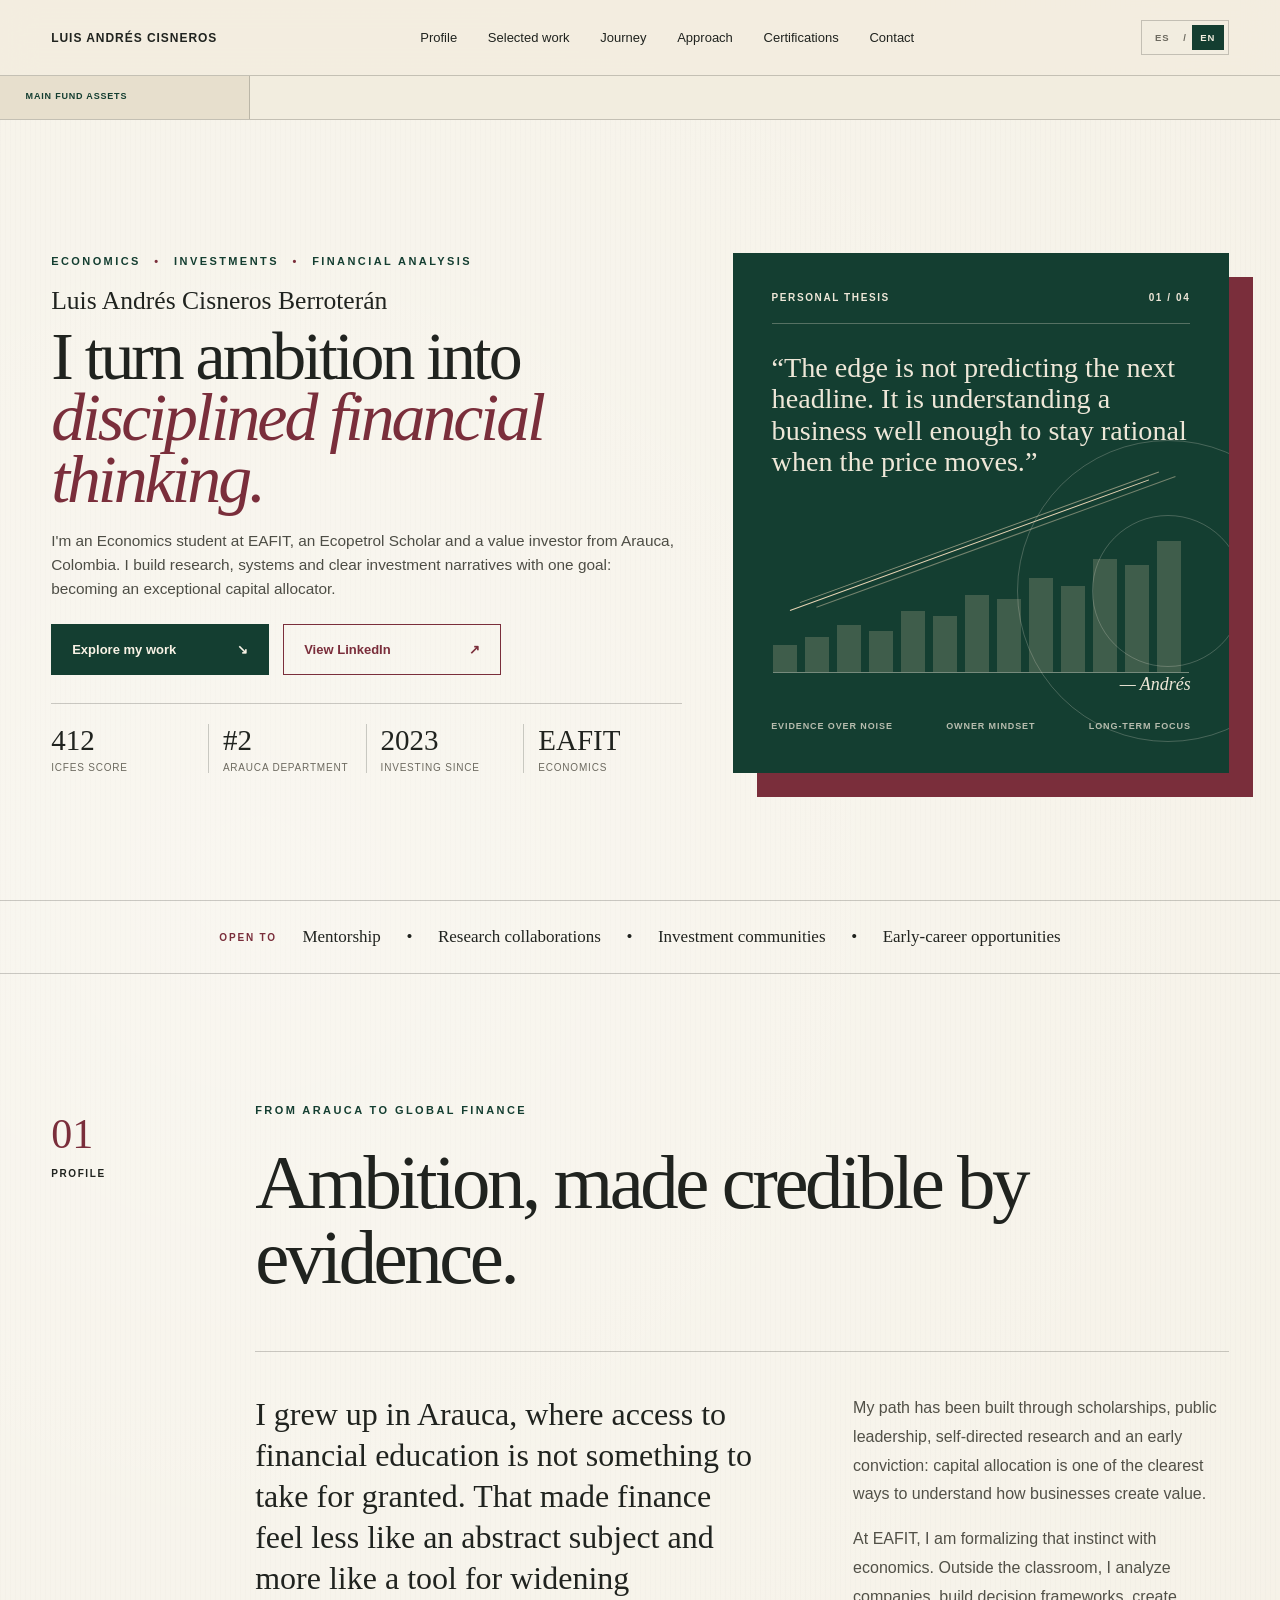
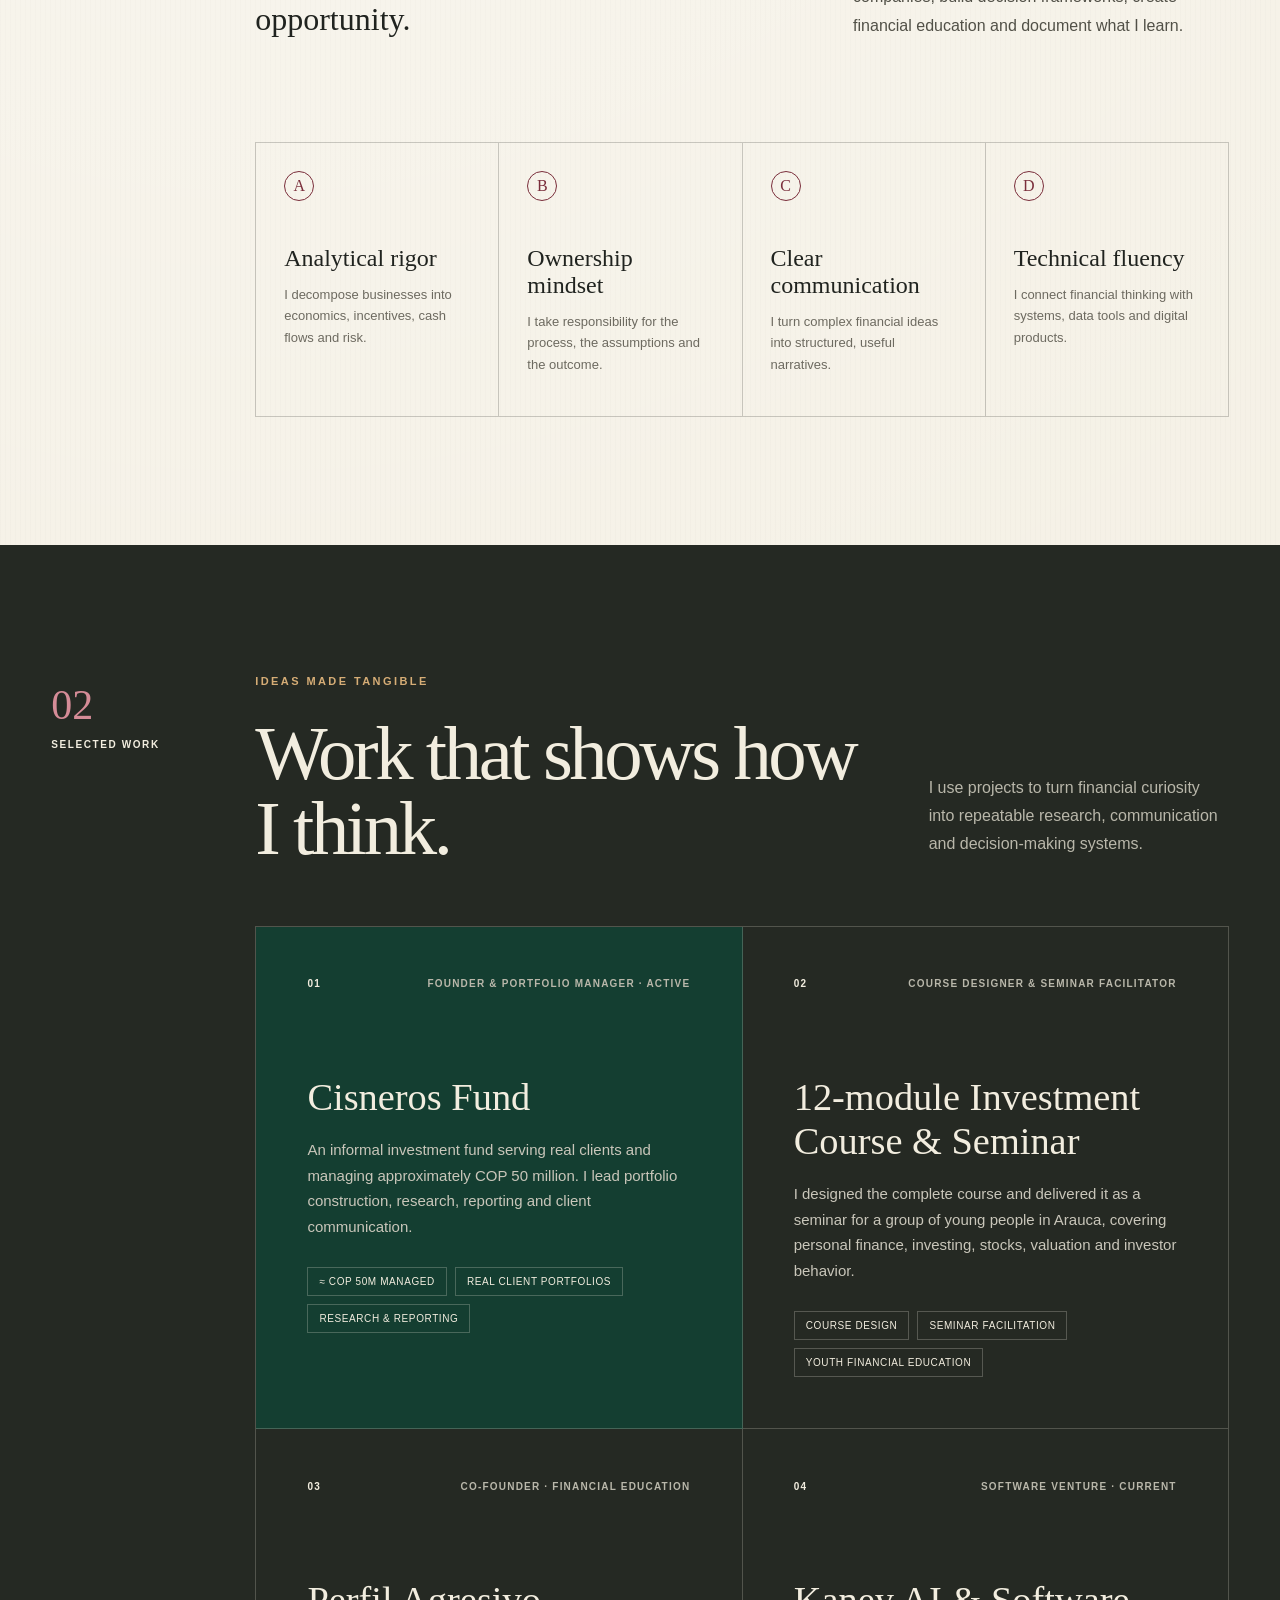
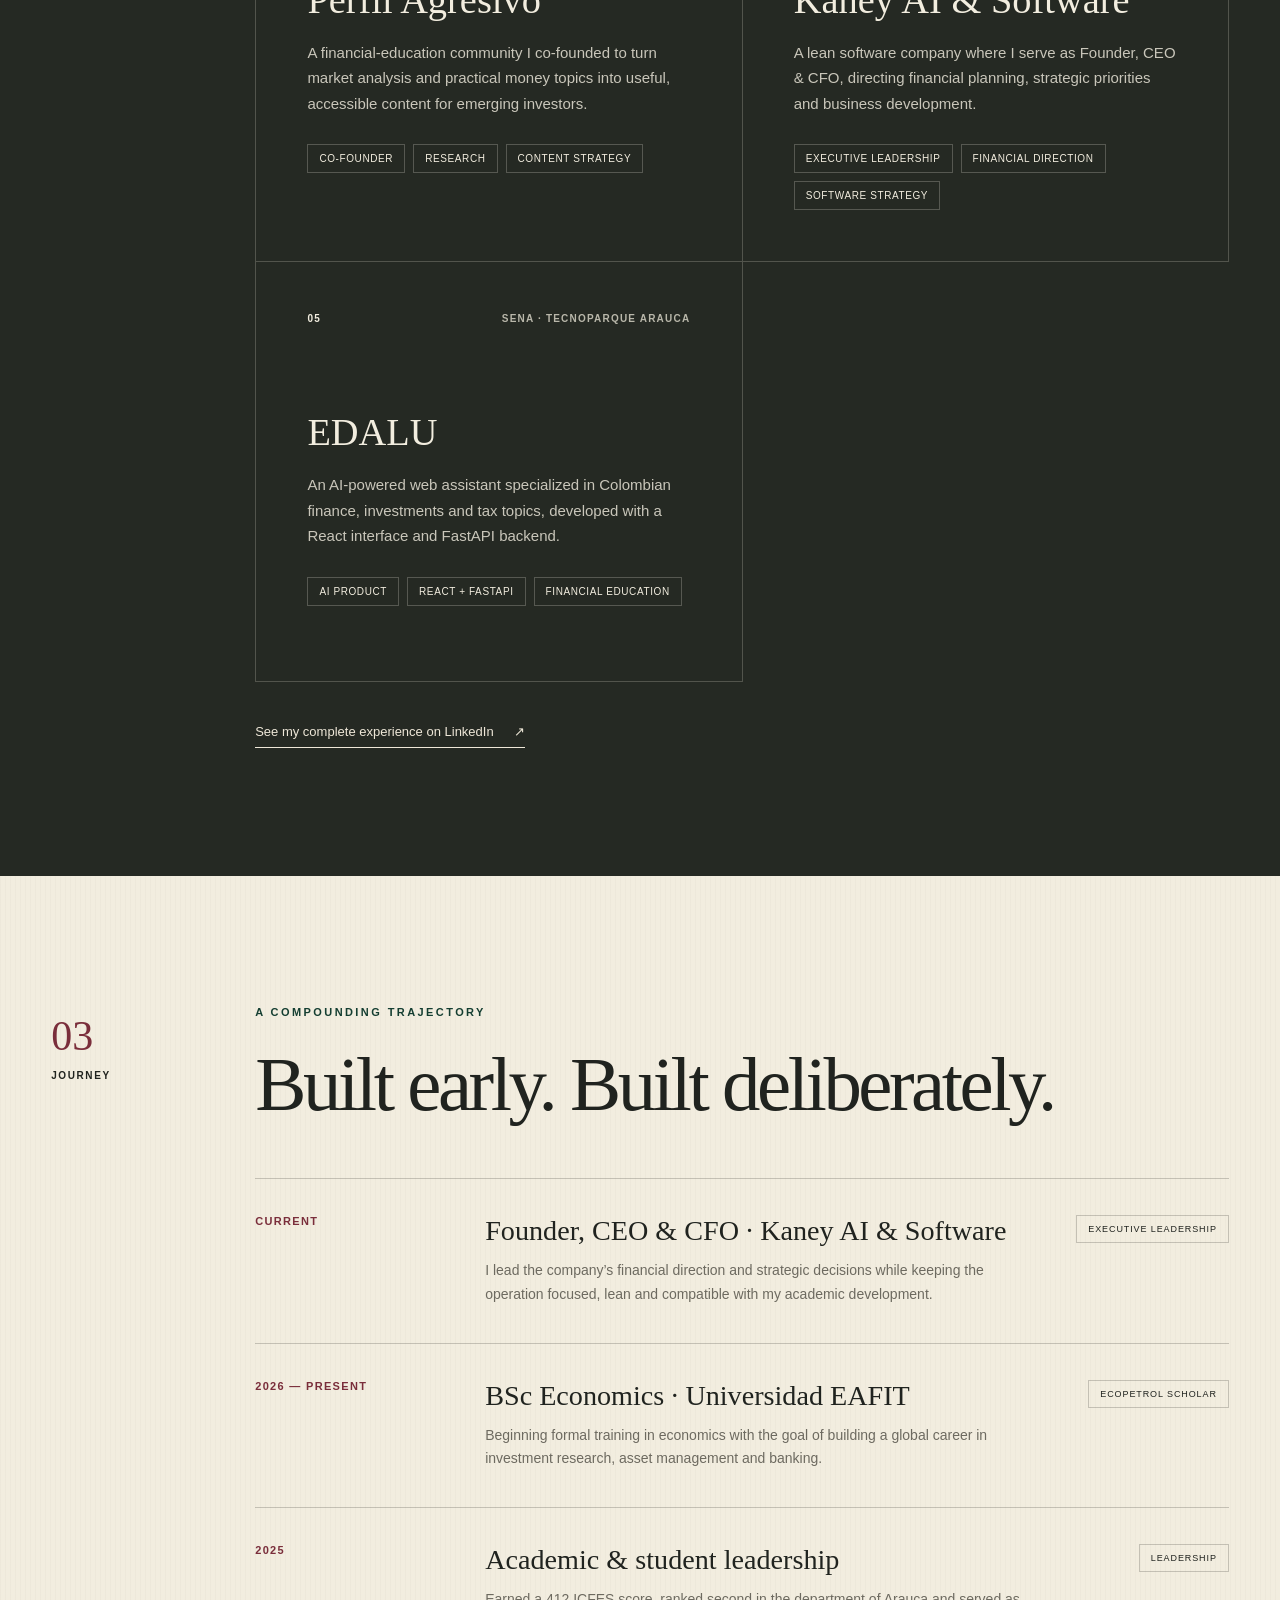
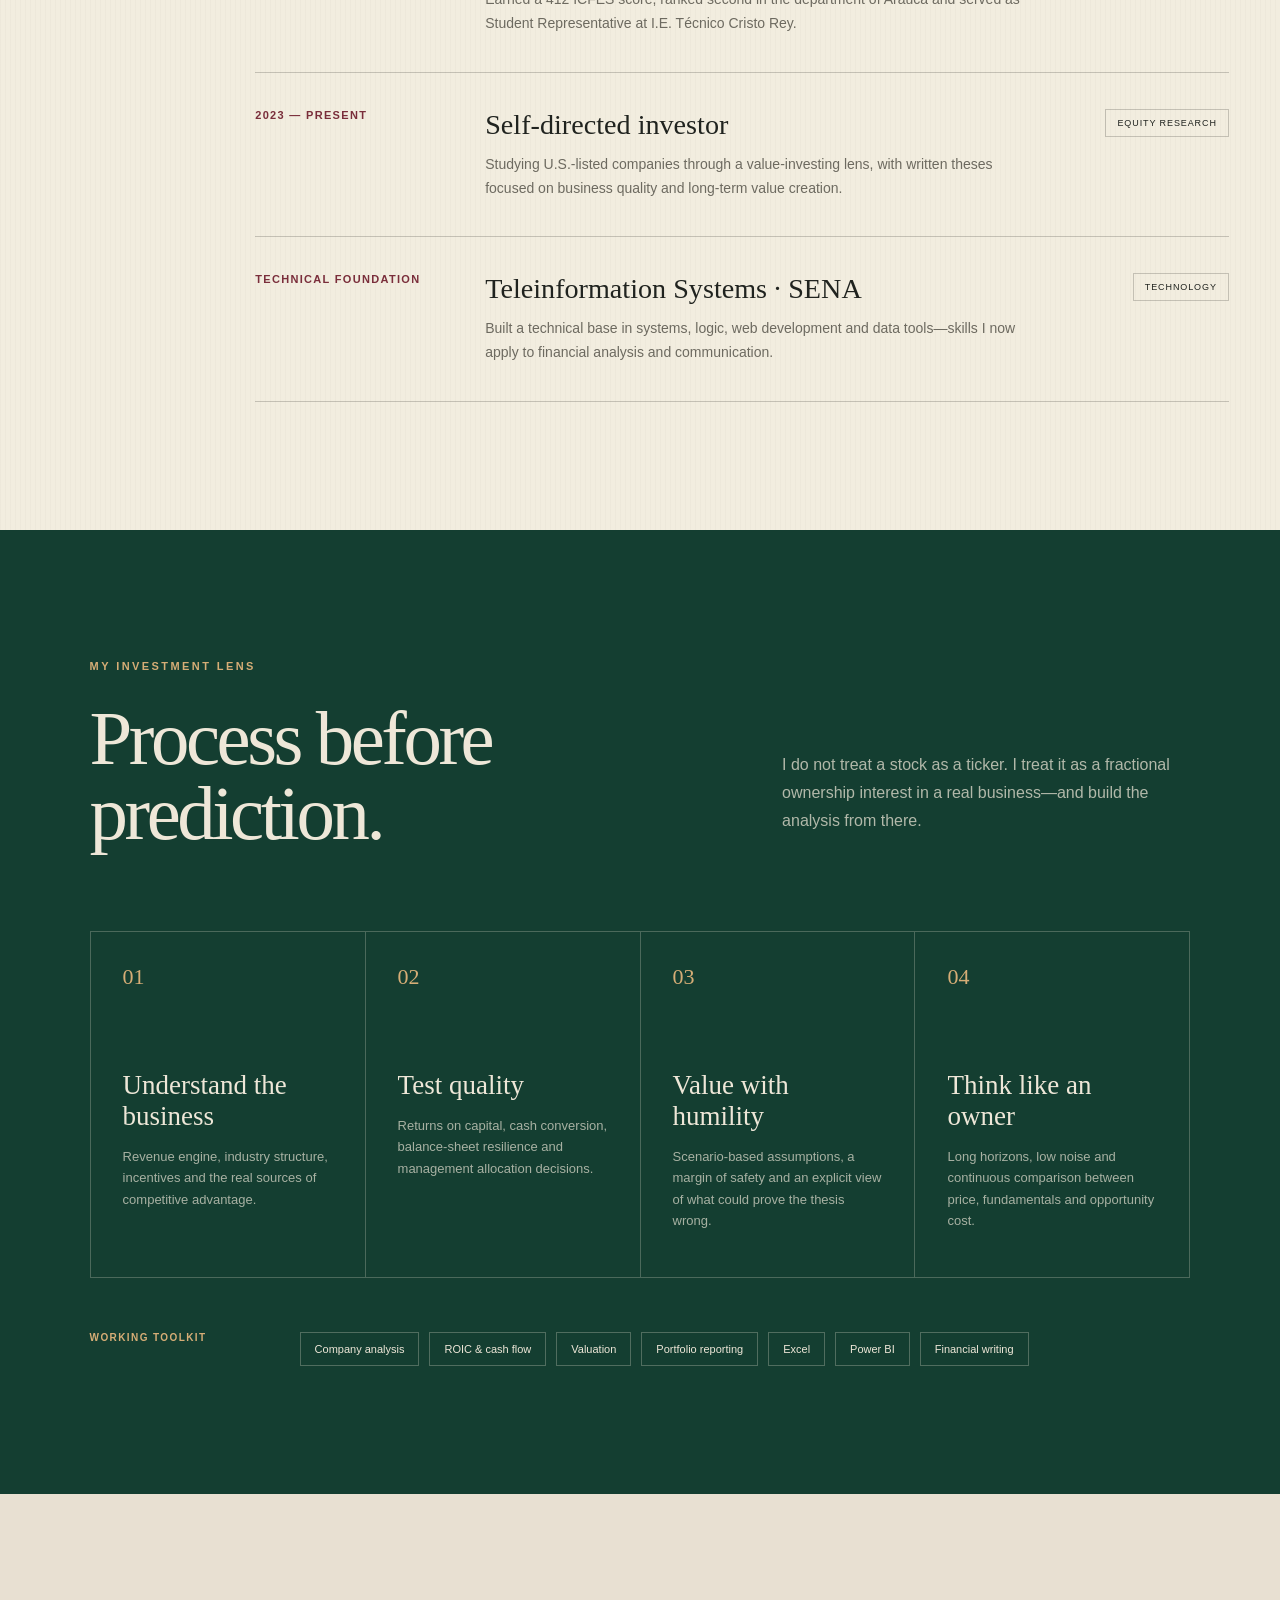
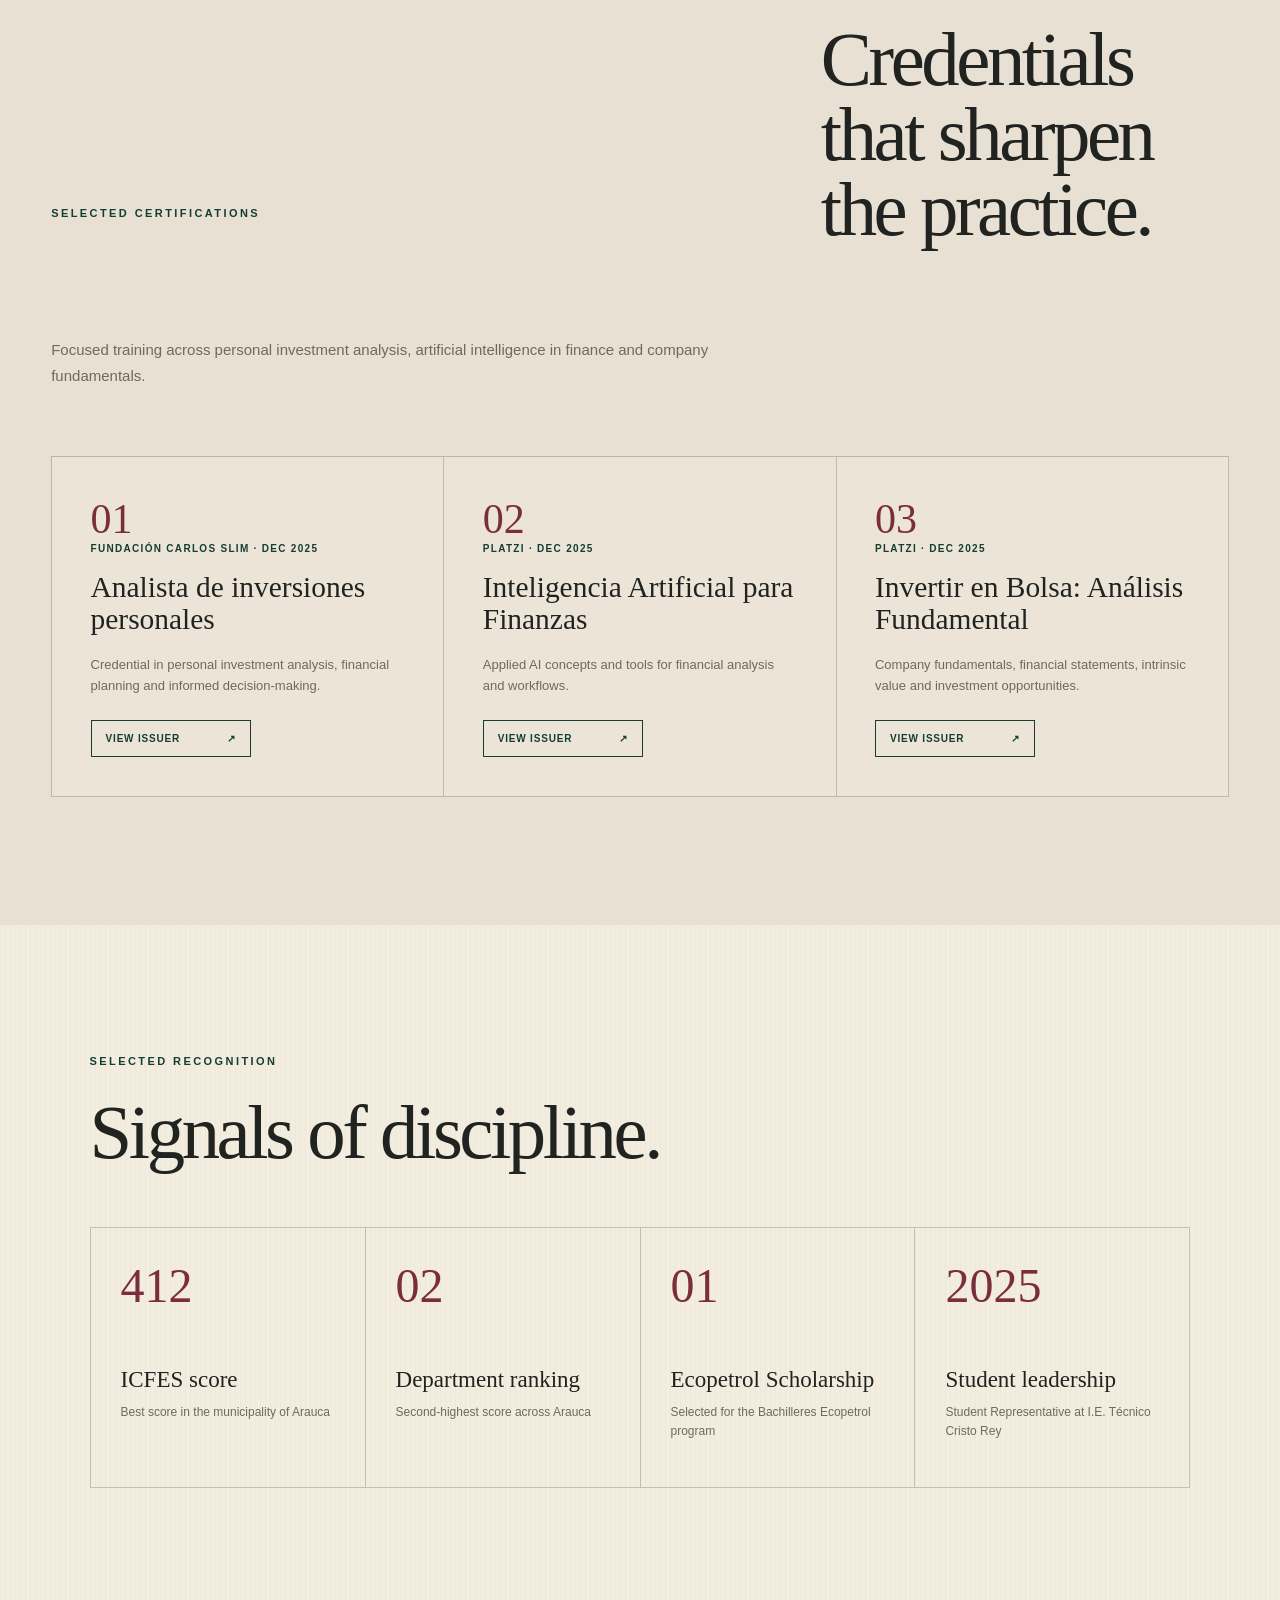
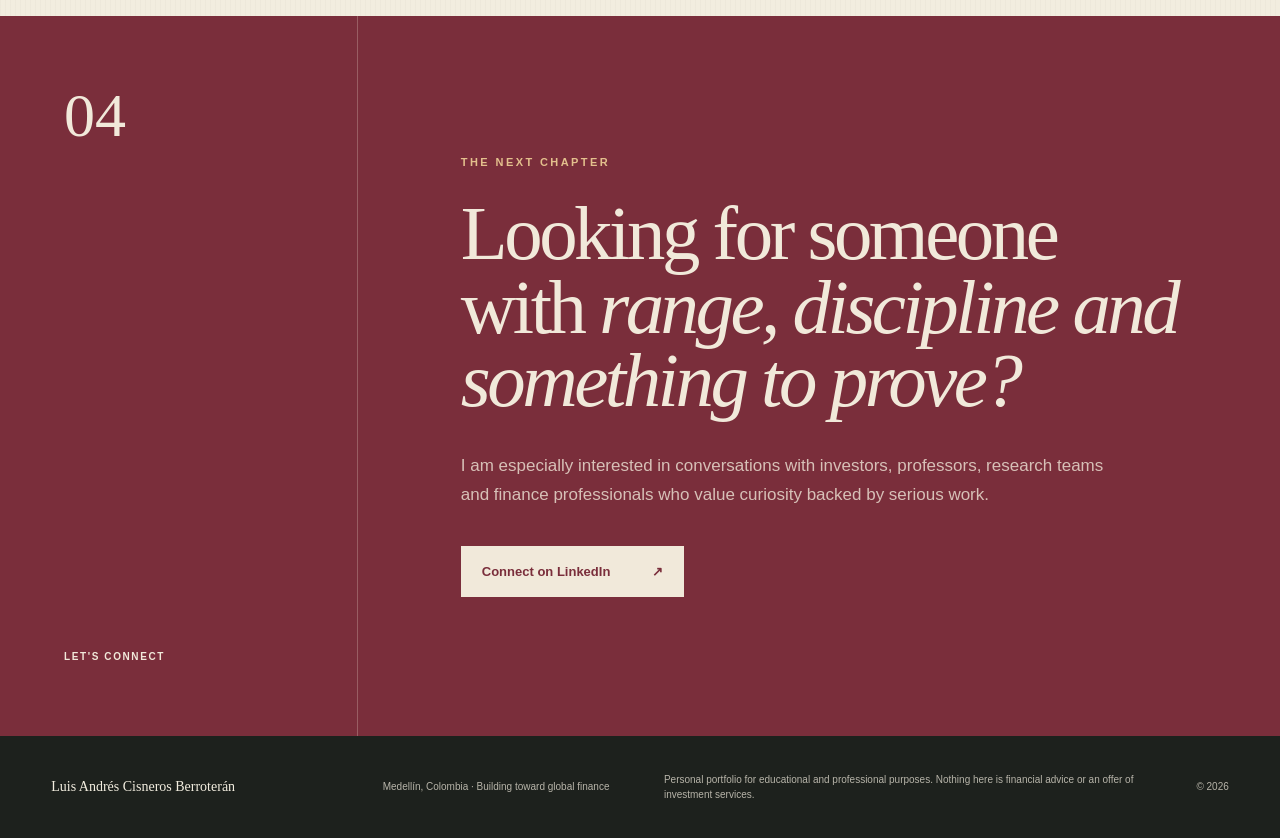
==== index.html @ 76a40936 "Refresh ticker readability assets" ====
<!doctype html>
<html lang="en">
<head>
  <meta charset="utf-8">
  <meta name="viewport" content="width=device-width, initial-scale=1">
  <title>Luis Andrés Cisneros | Economics & Investment Research</title>
  <meta name="description" content="Personal portfolio of Luis Andrés Cisneros Berroterán — Economics student at EAFIT, Ecopetrol Scholar and value investor from Colombia.">
  <meta name="theme-color" content="#f2eddf">
  <meta property="og:title" content="Luis Andrés Cisneros | Economics & Investment Research">
  <meta property="og:description" content="Economics, investment research and a disciplined path into global finance.">
  <meta property="og:type" content="website">
  <meta property="og:url" content="https://luis-andtes.github.io/andres-cisneros-portfolio/">
  <link rel="canonical" href="https://luis-andtes.github.io/andres-cisneros-portfolio/">
  <link rel="stylesheet" href="styles.css?v=ticker-legibility">
  <script src="i18n.js?v=ticker-legibility" defer></script>
</head>
<body><main><a class="skip-link" href="#content">Skip to content</a><header class="site-header"><a class="brand" href="#top" aria-label="Luis Andrés Cisneros — home"><span class="brand-name">Luis Andrés Cisneros</span></a><nav class="desktop-nav" aria-label="Primary navigation"><a href="#profile">Profile</a><a href="#work">Selected work</a><a href="#journey">Journey</a><a href="#approach">Approach</a><a href="#certifications">Certifications</a><a href="#contact">Contact</a></nav><details class="mobile-menu"><summary aria-label="Open navigation">Menu</summary><nav aria-label="Mobile navigation"><a href="#profile">Profile</a><a href="#work">Selected work</a><a href="#journey">Journey</a><a href="#approach">Approach</a><a href="#certifications">Certifications</a><a href="#contact">Contact</a></nav></details></header><section class="market-ticker" aria-label="Main assets of my investment fund"><div class="market-label"><strong>Main fund assets</strong><small>Live or delayed market data</small></div><div class="tradingview-widget-container"><div class="tradingview-widget-container__widget"></div><script type="text/javascript" src="https://s3.tradingview.com/external-embedding/embed-widget-ticker-tape.js" async>{"symbols":[{"proName":"BITSTAMP:BTCUSD","title":"BTC"},{"proName":"FX_IDC:USDCOP","title":"USD/COP"},{"proName":"NASDAQ:NVDA","title":"NVDA"},{"proName":"NYSE:NVO","title":"NVO"},{"proName":"NASDAQ:ASML","title":"ASML"},{"proName":"NYSE:NU","title":"NU"},{"proName":"NASDAQ:MSFT","title":"MSFT"},{"proName":"NASDAQ:META","title":"META"}],"showSymbolLogo":false,"isTransparent":true,"displayMode":"compact","colorTheme":"light","locale":"en"}</script></div></section><div id="content"><section class="hero" id="top"><div class="hero-copy"><p class="eyebrow">Economics <span>•</span> Investments <span>•</span> Financial analysis</p><p class="hero-name">Luis Andrés Cisneros Berroterán</p><h1>I turn ambition into <em>disciplined financial thinking.</em></h1><p class="hero-intro">I&#x27;m an Economics student at EAFIT, an Ecopetrol Scholar and a value investor from Arauca, Colombia. I build research, systems and clear investment narratives with one goal: becoming an exceptional capital allocator.</p><div class="hero-actions"><a class="button button-primary" href="#work">Explore my work <span aria-hidden="true">↘</span></a><a class="button button-secondary" href="https://www.linkedin.com/in/andrescisneros1346/" target="_blank" rel="noreferrer">View LinkedIn <span aria-hidden="true">↗</span></a></div><div class="proof-grid" aria-label="Selected credentials"><div class="proof"><strong>412</strong><span>ICFES score</span></div><div class="proof"><strong>#2</strong><span>Arauca department</span></div><div class="proof"><strong>2023</strong><span>Investing since</span></div><div class="proof"><strong>EAFIT</strong><span>Economics</span></div></div></div><aside class="hero-panel" aria-label="Personal investment thesis"><div class="panel-topline"><span>Personal thesis</span><span>01 / 04</span></div><p class="panel-quote">“The edge is not predicting the next headline. It is understanding a business well enough to stay rational when the price moves.”</p><div class="chart" aria-hidden="true"><span class="chart-line"></span><div class="bars"><i style="height:18%"></i><i style="height:24%"></i><i style="height:32%"></i><i style="height:28%"></i><i style="height:41%"></i><i style="height:38%"></i><i style="height:52%"></i><i style="height:49%"></i><i style="height:63%"></i><i style="height:58%"></i><i style="height:76%"></i><i style="height:72%"></i><i style="height:88%"></i></div></div><div class="panel-principles"><span>Evidence over noise</span><span>Owner mindset</span><span>Long-term focus</span></div><p class="panel-signature">— Andrés</p></aside></section><div class="opportunity-strip" aria-label="Current interests"><span>Open to</span><p>Mentorship</p><i>•</i><p>Research collaborations</p><i>•</i><p>Investment communities</p><i>•</i><p>Early-career opportunities</p></div><section class="section profile-section" id="profile"><div class="section-index"><span>01</span><p>Profile</p></div><div class="profile-main"><p class="section-kicker">From Arauca to global finance</p><h2>Ambition, made credible by evidence.</h2><div class="profile-story"><p class="lead-paragraph">I grew up in Arauca, where access to financial education is not something to take for granted. That made finance feel less like an abstract subject and more like a tool for widening opportunity.</p><div><p>My path has been built through scholarships, public leadership, self-directed research and an early conviction: capital allocation is one of the clearest ways to understand how businesses create value.</p><p>At EAFIT, I am formalizing that instinct with economics. Outside the classroom, I analyze companies, build decision frameworks, create financial education and document what I learn.</p></div></div><div class="strength-grid"><article><span>A</span><h3>Analytical rigor</h3><p>I decompose businesses into economics, incentives, cash flows and risk.</p></article><article><span>B</span><h3>Ownership mindset</h3><p>I take responsibility for the process, the assumptions and the outcome.</p></article><article><span>C</span><h3>Clear communication</h3><p>I turn complex financial ideas into structured, useful narratives.</p></article><article><span>D</span><h3>Technical fluency</h3><p>I connect financial thinking with systems, data tools and digital products.</p></article></div></div></section><section class="section work-section" id="work"><div class="section-index light-index"><span>02</span><p>Selected work</p></div><div class="work-main"><div class="section-heading-row"><div><p class="section-kicker">Ideas made tangible</p><h2>Work that shows how I think.</h2></div><p>I use projects to turn financial curiosity into repeatable research, communication and decision-making systems.</p></div><div class="work-grid"><article class="work-card featured"><div class="work-card-top"><span>01</span><p>Founder &amp; portfolio manager · Active</p></div><h3>Cisneros Fund</h3><p class="work-description">An informal investment fund serving real clients and managing approximately COP 50 million. I lead portfolio construction, research, reporting and client communication.</p><ul><li>≈ COP 50M managed</li><li>Real client portfolios</li><li>Research &amp; reporting</li></ul></article><article class="work-card "><div class="work-card-top"><span>02</span><p>Course designer &amp; seminar facilitator</p></div><h3>12-module Investment Course &amp; Seminar</h3><p class="work-description">I designed the complete course and delivered it as a seminar for a group of young people in Arauca, covering personal finance, investing, stocks, valuation and investor behavior.</p><ul><li>Course design</li><li>Seminar facilitation</li><li>Youth financial education</li></ul></article><article class="work-card "><div class="work-card-top"><span>03</span><p>Co-founder · Financial education</p></div><h3>Perfil Agresivo</h3><p class="work-description">A financial-education community I co-founded to turn market analysis and practical money topics into useful, accessible content for emerging investors.</p><ul><li>Co-founder</li><li>Research</li><li>Content strategy</li></ul></article><article class="work-card "><div class="work-card-top"><span>04</span><p>Software venture · Current</p></div><h3>Kaney AI &amp; Software</h3><p class="work-description">A lean software company where I serve as Founder, CEO &amp; CFO, directing financial planning, strategic priorities and business development.</p><ul><li>Executive leadership</li><li>Financial direction</li><li>Software strategy</li></ul></article><article class="work-card "><div class="work-card-top"><span>05</span><p>SENA · Tecnoparque Arauca</p></div><h3>EDALU</h3><p class="work-description">An AI-powered web assistant specialized in Colombian finance, investments and tax topics, developed with a React interface and FastAPI backend.</p><ul><li>AI product</li><li>React + FastAPI</li><li>Financial education</li></ul></article></div><a class="text-link light-link" href="https://www.linkedin.com/in/andrescisneros1346/" target="_blank" rel="noreferrer">See my complete experience on LinkedIn <span aria-hidden="true">↗</span></a></div></section><section class="section journey-section" id="journey"><div class="section-index"><span>03</span><p>Journey</p></div><div class="journey-main"><p class="section-kicker">A compounding trajectory</p><h2>Built early. Built deliberately.</h2><div class="timeline"><article><div class="timeline-year">Current</div><div class="timeline-copy"><h3>Founder, CEO &amp; CFO · Kaney AI &amp; Software</h3><p>I lead the company’s financial direction and strategic decisions while keeping the operation focused, lean and compatible with my academic development.</p></div><span class="timeline-tag">Executive leadership</span></article><article><div class="timeline-year">2026 — Present</div><div class="timeline-copy"><h3>BSc Economics · Universidad EAFIT</h3><p>Beginning formal training in economics with the goal of building a global career in investment research, asset management and banking.</p></div><span class="timeline-tag">Ecopetrol Scholar</span></article><article><div class="timeline-year">2025</div><div class="timeline-copy"><h3>Academic &amp; student leadership</h3><p>Earned a 412 ICFES score, ranked second in the department of Arauca and served as Student Representative at I.E. Técnico Cristo Rey.</p></div><span class="timeline-tag">Leadership</span></article><article><div class="timeline-year">2023 — Present</div><div class="timeline-copy"><h3>Self-directed investor</h3><p>Studying U.S.-listed companies through a value-investing lens, with written theses focused on business quality and long-term value creation.</p></div><span class="timeline-tag">Equity research</span></article><article><div class="timeline-year">Technical foundation</div><div class="timeline-copy"><h3>Teleinformation Systems · SENA</h3><p>Built a technical base in systems, logic, web development and data tools—skills I now apply to financial analysis and communication.</p></div><span class="timeline-tag">Technology</span></article></div></div></section><section class="approach-section" id="approach"><div class="approach-header"><div><p class="section-kicker">My investment lens</p><h2>Process before prediction.</h2></div><p>I do not treat a stock as a ticker. I treat it as a fractional ownership interest in a real business—and build the analysis from there.</p></div><div class="principles-grid"><article><span>01</span><h3>Understand the business</h3><p>Revenue engine, industry structure, incentives and the real sources of competitive advantage.</p></article><article><span>02</span><h3>Test quality</h3><p>Returns on capital, cash conversion, balance-sheet resilience and management allocation decisions.</p></article><article><span>03</span><h3>Value with humility</h3><p>Scenario-based assumptions, a margin of safety and an explicit view of what could prove the thesis wrong.</p></article><article><span>04</span><h3>Think like an owner</h3><p>Long horizons, low noise and continuous comparison between price, fundamentals and opportunity cost.</p></article></div><div class="toolkit"><p>Working toolkit</p><div><span>Company analysis</span><span>ROIC &amp; cash flow</span><span>Valuation</span><span>Portfolio reporting</span><span>Excel</span><span>Power BI</span><span>Financial writing</span></div></div></section><section class="certifications-section" id="certifications" aria-labelledby="certifications-title"><div class="certifications-header"><p class="section-kicker">Selected certifications</p><h2 id="certifications-title">Credentials that sharpen the practice.</h2><p>Focused training across personal investment analysis, artificial intelligence in finance and company fundamentals.</p></div><div class="certifications-grid"><article><span class="certificate-index">01</span><div><p class="certificate-issuer">Fundación Carlos Slim · Dec 2025</p><h3>Analista de inversiones personales</h3><p class="certificate-copy">Credential in personal investment analysis, financial planning and informed decision-making.</p><a class="certificate-link" href="https://capacitateparaelempleo.org/" target="_blank" rel="noreferrer" aria-label="View Fundación Carlos Slim issuer portal"><span class="certificate-link-copy">View issuer</span><span aria-hidden="true">↗</span></a></div></article><article><span class="certificate-index">02</span><div><p class="certificate-issuer">Platzi · Dec 2025</p><h3>Inteligencia Artificial para Finanzas</h3><p class="certificate-copy">Applied AI concepts and tools for financial analysis and workflows.</p><a class="certificate-link" href="https://platzi.com/cursos/ia-finanzas/" target="_blank" rel="noreferrer" aria-label="View Artificial Intelligence for Finance on Platzi"><span class="certificate-link-copy">View issuer</span><span aria-hidden="true">↗</span></a></div></article><article><span class="certificate-index">03</span><div><p class="certificate-issuer">Platzi · Dec 2025</p><h3>Invertir en Bolsa: Análisis Fundamental</h3><p class="certificate-copy">Company fundamentals, financial statements, intrinsic value and investment opportunities.</p><a class="certificate-link" href="https://platzi.com/cursos/inversion-bolsa/" target="_blank" rel="noreferrer" aria-label="View Fundamental Analysis for Stock Investing on Platzi"><span class="certificate-link-copy">View issuer</span><span aria-hidden="true">↗</span></a></div></article></div></section><section class="recognition-section" aria-labelledby="recognition-title"><p class="section-kicker">Selected recognition</p><h2 id="recognition-title">Signals of discipline.</h2><div class="recognition-grid"><article><strong>412</strong><p>ICFES score</p><span>Best score in the municipality of Arauca</span></article><article><strong>02</strong><p>Department ranking</p><span>Second-highest score across Arauca</span></article><article><strong>01</strong><p>Ecopetrol Scholarship</p><span>Selected for the Bachilleres Ecopetrol program</span></article><article><strong>2025</strong><p>Student leadership</p><span>Student Representative at I.E. Técnico Cristo Rey</span></article></div></section><section class="contact-section" id="contact"><div class="contact-label"><span>04</span><p>Let&#x27;s connect</p></div><div class="contact-main"><p class="section-kicker">The next chapter</p><h2>Looking for someone with <em>range, discipline and something to prove?</em></h2><p>I am especially interested in conversations with investors, professors, research teams and finance professionals who value curiosity backed by serious work.</p><a class="button contact-button" href="https://www.linkedin.com/in/andrescisneros1346/" target="_blank" rel="noreferrer">Connect on LinkedIn <span aria-hidden="true">↗</span></a></div></section></div><footer><div class="footer-brand"><p>Luis Andrés Cisneros Berroterán</p></div><p>Medellín, Colombia · Building toward global finance</p><p class="disclaimer">Personal portfolio for educational and professional purposes. Nothing here is financial advice or an offer of investment services.</p><p>© 2026</p></footer></main></body>
</html>
---- styles.css ----
:root {
  --paper: #f2eddf;
  --paper-deep: #e7dfcd;
  --ink: #20231f;
  --muted: #6d6a60;
  --green: #143e31;
  --green-soft: #285846;
  --wine: #7a2e3b;
  --rule: rgba(32, 35, 31, 0.22);
  --serif: Georgia, "Times New Roman", serif;
}

* {
  box-sizing: border-box;
}

html {
  scroll-behavior: smooth;
  scroll-padding-top: 96px;
}

body {
  margin: 0;
  background:
    radial-gradient(circle at 20% 10%, rgba(255, 255, 255, 0.54), transparent 34%),
    linear-gradient(90deg, rgba(78, 62, 34, 0.025) 1px, transparent 1px),
    var(--paper);
  background-size: auto, 5px 5px, auto;
  color: var(--ink);
  font-family: Arial, Helvetica, sans-serif;
  text-rendering: optimizeLegibility;
}

a {
  color: inherit;
  text-decoration: none;
}

button,
a,
summary {
  -webkit-tap-highlight-color: transparent;
}

.skip-link {
  position: fixed;
  z-index: 100;
  top: 12px;
  left: 12px;
  transform: translateY(-160%);
  background: var(--ink);
  color: var(--paper);
  padding: 12px 16px;
}

.skip-link:focus {
  transform: translateY(0);
}

.site-header {
  position: sticky;
  z-index: 50;
  top: 0;
  display: flex;
  align-items: center;
  justify-content: space-between;
  height: 76px;
  padding: 0 clamp(24px, 4vw, 72px);
  border-bottom: 1px solid var(--rule);
  background: rgba(242, 237, 223, 0.92);
  backdrop-filter: blur(16px);
}

.brand {
  display: flex;
  align-items: center;
}

.brand-name {
  font-size: 12px;
  font-weight: 700;
  letter-spacing: 0.08em;
  text-transform: uppercase;
}

.desktop-nav {
  display: flex;
  gap: clamp(22px, 2.4vw, 42px);
  font-size: 13px;
}

.desktop-nav a {
  position: relative;
  padding: 10px 0;
}

.desktop-nav a::after {
  position: absolute;
  right: 0;
  bottom: 2px;
  left: 0;
  height: 1px;
  background: var(--wine);
  content: "";
  transform: scaleX(0);
  transform-origin: right;
  transition: transform 180ms ease;
}

.desktop-nav a:hover::after,
.desktop-nav a:focus-visible::after {
  transform: scaleX(1);
  transform-origin: left;
}

.mobile-menu {
  display: none;
  position: relative;
}

.hero {
  display: grid;
  grid-template-columns: minmax(0, 1.12fr) minmax(360px, 0.88fr);
  gap: clamp(32px, 4vw, 72px);
  min-height: calc(100svh - 120px);
  padding: clamp(30px, 4.5vh, 48px) clamp(24px, 4vw, 72px) 34px;
}

.hero-copy {
  align-self: center;
}

.eyebrow,
.section-kicker {
  margin: 0 0 26px;
  color: var(--green);
  font-size: 11px;
  font-weight: 800;
  letter-spacing: 0.22em;
  line-height: 1.5;
  text-transform: uppercase;
}

.eyebrow span {
  color: var(--wine);
  margin: 0 8px;
}

.hero-name {
  margin: 0 0 16px;
  font-family: var(--serif);
  font-size: clamp(22px, 2vw, 34px);
}

h1,
h2,
h3,
p {
  margin-top: 0;
}

h1,
h2 {
  font-family: var(--serif);
  font-weight: 400;
  letter-spacing: -0.045em;
}

.hero h1 {
  max-width: 880px;
  margin-bottom: 18px;
  font-size: clamp(52px, 5.3vw, 92px);
  line-height: 0.91;
}

html[lang="es"] .hero h1 {
  font-size: clamp(48px, 4.7vw, 80px);
  line-height: 0.94;
}

.hero h1 em,
.contact-main h2 em {
  color: var(--wine);
  font-weight: 400;
}

.hero-intro {
  max-width: 720px;
  margin-bottom: 24px;
  color: #4d4d45;
  font-size: clamp(15px, 1.2vw, 19px);
  line-height: 1.55;
}

.hero-actions {
  display: flex;
  flex-wrap: wrap;
  gap: 14px;
  margin-bottom: 28px;
}

.button {
  display: inline-flex;
  align-items: center;
  justify-content: space-between;
  gap: 42px;
  min-width: 218px;
  padding: 17px 20px;
  border: 1px solid var(--green);
  font-size: 13px;
  font-weight: 700;
  transition: transform 160ms ease, background 160ms ease, color 160ms ease;
}

.button:hover,
.button:focus-visible {
  transform: translateY(-3px);
}

.button-primary {
  background: var(--green);
  color: #f8f2e5;
}

.button-primary:hover,
.button-primary:focus-visible {
  background: var(--wine);
  border-color: var(--wine);
}

.button-secondary {
  color: var(--wine);
  border-color: var(--wine);
}

.proof-grid {
  display: grid;
  grid-template-columns: repeat(4, minmax(0, 1fr));
  max-width: 760px;
  padding-top: 20px;
  border-top: 1px solid var(--rule);
}

.proof {
  display: flex;
  flex-direction: column;
  gap: 5px;
  padding: 0 14px;
  border-right: 1px solid var(--rule);
}

.proof:first-child {
  padding-left: 0;
}

.proof:last-child {
  border-right: 0;
}

.proof strong {
  font-family: var(--serif);
  font-size: 29px;
  font-weight: 400;
}

.proof span {
  color: var(--muted);
  font-size: 10px;
  letter-spacing: 0.08em;
  text-transform: uppercase;
}

.hero-panel {
  position: relative;
  align-self: center;
  min-height: 520px;
  padding: clamp(28px, 3vw, 48px);
  overflow: hidden;
  background: var(--green);
  color: #eee7d8;
  box-shadow: 24px 24px 0 var(--wine);
}

.hero-panel::before,
.hero-panel::after {
  position: absolute;
  border: 1px solid rgba(238, 231, 216, 0.24);
  border-radius: 50%;
  content: "";
}

.hero-panel::before {
  top: 36%;
  right: -90px;
  width: 300px;
  height: 300px;
}

.hero-panel::after {
  top: calc(36% + 75px);
  right: -15px;
  width: 150px;
  height: 150px;
}

.panel-topline {
  display: flex;
  justify-content: space-between;
  padding-bottom: 20px;
  border-bottom: 1px solid rgba(238, 231, 216, 0.3);
  font-size: 10px;
  font-weight: 800;
  letter-spacing: 0.16em;
  text-transform: uppercase;
}

.panel-quote {
  position: relative;
  z-index: 1;
  max-width: 560px;
  margin: 28px 0 0;
  font-family: var(--serif);
  font-size: clamp(25px, 2.2vw, 38px);
  line-height: 1.12;
}

.chart {
  position: absolute;
  right: 40px;
  bottom: 100px;
  left: 40px;
  height: 150px;
  border-bottom: 1px solid rgba(238, 231, 216, 0.45);
}

.chart-line {
  position: absolute;
  top: 58%;
  left: 4%;
  width: 92%;
  height: 1px;
  background: #e8d5b5;
  transform: rotate(-20deg);
  transform-origin: left;
  box-shadow: 12px -4px 0 rgba(232, 213, 181, 0.55), 26px 6px 0 rgba(232, 213, 181, 0.45);
}

.bars {
  position: absolute;
  right: 0;
  bottom: 0;
  left: 0;
  display: flex;
  align-items: flex-end;
  gap: 8px;
  height: 100%;
}

.bars i {
  flex: 1;
  max-width: 24px;
  background: rgba(232, 213, 181, 0.2);
}

.panel-principles {
  position: absolute;
  right: 38px;
  bottom: 42px;
  left: 38px;
  z-index: 1;
  display: flex;
  justify-content: space-between;
  color: rgba(238, 231, 216, 0.75);
  font-size: 9px;
  font-weight: 700;
  letter-spacing: 0.1em;
  text-transform: uppercase;
}

.panel-signature {
  position: absolute;
  right: 38px;
  bottom: 78px;
  margin: 0;
  font-family: var(--serif);
  font-size: 18px;
  font-style: italic;
}

.opportunity-strip {
  display: flex;
  align-items: center;
  justify-content: center;
  gap: clamp(14px, 2vw, 32px);
  min-height: 74px;
  padding: 18px 24px;
  border-top: 1px solid var(--rule);
  border-bottom: 1px solid var(--rule);
}

.opportunity-strip span {
  color: var(--wine);
  font-size: 10px;
  font-weight: 800;
  letter-spacing: 0.18em;
  text-transform: uppercase;
}

.opportunity-strip p,
.opportunity-strip i {
  margin: 0;
  font-family: var(--serif);
  font-size: 17px;
  font-style: normal;
}

.section {
  display: grid;
  grid-template-columns: 140px minmax(0, 1fr);
  gap: clamp(28px, 5vw, 96px);
  padding: clamp(90px, 10vw, 160px) clamp(24px, 4vw, 72px);
}

.section-index {
  display: flex;
  flex-direction: column;
  gap: 10px;
  padding-top: 8px;
}

.section-index span {
  color: var(--wine);
  font-family: var(--serif);
  font-size: 42px;
}

.section-index p {
  font-size: 10px;
  font-weight: 800;
  letter-spacing: 0.16em;
  text-transform: uppercase;
}

.profile-main h2,
.journey-main h2,
.recognition-section h2 {
  max-width: 1050px;
  margin-bottom: 56px;
  font-size: clamp(52px, 6vw, 96px);
  line-height: 0.98;
}

.profile-story {
  display: grid;
  grid-template-columns: 1.15fr 0.85fr;
  gap: clamp(36px, 7vw, 120px);
  padding: 42px 0 70px;
  border-top: 1px solid var(--rule);
}

.profile-story p {
  color: #515047;
  font-size: 16px;
  line-height: 1.8;
}

.profile-story .lead-paragraph {
  color: var(--ink);
  font-family: var(--serif);
  font-size: clamp(26px, 2.5vw, 40px);
  line-height: 1.28;
}

.strength-grid {
  display: grid;
  grid-template-columns: repeat(4, 1fr);
  border-top: 1px solid var(--rule);
  border-left: 1px solid var(--rule);
}

.strength-grid article {
  min-height: 250px;
  padding: 28px;
  border-right: 1px solid var(--rule);
  border-bottom: 1px solid var(--rule);
}

.strength-grid article > span {
  display: inline-flex;
  align-items: center;
  justify-content: center;
  width: 30px;
  height: 30px;
  margin-bottom: 44px;
  border: 1px solid var(--wine);
  border-radius: 50%;
  color: var(--wine);
  font-family: var(--serif);
}

.strength-grid h3 {
  margin-bottom: 12px;
  font-family: var(--serif);
  font-size: 24px;
  font-weight: 400;
}

.strength-grid p {
  color: var(--muted);
  font-size: 13px;
  line-height: 1.65;
}

.work-section {
  background: #252923;
  color: #f2eddf;
}

.light-index span {
  color: #d58c97;
}

.section-heading-row {
  display: grid;
  grid-template-columns: 1.35fr 0.65fr;
  gap: 50px;
  align-items: end;
  margin-bottom: 60px;
}

.section-heading-row h2,
.approach-header h2 {
  max-width: 880px;
  margin: 0;
  font-size: clamp(52px, 6vw, 96px);
  line-height: 0.98;
}

.section-heading-row > p {
  margin-bottom: 8px;
  color: #b9b7aa;
  line-height: 1.75;
}

.work-section .section-kicker,
.approach-section .section-kicker {
  color: #d6ad76;
}

.work-grid {
  display: grid;
  grid-template-columns: repeat(2, 1fr);
  border-top: 1px solid rgba(242, 237, 223, 0.22);
  border-left: 1px solid rgba(242, 237, 223, 0.22);
}

.work-card {
  position: relative;
  min-height: 420px;
  padding: clamp(28px, 4vw, 58px);
  border-right: 1px solid rgba(242, 237, 223, 0.22);
  border-bottom: 1px solid rgba(242, 237, 223, 0.22);
  transition: background 180ms ease;
}

.work-card:hover {
  background: rgba(242, 237, 223, 0.05);
}

.work-card.featured {
  background: var(--green);
}

.work-card-top {
  display: flex;
  justify-content: space-between;
  margin-bottom: 76px;
  font-size: 10px;
  font-weight: 800;
  letter-spacing: 0.12em;
  text-transform: uppercase;
}

.work-card-top p {
  color: #b9b7aa;
}

.work-card h3 {
  margin-bottom: 18px;
  font-family: var(--serif);
  font-size: clamp(32px, 3vw, 50px);
  font-weight: 400;
}

.work-description {
  max-width: 620px;
  color: #c9c6ba;
  font-size: 15px;
  line-height: 1.7;
}

.work-card ul {
  display: flex;
  flex-wrap: wrap;
  gap: 8px;
  margin: 28px 0 0;
  padding: 0;
  list-style: none;
}

.work-card li {
  padding: 8px 11px;
  border: 1px solid rgba(242, 237, 223, 0.24);
  font-size: 10px;
  letter-spacing: 0.06em;
  text-transform: uppercase;
}

.text-link {
  display: inline-flex;
  gap: 20px;
  margin-top: 42px;
  padding-bottom: 8px;
  border-bottom: 1px solid currentColor;
  font-size: 13px;
}

.light-link {
  color: #eee7d8;
}

.timeline {
  border-top: 1px solid var(--rule);
}

.timeline article {
  display: grid;
  grid-template-columns: 190px minmax(0, 1fr) 160px;
  gap: 40px;
  align-items: start;
  padding: 36px 0;
  border-bottom: 1px solid var(--rule);
}

.timeline-year {
  color: var(--wine);
  font-size: 11px;
  font-weight: 800;
  letter-spacing: 0.12em;
  text-transform: uppercase;
}

.timeline-copy h3 {
  margin-bottom: 12px;
  font-family: var(--serif);
  font-size: clamp(24px, 2.2vw, 34px);
  font-weight: 400;
}

.timeline-copy p {
  max-width: 740px;
  margin: 0;
  color: var(--muted);
  font-size: 14px;
  line-height: 1.7;
}

.timeline-tag {
  justify-self: end;
  padding: 8px 11px;
  border: 1px solid var(--rule);
  font-size: 9px;
  letter-spacing: 0.1em;
  text-transform: uppercase;
}

.approach-section {
  padding: clamp(90px, 10vw, 160px) clamp(24px, 7vw, 118px);
  background: var(--green);
  color: #eee7d8;
}

.approach-header {
  display: grid;
  grid-template-columns: 1.2fr 0.8fr;
  gap: 80px;
  align-items: end;
  margin-bottom: 80px;
}

.approach-header > p {
  color: rgba(238, 231, 216, 0.72);
  line-height: 1.75;
}

.principles-grid {
  display: grid;
  grid-template-columns: repeat(4, 1fr);
  border-top: 1px solid rgba(238, 231, 216, 0.25);
  border-left: 1px solid rgba(238, 231, 216, 0.25);
}

.principles-grid article {
  min-height: 310px;
  padding: 32px;
  border-right: 1px solid rgba(238, 231, 216, 0.25);
  border-bottom: 1px solid rgba(238, 231, 216, 0.25);
}

.principles-grid article > span {
  display: block;
  margin-bottom: 80px;
  color: #d6ad76;
  font-family: var(--serif);
  font-size: 22px;
}

.principles-grid h3 {
  margin-bottom: 14px;
  font-family: var(--serif);
  font-size: 27px;
  font-weight: 400;
}

.principles-grid p {
  color: rgba(238, 231, 216, 0.68);
  font-size: 13px;
  line-height: 1.65;
}

.toolkit {
  display: grid;
  grid-template-columns: 180px 1fr;
  gap: 30px;
  margin-top: 54px;
}

.toolkit > p {
  color: #d6ad76;
  font-size: 10px;
  font-weight: 800;
  letter-spacing: 0.14em;
  text-transform: uppercase;
}

.toolkit > div {
  display: flex;
  flex-wrap: wrap;
  gap: 10px;
}

.toolkit span {
  padding: 10px 14px;
  border: 1px solid rgba(238, 231, 216, 0.28);
  font-size: 11px;
}

.recognition-section {
  padding: clamp(90px, 10vw, 160px) clamp(24px, 7vw, 118px);
}

.recognition-grid {
  display: grid;
  grid-template-columns: repeat(4, 1fr);
  border-top: 1px solid var(--rule);
  border-left: 1px solid var(--rule);
}

.recognition-grid article {
  min-height: 260px;
  padding: 30px;
  border-right: 1px solid var(--rule);
  border-bottom: 1px solid var(--rule);
}

.recognition-grid strong {
  display: block;
  margin-bottom: 54px;
  color: var(--wine);
  font-family: var(--serif);
  font-size: 48px;
  font-weight: 400;
}

.recognition-grid p {
  margin-bottom: 9px;
  font-family: var(--serif);
  font-size: 23px;
}

.recognition-grid span {
  color: var(--muted);
  font-size: 12px;
  line-height: 1.5;
}

.contact-section {
  display: grid;
  grid-template-columns: minmax(180px, 0.28fr) minmax(0, 0.72fr);
  min-height: 720px;
  background: var(--wine);
  color: #f1e9da;
}

.contact-label {
  display: flex;
  flex-direction: column;
  justify-content: space-between;
  padding: clamp(38px, 5vw, 74px);
  border-right: 1px solid rgba(241, 233, 218, 0.25);
}

.contact-label span {
  font-family: var(--serif);
  font-size: 62px;
}

.contact-label p {
  font-size: 10px;
  font-weight: 800;
  letter-spacing: 0.16em;
  text-transform: uppercase;
}

.contact-main {
  display: flex;
  flex-direction: column;
  align-items: flex-start;
  justify-content: center;
  padding: clamp(56px, 8vw, 130px);
}

.contact-main .section-kicker {
  color: #e3c08d;
}

.contact-main h2 {
  max-width: 1120px;
  margin-bottom: 34px;
  font-size: clamp(52px, 6vw, 98px);
  line-height: 0.96;
}

.contact-main h2 em {
  color: #f1e9da;
  font-style: italic;
}

.contact-main > p:not(.section-kicker) {
  max-width: 650px;
  margin-bottom: 36px;
  color: rgba(241, 233, 218, 0.78);
  font-size: 17px;
  line-height: 1.7;
}

.contact-button {
  background: #f1e9da;
  border-color: #f1e9da;
  color: var(--wine);
}

footer {
  display: grid;
  grid-template-columns: 1.2fr 1fr 2fr auto;
  gap: 30px;
  align-items: center;
  padding: 36px clamp(24px, 4vw, 72px);
  background: #1d211d;
  color: rgba(242, 237, 223, 0.72);
  font-size: 10px;
  line-height: 1.5;
}

.footer-brand {
  display: flex;
  align-items: center;
  gap: 20px;
  color: #f2eddf;
}

.footer-brand .monogram {
  font-size: 28px;
}

.footer-brand p,
footer p {
  margin: 0;
}

.disclaimer {
  max-width: 560px;
}

@media (max-width: 1100px) {
  .hero {
    grid-template-columns: 1fr;
  }

  .hero-panel {
    min-height: 520px;
  }

  .strength-grid,
  .principles-grid,
  .recognition-grid {
    grid-template-columns: repeat(2, 1fr);
  }

  .section-heading-row,
  .approach-header {
    grid-template-columns: 1fr;
  }

  footer {
    grid-template-columns: repeat(2, 1fr);
  }
}

@media (max-width: 760px) {
  html {
    scroll-padding-top: 70px;
  }

  .site-header {
    height: 70px;
    padding: 0 20px;
  }

  .desktop-nav {
    display: none;
  }

  .monogram {
    font-size: 34px;
  }

  .mobile-menu {
    display: block;
  }

  .mobile-menu summary {
    cursor: pointer;
    font-size: 11px;
    font-weight: 800;
    letter-spacing: 0.14em;
    list-style: none;
    text-transform: uppercase;
  }

  .mobile-menu summary::-webkit-details-marker {
    display: none;
  }

  .mobile-menu nav {
    position: absolute;
    top: 32px;
    right: 0;
    display: flex;
    flex-direction: column;
    gap: 18px;
    width: 220px;
    padding: 24px;
    border: 1px solid var(--rule);
    background: var(--paper);
    box-shadow: 12px 12px 0 var(--green);
    font-size: 13px;
  }

  .hero {
    min-height: auto;
    padding: 68px 20px 52px;
  }

  .hero h1 {
    font-size: clamp(50px, 14vw, 72px);
  }

  .eyebrow {
    line-height: 2;
  }

  .proof-grid {
    grid-template-columns: repeat(2, 1fr);
    row-gap: 22px;
  }

  .proof:nth-child(2) {
    border-right: 0;
  }

  .hero-panel {
    min-height: 500px;
    padding: 28px;
    box-shadow: 12px 12px 0 var(--wine);
  }

  .panel-quote {
    font-size: 29px;
  }

  .panel-principles {
    flex-direction: column;
    gap: 5px;
  }

  .opportunity-strip {
    justify-content: flex-start;
    overflow-x: auto;
    white-space: nowrap;
  }

  .section {
    grid-template-columns: 1fr;
    padding: 92px 20px;
  }

  .section-index {
    flex-direction: row;
    align-items: baseline;
    border-bottom: 1px solid var(--rule);
  }

  .profile-main h2,
  .journey-main h2,
  .recognition-section h2,
  .section-heading-row h2,
  .approach-header h2,
  .contact-main h2 {
    font-size: clamp(48px, 13vw, 70px);
  }

  .profile-story,
  .work-grid,
  .strength-grid,
  .principles-grid,
  .recognition-grid {
    grid-template-columns: 1fr;
  }

  .strength-grid article,
  .principles-grid article,
  .recognition-grid article {
    min-height: auto;
  }

  .work-card {
    min-height: 370px;
  }

  .timeline article {
    grid-template-columns: 1fr;
    gap: 16px;
  }

  .timeline-tag {
    justify-self: start;
  }

  .approach-section,
  .recognition-section {
    padding: 92px 20px;
  }

  .approach-header {
    gap: 24px;
  }

  .principles-grid article > span {
    margin-bottom: 38px;
  }

  .toolkit {
    grid-template-columns: 1fr;
  }

  .contact-section {
    grid-template-columns: 1fr;
    min-height: auto;
  }

  .contact-label {
    flex-direction: row;
    align-items: baseline;
    padding: 28px 20px;
    border-right: 0;
    border-bottom: 1px solid rgba(241, 233, 218, 0.25);
  }

  .contact-label span {
    font-size: 36px;
  }

  .contact-main {
    padding: 90px 20px;
  }

  footer {
    grid-template-columns: 1fr;
    padding: 38px 20px;
  }
}

@media (prefers-reduced-motion: reduce) {
  html {
    scroll-behavior: auto;
  }

  *,
  *::before,
  *::after {
    transition-duration: 0.01ms !important;
  }
}


/* Language selector */
.language-switch {
  display: flex;
  align-items: center;
  gap: 5px;
  margin-left: 24px;
  padding: 4px;
  border: 1px solid var(--rule);
  background: rgba(242, 237, 223, 0.72);
  color: var(--muted);
  font-size: 9.5px;
  font-weight: 800;
  letter-spacing: 0.1em;
}

.language-switch button {
  min-width: 32px;
  padding: 7px 8px;
  border: 0;
  background: transparent;
  color: inherit;
  cursor: pointer;
  font: inherit;
  letter-spacing: inherit;
  transition: background 160ms ease, color 160ms ease;
}

.language-switch button:hover,
.language-switch button:focus-visible {
  color: var(--wine);
  outline: 1px solid var(--wine);
  outline-offset: -1px;
}

.language-switch button[aria-pressed="true"] {
  background: var(--green);
  color: var(--paper);
}

@media (max-width: 920px) and (min-width: 761px) {

  .desktop-nav {
    gap: 18px;
  }

  .language-switch {
    margin-left: 14px;
  }
}

@media (max-width: 760px) {
  .language-switch {
    margin-right: 14px;
    margin-left: auto;
  }
}


/* Certifications */
.certifications-section {
  padding: clamp(90px, 10vw, 150px) clamp(24px, 4vw, 72px);
  background: #e8e0d2;
}

.certifications-header {
  display: grid;
  grid-template-columns: minmax(0, 1.25fr) minmax(280px, 0.75fr);
  gap: clamp(36px, 7vw, 110px);
  align-items: end;
  margin-bottom: 58px;
}

.certifications-header h2 {
  max-width: 920px;
  margin-bottom: 0;
  font-size: clamp(52px, 6vw, 94px);
  line-height: 0.98;
}

.certifications-header > p:last-child {
  margin-bottom: 8px;
  color: var(--muted);
  font-size: 15px;
  line-height: 1.75;
}

.certifications-grid {
  display: grid;
  grid-template-columns: repeat(3, 1fr);
  border-top: 1px solid var(--rule);
  border-left: 1px solid var(--rule);
}

.certifications-grid article {
  display: flex;
  min-height: 340px;
  flex-direction: column;
  justify-content: space-between;
  padding: clamp(28px, 3vw, 44px);
  border-right: 1px solid var(--rule);
  border-bottom: 1px solid var(--rule);
  background: rgba(242, 237, 223, 0.34);
  transition: background 180ms ease, transform 180ms ease;
}

.certifications-grid article:hover {
  background: rgba(242, 237, 223, 0.78);
  transform: translateY(-4px);
}

.certificate-index {
  color: var(--wine);
  font-family: var(--serif);
  font-size: 42px;
}

.certificate-issuer {
  margin-bottom: 18px;
  color: var(--green);
  font-size: 10px;
  font-weight: 800;
  letter-spacing: 0.13em;
  text-transform: uppercase;
}

.certifications-grid h3 {
  margin-bottom: 18px;
  font-family: var(--serif);
  font-size: clamp(27px, 2.3vw, 38px);
  font-weight: 400;
  line-height: 1.08;
}

.certificate-copy {
  margin-bottom: 0;
  color: var(--muted);
  font-size: 13px;
  line-height: 1.65;
}

@media (max-width: 1120px) and (min-width: 761px) {

  .desktop-nav {
    gap: 16px;
    font-size: 12px;
  }

  .language-switch {
    margin-left: 12px;
  }
}

@media (max-width: 900px) {
  .certifications-header {
    grid-template-columns: 1fr;
    gap: 22px;
  }

  .certifications-grid {
    grid-template-columns: 1fr;
  }

  .certifications-grid article {
    min-height: 270px;
  }
}

@media (max-width: 760px) {
  .certifications-section {
    padding: 92px 20px;
  }

  .certifications-header h2 {
    font-size: clamp(48px, 13vw, 70px);
  }
}


/* Market ticker */
.market-ticker {
  display: grid;
  grid-template-columns: minmax(210px, 250px) minmax(0, 1fr);
  height: 44px;
  overflow: hidden;
  border-bottom: 1px solid var(--rule);
  background: var(--paper);
  color: var(--ink);
}

.market-label {
  display: flex;
  flex-direction: column;
  justify-content: center;
  overflow: hidden;
  padding: 0 clamp(16px, 2vw, 28px);
  border-right: 1px solid var(--rule);
  background: var(--paper-deep);
}

.market-label strong {
  color: var(--green);
  font-size: 9px;
  font-weight: 800;
  letter-spacing: 0.09em;
  line-height: 1.25;
  text-transform: uppercase;
  white-space: nowrap;
  transform: translateY(-1px);
}

.market-label small {
  display: none;
}

.tradingview-widget-container,
.tradingview-widget-container__widget {
  width: 100%;
  min-width: 0;
  height: 44px;
  min-height: 44px;
  overflow: hidden;
  background: var(--paper);
}

.tradingview-widget-container iframe {
  width: 114% !important;
  height: 48px !important;
  transform: scale(0.88);
  transform-origin: left top;
}

/* Compact first viewport */
.hero .eyebrow {
  margin-bottom: 16px;
}

.hero .hero-name {
  margin-bottom: 10px;
}

@media (min-width: 1101px) and (max-height: 820px) {
  .hero {
    gap: clamp(28px, 3vw, 52px);
    padding-top: 26px;
    padding-bottom: 26px;
  }

  .hero-panel {
    min-height: 480px;
  }

  .hero h1 {
    font-size: clamp(48px, 4.8vw, 76px);
  }

  html[lang="es"] .hero h1 {
    font-size: clamp(45px, 4.35vw, 68px);
  }

  .hero-intro {
    font-size: 15px;
  }

  .proof strong {
    font-size: 25px;
  }
}

/* Certification verification links */
.certificate-link {
  display: inline-flex;
  align-items: center;
  justify-content: space-between;
  gap: 20px;
  align-self: flex-start;
  min-width: 160px;
  margin-top: 24px;
  padding: 12px 14px;
  border: 1px solid var(--green);
  color: var(--green);
  font-size: 10px;
  font-weight: 800;
  letter-spacing: 0.08em;
  text-transform: uppercase;
  transition: background 160ms ease, color 160ms ease, transform 160ms ease;
}

.certificate-link:hover,
.certificate-link:focus-visible {
  background: var(--green);
  color: var(--paper);
  transform: translateY(-2px);
}

.footer-brand {
  font-family: var(--serif);
  font-size: 14px;
}

@media (max-width: 760px) {
  .market-ticker {
    grid-template-columns: 1fr;
  }

  .market-label {
    display: none;
  }

  .brand-name {
    display: block;
    max-width: 132px;
    font-size: 9px;
    line-height: 1.25;
  }

  .hero h1,
  html[lang="es"] .hero h1 {
    font-size: clamp(46px, 13vw, 68px);
  }
}
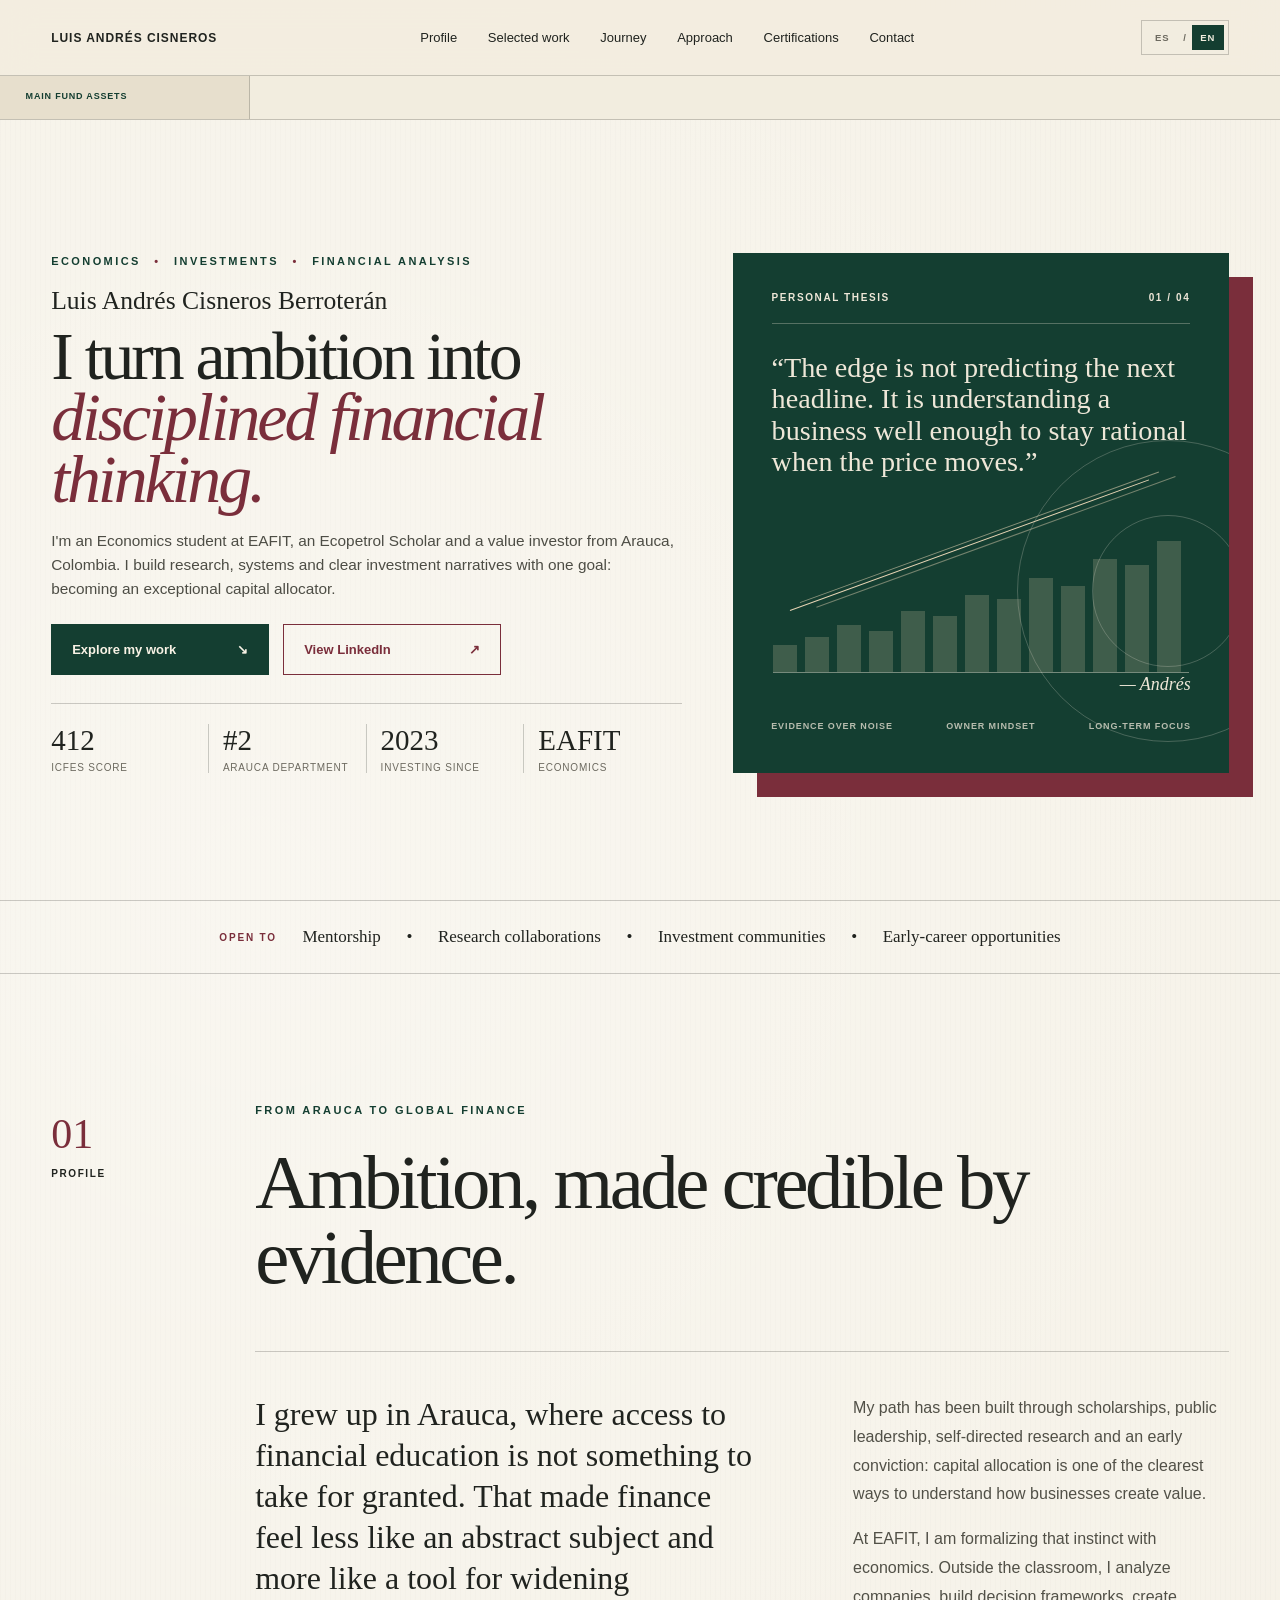
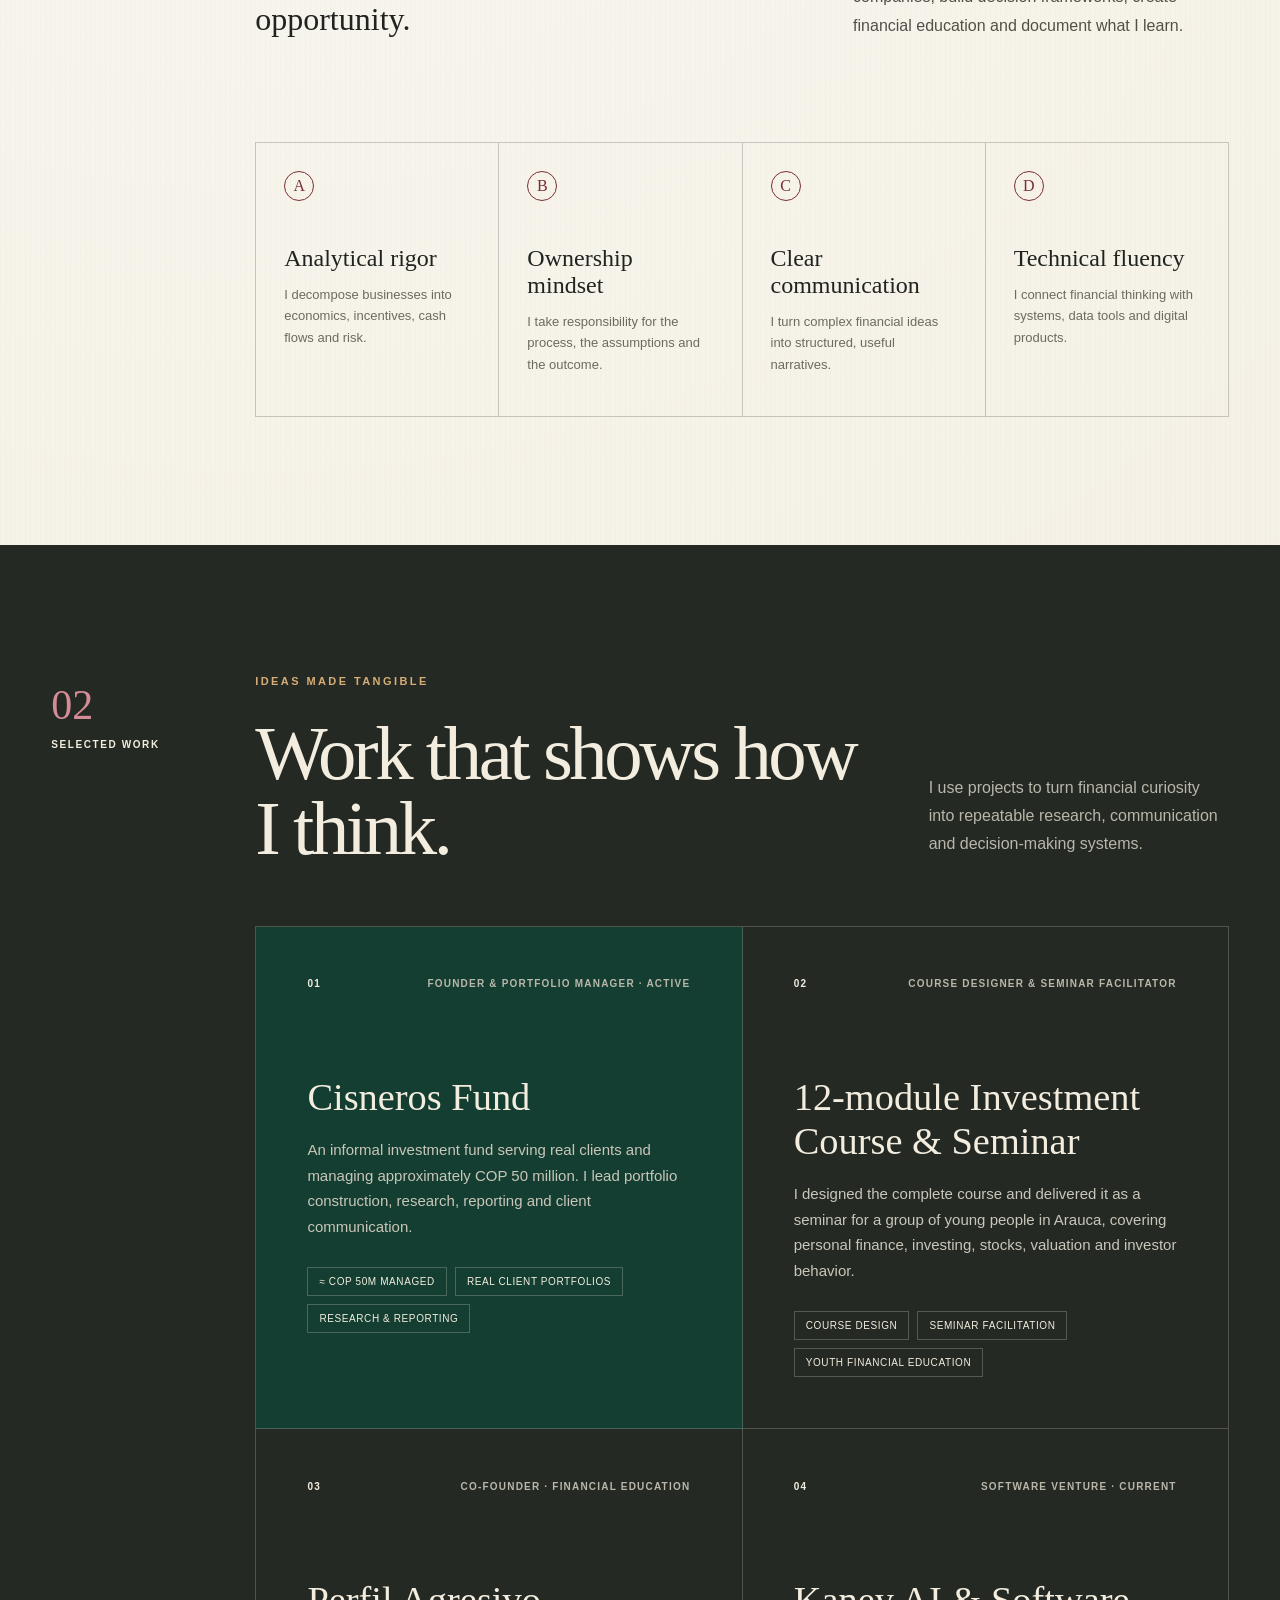
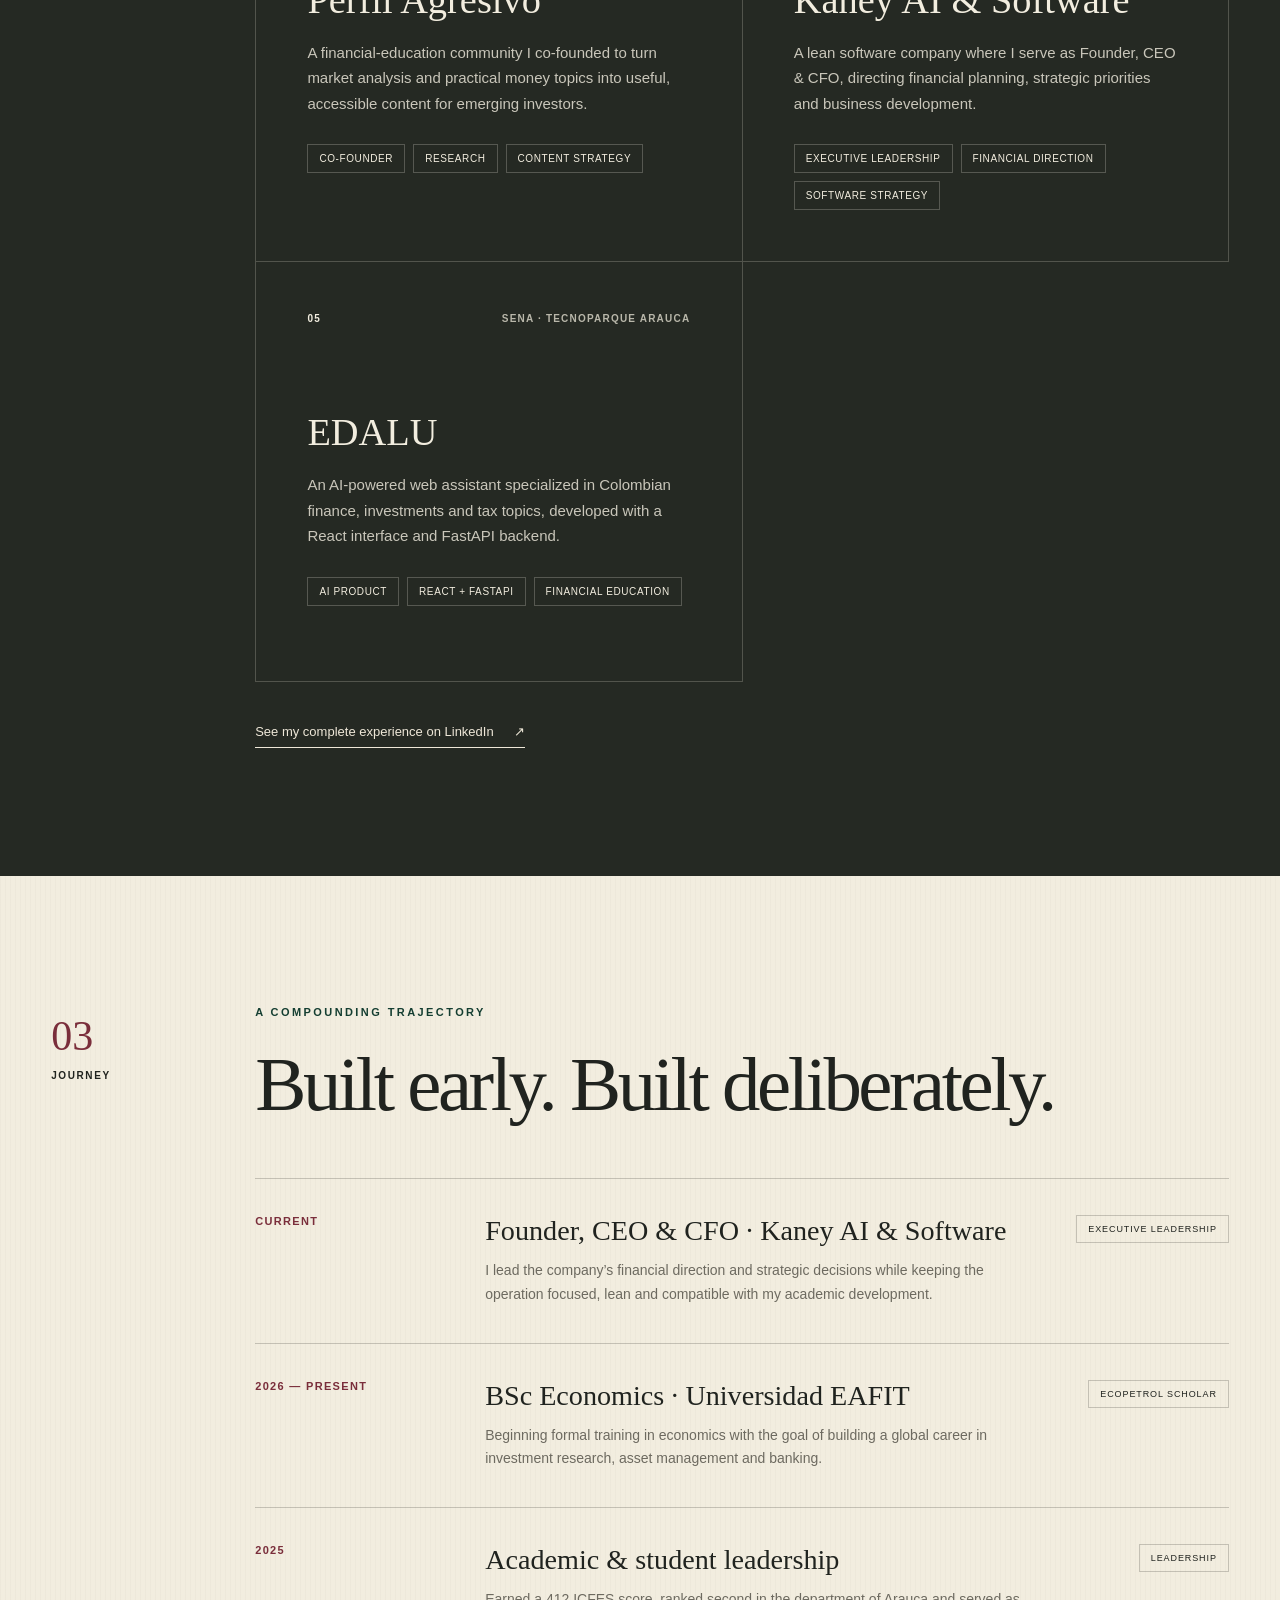
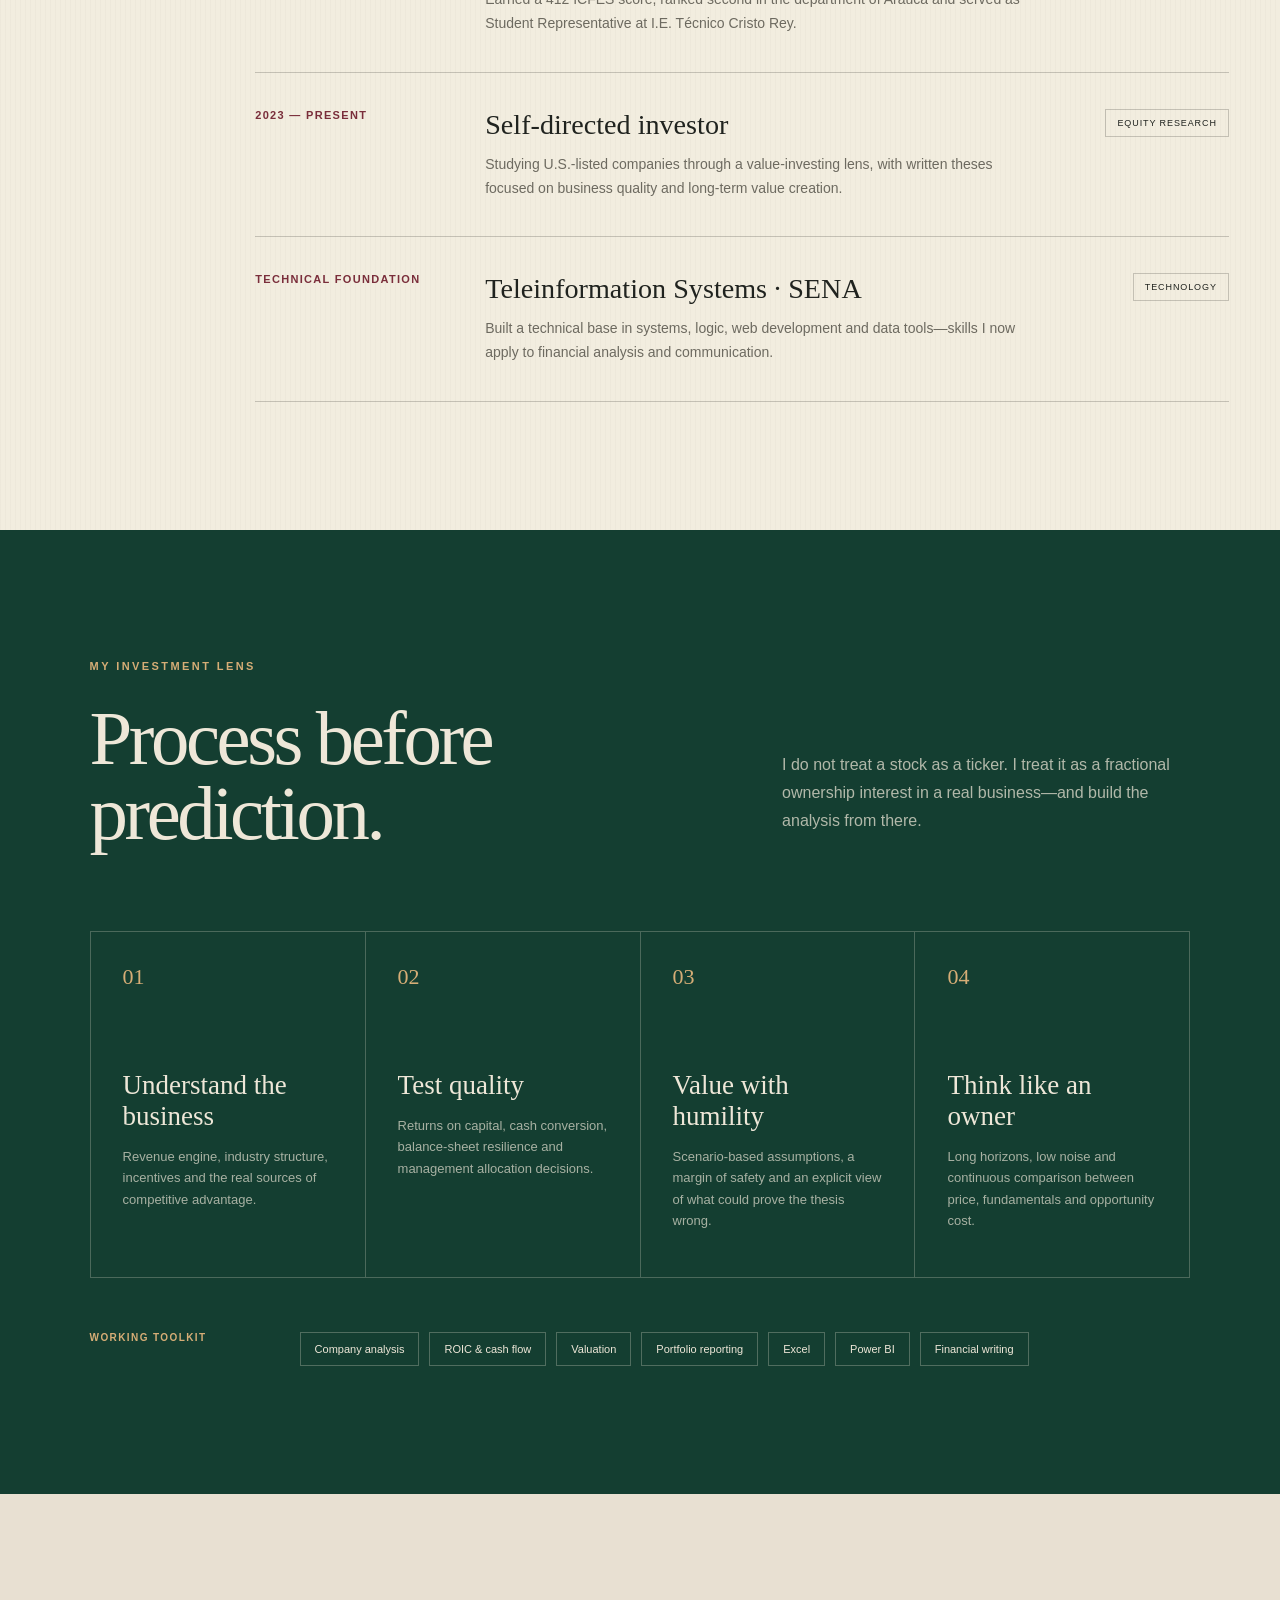
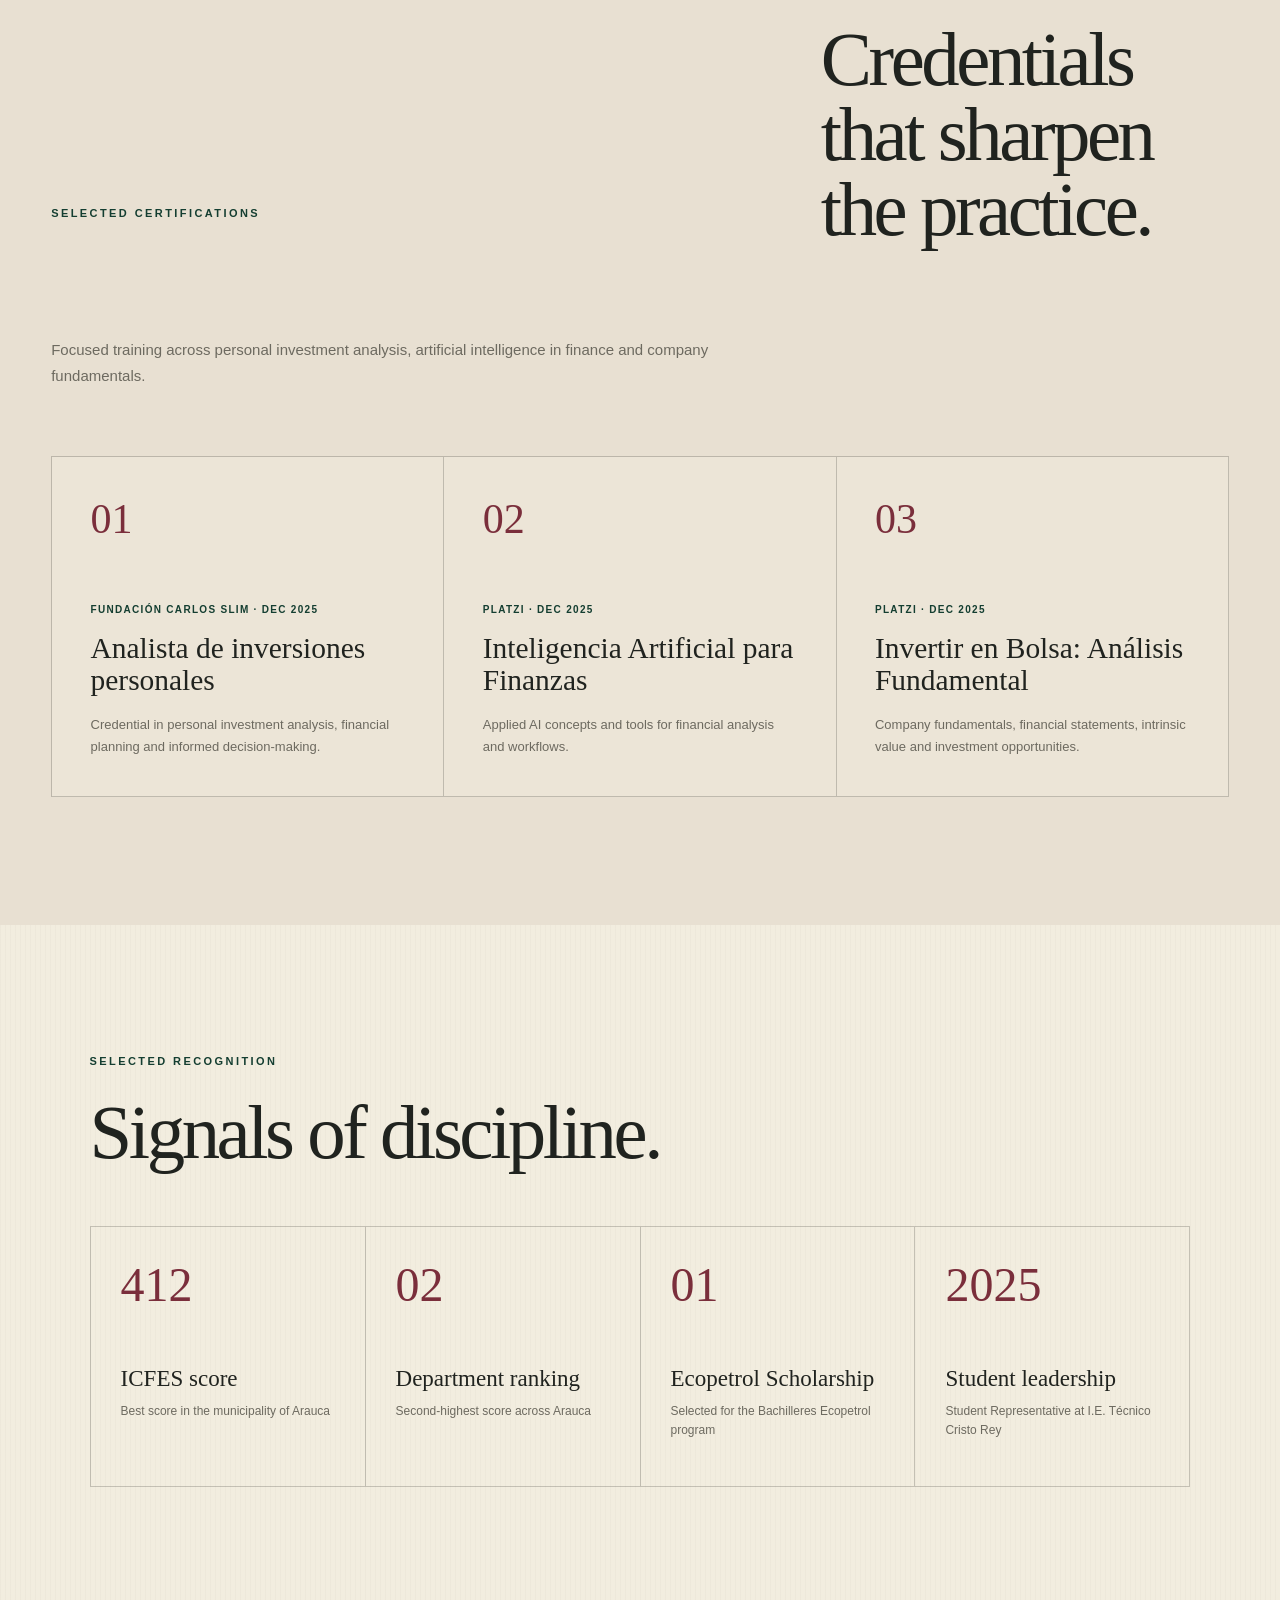
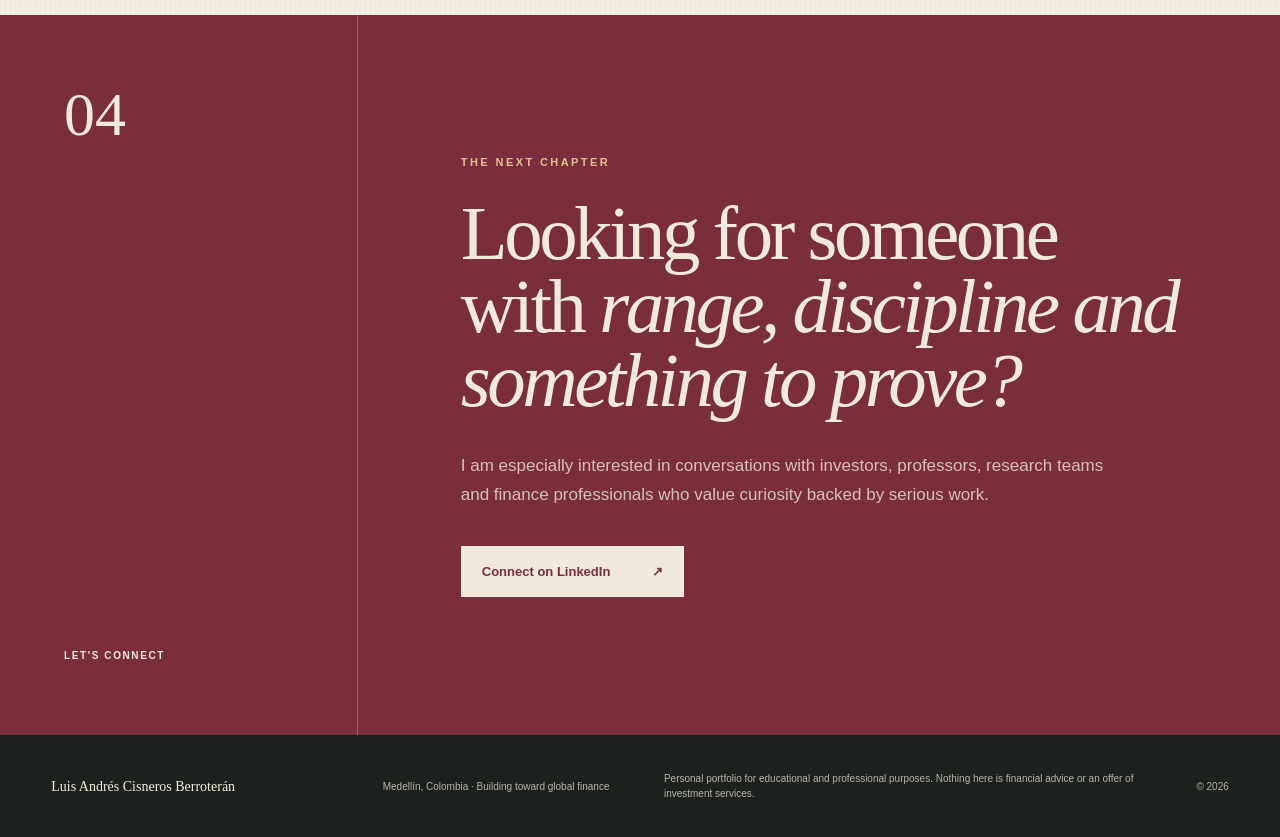
==== commit 2642ac3c: "Remove generic certification destinations" ====
--- a/index.html
+++ b/index.html
@@ -14,5 +14,5 @@
   <link rel="stylesheet" href="styles.css?v=ticker-legibility">
   <script src="i18n.js?v=ticker-legibility" defer></script>
 </head>
-<body><main><a class="skip-link" href="#content">Skip to content</a><header class="site-header"><a class="brand" href="#top" aria-label="Luis Andrés Cisneros — home"><span class="brand-name">Luis Andrés Cisneros</span></a><nav class="desktop-nav" aria-label="Primary navigation"><a href="#profile">Profile</a><a href="#work">Selected work</a><a href="#journey">Journey</a><a href="#approach">Approach</a><a href="#certifications">Certifications</a><a href="#contact">Contact</a></nav><details class="mobile-menu"><summary aria-label="Open navigation">Menu</summary><nav aria-label="Mobile navigation"><a href="#profile">Profile</a><a href="#work">Selected work</a><a href="#journey">Journey</a><a href="#approach">Approach</a><a href="#certifications">Certifications</a><a href="#contact">Contact</a></nav></details></header><section class="market-ticker" aria-label="Main assets of my investment fund"><div class="market-label"><strong>Main fund assets</strong><small>Live or delayed market data</small></div><div class="tradingview-widget-container"><div class="tradingview-widget-container__widget"></div><script type="text/javascript" src="https://s3.tradingview.com/external-embedding/embed-widget-ticker-tape.js" async>{"symbols":[{"proName":"BITSTAMP:BTCUSD","title":"BTC"},{"proName":"FX_IDC:USDCOP","title":"USD/COP"},{"proName":"NASDAQ:NVDA","title":"NVDA"},{"proName":"NYSE:NVO","title":"NVO"},{"proName":"NASDAQ:ASML","title":"ASML"},{"proName":"NYSE:NU","title":"NU"},{"proName":"NASDAQ:MSFT","title":"MSFT"},{"proName":"NASDAQ:META","title":"META"}],"showSymbolLogo":false,"isTransparent":true,"displayMode":"compact","colorTheme":"light","locale":"en"}</script></div></section><div id="content"><section class="hero" id="top"><div class="hero-copy"><p class="eyebrow">Economics <span>•</span> Investments <span>•</span> Financial analysis</p><p class="hero-name">Luis Andrés Cisneros Berroterán</p><h1>I turn ambition into <em>disciplined financial thinking.</em></h1><p class="hero-intro">I&#x27;m an Economics student at EAFIT, an Ecopetrol Scholar and a value investor from Arauca, Colombia. I build research, systems and clear investment narratives with one goal: becoming an exceptional capital allocator.</p><div class="hero-actions"><a class="button button-primary" href="#work">Explore my work <span aria-hidden="true">↘</span></a><a class="button button-secondary" href="https://www.linkedin.com/in/andrescisneros1346/" target="_blank" rel="noreferrer">View LinkedIn <span aria-hidden="true">↗</span></a></div><div class="proof-grid" aria-label="Selected credentials"><div class="proof"><strong>412</strong><span>ICFES score</span></div><div class="proof"><strong>#2</strong><span>Arauca department</span></div><div class="proof"><strong>2023</strong><span>Investing since</span></div><div class="proof"><strong>EAFIT</strong><span>Economics</span></div></div></div><aside class="hero-panel" aria-label="Personal investment thesis"><div class="panel-topline"><span>Personal thesis</span><span>01 / 04</span></div><p class="panel-quote">“The edge is not predicting the next headline. It is understanding a business well enough to stay rational when the price moves.”</p><div class="chart" aria-hidden="true"><span class="chart-line"></span><div class="bars"><i style="height:18%"></i><i style="height:24%"></i><i style="height:32%"></i><i style="height:28%"></i><i style="height:41%"></i><i style="height:38%"></i><i style="height:52%"></i><i style="height:49%"></i><i style="height:63%"></i><i style="height:58%"></i><i style="height:76%"></i><i style="height:72%"></i><i style="height:88%"></i></div></div><div class="panel-principles"><span>Evidence over noise</span><span>Owner mindset</span><span>Long-term focus</span></div><p class="panel-signature">— Andrés</p></aside></section><div class="opportunity-strip" aria-label="Current interests"><span>Open to</span><p>Mentorship</p><i>•</i><p>Research collaborations</p><i>•</i><p>Investment communities</p><i>•</i><p>Early-career opportunities</p></div><section class="section profile-section" id="profile"><div class="section-index"><span>01</span><p>Profile</p></div><div class="profile-main"><p class="section-kicker">From Arauca to global finance</p><h2>Ambition, made credible by evidence.</h2><div class="profile-story"><p class="lead-paragraph">I grew up in Arauca, where access to financial education is not something to take for granted. That made finance feel less like an abstract subject and more like a tool for widening opportunity.</p><div><p>My path has been built through scholarships, public leadership, self-directed research and an early conviction: capital allocation is one of the clearest ways to understand how businesses create value.</p><p>At EAFIT, I am formalizing that instinct with economics. Outside the classroom, I analyze companies, build decision frameworks, create financial education and document what I learn.</p></div></div><div class="strength-grid"><article><span>A</span><h3>Analytical rigor</h3><p>I decompose businesses into economics, incentives, cash flows and risk.</p></article><article><span>B</span><h3>Ownership mindset</h3><p>I take responsibility for the process, the assumptions and the outcome.</p></article><article><span>C</span><h3>Clear communication</h3><p>I turn complex financial ideas into structured, useful narratives.</p></article><article><span>D</span><h3>Technical fluency</h3><p>I connect financial thinking with systems, data tools and digital products.</p></article></div></div></section><section class="section work-section" id="work"><div class="section-index light-index"><span>02</span><p>Selected work</p></div><div class="work-main"><div class="section-heading-row"><div><p class="section-kicker">Ideas made tangible</p><h2>Work that shows how I think.</h2></div><p>I use projects to turn financial curiosity into repeatable research, communication and decision-making systems.</p></div><div class="work-grid"><article class="work-card featured"><div class="work-card-top"><span>01</span><p>Founder &amp; portfolio manager · Active</p></div><h3>Cisneros Fund</h3><p class="work-description">An informal investment fund serving real clients and managing approximately COP 50 million. I lead portfolio construction, research, reporting and client communication.</p><ul><li>≈ COP 50M managed</li><li>Real client portfolios</li><li>Research &amp; reporting</li></ul></article><article class="work-card "><div class="work-card-top"><span>02</span><p>Course designer &amp; seminar facilitator</p></div><h3>12-module Investment Course &amp; Seminar</h3><p class="work-description">I designed the complete course and delivered it as a seminar for a group of young people in Arauca, covering personal finance, investing, stocks, valuation and investor behavior.</p><ul><li>Course design</li><li>Seminar facilitation</li><li>Youth financial education</li></ul></article><article class="work-card "><div class="work-card-top"><span>03</span><p>Co-founder · Financial education</p></div><h3>Perfil Agresivo</h3><p class="work-description">A financial-education community I co-founded to turn market analysis and practical money topics into useful, accessible content for emerging investors.</p><ul><li>Co-founder</li><li>Research</li><li>Content strategy</li></ul></article><article class="work-card "><div class="work-card-top"><span>04</span><p>Software venture · Current</p></div><h3>Kaney AI &amp; Software</h3><p class="work-description">A lean software company where I serve as Founder, CEO &amp; CFO, directing financial planning, strategic priorities and business development.</p><ul><li>Executive leadership</li><li>Financial direction</li><li>Software strategy</li></ul></article><article class="work-card "><div class="work-card-top"><span>05</span><p>SENA · Tecnoparque Arauca</p></div><h3>EDALU</h3><p class="work-description">An AI-powered web assistant specialized in Colombian finance, investments and tax topics, developed with a React interface and FastAPI backend.</p><ul><li>AI product</li><li>React + FastAPI</li><li>Financial education</li></ul></article></div><a class="text-link light-link" href="https://www.linkedin.com/in/andrescisneros1346/" target="_blank" rel="noreferrer">See my complete experience on LinkedIn <span aria-hidden="true">↗</span></a></div></section><section class="section journey-section" id="journey"><div class="section-index"><span>03</span><p>Journey</p></div><div class="journey-main"><p class="section-kicker">A compounding trajectory</p><h2>Built early. Built deliberately.</h2><div class="timeline"><article><div class="timeline-year">Current</div><div class="timeline-copy"><h3>Founder, CEO &amp; CFO · Kaney AI &amp; Software</h3><p>I lead the company’s financial direction and strategic decisions while keeping the operation focused, lean and compatible with my academic development.</p></div><span class="timeline-tag">Executive leadership</span></article><article><div class="timeline-year">2026 — Present</div><div class="timeline-copy"><h3>BSc Economics · Universidad EAFIT</h3><p>Beginning formal training in economics with the goal of building a global career in investment research, asset management and banking.</p></div><span class="timeline-tag">Ecopetrol Scholar</span></article><article><div class="timeline-year">2025</div><div class="timeline-copy"><h3>Academic &amp; student leadership</h3><p>Earned a 412 ICFES score, ranked second in the department of Arauca and served as Student Representative at I.E. Técnico Cristo Rey.</p></div><span class="timeline-tag">Leadership</span></article><article><div class="timeline-year">2023 — Present</div><div class="timeline-copy"><h3>Self-directed investor</h3><p>Studying U.S.-listed companies through a value-investing lens, with written theses focused on business quality and long-term value creation.</p></div><span class="timeline-tag">Equity research</span></article><article><div class="timeline-year">Technical foundation</div><div class="timeline-copy"><h3>Teleinformation Systems · SENA</h3><p>Built a technical base in systems, logic, web development and data tools—skills I now apply to financial analysis and communication.</p></div><span class="timeline-tag">Technology</span></article></div></div></section><section class="approach-section" id="approach"><div class="approach-header"><div><p class="section-kicker">My investment lens</p><h2>Process before prediction.</h2></div><p>I do not treat a stock as a ticker. I treat it as a fractional ownership interest in a real business—and build the analysis from there.</p></div><div class="principles-grid"><article><span>01</span><h3>Understand the business</h3><p>Revenue engine, industry structure, incentives and the real sources of competitive advantage.</p></article><article><span>02</span><h3>Test quality</h3><p>Returns on capital, cash conversion, balance-sheet resilience and management allocation decisions.</p></article><article><span>03</span><h3>Value with humility</h3><p>Scenario-based assumptions, a margin of safety and an explicit view of what could prove the thesis wrong.</p></article><article><span>04</span><h3>Think like an owner</h3><p>Long horizons, low noise and continuous comparison between price, fundamentals and opportunity cost.</p></article></div><div class="toolkit"><p>Working toolkit</p><div><span>Company analysis</span><span>ROIC &amp; cash flow</span><span>Valuation</span><span>Portfolio reporting</span><span>Excel</span><span>Power BI</span><span>Financial writing</span></div></div></section><section class="certifications-section" id="certifications" aria-labelledby="certifications-title"><div class="certifications-header"><p class="section-kicker">Selected certifications</p><h2 id="certifications-title">Credentials that sharpen the practice.</h2><p>Focused training across personal investment analysis, artificial intelligence in finance and company fundamentals.</p></div><div class="certifications-grid"><article><span class="certificate-index">01</span><div><p class="certificate-issuer">Fundación Carlos Slim · Dec 2025</p><h3>Analista de inversiones personales</h3><p class="certificate-copy">Credential in personal investment analysis, financial planning and informed decision-making.</p><a class="certificate-link" href="https://capacitateparaelempleo.org/" target="_blank" rel="noreferrer" aria-label="View Fundación Carlos Slim issuer portal"><span class="certificate-link-copy">View issuer</span><span aria-hidden="true">↗</span></a></div></article><article><span class="certificate-index">02</span><div><p class="certificate-issuer">Platzi · Dec 2025</p><h3>Inteligencia Artificial para Finanzas</h3><p class="certificate-copy">Applied AI concepts and tools for financial analysis and workflows.</p><a class="certificate-link" href="https://platzi.com/cursos/ia-finanzas/" target="_blank" rel="noreferrer" aria-label="View Artificial Intelligence for Finance on Platzi"><span class="certificate-link-copy">View issuer</span><span aria-hidden="true">↗</span></a></div></article><article><span class="certificate-index">03</span><div><p class="certificate-issuer">Platzi · Dec 2025</p><h3>Invertir en Bolsa: Análisis Fundamental</h3><p class="certificate-copy">Company fundamentals, financial statements, intrinsic value and investment opportunities.</p><a class="certificate-link" href="https://platzi.com/cursos/inversion-bolsa/" target="_blank" rel="noreferrer" aria-label="View Fundamental Analysis for Stock Investing on Platzi"><span class="certificate-link-copy">View issuer</span><span aria-hidden="true">↗</span></a></div></article></div></section><section class="recognition-section" aria-labelledby="recognition-title"><p class="section-kicker">Selected recognition</p><h2 id="recognition-title">Signals of discipline.</h2><div class="recognition-grid"><article><strong>412</strong><p>ICFES score</p><span>Best score in the municipality of Arauca</span></article><article><strong>02</strong><p>Department ranking</p><span>Second-highest score across Arauca</span></article><article><strong>01</strong><p>Ecopetrol Scholarship</p><span>Selected for the Bachilleres Ecopetrol program</span></article><article><strong>2025</strong><p>Student leadership</p><span>Student Representative at I.E. Técnico Cristo Rey</span></article></div></section><section class="contact-section" id="contact"><div class="contact-label"><span>04</span><p>Let&#x27;s connect</p></div><div class="contact-main"><p class="section-kicker">The next chapter</p><h2>Looking for someone with <em>range, discipline and something to prove?</em></h2><p>I am especially interested in conversations with investors, professors, research teams and finance professionals who value curiosity backed by serious work.</p><a class="button contact-button" href="https://www.linkedin.com/in/andrescisneros1346/" target="_blank" rel="noreferrer">Connect on LinkedIn <span aria-hidden="true">↗</span></a></div></section></div><footer><div class="footer-brand"><p>Luis Andrés Cisneros Berroterán</p></div><p>Medellín, Colombia · Building toward global finance</p><p class="disclaimer">Personal portfolio for educational and professional purposes. Nothing here is financial advice or an offer of investment services.</p><p>© 2026</p></footer></main></body>
+<body><main><a class="skip-link" href="#content">Skip to content</a><header class="site-header"><a class="brand" href="#top" aria-label="Luis Andrés Cisneros — home"><span class="brand-name">Luis Andrés Cisneros</span></a><nav class="desktop-nav" aria-label="Primary navigation"><a href="#profile">Profile</a><a href="#work">Selected work</a><a href="#journey">Journey</a><a href="#approach">Approach</a><a href="#certifications">Certifications</a><a href="#contact">Contact</a></nav><details class="mobile-menu"><summary aria-label="Open navigation">Menu</summary><nav aria-label="Mobile navigation"><a href="#profile">Profile</a><a href="#work">Selected work</a><a href="#journey">Journey</a><a href="#approach">Approach</a><a href="#certifications">Certifications</a><a href="#contact">Contact</a></nav></details></header><section class="market-ticker" aria-label="Main assets of my investment fund"><div class="market-label"><strong>Main fund assets</strong><small>Live or delayed market data</small></div><div class="tradingview-widget-container"><div class="tradingview-widget-container__widget"></div><script type="text/javascript" src="https://s3.tradingview.com/external-embedding/embed-widget-ticker-tape.js" async>{"symbols":[{"proName":"BITSTAMP:BTCUSD","title":"BTC"},{"proName":"FX_IDC:USDCOP","title":"USD/COP"},{"proName":"NASDAQ:NVDA","title":"NVDA"},{"proName":"NYSE:NVO","title":"NVO"},{"proName":"NASDAQ:ASML","title":"ASML"},{"proName":"NYSE:NU","title":"NU"},{"proName":"NASDAQ:MSFT","title":"MSFT"},{"proName":"NASDAQ:META","title":"META"}],"showSymbolLogo":false,"isTransparent":true,"displayMode":"compact","colorTheme":"light","locale":"en"}</script></div></section><div id="content"><section class="hero" id="top"><div class="hero-copy"><p class="eyebrow">Economics <span>•</span> Investments <span>•</span> Financial analysis</p><p class="hero-name">Luis Andrés Cisneros Berroterán</p><h1>I turn ambition into <em>disciplined financial thinking.</em></h1><p class="hero-intro">I&#x27;m an Economics student at EAFIT, an Ecopetrol Scholar and a value investor from Arauca, Colombia. I build research, systems and clear investment narratives with one goal: becoming an exceptional capital allocator.</p><div class="hero-actions"><a class="button button-primary" href="#work">Explore my work <span aria-hidden="true">↘</span></a><a class="button button-secondary" href="https://www.linkedin.com/in/andrescisneros1346/" target="_blank" rel="noreferrer">View LinkedIn <span aria-hidden="true">↗</span></a></div><div class="proof-grid" aria-label="Selected credentials"><div class="proof"><strong>412</strong><span>ICFES score</span></div><div class="proof"><strong>#2</strong><span>Arauca department</span></div><div class="proof"><strong>2023</strong><span>Investing since</span></div><div class="proof"><strong>EAFIT</strong><span>Economics</span></div></div></div><aside class="hero-panel" aria-label="Personal investment thesis"><div class="panel-topline"><span>Personal thesis</span><span>01 / 04</span></div><p class="panel-quote">“The edge is not predicting the next headline. It is understanding a business well enough to stay rational when the price moves.”</p><div class="chart" aria-hidden="true"><span class="chart-line"></span><div class="bars"><i style="height:18%"></i><i style="height:24%"></i><i style="height:32%"></i><i style="height:28%"></i><i style="height:41%"></i><i style="height:38%"></i><i style="height:52%"></i><i style="height:49%"></i><i style="height:63%"></i><i style="height:58%"></i><i style="height:76%"></i><i style="height:72%"></i><i style="height:88%"></i></div></div><div class="panel-principles"><span>Evidence over noise</span><span>Owner mindset</span><span>Long-term focus</span></div><p class="panel-signature">— Andrés</p></aside></section><div class="opportunity-strip" aria-label="Current interests"><span>Open to</span><p>Mentorship</p><i>•</i><p>Research collaborations</p><i>•</i><p>Investment communities</p><i>•</i><p>Early-career opportunities</p></div><section class="section profile-section" id="profile"><div class="section-index"><span>01</span><p>Profile</p></div><div class="profile-main"><p class="section-kicker">From Arauca to global finance</p><h2>Ambition, made credible by evidence.</h2><div class="profile-story"><p class="lead-paragraph">I grew up in Arauca, where access to financial education is not something to take for granted. That made finance feel less like an abstract subject and more like a tool for widening opportunity.</p><div><p>My path has been built through scholarships, public leadership, self-directed research and an early conviction: capital allocation is one of the clearest ways to understand how businesses create value.</p><p>At EAFIT, I am formalizing that instinct with economics. Outside the classroom, I analyze companies, build decision frameworks, create financial education and document what I learn.</p></div></div><div class="strength-grid"><article><span>A</span><h3>Analytical rigor</h3><p>I decompose businesses into economics, incentives, cash flows and risk.</p></article><article><span>B</span><h3>Ownership mindset</h3><p>I take responsibility for the process, the assumptions and the outcome.</p></article><article><span>C</span><h3>Clear communication</h3><p>I turn complex financial ideas into structured, useful narratives.</p></article><article><span>D</span><h3>Technical fluency</h3><p>I connect financial thinking with systems, data tools and digital products.</p></article></div></div></section><section class="section work-section" id="work"><div class="section-index light-index"><span>02</span><p>Selected work</p></div><div class="work-main"><div class="section-heading-row"><div><p class="section-kicker">Ideas made tangible</p><h2>Work that shows how I think.</h2></div><p>I use projects to turn financial curiosity into repeatable research, communication and decision-making systems.</p></div><div class="work-grid"><article class="work-card featured"><div class="work-card-top"><span>01</span><p>Founder &amp; portfolio manager · Active</p></div><h3>Cisneros Fund</h3><p class="work-description">An informal investment fund serving real clients and managing approximately COP 50 million. I lead portfolio construction, research, reporting and client communication.</p><ul><li>≈ COP 50M managed</li><li>Real client portfolios</li><li>Research &amp; reporting</li></ul></article><article class="work-card "><div class="work-card-top"><span>02</span><p>Course designer &amp; seminar facilitator</p></div><h3>12-module Investment Course &amp; Seminar</h3><p class="work-description">I designed the complete course and delivered it as a seminar for a group of young people in Arauca, covering personal finance, investing, stocks, valuation and investor behavior.</p><ul><li>Course design</li><li>Seminar facilitation</li><li>Youth financial education</li></ul></article><article class="work-card "><div class="work-card-top"><span>03</span><p>Co-founder · Financial education</p></div><h3>Perfil Agresivo</h3><p class="work-description">A financial-education community I co-founded to turn market analysis and practical money topics into useful, accessible content for emerging investors.</p><ul><li>Co-founder</li><li>Research</li><li>Content strategy</li></ul></article><article class="work-card "><div class="work-card-top"><span>04</span><p>Software venture · Current</p></div><h3>Kaney AI &amp; Software</h3><p class="work-description">A lean software company where I serve as Founder, CEO &amp; CFO, directing financial planning, strategic priorities and business development.</p><ul><li>Executive leadership</li><li>Financial direction</li><li>Software strategy</li></ul></article><article class="work-card "><div class="work-card-top"><span>05</span><p>SENA · Tecnoparque Arauca</p></div><h3>EDALU</h3><p class="work-description">An AI-powered web assistant specialized in Colombian finance, investments and tax topics, developed with a React interface and FastAPI backend.</p><ul><li>AI product</li><li>React + FastAPI</li><li>Financial education</li></ul></article></div><a class="text-link light-link" href="https://www.linkedin.com/in/andrescisneros1346/" target="_blank" rel="noreferrer">See my complete experience on LinkedIn <span aria-hidden="true">↗</span></a></div></section><section class="section journey-section" id="journey"><div class="section-index"><span>03</span><p>Journey</p></div><div class="journey-main"><p class="section-kicker">A compounding trajectory</p><h2>Built early. Built deliberately.</h2><div class="timeline"><article><div class="timeline-year">Current</div><div class="timeline-copy"><h3>Founder, CEO &amp; CFO · Kaney AI &amp; Software</h3><p>I lead the company’s financial direction and strategic decisions while keeping the operation focused, lean and compatible with my academic development.</p></div><span class="timeline-tag">Executive leadership</span></article><article><div class="timeline-year">2026 — Present</div><div class="timeline-copy"><h3>BSc Economics · Universidad EAFIT</h3><p>Beginning formal training in economics with the goal of building a global career in investment research, asset management and banking.</p></div><span class="timeline-tag">Ecopetrol Scholar</span></article><article><div class="timeline-year">2025</div><div class="timeline-copy"><h3>Academic &amp; student leadership</h3><p>Earned a 412 ICFES score, ranked second in the department of Arauca and served as Student Representative at I.E. Técnico Cristo Rey.</p></div><span class="timeline-tag">Leadership</span></article><article><div class="timeline-year">2023 — Present</div><div class="timeline-copy"><h3>Self-directed investor</h3><p>Studying U.S.-listed companies through a value-investing lens, with written theses focused on business quality and long-term value creation.</p></div><span class="timeline-tag">Equity research</span></article><article><div class="timeline-year">Technical foundation</div><div class="timeline-copy"><h3>Teleinformation Systems · SENA</h3><p>Built a technical base in systems, logic, web development and data tools—skills I now apply to financial analysis and communication.</p></div><span class="timeline-tag">Technology</span></article></div></div></section><section class="approach-section" id="approach"><div class="approach-header"><div><p class="section-kicker">My investment lens</p><h2>Process before prediction.</h2></div><p>I do not treat a stock as a ticker. I treat it as a fractional ownership interest in a real business—and build the analysis from there.</p></div><div class="principles-grid"><article><span>01</span><h3>Understand the business</h3><p>Revenue engine, industry structure, incentives and the real sources of competitive advantage.</p></article><article><span>02</span><h3>Test quality</h3><p>Returns on capital, cash conversion, balance-sheet resilience and management allocation decisions.</p></article><article><span>03</span><h3>Value with humility</h3><p>Scenario-based assumptions, a margin of safety and an explicit view of what could prove the thesis wrong.</p></article><article><span>04</span><h3>Think like an owner</h3><p>Long horizons, low noise and continuous comparison between price, fundamentals and opportunity cost.</p></article></div><div class="toolkit"><p>Working toolkit</p><div><span>Company analysis</span><span>ROIC &amp; cash flow</span><span>Valuation</span><span>Portfolio reporting</span><span>Excel</span><span>Power BI</span><span>Financial writing</span></div></div></section><section class="certifications-section" id="certifications" aria-labelledby="certifications-title"><div class="certifications-header"><p class="section-kicker">Selected certifications</p><h2 id="certifications-title">Credentials that sharpen the practice.</h2><p>Focused training across personal investment analysis, artificial intelligence in finance and company fundamentals.</p></div><div class="certifications-grid"><article><span class="certificate-index">01</span><div><p class="certificate-issuer">Fundación Carlos Slim · Dec 2025</p><h3>Analista de inversiones personales</h3><p class="certificate-copy">Credential in personal investment analysis, financial planning and informed decision-making.</p></div></article><article><span class="certificate-index">02</span><div><p class="certificate-issuer">Platzi · Dec 2025</p><h3>Inteligencia Artificial para Finanzas</h3><p class="certificate-copy">Applied AI concepts and tools for financial analysis and workflows.</p></div></article><article><span class="certificate-index">03</span><div><p class="certificate-issuer">Platzi · Dec 2025</p><h3>Invertir en Bolsa: Análisis Fundamental</h3><p class="certificate-copy">Company fundamentals, financial statements, intrinsic value and investment opportunities.</p></div></article></div></section><section class="recognition-section" aria-labelledby="recognition-title"><p class="section-kicker">Selected recognition</p><h2 id="recognition-title">Signals of discipline.</h2><div class="recognition-grid"><article><strong>412</strong><p>ICFES score</p><span>Best score in the municipality of Arauca</span></article><article><strong>02</strong><p>Department ranking</p><span>Second-highest score across Arauca</span></article><article><strong>01</strong><p>Ecopetrol Scholarship</p><span>Selected for the Bachilleres Ecopetrol program</span></article><article><strong>2025</strong><p>Student leadership</p><span>Student Representative at I.E. Técnico Cristo Rey</span></article></div></section><section class="contact-section" id="contact"><div class="contact-label"><span>04</span><p>Let&#x27;s connect</p></div><div class="contact-main"><p class="section-kicker">The next chapter</p><h2>Looking for someone with <em>range, discipline and something to prove?</em></h2><p>I am especially interested in conversations with investors, professors, research teams and finance professionals who value curiosity backed by serious work.</p><a class="button contact-button" href="https://www.linkedin.com/in/andrescisneros1346/" target="_blank" rel="noreferrer">Connect on LinkedIn <span aria-hidden="true">↗</span></a></div></section></div><footer><div class="footer-brand"><p>Luis Andrés Cisneros Berroterán</p></div><p>Medellín, Colombia · Building toward global finance</p><p class="disclaimer">Personal portfolio for educational and professional purposes. Nothing here is financial advice or an offer of investment services.</p><p>© 2026</p></footer></main></body>
 </html>
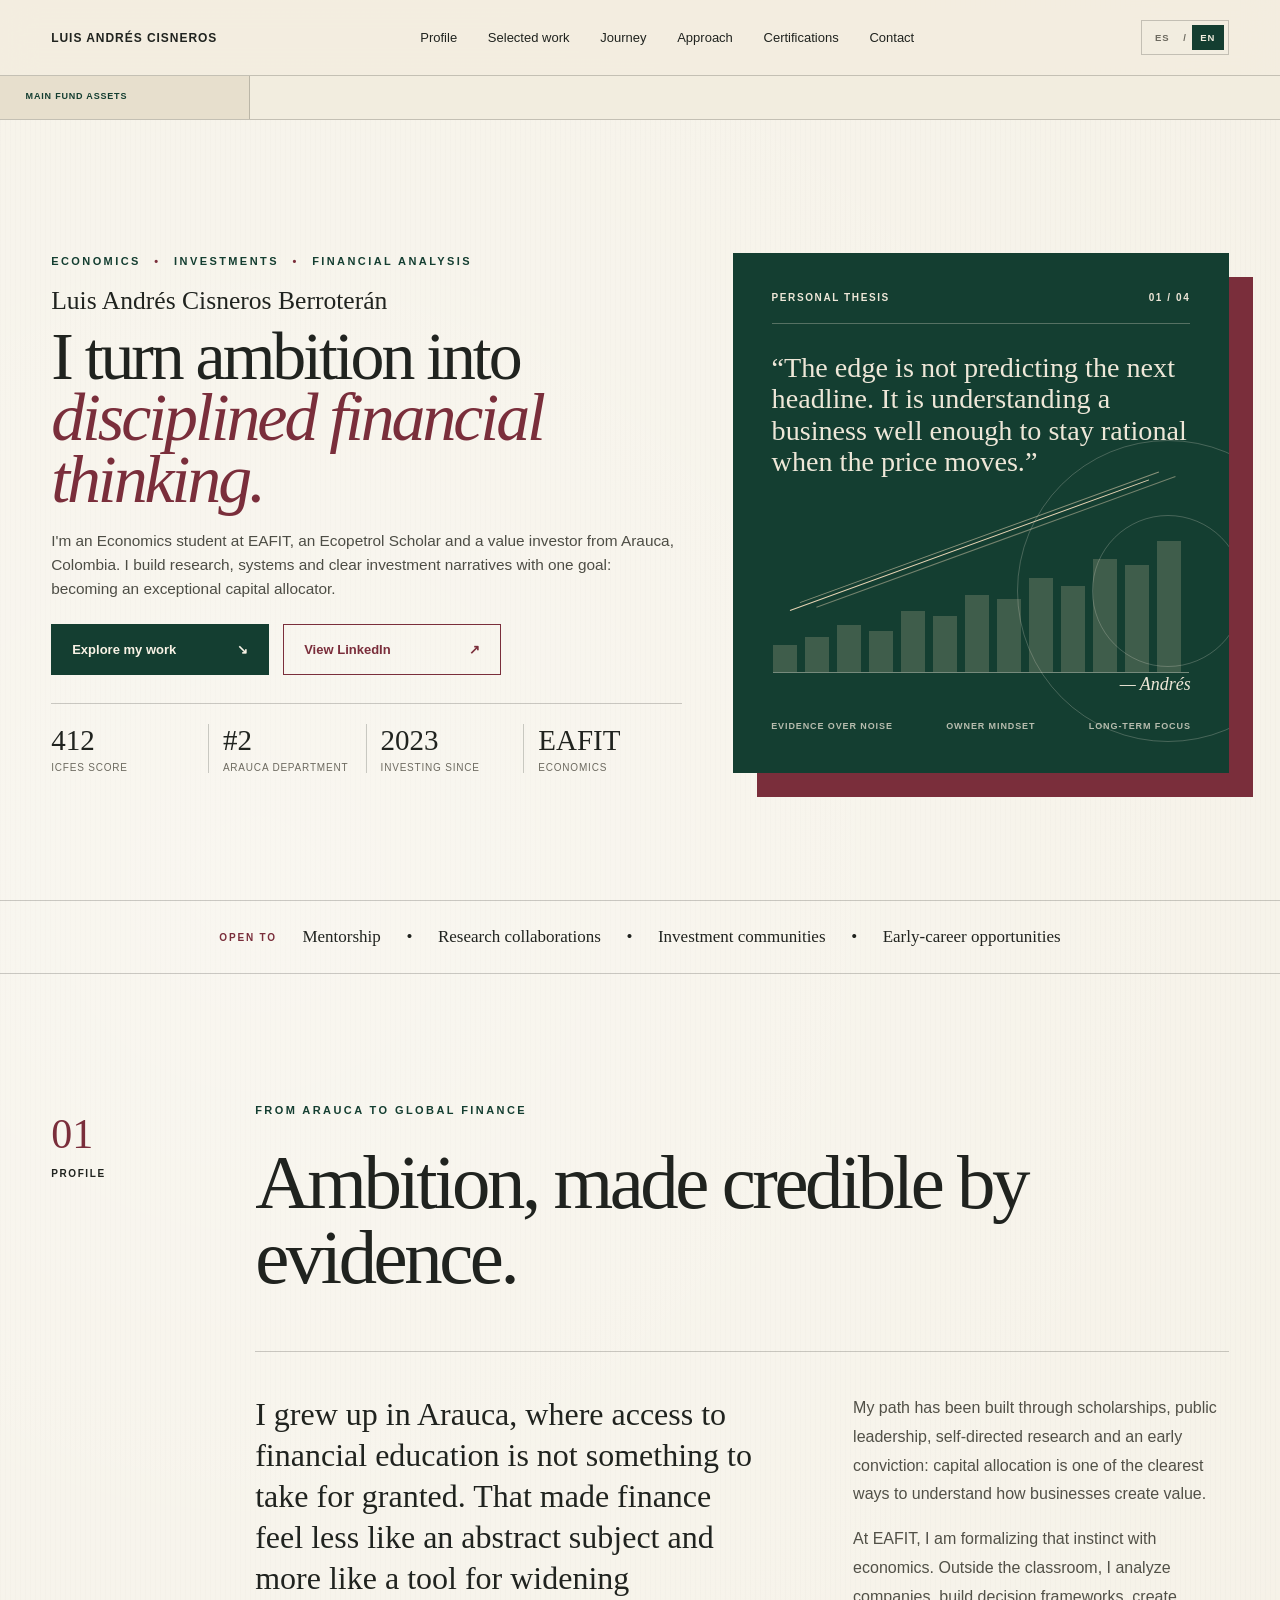
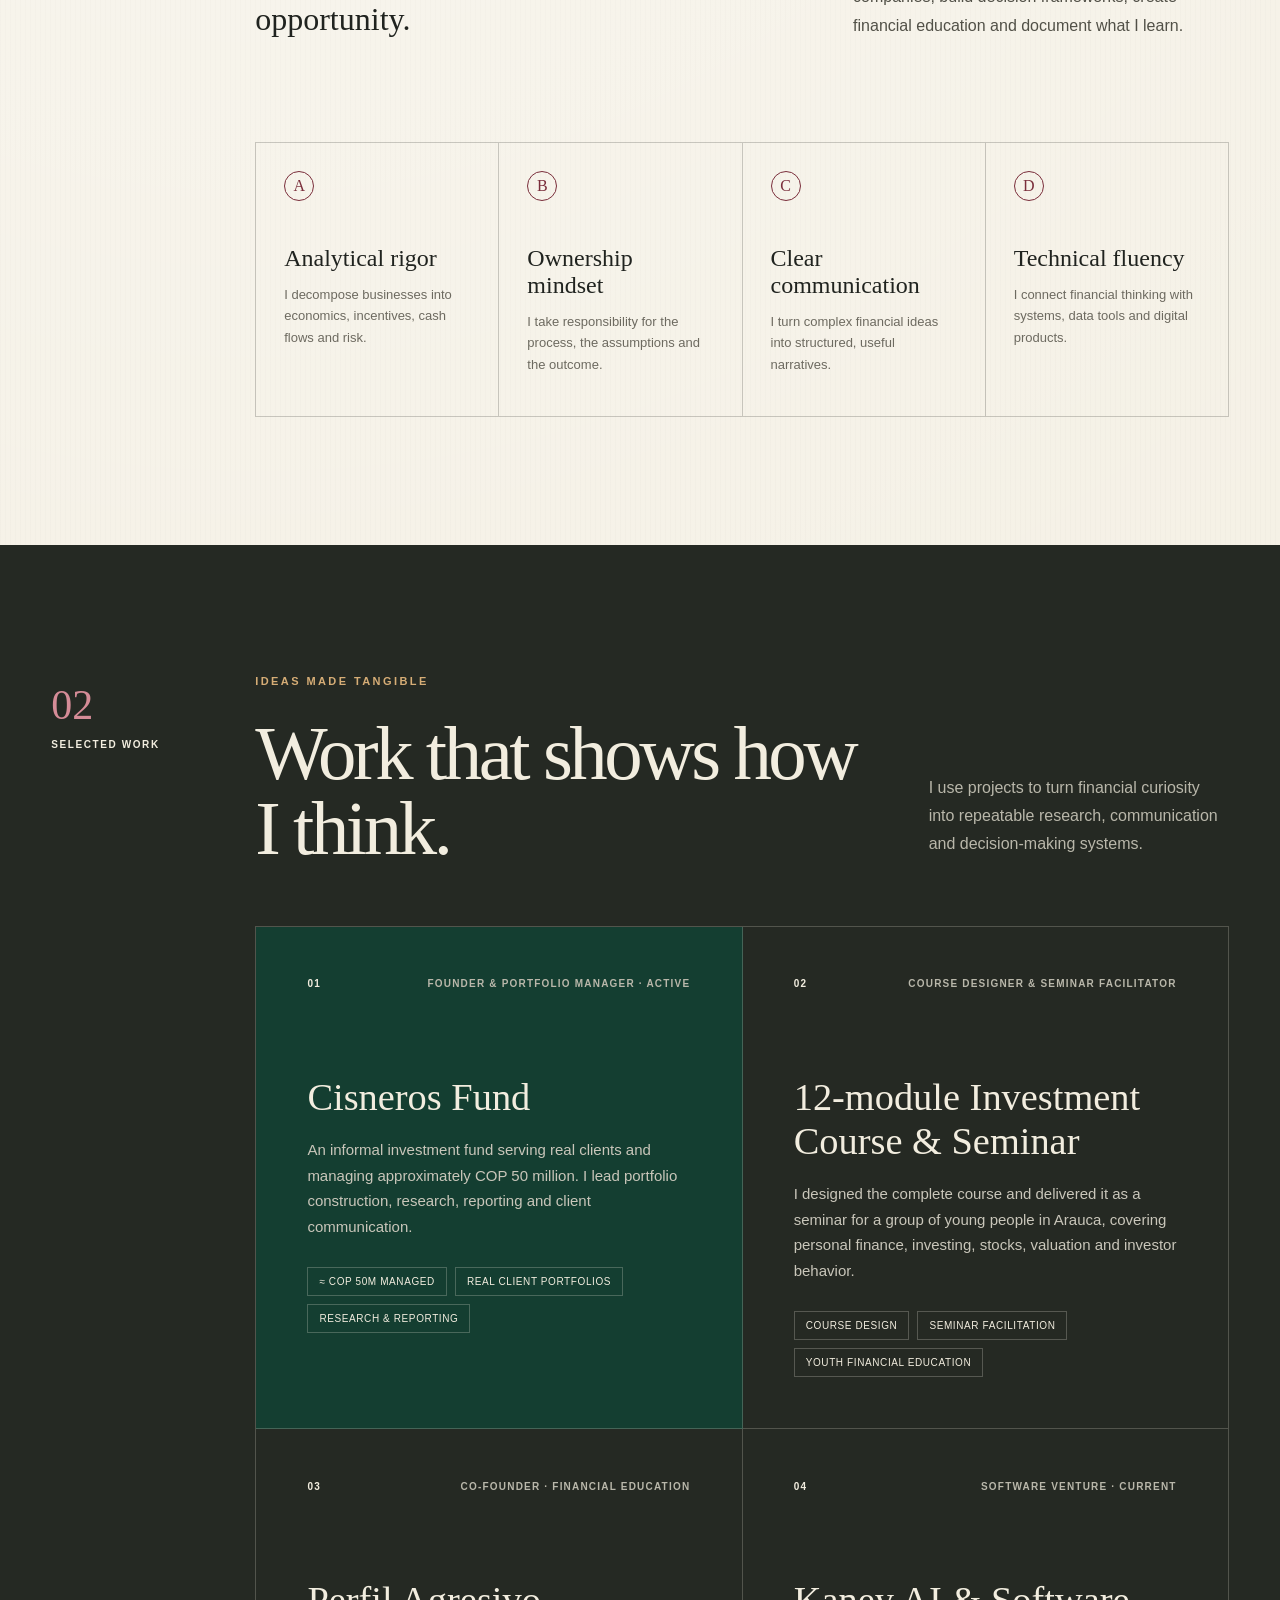
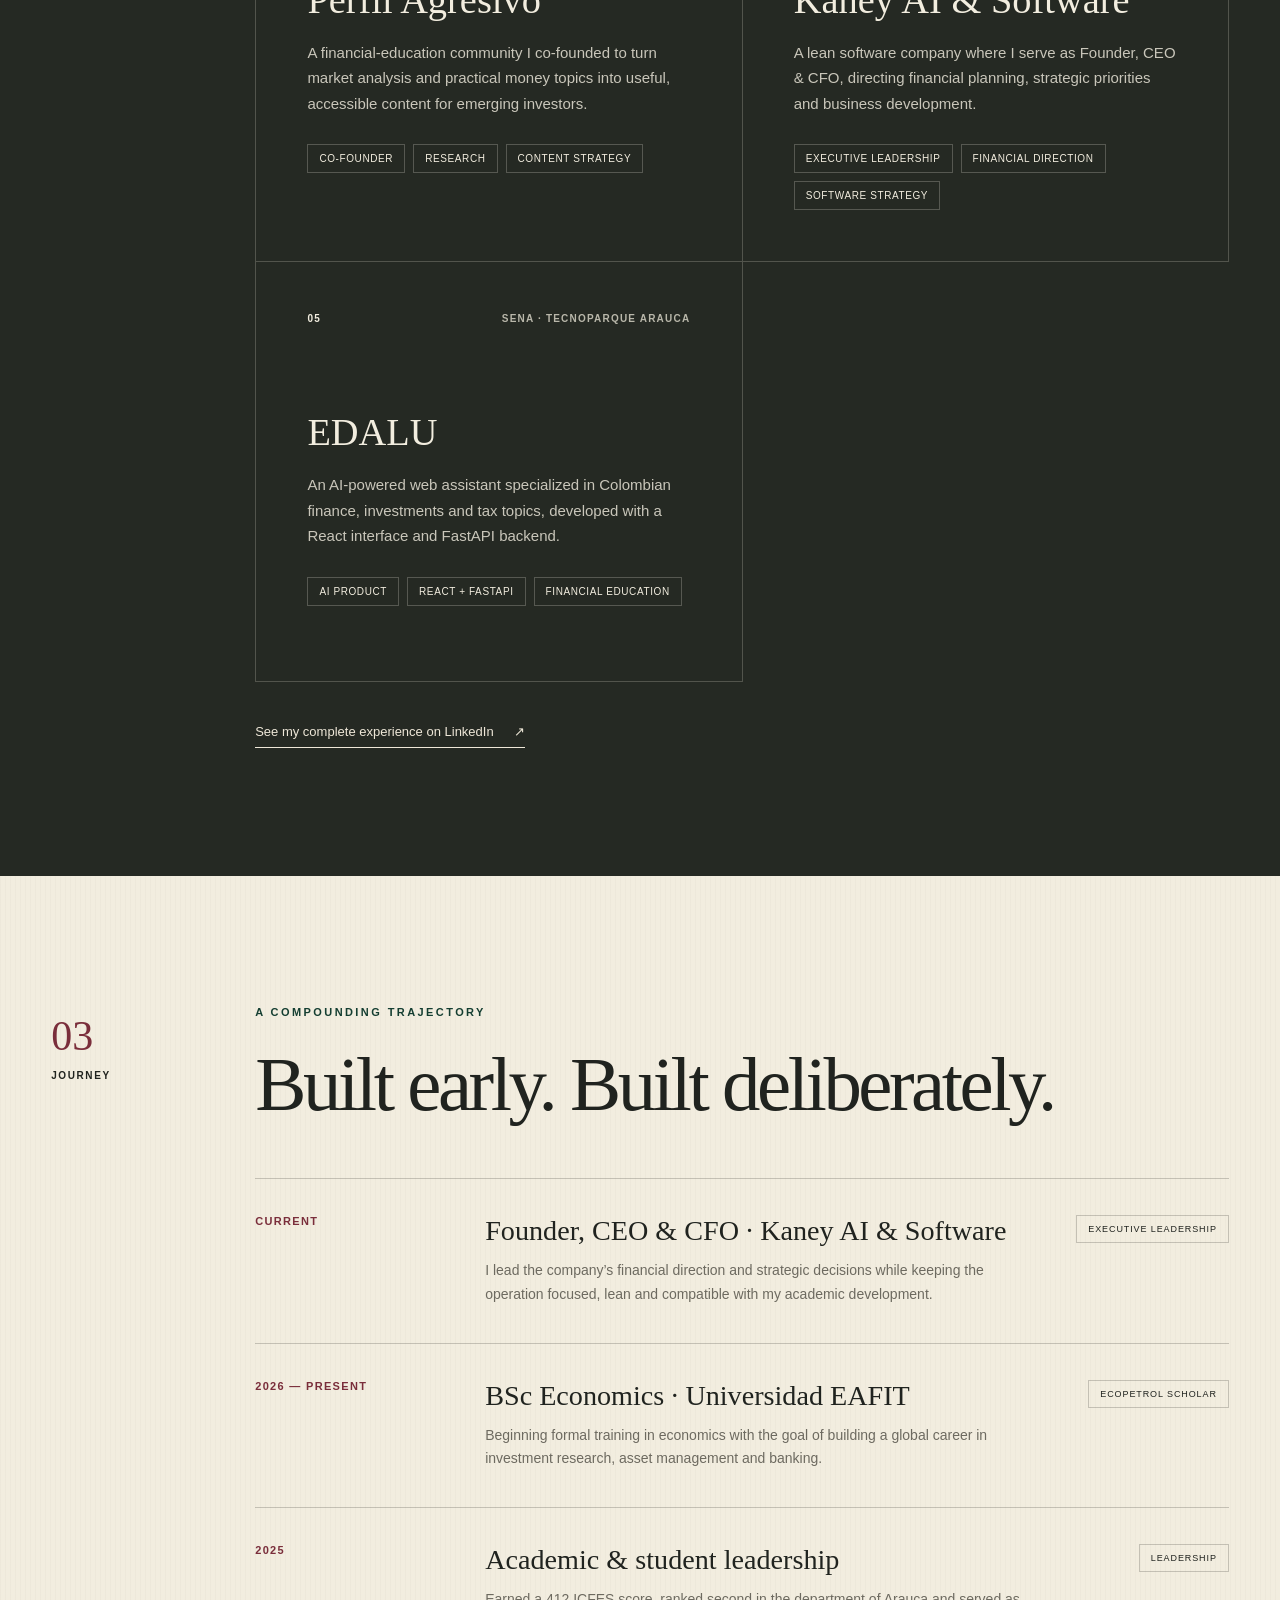
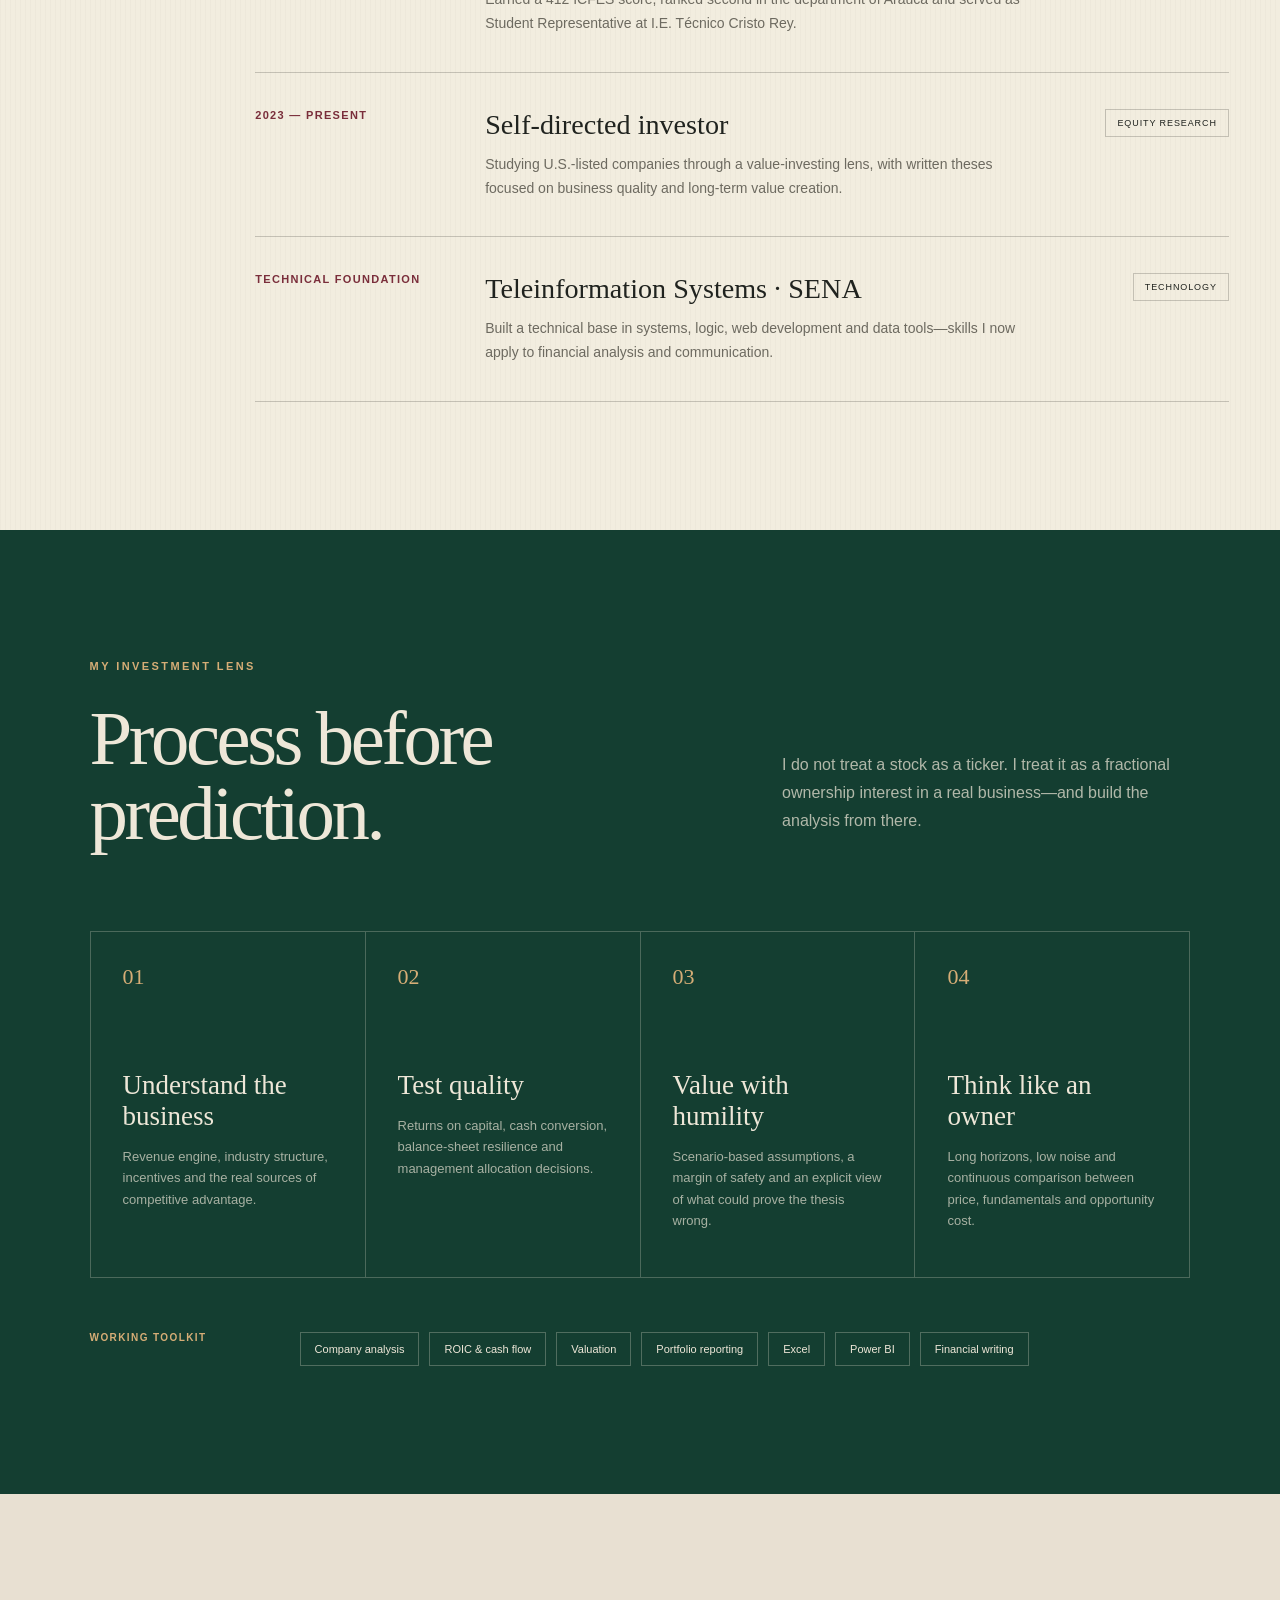
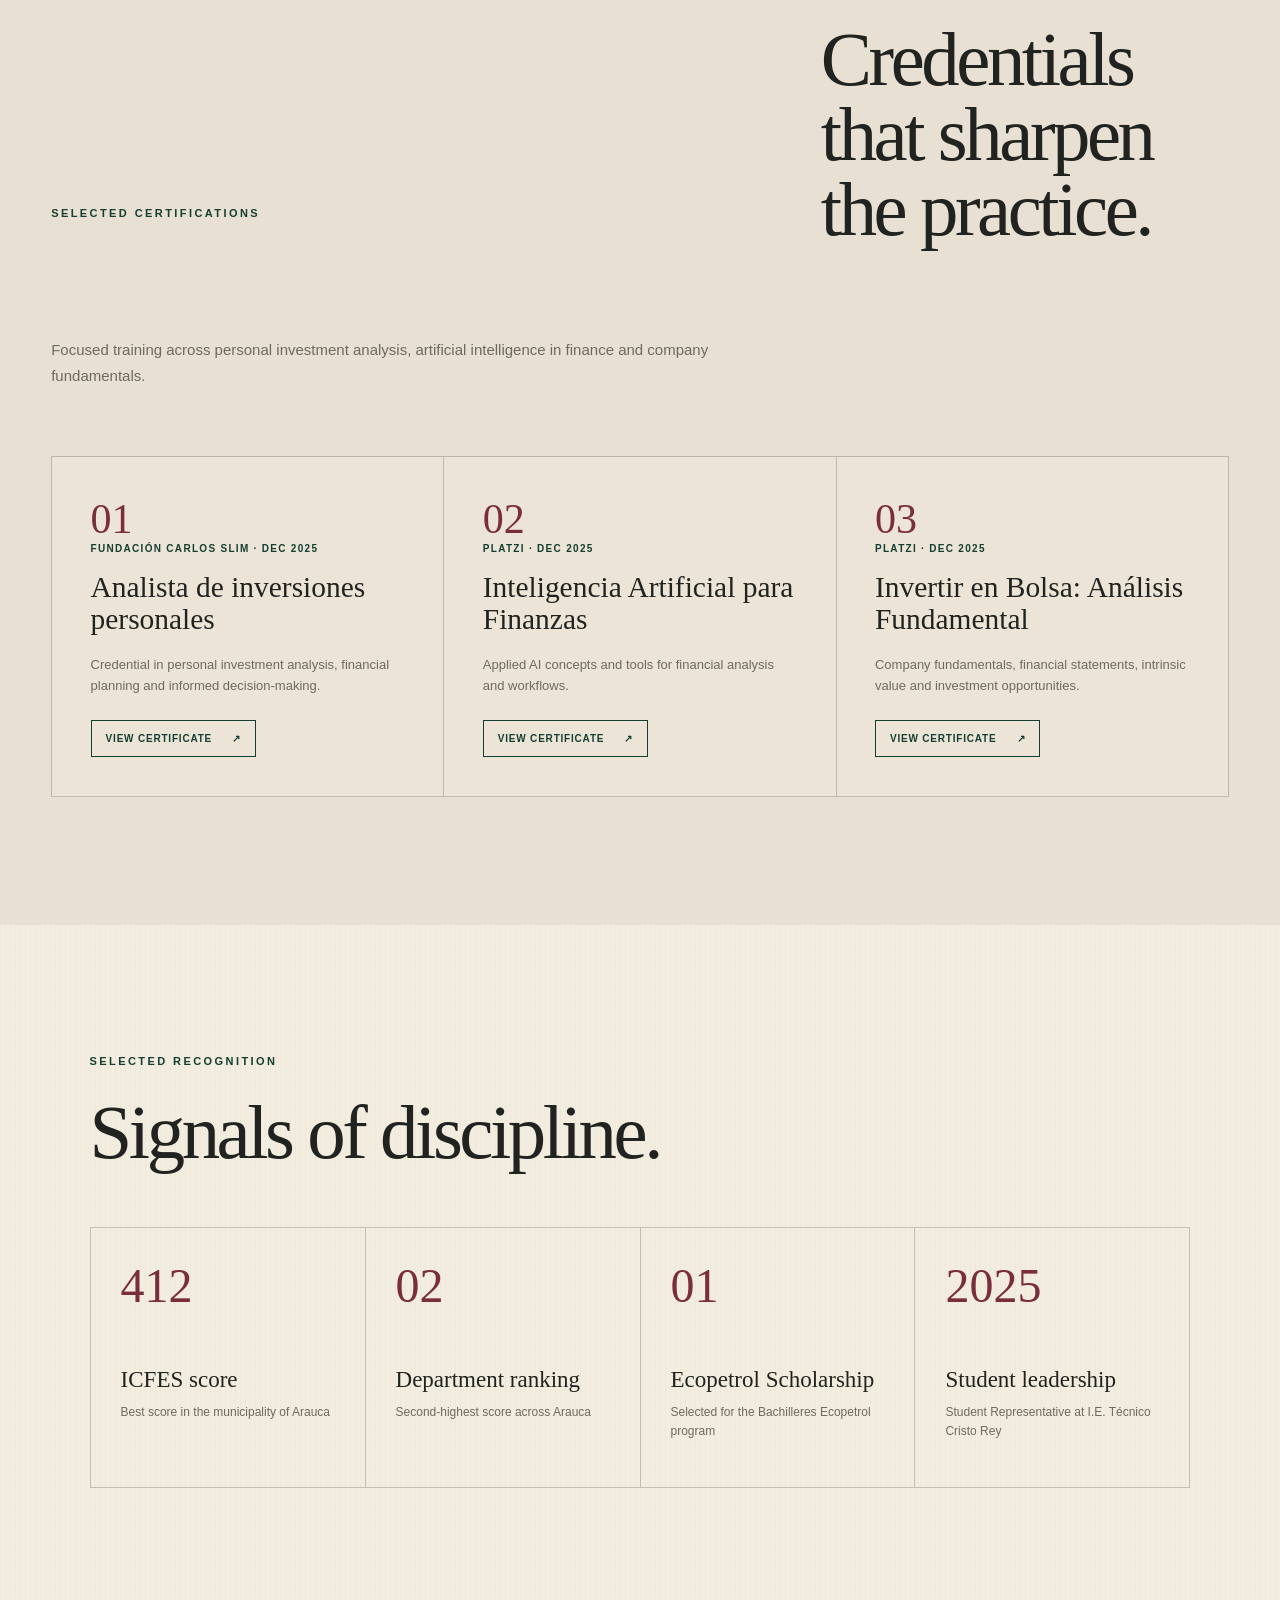
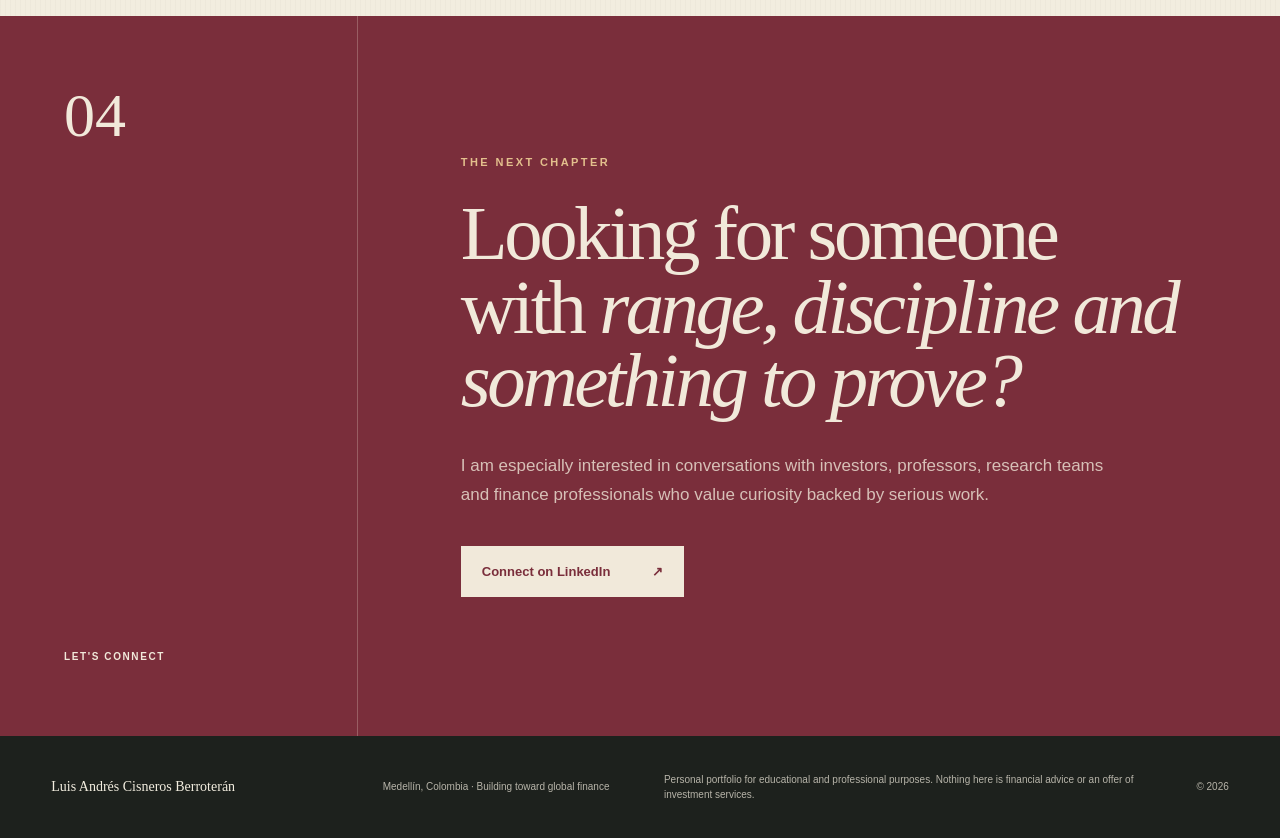
==== commit 64936286: "Link official personal certificates" ====
--- a/index.html
+++ b/index.html
@@ -11,8 +11,8 @@
   <meta property="og:type" content="website">
   <meta property="og:url" content="https://luis-andtes.github.io/andres-cisneros-portfolio/">
   <link rel="canonical" href="https://luis-andtes.github.io/andres-cisneros-portfolio/">
-  <link rel="stylesheet" href="styles.css?v=ticker-legibility">
-  <script src="i18n.js?v=ticker-legibility" defer></script>
+  <link rel="stylesheet" href="styles.css?v=personal-certificates">
+  <script src="i18n.js?v=personal-certificates" defer></script>
 </head>
-<body><main><a class="skip-link" href="#content">Skip to content</a><header class="site-header"><a class="brand" href="#top" aria-label="Luis Andrés Cisneros — home"><span class="brand-name">Luis Andrés Cisneros</span></a><nav class="desktop-nav" aria-label="Primary navigation"><a href="#profile">Profile</a><a href="#work">Selected work</a><a href="#journey">Journey</a><a href="#approach">Approach</a><a href="#certifications">Certifications</a><a href="#contact">Contact</a></nav><details class="mobile-menu"><summary aria-label="Open navigation">Menu</summary><nav aria-label="Mobile navigation"><a href="#profile">Profile</a><a href="#work">Selected work</a><a href="#journey">Journey</a><a href="#approach">Approach</a><a href="#certifications">Certifications</a><a href="#contact">Contact</a></nav></details></header><section class="market-ticker" aria-label="Main assets of my investment fund"><div class="market-label"><strong>Main fund assets</strong><small>Live or delayed market data</small></div><div class="tradingview-widget-container"><div class="tradingview-widget-container__widget"></div><script type="text/javascript" src="https://s3.tradingview.com/external-embedding/embed-widget-ticker-tape.js" async>{"symbols":[{"proName":"BITSTAMP:BTCUSD","title":"BTC"},{"proName":"FX_IDC:USDCOP","title":"USD/COP"},{"proName":"NASDAQ:NVDA","title":"NVDA"},{"proName":"NYSE:NVO","title":"NVO"},{"proName":"NASDAQ:ASML","title":"ASML"},{"proName":"NYSE:NU","title":"NU"},{"proName":"NASDAQ:MSFT","title":"MSFT"},{"proName":"NASDAQ:META","title":"META"}],"showSymbolLogo":false,"isTransparent":true,"displayMode":"compact","colorTheme":"light","locale":"en"}</script></div></section><div id="content"><section class="hero" id="top"><div class="hero-copy"><p class="eyebrow">Economics <span>•</span> Investments <span>•</span> Financial analysis</p><p class="hero-name">Luis Andrés Cisneros Berroterán</p><h1>I turn ambition into <em>disciplined financial thinking.</em></h1><p class="hero-intro">I&#x27;m an Economics student at EAFIT, an Ecopetrol Scholar and a value investor from Arauca, Colombia. I build research, systems and clear investment narratives with one goal: becoming an exceptional capital allocator.</p><div class="hero-actions"><a class="button button-primary" href="#work">Explore my work <span aria-hidden="true">↘</span></a><a class="button button-secondary" href="https://www.linkedin.com/in/andrescisneros1346/" target="_blank" rel="noreferrer">View LinkedIn <span aria-hidden="true">↗</span></a></div><div class="proof-grid" aria-label="Selected credentials"><div class="proof"><strong>412</strong><span>ICFES score</span></div><div class="proof"><strong>#2</strong><span>Arauca department</span></div><div class="proof"><strong>2023</strong><span>Investing since</span></div><div class="proof"><strong>EAFIT</strong><span>Economics</span></div></div></div><aside class="hero-panel" aria-label="Personal investment thesis"><div class="panel-topline"><span>Personal thesis</span><span>01 / 04</span></div><p class="panel-quote">“The edge is not predicting the next headline. It is understanding a business well enough to stay rational when the price moves.”</p><div class="chart" aria-hidden="true"><span class="chart-line"></span><div class="bars"><i style="height:18%"></i><i style="height:24%"></i><i style="height:32%"></i><i style="height:28%"></i><i style="height:41%"></i><i style="height:38%"></i><i style="height:52%"></i><i style="height:49%"></i><i style="height:63%"></i><i style="height:58%"></i><i style="height:76%"></i><i style="height:72%"></i><i style="height:88%"></i></div></div><div class="panel-principles"><span>Evidence over noise</span><span>Owner mindset</span><span>Long-term focus</span></div><p class="panel-signature">— Andrés</p></aside></section><div class="opportunity-strip" aria-label="Current interests"><span>Open to</span><p>Mentorship</p><i>•</i><p>Research collaborations</p><i>•</i><p>Investment communities</p><i>•</i><p>Early-career opportunities</p></div><section class="section profile-section" id="profile"><div class="section-index"><span>01</span><p>Profile</p></div><div class="profile-main"><p class="section-kicker">From Arauca to global finance</p><h2>Ambition, made credible by evidence.</h2><div class="profile-story"><p class="lead-paragraph">I grew up in Arauca, where access to financial education is not something to take for granted. That made finance feel less like an abstract subject and more like a tool for widening opportunity.</p><div><p>My path has been built through scholarships, public leadership, self-directed research and an early conviction: capital allocation is one of the clearest ways to understand how businesses create value.</p><p>At EAFIT, I am formalizing that instinct with economics. Outside the classroom, I analyze companies, build decision frameworks, create financial education and document what I learn.</p></div></div><div class="strength-grid"><article><span>A</span><h3>Analytical rigor</h3><p>I decompose businesses into economics, incentives, cash flows and risk.</p></article><article><span>B</span><h3>Ownership mindset</h3><p>I take responsibility for the process, the assumptions and the outcome.</p></article><article><span>C</span><h3>Clear communication</h3><p>I turn complex financial ideas into structured, useful narratives.</p></article><article><span>D</span><h3>Technical fluency</h3><p>I connect financial thinking with systems, data tools and digital products.</p></article></div></div></section><section class="section work-section" id="work"><div class="section-index light-index"><span>02</span><p>Selected work</p></div><div class="work-main"><div class="section-heading-row"><div><p class="section-kicker">Ideas made tangible</p><h2>Work that shows how I think.</h2></div><p>I use projects to turn financial curiosity into repeatable research, communication and decision-making systems.</p></div><div class="work-grid"><article class="work-card featured"><div class="work-card-top"><span>01</span><p>Founder &amp; portfolio manager · Active</p></div><h3>Cisneros Fund</h3><p class="work-description">An informal investment fund serving real clients and managing approximately COP 50 million. I lead portfolio construction, research, reporting and client communication.</p><ul><li>≈ COP 50M managed</li><li>Real client portfolios</li><li>Research &amp; reporting</li></ul></article><article class="work-card "><div class="work-card-top"><span>02</span><p>Course designer &amp; seminar facilitator</p></div><h3>12-module Investment Course &amp; Seminar</h3><p class="work-description">I designed the complete course and delivered it as a seminar for a group of young people in Arauca, covering personal finance, investing, stocks, valuation and investor behavior.</p><ul><li>Course design</li><li>Seminar facilitation</li><li>Youth financial education</li></ul></article><article class="work-card "><div class="work-card-top"><span>03</span><p>Co-founder · Financial education</p></div><h3>Perfil Agresivo</h3><p class="work-description">A financial-education community I co-founded to turn market analysis and practical money topics into useful, accessible content for emerging investors.</p><ul><li>Co-founder</li><li>Research</li><li>Content strategy</li></ul></article><article class="work-card "><div class="work-card-top"><span>04</span><p>Software venture · Current</p></div><h3>Kaney AI &amp; Software</h3><p class="work-description">A lean software company where I serve as Founder, CEO &amp; CFO, directing financial planning, strategic priorities and business development.</p><ul><li>Executive leadership</li><li>Financial direction</li><li>Software strategy</li></ul></article><article class="work-card "><div class="work-card-top"><span>05</span><p>SENA · Tecnoparque Arauca</p></div><h3>EDALU</h3><p class="work-description">An AI-powered web assistant specialized in Colombian finance, investments and tax topics, developed with a React interface and FastAPI backend.</p><ul><li>AI product</li><li>React + FastAPI</li><li>Financial education</li></ul></article></div><a class="text-link light-link" href="https://www.linkedin.com/in/andrescisneros1346/" target="_blank" rel="noreferrer">See my complete experience on LinkedIn <span aria-hidden="true">↗</span></a></div></section><section class="section journey-section" id="journey"><div class="section-index"><span>03</span><p>Journey</p></div><div class="journey-main"><p class="section-kicker">A compounding trajectory</p><h2>Built early. Built deliberately.</h2><div class="timeline"><article><div class="timeline-year">Current</div><div class="timeline-copy"><h3>Founder, CEO &amp; CFO · Kaney AI &amp; Software</h3><p>I lead the company’s financial direction and strategic decisions while keeping the operation focused, lean and compatible with my academic development.</p></div><span class="timeline-tag">Executive leadership</span></article><article><div class="timeline-year">2026 — Present</div><div class="timeline-copy"><h3>BSc Economics · Universidad EAFIT</h3><p>Beginning formal training in economics with the goal of building a global career in investment research, asset management and banking.</p></div><span class="timeline-tag">Ecopetrol Scholar</span></article><article><div class="timeline-year">2025</div><div class="timeline-copy"><h3>Academic &amp; student leadership</h3><p>Earned a 412 ICFES score, ranked second in the department of Arauca and served as Student Representative at I.E. Técnico Cristo Rey.</p></div><span class="timeline-tag">Leadership</span></article><article><div class="timeline-year">2023 — Present</div><div class="timeline-copy"><h3>Self-directed investor</h3><p>Studying U.S.-listed companies through a value-investing lens, with written theses focused on business quality and long-term value creation.</p></div><span class="timeline-tag">Equity research</span></article><article><div class="timeline-year">Technical foundation</div><div class="timeline-copy"><h3>Teleinformation Systems · SENA</h3><p>Built a technical base in systems, logic, web development and data tools—skills I now apply to financial analysis and communication.</p></div><span class="timeline-tag">Technology</span></article></div></div></section><section class="approach-section" id="approach"><div class="approach-header"><div><p class="section-kicker">My investment lens</p><h2>Process before prediction.</h2></div><p>I do not treat a stock as a ticker. I treat it as a fractional ownership interest in a real business—and build the analysis from there.</p></div><div class="principles-grid"><article><span>01</span><h3>Understand the business</h3><p>Revenue engine, industry structure, incentives and the real sources of competitive advantage.</p></article><article><span>02</span><h3>Test quality</h3><p>Returns on capital, cash conversion, balance-sheet resilience and management allocation decisions.</p></article><article><span>03</span><h3>Value with humility</h3><p>Scenario-based assumptions, a margin of safety and an explicit view of what could prove the thesis wrong.</p></article><article><span>04</span><h3>Think like an owner</h3><p>Long horizons, low noise and continuous comparison between price, fundamentals and opportunity cost.</p></article></div><div class="toolkit"><p>Working toolkit</p><div><span>Company analysis</span><span>ROIC &amp; cash flow</span><span>Valuation</span><span>Portfolio reporting</span><span>Excel</span><span>Power BI</span><span>Financial writing</span></div></div></section><section class="certifications-section" id="certifications" aria-labelledby="certifications-title"><div class="certifications-header"><p class="section-kicker">Selected certifications</p><h2 id="certifications-title">Credentials that sharpen the practice.</h2><p>Focused training across personal investment analysis, artificial intelligence in finance and company fundamentals.</p></div><div class="certifications-grid"><article><span class="certificate-index">01</span><div><p class="certificate-issuer">Fundación Carlos Slim · Dec 2025</p><h3>Analista de inversiones personales</h3><p class="certificate-copy">Credential in personal investment analysis, financial planning and informed decision-making.</p></div></article><article><span class="certificate-index">02</span><div><p class="certificate-issuer">Platzi · Dec 2025</p><h3>Inteligencia Artificial para Finanzas</h3><p class="certificate-copy">Applied AI concepts and tools for financial analysis and workflows.</p></div></article><article><span class="certificate-index">03</span><div><p class="certificate-issuer">Platzi · Dec 2025</p><h3>Invertir en Bolsa: Análisis Fundamental</h3><p class="certificate-copy">Company fundamentals, financial statements, intrinsic value and investment opportunities.</p></div></article></div></section><section class="recognition-section" aria-labelledby="recognition-title"><p class="section-kicker">Selected recognition</p><h2 id="recognition-title">Signals of discipline.</h2><div class="recognition-grid"><article><strong>412</strong><p>ICFES score</p><span>Best score in the municipality of Arauca</span></article><article><strong>02</strong><p>Department ranking</p><span>Second-highest score across Arauca</span></article><article><strong>01</strong><p>Ecopetrol Scholarship</p><span>Selected for the Bachilleres Ecopetrol program</span></article><article><strong>2025</strong><p>Student leadership</p><span>Student Representative at I.E. Técnico Cristo Rey</span></article></div></section><section class="contact-section" id="contact"><div class="contact-label"><span>04</span><p>Let&#x27;s connect</p></div><div class="contact-main"><p class="section-kicker">The next chapter</p><h2>Looking for someone with <em>range, discipline and something to prove?</em></h2><p>I am especially interested in conversations with investors, professors, research teams and finance professionals who value curiosity backed by serious work.</p><a class="button contact-button" href="https://www.linkedin.com/in/andrescisneros1346/" target="_blank" rel="noreferrer">Connect on LinkedIn <span aria-hidden="true">↗</span></a></div></section></div><footer><div class="footer-brand"><p>Luis Andrés Cisneros Berroterán</p></div><p>Medellín, Colombia · Building toward global finance</p><p class="disclaimer">Personal portfolio for educational and professional purposes. Nothing here is financial advice or an offer of investment services.</p><p>© 2026</p></footer></main></body>
+<body><main><a class="skip-link" href="#content">Skip to content</a><header class="site-header"><a class="brand" href="#top" aria-label="Luis Andrés Cisneros — home"><span class="brand-name">Luis Andrés Cisneros</span></a><nav class="desktop-nav" aria-label="Primary navigation"><a href="#profile">Profile</a><a href="#work">Selected work</a><a href="#journey">Journey</a><a href="#approach">Approach</a><a href="#certifications">Certifications</a><a href="#contact">Contact</a></nav><details class="mobile-menu"><summary aria-label="Open navigation">Menu</summary><nav aria-label="Mobile navigation"><a href="#profile">Profile</a><a href="#work">Selected work</a><a href="#journey">Journey</a><a href="#approach">Approach</a><a href="#certifications">Certifications</a><a href="#contact">Contact</a></nav></details></header><section class="market-ticker" aria-label="Main assets of my investment fund"><div class="market-label"><strong>Main fund assets</strong><small>Live or delayed market data</small></div><div class="tradingview-widget-container"><div class="tradingview-widget-container__widget"></div><script type="text/javascript" src="https://s3.tradingview.com/external-embedding/embed-widget-ticker-tape.js" async>{"symbols":[{"proName":"BITSTAMP:BTCUSD","title":"BTC"},{"proName":"FX_IDC:USDCOP","title":"USD/COP"},{"proName":"NASDAQ:NVDA","title":"NVDA"},{"proName":"NYSE:NVO","title":"NVO"},{"proName":"NASDAQ:ASML","title":"ASML"},{"proName":"NYSE:NU","title":"NU"},{"proName":"NASDAQ:MSFT","title":"MSFT"},{"proName":"NASDAQ:META","title":"META"}],"showSymbolLogo":false,"isTransparent":true,"displayMode":"compact","colorTheme":"light","locale":"en"}</script></div></section><div id="content"><section class="hero" id="top"><div class="hero-copy"><p class="eyebrow">Economics <span>•</span> Investments <span>•</span> Financial analysis</p><p class="hero-name">Luis Andrés Cisneros Berroterán</p><h1>I turn ambition into <em>disciplined financial thinking.</em></h1><p class="hero-intro">I&#x27;m an Economics student at EAFIT, an Ecopetrol Scholar and a value investor from Arauca, Colombia. I build research, systems and clear investment narratives with one goal: becoming an exceptional capital allocator.</p><div class="hero-actions"><a class="button button-primary" href="#work">Explore my work <span aria-hidden="true">↘</span></a><a class="button button-secondary" href="https://www.linkedin.com/in/andrescisneros1346/" target="_blank" rel="noreferrer">View LinkedIn <span aria-hidden="true">↗</span></a></div><div class="proof-grid" aria-label="Selected credentials"><div class="proof"><strong>412</strong><span>ICFES score</span></div><div class="proof"><strong>#2</strong><span>Arauca department</span></div><div class="proof"><strong>2023</strong><span>Investing since</span></div><div class="proof"><strong>EAFIT</strong><span>Economics</span></div></div></div><aside class="hero-panel" aria-label="Personal investment thesis"><div class="panel-topline"><span>Personal thesis</span><span>01 / 04</span></div><p class="panel-quote">“The edge is not predicting the next headline. It is understanding a business well enough to stay rational when the price moves.”</p><div class="chart" aria-hidden="true"><span class="chart-line"></span><div class="bars"><i style="height:18%"></i><i style="height:24%"></i><i style="height:32%"></i><i style="height:28%"></i><i style="height:41%"></i><i style="height:38%"></i><i style="height:52%"></i><i style="height:49%"></i><i style="height:63%"></i><i style="height:58%"></i><i style="height:76%"></i><i style="height:72%"></i><i style="height:88%"></i></div></div><div class="panel-principles"><span>Evidence over noise</span><span>Owner mindset</span><span>Long-term focus</span></div><p class="panel-signature">— Andrés</p></aside></section><div class="opportunity-strip" aria-label="Current interests"><span>Open to</span><p>Mentorship</p><i>•</i><p>Research collaborations</p><i>•</i><p>Investment communities</p><i>•</i><p>Early-career opportunities</p></div><section class="section profile-section" id="profile"><div class="section-index"><span>01</span><p>Profile</p></div><div class="profile-main"><p class="section-kicker">From Arauca to global finance</p><h2>Ambition, made credible by evidence.</h2><div class="profile-story"><p class="lead-paragraph">I grew up in Arauca, where access to financial education is not something to take for granted. That made finance feel less like an abstract subject and more like a tool for widening opportunity.</p><div><p>My path has been built through scholarships, public leadership, self-directed research and an early conviction: capital allocation is one of the clearest ways to understand how businesses create value.</p><p>At EAFIT, I am formalizing that instinct with economics. Outside the classroom, I analyze companies, build decision frameworks, create financial education and document what I learn.</p></div></div><div class="strength-grid"><article><span>A</span><h3>Analytical rigor</h3><p>I decompose businesses into economics, incentives, cash flows and risk.</p></article><article><span>B</span><h3>Ownership mindset</h3><p>I take responsibility for the process, the assumptions and the outcome.</p></article><article><span>C</span><h3>Clear communication</h3><p>I turn complex financial ideas into structured, useful narratives.</p></article><article><span>D</span><h3>Technical fluency</h3><p>I connect financial thinking with systems, data tools and digital products.</p></article></div></div></section><section class="section work-section" id="work"><div class="section-index light-index"><span>02</span><p>Selected work</p></div><div class="work-main"><div class="section-heading-row"><div><p class="section-kicker">Ideas made tangible</p><h2>Work that shows how I think.</h2></div><p>I use projects to turn financial curiosity into repeatable research, communication and decision-making systems.</p></div><div class="work-grid"><article class="work-card featured"><div class="work-card-top"><span>01</span><p>Founder &amp; portfolio manager · Active</p></div><h3>Cisneros Fund</h3><p class="work-description">An informal investment fund serving real clients and managing approximately COP 50 million. I lead portfolio construction, research, reporting and client communication.</p><ul><li>≈ COP 50M managed</li><li>Real client portfolios</li><li>Research &amp; reporting</li></ul></article><article class="work-card "><div class="work-card-top"><span>02</span><p>Course designer &amp; seminar facilitator</p></div><h3>12-module Investment Course &amp; Seminar</h3><p class="work-description">I designed the complete course and delivered it as a seminar for a group of young people in Arauca, covering personal finance, investing, stocks, valuation and investor behavior.</p><ul><li>Course design</li><li>Seminar facilitation</li><li>Youth financial education</li></ul></article><article class="work-card "><div class="work-card-top"><span>03</span><p>Co-founder · Financial education</p></div><h3>Perfil Agresivo</h3><p class="work-description">A financial-education community I co-founded to turn market analysis and practical money topics into useful, accessible content for emerging investors.</p><ul><li>Co-founder</li><li>Research</li><li>Content strategy</li></ul></article><article class="work-card "><div class="work-card-top"><span>04</span><p>Software venture · Current</p></div><h3>Kaney AI &amp; Software</h3><p class="work-description">A lean software company where I serve as Founder, CEO &amp; CFO, directing financial planning, strategic priorities and business development.</p><ul><li>Executive leadership</li><li>Financial direction</li><li>Software strategy</li></ul></article><article class="work-card "><div class="work-card-top"><span>05</span><p>SENA · Tecnoparque Arauca</p></div><h3>EDALU</h3><p class="work-description">An AI-powered web assistant specialized in Colombian finance, investments and tax topics, developed with a React interface and FastAPI backend.</p><ul><li>AI product</li><li>React + FastAPI</li><li>Financial education</li></ul></article></div><a class="text-link light-link" href="https://www.linkedin.com/in/andrescisneros1346/" target="_blank" rel="noreferrer">See my complete experience on LinkedIn <span aria-hidden="true">↗</span></a></div></section><section class="section journey-section" id="journey"><div class="section-index"><span>03</span><p>Journey</p></div><div class="journey-main"><p class="section-kicker">A compounding trajectory</p><h2>Built early. Built deliberately.</h2><div class="timeline"><article><div class="timeline-year">Current</div><div class="timeline-copy"><h3>Founder, CEO &amp; CFO · Kaney AI &amp; Software</h3><p>I lead the company’s financial direction and strategic decisions while keeping the operation focused, lean and compatible with my academic development.</p></div><span class="timeline-tag">Executive leadership</span></article><article><div class="timeline-year">2026 — Present</div><div class="timeline-copy"><h3>BSc Economics · Universidad EAFIT</h3><p>Beginning formal training in economics with the goal of building a global career in investment research, asset management and banking.</p></div><span class="timeline-tag">Ecopetrol Scholar</span></article><article><div class="timeline-year">2025</div><div class="timeline-copy"><h3>Academic &amp; student leadership</h3><p>Earned a 412 ICFES score, ranked second in the department of Arauca and served as Student Representative at I.E. Técnico Cristo Rey.</p></div><span class="timeline-tag">Leadership</span></article><article><div class="timeline-year">2023 — Present</div><div class="timeline-copy"><h3>Self-directed investor</h3><p>Studying U.S.-listed companies through a value-investing lens, with written theses focused on business quality and long-term value creation.</p></div><span class="timeline-tag">Equity research</span></article><article><div class="timeline-year">Technical foundation</div><div class="timeline-copy"><h3>Teleinformation Systems · SENA</h3><p>Built a technical base in systems, logic, web development and data tools—skills I now apply to financial analysis and communication.</p></div><span class="timeline-tag">Technology</span></article></div></div></section><section class="approach-section" id="approach"><div class="approach-header"><div><p class="section-kicker">My investment lens</p><h2>Process before prediction.</h2></div><p>I do not treat a stock as a ticker. I treat it as a fractional ownership interest in a real business—and build the analysis from there.</p></div><div class="principles-grid"><article><span>01</span><h3>Understand the business</h3><p>Revenue engine, industry structure, incentives and the real sources of competitive advantage.</p></article><article><span>02</span><h3>Test quality</h3><p>Returns on capital, cash conversion, balance-sheet resilience and management allocation decisions.</p></article><article><span>03</span><h3>Value with humility</h3><p>Scenario-based assumptions, a margin of safety and an explicit view of what could prove the thesis wrong.</p></article><article><span>04</span><h3>Think like an owner</h3><p>Long horizons, low noise and continuous comparison between price, fundamentals and opportunity cost.</p></article></div><div class="toolkit"><p>Working toolkit</p><div><span>Company analysis</span><span>ROIC &amp; cash flow</span><span>Valuation</span><span>Portfolio reporting</span><span>Excel</span><span>Power BI</span><span>Financial writing</span></div></div></section><section class="certifications-section" id="certifications" aria-labelledby="certifications-title"><div class="certifications-header"><p class="section-kicker">Selected certifications</p><h2 id="certifications-title">Credentials that sharpen the practice.</h2><p>Focused training across personal investment analysis, artificial intelligence in finance and company fundamentals.</p></div><div class="certifications-grid"><article><span class="certificate-index">01</span><div><p class="certificate-issuer">Fundación Carlos Slim · Dec 2025</p><h3>Analista de inversiones personales</h3><p class="certificate-copy">Credential in personal investment analysis, financial planning and informed decision-making.</p><a class="certificate-link" href="https://capacitateparaelempleo.org/verifica/c86bc0ba-84dd-4f67-a14a-19133aa0ee88/01ec3e01-1753-4b5c-9e29-a7cebbd2ef7e" target="_blank" rel="noreferrer" aria-label="View Luis Andrés Cisneros personal investment analyst certificate"><span class="certificate-link-copy">View certificate</span><span aria-hidden="true">↗</span></a></div></article><article><span class="certificate-index">02</span><div><p class="certificate-issuer">Platzi · Dec 2025</p><h3>Inteligencia Artificial para Finanzas</h3><p class="certificate-copy">Applied AI concepts and tools for financial analysis and workflows.</p><a class="certificate-link" href="https://platzi.com/p/luis.acisneros062009/curso/7966-ia-finanzas/diploma/detalle/" target="_blank" rel="noreferrer" aria-label="View Luis Andrés Cisneros Artificial Intelligence for Finance certificate"><span class="certificate-link-copy">View certificate</span><span aria-hidden="true">↗</span></a></div></article><article><span class="certificate-index">03</span><div><p class="certificate-issuer">Platzi · Dec 2025</p><h3>Invertir en Bolsa: Análisis Fundamental</h3><p class="certificate-copy">Company fundamentals, financial statements, intrinsic value and investment opportunities.</p><a class="certificate-link" href="https://platzi.com/p/luis.acisneros062009/curso/2343-inversion-bolsa/diploma/detalle/" target="_blank" rel="noreferrer" aria-label="View Luis Andrés Cisneros Fundamental Analysis certificate"><span class="certificate-link-copy">View certificate</span><span aria-hidden="true">↗</span></a></div></article></div></section><section class="recognition-section" aria-labelledby="recognition-title"><p class="section-kicker">Selected recognition</p><h2 id="recognition-title">Signals of discipline.</h2><div class="recognition-grid"><article><strong>412</strong><p>ICFES score</p><span>Best score in the municipality of Arauca</span></article><article><strong>02</strong><p>Department ranking</p><span>Second-highest score across Arauca</span></article><article><strong>01</strong><p>Ecopetrol Scholarship</p><span>Selected for the Bachilleres Ecopetrol program</span></article><article><strong>2025</strong><p>Student leadership</p><span>Student Representative at I.E. Técnico Cristo Rey</span></article></div></section><section class="contact-section" id="contact"><div class="contact-label"><span>04</span><p>Let&#x27;s connect</p></div><div class="contact-main"><p class="section-kicker">The next chapter</p><h2>Looking for someone with <em>range, discipline and something to prove?</em></h2><p>I am especially interested in conversations with investors, professors, research teams and finance professionals who value curiosity backed by serious work.</p><a class="button contact-button" href="https://www.linkedin.com/in/andrescisneros1346/" target="_blank" rel="noreferrer">Connect on LinkedIn <span aria-hidden="true">↗</span></a></div></section></div><footer><div class="footer-brand"><p>Luis Andrés Cisneros Berroterán</p></div><p>Medellín, Colombia · Building toward global finance</p><p class="disclaimer">Personal portfolio for educational and professional purposes. Nothing here is financial advice or an offer of investment services.</p><p>© 2026</p></footer></main></body>
 </html>
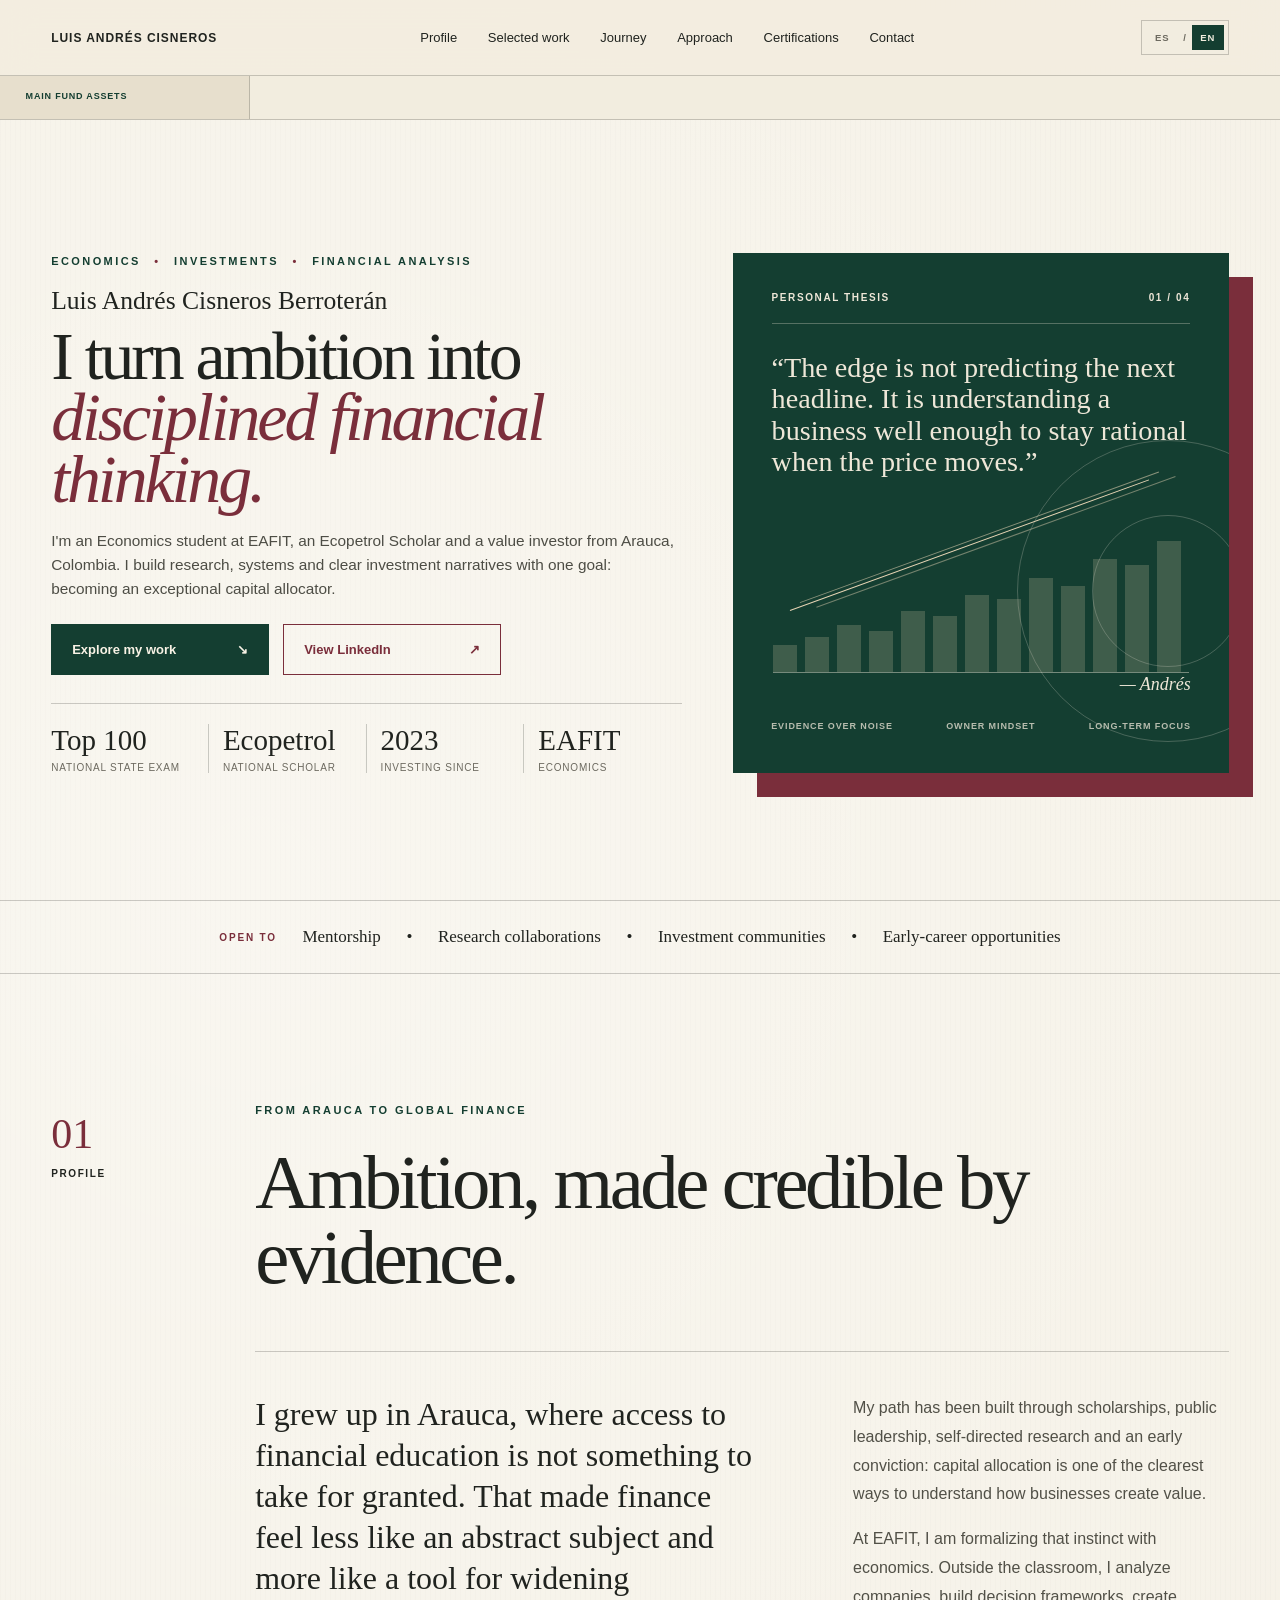
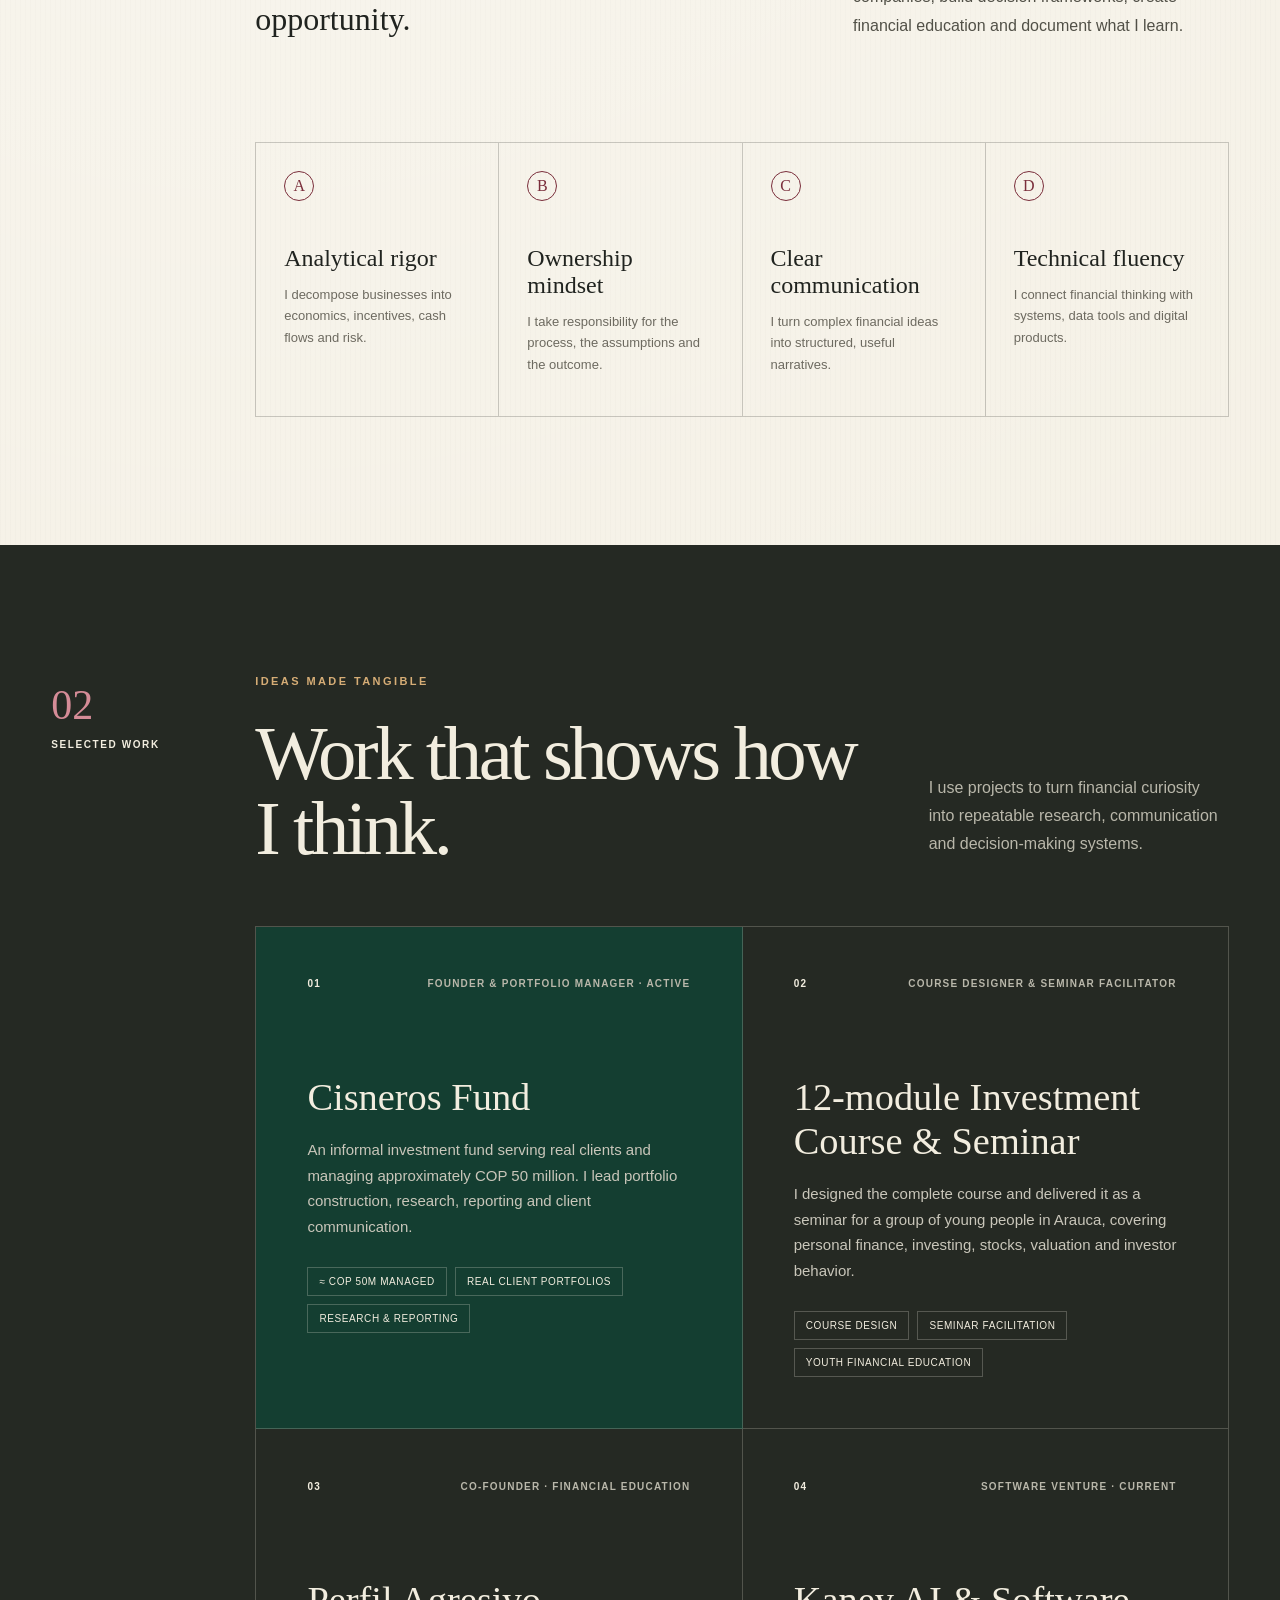
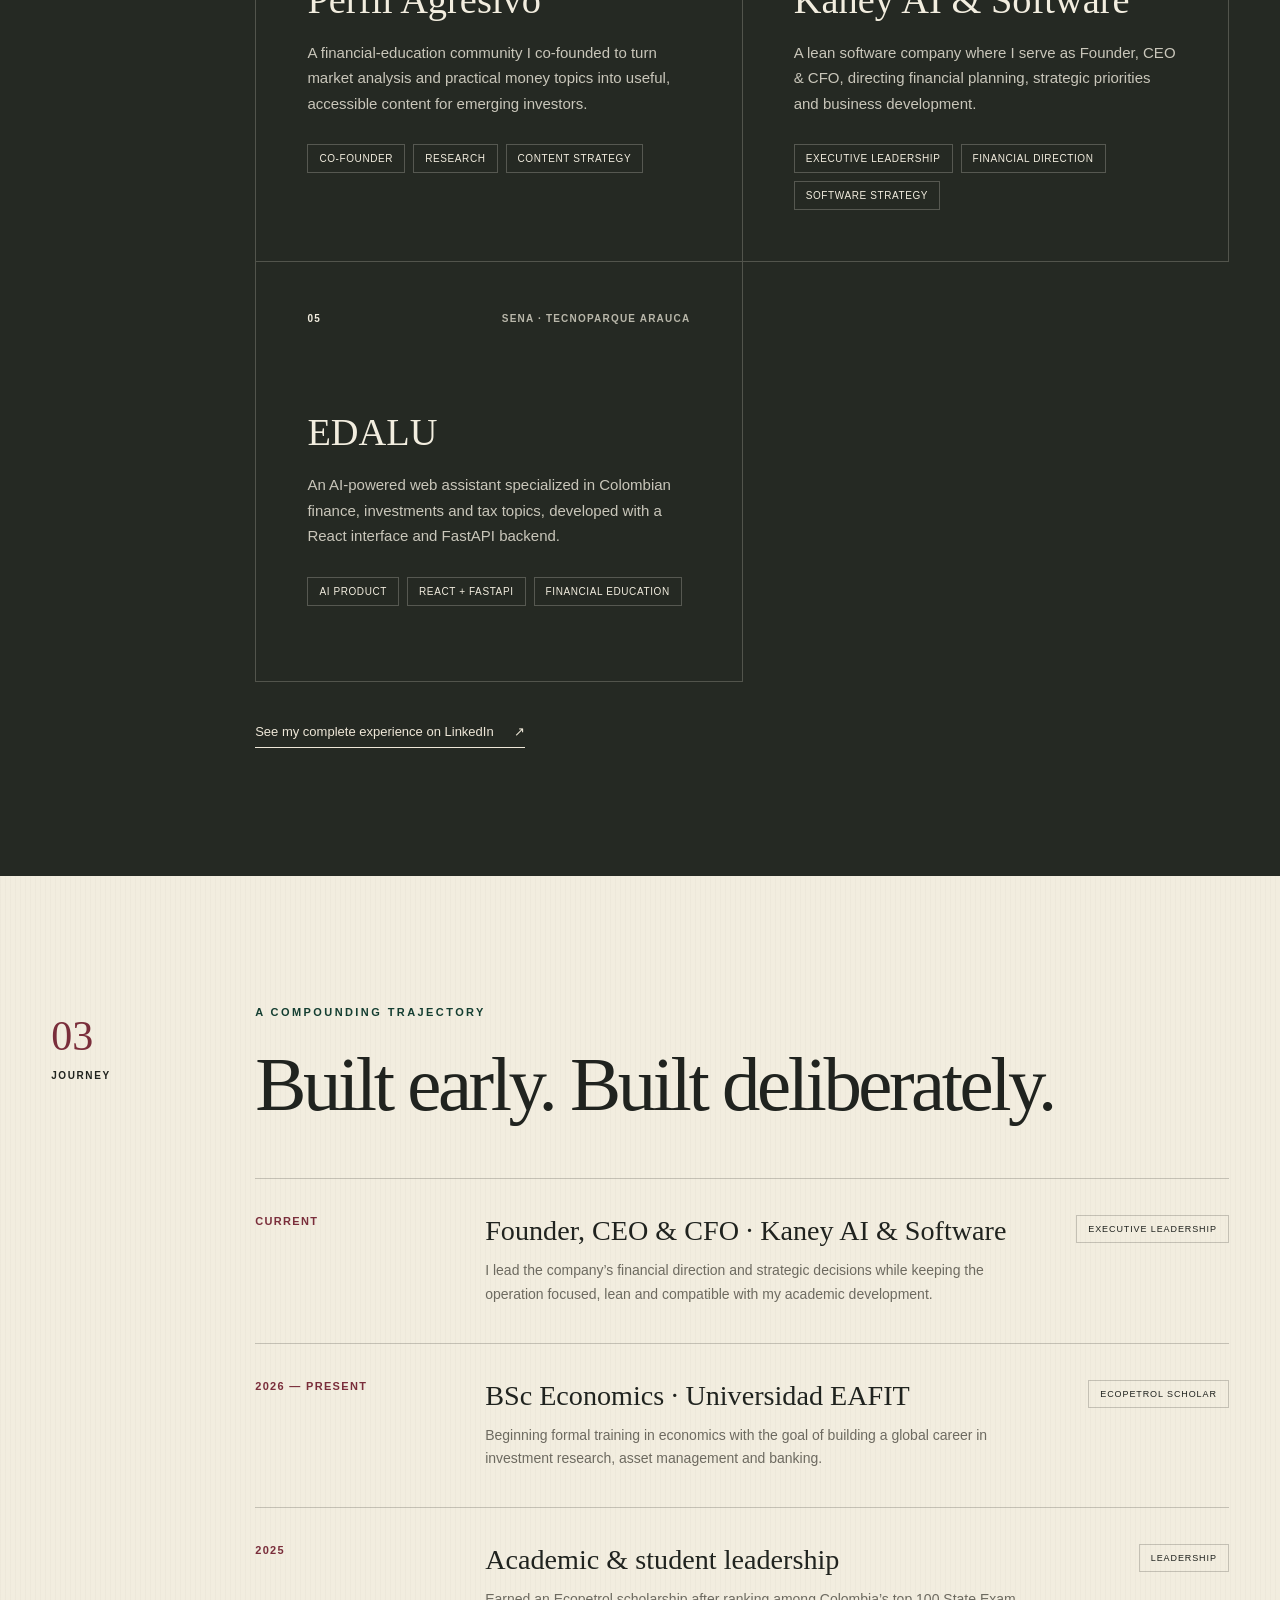
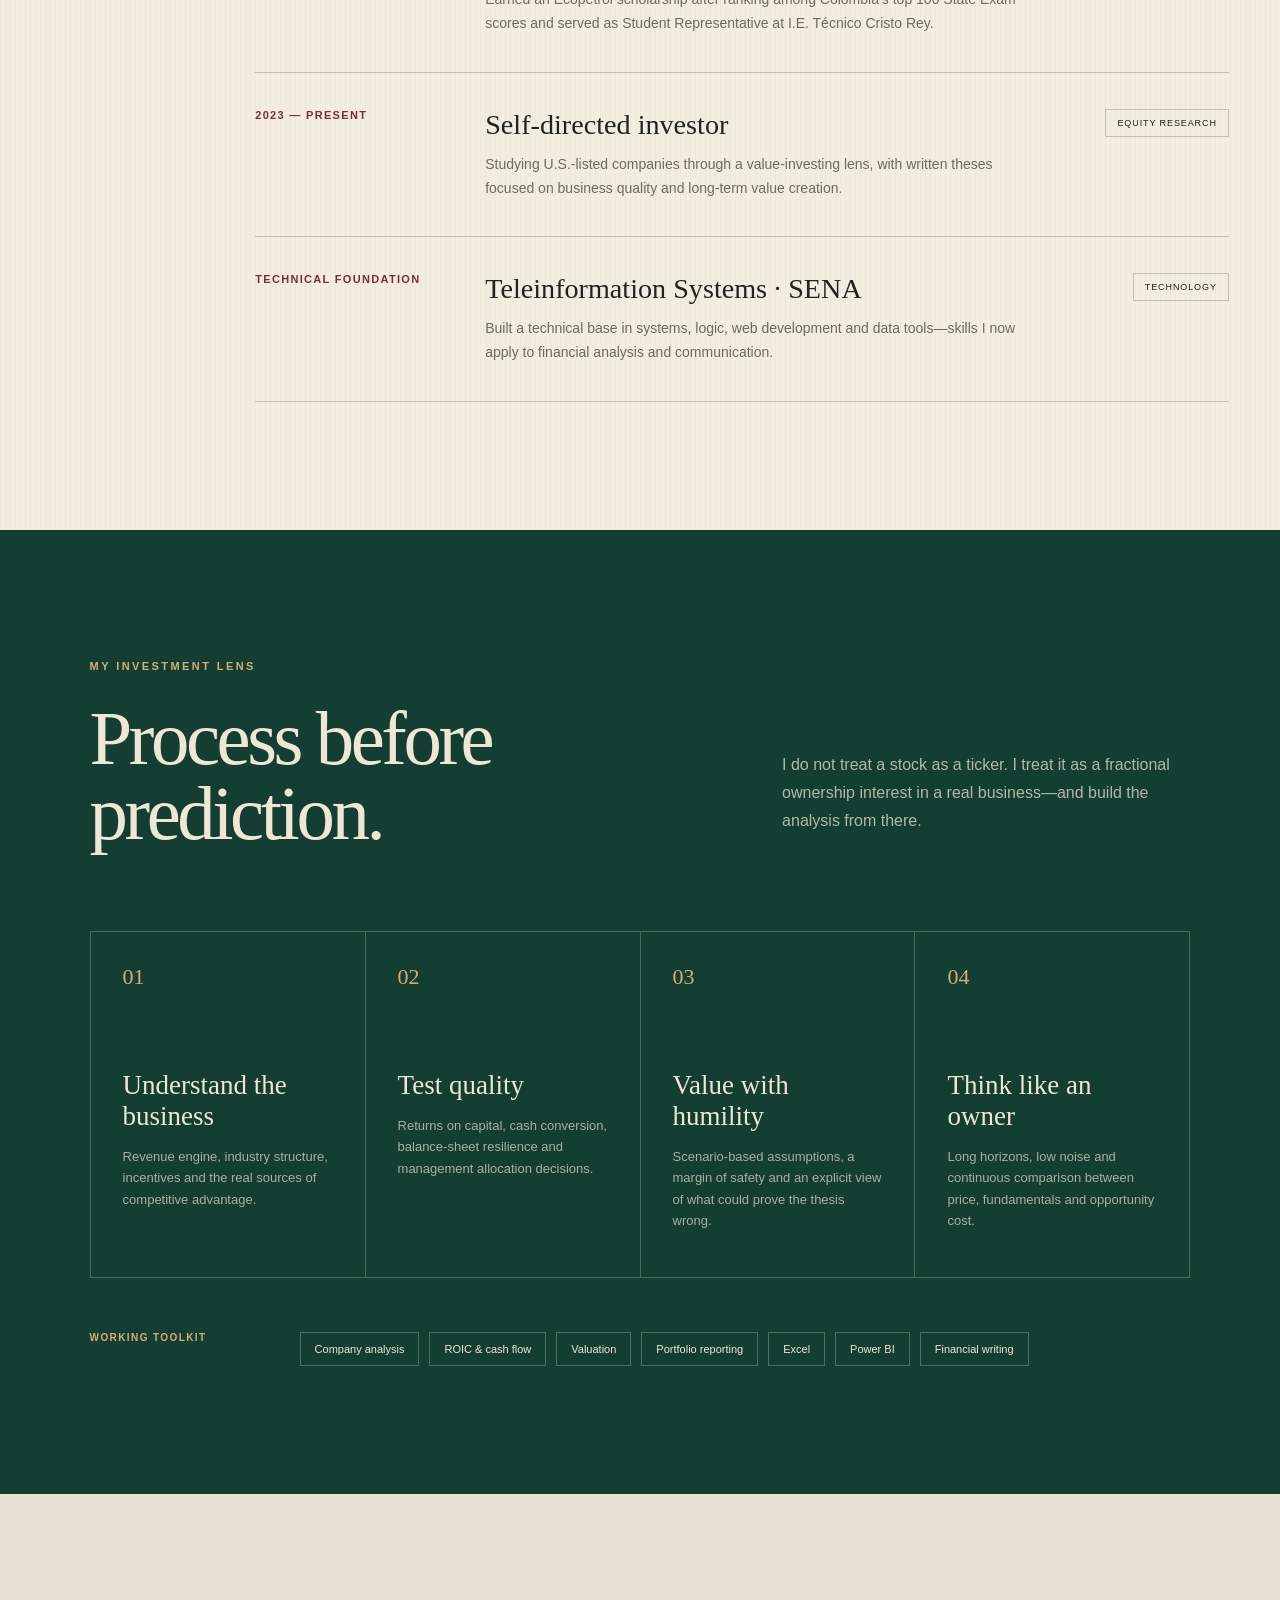
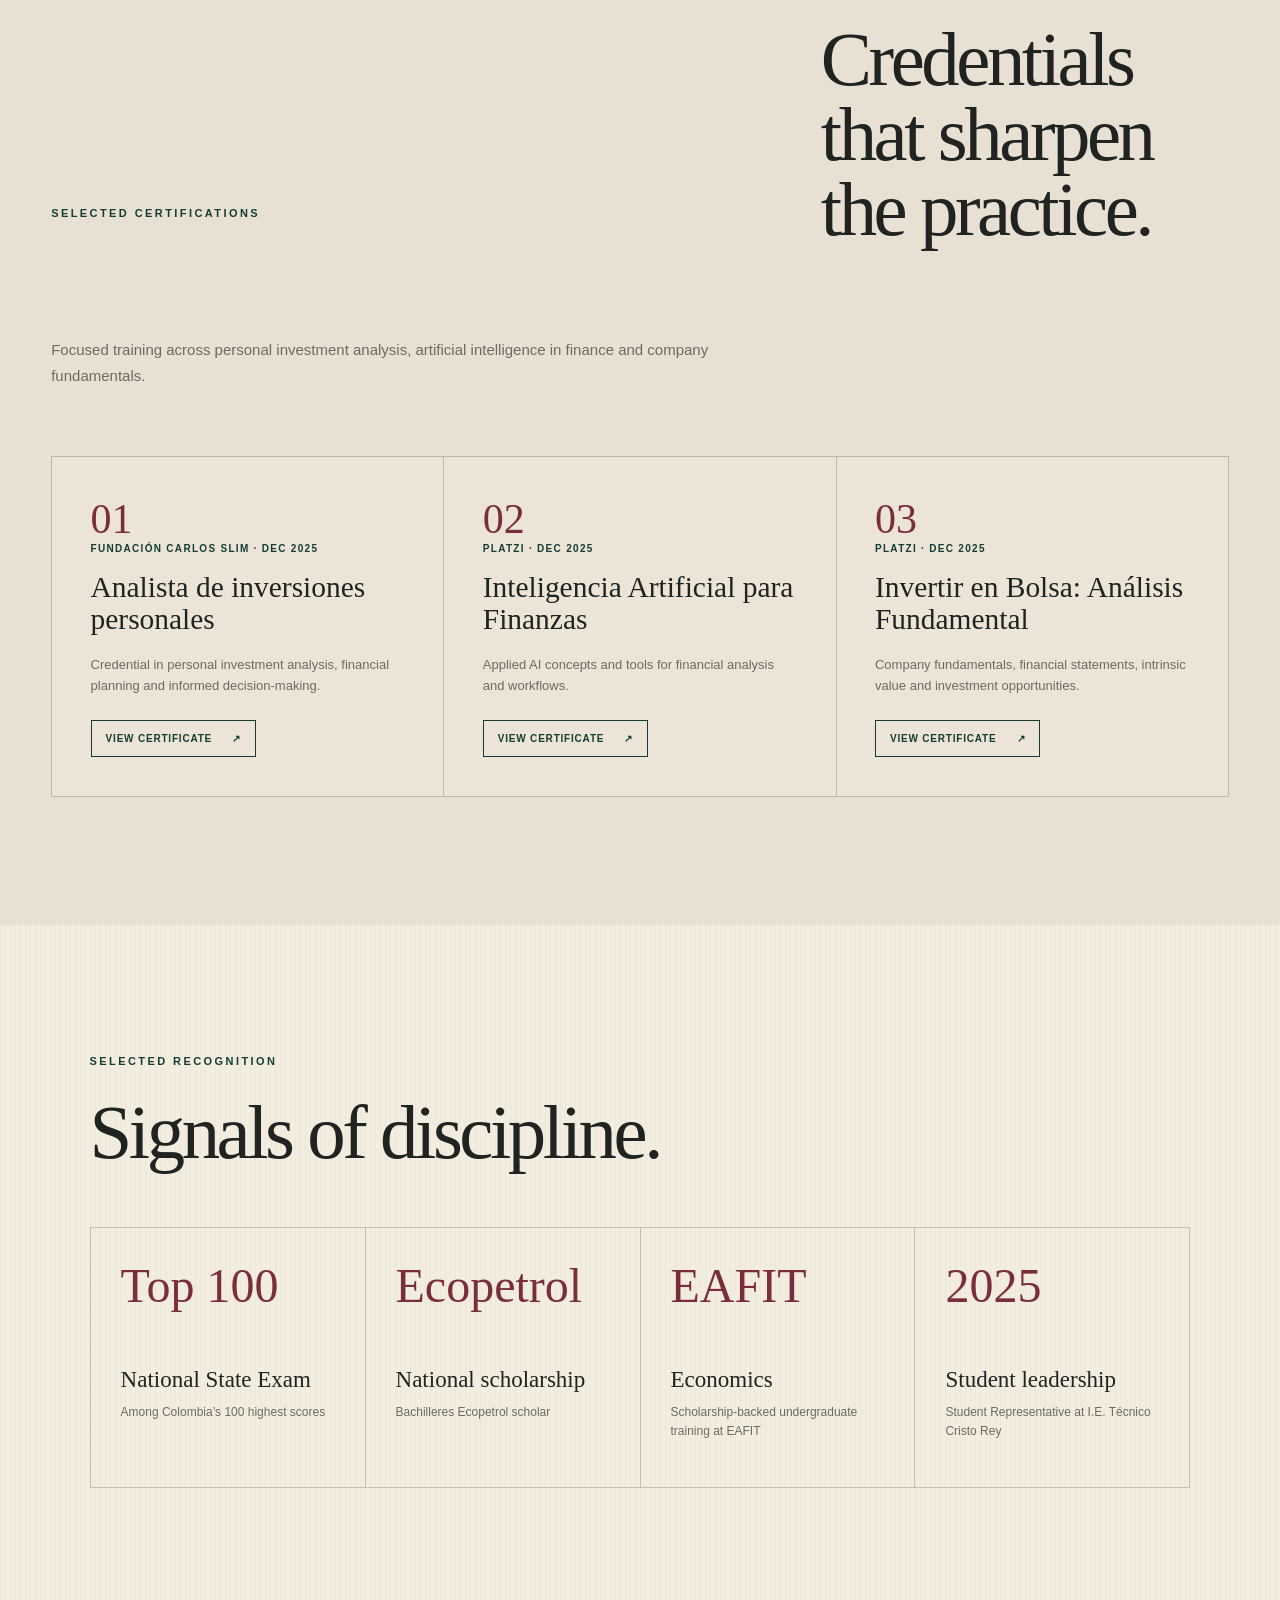
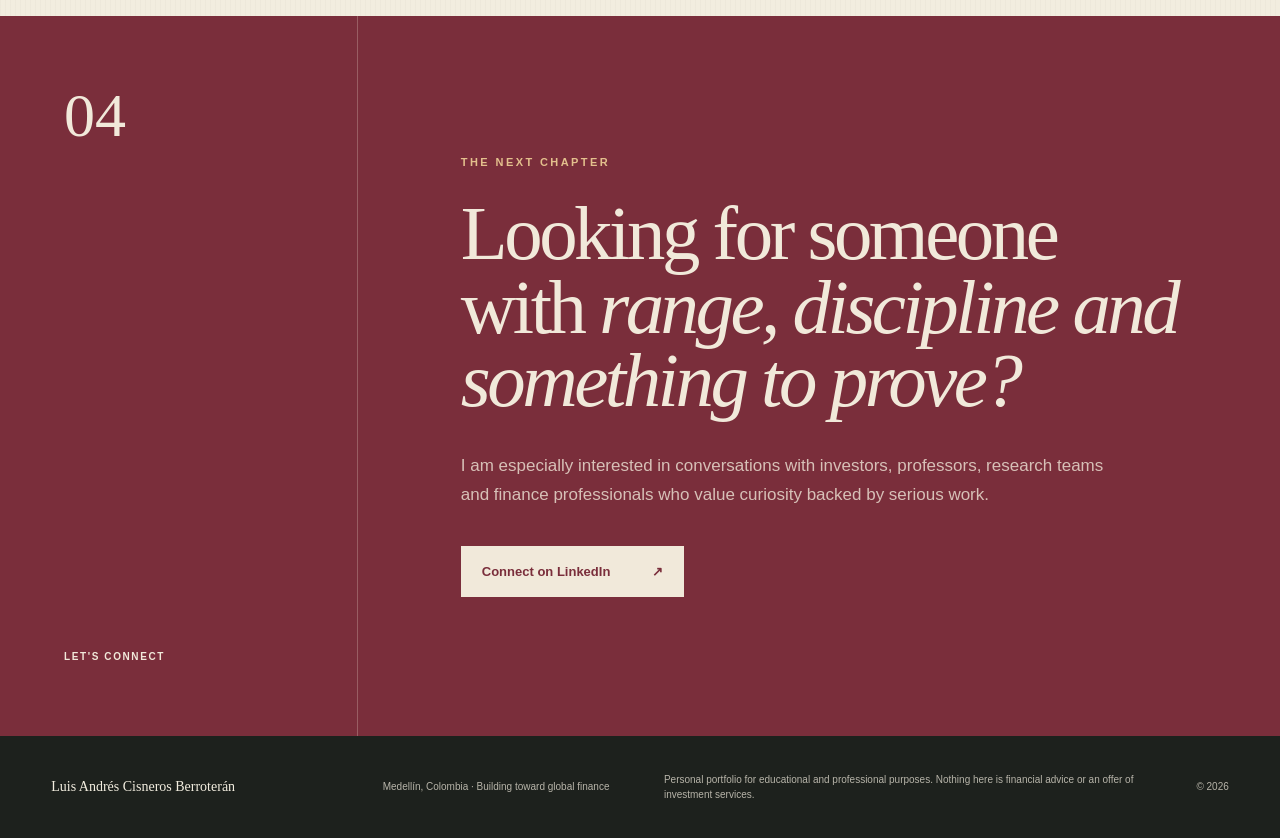
==== commit 20689837: "Highlight Ecopetrol top 100 scholarship" ====
--- a/index.html
+++ b/index.html
@@ -11,8 +11,8 @@
   <meta property="og:type" content="website">
   <meta property="og:url" content="https://luis-andtes.github.io/andres-cisneros-portfolio/">
   <link rel="canonical" href="https://luis-andtes.github.io/andres-cisneros-portfolio/">
-  <link rel="stylesheet" href="styles.css?v=personal-certificates">
-  <script src="i18n.js?v=personal-certificates" defer></script>
+  <link rel="stylesheet" href="styles.css?v=ecopetrol-scholar">
+  <script src="i18n.js?v=ecopetrol-scholar" defer></script>
 </head>
-<body><main><a class="skip-link" href="#content">Skip to content</a><header class="site-header"><a class="brand" href="#top" aria-label="Luis Andrés Cisneros — home"><span class="brand-name">Luis Andrés Cisneros</span></a><nav class="desktop-nav" aria-label="Primary navigation"><a href="#profile">Profile</a><a href="#work">Selected work</a><a href="#journey">Journey</a><a href="#approach">Approach</a><a href="#certifications">Certifications</a><a href="#contact">Contact</a></nav><details class="mobile-menu"><summary aria-label="Open navigation">Menu</summary><nav aria-label="Mobile navigation"><a href="#profile">Profile</a><a href="#work">Selected work</a><a href="#journey">Journey</a><a href="#approach">Approach</a><a href="#certifications">Certifications</a><a href="#contact">Contact</a></nav></details></header><section class="market-ticker" aria-label="Main assets of my investment fund"><div class="market-label"><strong>Main fund assets</strong><small>Live or delayed market data</small></div><div class="tradingview-widget-container"><div class="tradingview-widget-container__widget"></div><script type="text/javascript" src="https://s3.tradingview.com/external-embedding/embed-widget-ticker-tape.js" async>{"symbols":[{"proName":"BITSTAMP:BTCUSD","title":"BTC"},{"proName":"FX_IDC:USDCOP","title":"USD/COP"},{"proName":"NASDAQ:NVDA","title":"NVDA"},{"proName":"NYSE:NVO","title":"NVO"},{"proName":"NASDAQ:ASML","title":"ASML"},{"proName":"NYSE:NU","title":"NU"},{"proName":"NASDAQ:MSFT","title":"MSFT"},{"proName":"NASDAQ:META","title":"META"}],"showSymbolLogo":false,"isTransparent":true,"displayMode":"compact","colorTheme":"light","locale":"en"}</script></div></section><div id="content"><section class="hero" id="top"><div class="hero-copy"><p class="eyebrow">Economics <span>•</span> Investments <span>•</span> Financial analysis</p><p class="hero-name">Luis Andrés Cisneros Berroterán</p><h1>I turn ambition into <em>disciplined financial thinking.</em></h1><p class="hero-intro">I&#x27;m an Economics student at EAFIT, an Ecopetrol Scholar and a value investor from Arauca, Colombia. I build research, systems and clear investment narratives with one goal: becoming an exceptional capital allocator.</p><div class="hero-actions"><a class="button button-primary" href="#work">Explore my work <span aria-hidden="true">↘</span></a><a class="button button-secondary" href="https://www.linkedin.com/in/andrescisneros1346/" target="_blank" rel="noreferrer">View LinkedIn <span aria-hidden="true">↗</span></a></div><div class="proof-grid" aria-label="Selected credentials"><div class="proof"><strong>412</strong><span>ICFES score</span></div><div class="proof"><strong>#2</strong><span>Arauca department</span></div><div class="proof"><strong>2023</strong><span>Investing since</span></div><div class="proof"><strong>EAFIT</strong><span>Economics</span></div></div></div><aside class="hero-panel" aria-label="Personal investment thesis"><div class="panel-topline"><span>Personal thesis</span><span>01 / 04</span></div><p class="panel-quote">“The edge is not predicting the next headline. It is understanding a business well enough to stay rational when the price moves.”</p><div class="chart" aria-hidden="true"><span class="chart-line"></span><div class="bars"><i style="height:18%"></i><i style="height:24%"></i><i style="height:32%"></i><i style="height:28%"></i><i style="height:41%"></i><i style="height:38%"></i><i style="height:52%"></i><i style="height:49%"></i><i style="height:63%"></i><i style="height:58%"></i><i style="height:76%"></i><i style="height:72%"></i><i style="height:88%"></i></div></div><div class="panel-principles"><span>Evidence over noise</span><span>Owner mindset</span><span>Long-term focus</span></div><p class="panel-signature">— Andrés</p></aside></section><div class="opportunity-strip" aria-label="Current interests"><span>Open to</span><p>Mentorship</p><i>•</i><p>Research collaborations</p><i>•</i><p>Investment communities</p><i>•</i><p>Early-career opportunities</p></div><section class="section profile-section" id="profile"><div class="section-index"><span>01</span><p>Profile</p></div><div class="profile-main"><p class="section-kicker">From Arauca to global finance</p><h2>Ambition, made credible by evidence.</h2><div class="profile-story"><p class="lead-paragraph">I grew up in Arauca, where access to financial education is not something to take for granted. That made finance feel less like an abstract subject and more like a tool for widening opportunity.</p><div><p>My path has been built through scholarships, public leadership, self-directed research and an early conviction: capital allocation is one of the clearest ways to understand how businesses create value.</p><p>At EAFIT, I am formalizing that instinct with economics. Outside the classroom, I analyze companies, build decision frameworks, create financial education and document what I learn.</p></div></div><div class="strength-grid"><article><span>A</span><h3>Analytical rigor</h3><p>I decompose businesses into economics, incentives, cash flows and risk.</p></article><article><span>B</span><h3>Ownership mindset</h3><p>I take responsibility for the process, the assumptions and the outcome.</p></article><article><span>C</span><h3>Clear communication</h3><p>I turn complex financial ideas into structured, useful narratives.</p></article><article><span>D</span><h3>Technical fluency</h3><p>I connect financial thinking with systems, data tools and digital products.</p></article></div></div></section><section class="section work-section" id="work"><div class="section-index light-index"><span>02</span><p>Selected work</p></div><div class="work-main"><div class="section-heading-row"><div><p class="section-kicker">Ideas made tangible</p><h2>Work that shows how I think.</h2></div><p>I use projects to turn financial curiosity into repeatable research, communication and decision-making systems.</p></div><div class="work-grid"><article class="work-card featured"><div class="work-card-top"><span>01</span><p>Founder &amp; portfolio manager · Active</p></div><h3>Cisneros Fund</h3><p class="work-description">An informal investment fund serving real clients and managing approximately COP 50 million. I lead portfolio construction, research, reporting and client communication.</p><ul><li>≈ COP 50M managed</li><li>Real client portfolios</li><li>Research &amp; reporting</li></ul></article><article class="work-card "><div class="work-card-top"><span>02</span><p>Course designer &amp; seminar facilitator</p></div><h3>12-module Investment Course &amp; Seminar</h3><p class="work-description">I designed the complete course and delivered it as a seminar for a group of young people in Arauca, covering personal finance, investing, stocks, valuation and investor behavior.</p><ul><li>Course design</li><li>Seminar facilitation</li><li>Youth financial education</li></ul></article><article class="work-card "><div class="work-card-top"><span>03</span><p>Co-founder · Financial education</p></div><h3>Perfil Agresivo</h3><p class="work-description">A financial-education community I co-founded to turn market analysis and practical money topics into useful, accessible content for emerging investors.</p><ul><li>Co-founder</li><li>Research</li><li>Content strategy</li></ul></article><article class="work-card "><div class="work-card-top"><span>04</span><p>Software venture · Current</p></div><h3>Kaney AI &amp; Software</h3><p class="work-description">A lean software company where I serve as Founder, CEO &amp; CFO, directing financial planning, strategic priorities and business development.</p><ul><li>Executive leadership</li><li>Financial direction</li><li>Software strategy</li></ul></article><article class="work-card "><div class="work-card-top"><span>05</span><p>SENA · Tecnoparque Arauca</p></div><h3>EDALU</h3><p class="work-description">An AI-powered web assistant specialized in Colombian finance, investments and tax topics, developed with a React interface and FastAPI backend.</p><ul><li>AI product</li><li>React + FastAPI</li><li>Financial education</li></ul></article></div><a class="text-link light-link" href="https://www.linkedin.com/in/andrescisneros1346/" target="_blank" rel="noreferrer">See my complete experience on LinkedIn <span aria-hidden="true">↗</span></a></div></section><section class="section journey-section" id="journey"><div class="section-index"><span>03</span><p>Journey</p></div><div class="journey-main"><p class="section-kicker">A compounding trajectory</p><h2>Built early. Built deliberately.</h2><div class="timeline"><article><div class="timeline-year">Current</div><div class="timeline-copy"><h3>Founder, CEO &amp; CFO · Kaney AI &amp; Software</h3><p>I lead the company’s financial direction and strategic decisions while keeping the operation focused, lean and compatible with my academic development.</p></div><span class="timeline-tag">Executive leadership</span></article><article><div class="timeline-year">2026 — Present</div><div class="timeline-copy"><h3>BSc Economics · Universidad EAFIT</h3><p>Beginning formal training in economics with the goal of building a global career in investment research, asset management and banking.</p></div><span class="timeline-tag">Ecopetrol Scholar</span></article><article><div class="timeline-year">2025</div><div class="timeline-copy"><h3>Academic &amp; student leadership</h3><p>Earned a 412 ICFES score, ranked second in the department of Arauca and served as Student Representative at I.E. Técnico Cristo Rey.</p></div><span class="timeline-tag">Leadership</span></article><article><div class="timeline-year">2023 — Present</div><div class="timeline-copy"><h3>Self-directed investor</h3><p>Studying U.S.-listed companies through a value-investing lens, with written theses focused on business quality and long-term value creation.</p></div><span class="timeline-tag">Equity research</span></article><article><div class="timeline-year">Technical foundation</div><div class="timeline-copy"><h3>Teleinformation Systems · SENA</h3><p>Built a technical base in systems, logic, web development and data tools—skills I now apply to financial analysis and communication.</p></div><span class="timeline-tag">Technology</span></article></div></div></section><section class="approach-section" id="approach"><div class="approach-header"><div><p class="section-kicker">My investment lens</p><h2>Process before prediction.</h2></div><p>I do not treat a stock as a ticker. I treat it as a fractional ownership interest in a real business—and build the analysis from there.</p></div><div class="principles-grid"><article><span>01</span><h3>Understand the business</h3><p>Revenue engine, industry structure, incentives and the real sources of competitive advantage.</p></article><article><span>02</span><h3>Test quality</h3><p>Returns on capital, cash conversion, balance-sheet resilience and management allocation decisions.</p></article><article><span>03</span><h3>Value with humility</h3><p>Scenario-based assumptions, a margin of safety and an explicit view of what could prove the thesis wrong.</p></article><article><span>04</span><h3>Think like an owner</h3><p>Long horizons, low noise and continuous comparison between price, fundamentals and opportunity cost.</p></article></div><div class="toolkit"><p>Working toolkit</p><div><span>Company analysis</span><span>ROIC &amp; cash flow</span><span>Valuation</span><span>Portfolio reporting</span><span>Excel</span><span>Power BI</span><span>Financial writing</span></div></div></section><section class="certifications-section" id="certifications" aria-labelledby="certifications-title"><div class="certifications-header"><p class="section-kicker">Selected certifications</p><h2 id="certifications-title">Credentials that sharpen the practice.</h2><p>Focused training across personal investment analysis, artificial intelligence in finance and company fundamentals.</p></div><div class="certifications-grid"><article><span class="certificate-index">01</span><div><p class="certificate-issuer">Fundación Carlos Slim · Dec 2025</p><h3>Analista de inversiones personales</h3><p class="certificate-copy">Credential in personal investment analysis, financial planning and informed decision-making.</p><a class="certificate-link" href="https://capacitateparaelempleo.org/verifica/c86bc0ba-84dd-4f67-a14a-19133aa0ee88/01ec3e01-1753-4b5c-9e29-a7cebbd2ef7e" target="_blank" rel="noreferrer" aria-label="View Luis Andrés Cisneros personal investment analyst certificate"><span class="certificate-link-copy">View certificate</span><span aria-hidden="true">↗</span></a></div></article><article><span class="certificate-index">02</span><div><p class="certificate-issuer">Platzi · Dec 2025</p><h3>Inteligencia Artificial para Finanzas</h3><p class="certificate-copy">Applied AI concepts and tools for financial analysis and workflows.</p><a class="certificate-link" href="https://platzi.com/p/luis.acisneros062009/curso/7966-ia-finanzas/diploma/detalle/" target="_blank" rel="noreferrer" aria-label="View Luis Andrés Cisneros Artificial Intelligence for Finance certificate"><span class="certificate-link-copy">View certificate</span><span aria-hidden="true">↗</span></a></div></article><article><span class="certificate-index">03</span><div><p class="certificate-issuer">Platzi · Dec 2025</p><h3>Invertir en Bolsa: Análisis Fundamental</h3><p class="certificate-copy">Company fundamentals, financial statements, intrinsic value and investment opportunities.</p><a class="certificate-link" href="https://platzi.com/p/luis.acisneros062009/curso/2343-inversion-bolsa/diploma/detalle/" target="_blank" rel="noreferrer" aria-label="View Luis Andrés Cisneros Fundamental Analysis certificate"><span class="certificate-link-copy">View certificate</span><span aria-hidden="true">↗</span></a></div></article></div></section><section class="recognition-section" aria-labelledby="recognition-title"><p class="section-kicker">Selected recognition</p><h2 id="recognition-title">Signals of discipline.</h2><div class="recognition-grid"><article><strong>412</strong><p>ICFES score</p><span>Best score in the municipality of Arauca</span></article><article><strong>02</strong><p>Department ranking</p><span>Second-highest score across Arauca</span></article><article><strong>01</strong><p>Ecopetrol Scholarship</p><span>Selected for the Bachilleres Ecopetrol program</span></article><article><strong>2025</strong><p>Student leadership</p><span>Student Representative at I.E. Técnico Cristo Rey</span></article></div></section><section class="contact-section" id="contact"><div class="contact-label"><span>04</span><p>Let&#x27;s connect</p></div><div class="contact-main"><p class="section-kicker">The next chapter</p><h2>Looking for someone with <em>range, discipline and something to prove?</em></h2><p>I am especially interested in conversations with investors, professors, research teams and finance professionals who value curiosity backed by serious work.</p><a class="button contact-button" href="https://www.linkedin.com/in/andrescisneros1346/" target="_blank" rel="noreferrer">Connect on LinkedIn <span aria-hidden="true">↗</span></a></div></section></div><footer><div class="footer-brand"><p>Luis Andrés Cisneros Berroterán</p></div><p>Medellín, Colombia · Building toward global finance</p><p class="disclaimer">Personal portfolio for educational and professional purposes. Nothing here is financial advice or an offer of investment services.</p><p>© 2026</p></footer></main></body>
+<body><main><a class="skip-link" href="#content">Skip to content</a><header class="site-header"><a class="brand" href="#top" aria-label="Luis Andrés Cisneros — home"><span class="brand-name">Luis Andrés Cisneros</span></a><nav class="desktop-nav" aria-label="Primary navigation"><a href="#profile">Profile</a><a href="#work">Selected work</a><a href="#journey">Journey</a><a href="#approach">Approach</a><a href="#certifications">Certifications</a><a href="#contact">Contact</a></nav><details class="mobile-menu"><summary aria-label="Open navigation">Menu</summary><nav aria-label="Mobile navigation"><a href="#profile">Profile</a><a href="#work">Selected work</a><a href="#journey">Journey</a><a href="#approach">Approach</a><a href="#certifications">Certifications</a><a href="#contact">Contact</a></nav></details></header><section class="market-ticker" aria-label="Main assets of my investment fund"><div class="market-label"><strong>Main fund assets</strong><small>Live or delayed market data</small></div><div class="tradingview-widget-container"><div class="tradingview-widget-container__widget"></div><script type="text/javascript" src="https://s3.tradingview.com/external-embedding/embed-widget-ticker-tape.js" async>{"symbols":[{"proName":"BITSTAMP:BTCUSD","title":"BTC"},{"proName":"FX_IDC:USDCOP","title":"USD/COP"},{"proName":"NASDAQ:NVDA","title":"NVDA"},{"proName":"NYSE:NVO","title":"NVO"},{"proName":"NASDAQ:ASML","title":"ASML"},{"proName":"NYSE:NU","title":"NU"},{"proName":"NASDAQ:MSFT","title":"MSFT"},{"proName":"NASDAQ:META","title":"META"}],"showSymbolLogo":false,"isTransparent":true,"displayMode":"compact","colorTheme":"light","locale":"en"}</script></div></section><div id="content"><section class="hero" id="top"><div class="hero-copy"><p class="eyebrow">Economics <span>•</span> Investments <span>•</span> Financial analysis</p><p class="hero-name">Luis Andrés Cisneros Berroterán</p><h1>I turn ambition into <em>disciplined financial thinking.</em></h1><p class="hero-intro">I&#x27;m an Economics student at EAFIT, an Ecopetrol Scholar and a value investor from Arauca, Colombia. I build research, systems and clear investment narratives with one goal: becoming an exceptional capital allocator.</p><div class="hero-actions"><a class="button button-primary" href="#work">Explore my work <span aria-hidden="true">↘</span></a><a class="button button-secondary" href="https://www.linkedin.com/in/andrescisneros1346/" target="_blank" rel="noreferrer">View LinkedIn <span aria-hidden="true">↗</span></a></div><div class="proof-grid" aria-label="Selected credentials"><div class="proof"><strong>Top 100</strong><span>National State Exam</span></div><div class="proof"><strong>Ecopetrol</strong><span>National scholar</span></div><div class="proof"><strong>2023</strong><span>Investing since</span></div><div class="proof"><strong>EAFIT</strong><span>Economics</span></div></div></div><aside class="hero-panel" aria-label="Personal investment thesis"><div class="panel-topline"><span>Personal thesis</span><span>01 / 04</span></div><p class="panel-quote">“The edge is not predicting the next headline. It is understanding a business well enough to stay rational when the price moves.”</p><div class="chart" aria-hidden="true"><span class="chart-line"></span><div class="bars"><i style="height:18%"></i><i style="height:24%"></i><i style="height:32%"></i><i style="height:28%"></i><i style="height:41%"></i><i style="height:38%"></i><i style="height:52%"></i><i style="height:49%"></i><i style="height:63%"></i><i style="height:58%"></i><i style="height:76%"></i><i style="height:72%"></i><i style="height:88%"></i></div></div><div class="panel-principles"><span>Evidence over noise</span><span>Owner mindset</span><span>Long-term focus</span></div><p class="panel-signature">— Andrés</p></aside></section><div class="opportunity-strip" aria-label="Current interests"><span>Open to</span><p>Mentorship</p><i>•</i><p>Research collaborations</p><i>•</i><p>Investment communities</p><i>•</i><p>Early-career opportunities</p></div><section class="section profile-section" id="profile"><div class="section-index"><span>01</span><p>Profile</p></div><div class="profile-main"><p class="section-kicker">From Arauca to global finance</p><h2>Ambition, made credible by evidence.</h2><div class="profile-story"><p class="lead-paragraph">I grew up in Arauca, where access to financial education is not something to take for granted. That made finance feel less like an abstract subject and more like a tool for widening opportunity.</p><div><p>My path has been built through scholarships, public leadership, self-directed research and an early conviction: capital allocation is one of the clearest ways to understand how businesses create value.</p><p>At EAFIT, I am formalizing that instinct with economics. Outside the classroom, I analyze companies, build decision frameworks, create financial education and document what I learn.</p></div></div><div class="strength-grid"><article><span>A</span><h3>Analytical rigor</h3><p>I decompose businesses into economics, incentives, cash flows and risk.</p></article><article><span>B</span><h3>Ownership mindset</h3><p>I take responsibility for the process, the assumptions and the outcome.</p></article><article><span>C</span><h3>Clear communication</h3><p>I turn complex financial ideas into structured, useful narratives.</p></article><article><span>D</span><h3>Technical fluency</h3><p>I connect financial thinking with systems, data tools and digital products.</p></article></div></div></section><section class="section work-section" id="work"><div class="section-index light-index"><span>02</span><p>Selected work</p></div><div class="work-main"><div class="section-heading-row"><div><p class="section-kicker">Ideas made tangible</p><h2>Work that shows how I think.</h2></div><p>I use projects to turn financial curiosity into repeatable research, communication and decision-making systems.</p></div><div class="work-grid"><article class="work-card featured"><div class="work-card-top"><span>01</span><p>Founder &amp; portfolio manager · Active</p></div><h3>Cisneros Fund</h3><p class="work-description">An informal investment fund serving real clients and managing approximately COP 50 million. I lead portfolio construction, research, reporting and client communication.</p><ul><li>≈ COP 50M managed</li><li>Real client portfolios</li><li>Research &amp; reporting</li></ul></article><article class="work-card "><div class="work-card-top"><span>02</span><p>Course designer &amp; seminar facilitator</p></div><h3>12-module Investment Course &amp; Seminar</h3><p class="work-description">I designed the complete course and delivered it as a seminar for a group of young people in Arauca, covering personal finance, investing, stocks, valuation and investor behavior.</p><ul><li>Course design</li><li>Seminar facilitation</li><li>Youth financial education</li></ul></article><article class="work-card "><div class="work-card-top"><span>03</span><p>Co-founder · Financial education</p></div><h3>Perfil Agresivo</h3><p class="work-description">A financial-education community I co-founded to turn market analysis and practical money topics into useful, accessible content for emerging investors.</p><ul><li>Co-founder</li><li>Research</li><li>Content strategy</li></ul></article><article class="work-card "><div class="work-card-top"><span>04</span><p>Software venture · Current</p></div><h3>Kaney AI &amp; Software</h3><p class="work-description">A lean software company where I serve as Founder, CEO &amp; CFO, directing financial planning, strategic priorities and business development.</p><ul><li>Executive leadership</li><li>Financial direction</li><li>Software strategy</li></ul></article><article class="work-card "><div class="work-card-top"><span>05</span><p>SENA · Tecnoparque Arauca</p></div><h3>EDALU</h3><p class="work-description">An AI-powered web assistant specialized in Colombian finance, investments and tax topics, developed with a React interface and FastAPI backend.</p><ul><li>AI product</li><li>React + FastAPI</li><li>Financial education</li></ul></article></div><a class="text-link light-link" href="https://www.linkedin.com/in/andrescisneros1346/" target="_blank" rel="noreferrer">See my complete experience on LinkedIn <span aria-hidden="true">↗</span></a></div></section><section class="section journey-section" id="journey"><div class="section-index"><span>03</span><p>Journey</p></div><div class="journey-main"><p class="section-kicker">A compounding trajectory</p><h2>Built early. Built deliberately.</h2><div class="timeline"><article><div class="timeline-year">Current</div><div class="timeline-copy"><h3>Founder, CEO &amp; CFO · Kaney AI &amp; Software</h3><p>I lead the company’s financial direction and strategic decisions while keeping the operation focused, lean and compatible with my academic development.</p></div><span class="timeline-tag">Executive leadership</span></article><article><div class="timeline-year">2026 — Present</div><div class="timeline-copy"><h3>BSc Economics · Universidad EAFIT</h3><p>Beginning formal training in economics with the goal of building a global career in investment research, asset management and banking.</p></div><span class="timeline-tag">Ecopetrol Scholar</span></article><article><div class="timeline-year">2025</div><div class="timeline-copy"><h3>Academic &amp; student leadership</h3><p>Earned an Ecopetrol scholarship after ranking among Colombia’s top 100 State Exam scores and served as Student Representative at I.E. Técnico Cristo Rey.</p></div><span class="timeline-tag">Leadership</span></article><article><div class="timeline-year">2023 — Present</div><div class="timeline-copy"><h3>Self-directed investor</h3><p>Studying U.S.-listed companies through a value-investing lens, with written theses focused on business quality and long-term value creation.</p></div><span class="timeline-tag">Equity research</span></article><article><div class="timeline-year">Technical foundation</div><div class="timeline-copy"><h3>Teleinformation Systems · SENA</h3><p>Built a technical base in systems, logic, web development and data tools—skills I now apply to financial analysis and communication.</p></div><span class="timeline-tag">Technology</span></article></div></div></section><section class="approach-section" id="approach"><div class="approach-header"><div><p class="section-kicker">My investment lens</p><h2>Process before prediction.</h2></div><p>I do not treat a stock as a ticker. I treat it as a fractional ownership interest in a real business—and build the analysis from there.</p></div><div class="principles-grid"><article><span>01</span><h3>Understand the business</h3><p>Revenue engine, industry structure, incentives and the real sources of competitive advantage.</p></article><article><span>02</span><h3>Test quality</h3><p>Returns on capital, cash conversion, balance-sheet resilience and management allocation decisions.</p></article><article><span>03</span><h3>Value with humility</h3><p>Scenario-based assumptions, a margin of safety and an explicit view of what could prove the thesis wrong.</p></article><article><span>04</span><h3>Think like an owner</h3><p>Long horizons, low noise and continuous comparison between price, fundamentals and opportunity cost.</p></article></div><div class="toolkit"><p>Working toolkit</p><div><span>Company analysis</span><span>ROIC &amp; cash flow</span><span>Valuation</span><span>Portfolio reporting</span><span>Excel</span><span>Power BI</span><span>Financial writing</span></div></div></section><section class="certifications-section" id="certifications" aria-labelledby="certifications-title"><div class="certifications-header"><p class="section-kicker">Selected certifications</p><h2 id="certifications-title">Credentials that sharpen the practice.</h2><p>Focused training across personal investment analysis, artificial intelligence in finance and company fundamentals.</p></div><div class="certifications-grid"><article><span class="certificate-index">01</span><div><p class="certificate-issuer">Fundación Carlos Slim · Dec 2025</p><h3>Analista de inversiones personales</h3><p class="certificate-copy">Credential in personal investment analysis, financial planning and informed decision-making.</p><a class="certificate-link" href="https://capacitateparaelempleo.org/verifica/c86bc0ba-84dd-4f67-a14a-19133aa0ee88/01ec3e01-1753-4b5c-9e29-a7cebbd2ef7e" target="_blank" rel="noreferrer" aria-label="View Luis Andrés Cisneros personal investment analyst certificate"><span class="certificate-link-copy">View certificate</span><span aria-hidden="true">↗</span></a></div></article><article><span class="certificate-index">02</span><div><p class="certificate-issuer">Platzi · Dec 2025</p><h3>Inteligencia Artificial para Finanzas</h3><p class="certificate-copy">Applied AI concepts and tools for financial analysis and workflows.</p><a class="certificate-link" href="https://platzi.com/p/luis.acisneros062009/curso/7966-ia-finanzas/diploma/detalle/" target="_blank" rel="noreferrer" aria-label="View Luis Andrés Cisneros Artificial Intelligence for Finance certificate"><span class="certificate-link-copy">View certificate</span><span aria-hidden="true">↗</span></a></div></article><article><span class="certificate-index">03</span><div><p class="certificate-issuer">Platzi · Dec 2025</p><h3>Invertir en Bolsa: Análisis Fundamental</h3><p class="certificate-copy">Company fundamentals, financial statements, intrinsic value and investment opportunities.</p><a class="certificate-link" href="https://platzi.com/p/luis.acisneros062009/curso/2343-inversion-bolsa/diploma/detalle/" target="_blank" rel="noreferrer" aria-label="View Luis Andrés Cisneros Fundamental Analysis certificate"><span class="certificate-link-copy">View certificate</span><span aria-hidden="true">↗</span></a></div></article></div></section><section class="recognition-section" aria-labelledby="recognition-title"><p class="section-kicker">Selected recognition</p><h2 id="recognition-title">Signals of discipline.</h2><div class="recognition-grid"><article><strong>Top 100</strong><p>National State Exam</p><span>Among Colombia’s 100 highest scores</span></article><article><strong>Ecopetrol</strong><p>National scholarship</p><span>Bachilleres Ecopetrol scholar</span></article><article><strong>EAFIT</strong><p>Economics</p><span>Scholarship-backed undergraduate training at EAFIT</span></article><article><strong>2025</strong><p>Student leadership</p><span>Student Representative at I.E. Técnico Cristo Rey</span></article></div></section><section class="contact-section" id="contact"><div class="contact-label"><span>04</span><p>Let&#x27;s connect</p></div><div class="contact-main"><p class="section-kicker">The next chapter</p><h2>Looking for someone with <em>range, discipline and something to prove?</em></h2><p>I am especially interested in conversations with investors, professors, research teams and finance professionals who value curiosity backed by serious work.</p><a class="button contact-button" href="https://www.linkedin.com/in/andrescisneros1346/" target="_blank" rel="noreferrer">Connect on LinkedIn <span aria-hidden="true">↗</span></a></div></section></div><footer><div class="footer-brand"><p>Luis Andrés Cisneros Berroterán</p></div><p>Medellín, Colombia · Building toward global finance</p><p class="disclaimer">Personal portfolio for educational and professional purposes. Nothing here is financial advice or an offer of investment services.</p><p>© 2026</p></footer></main></body>
 </html>
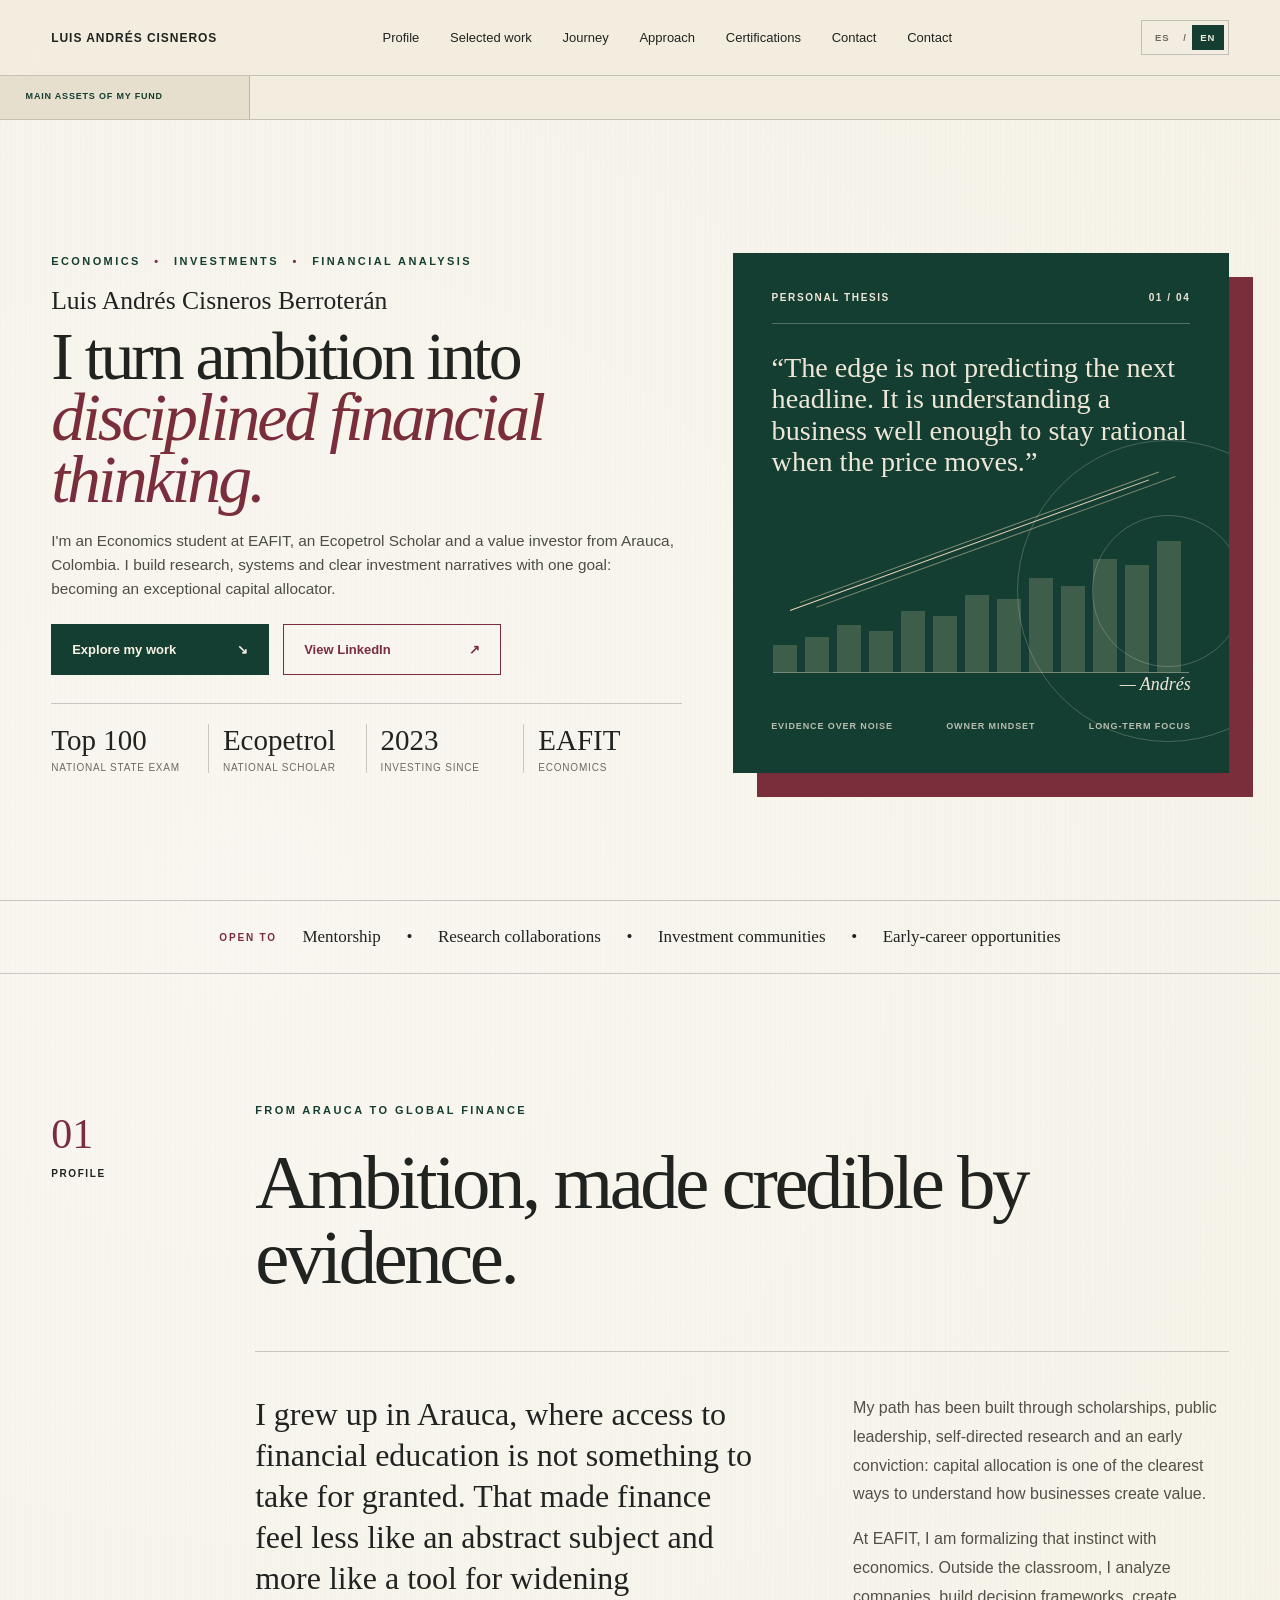
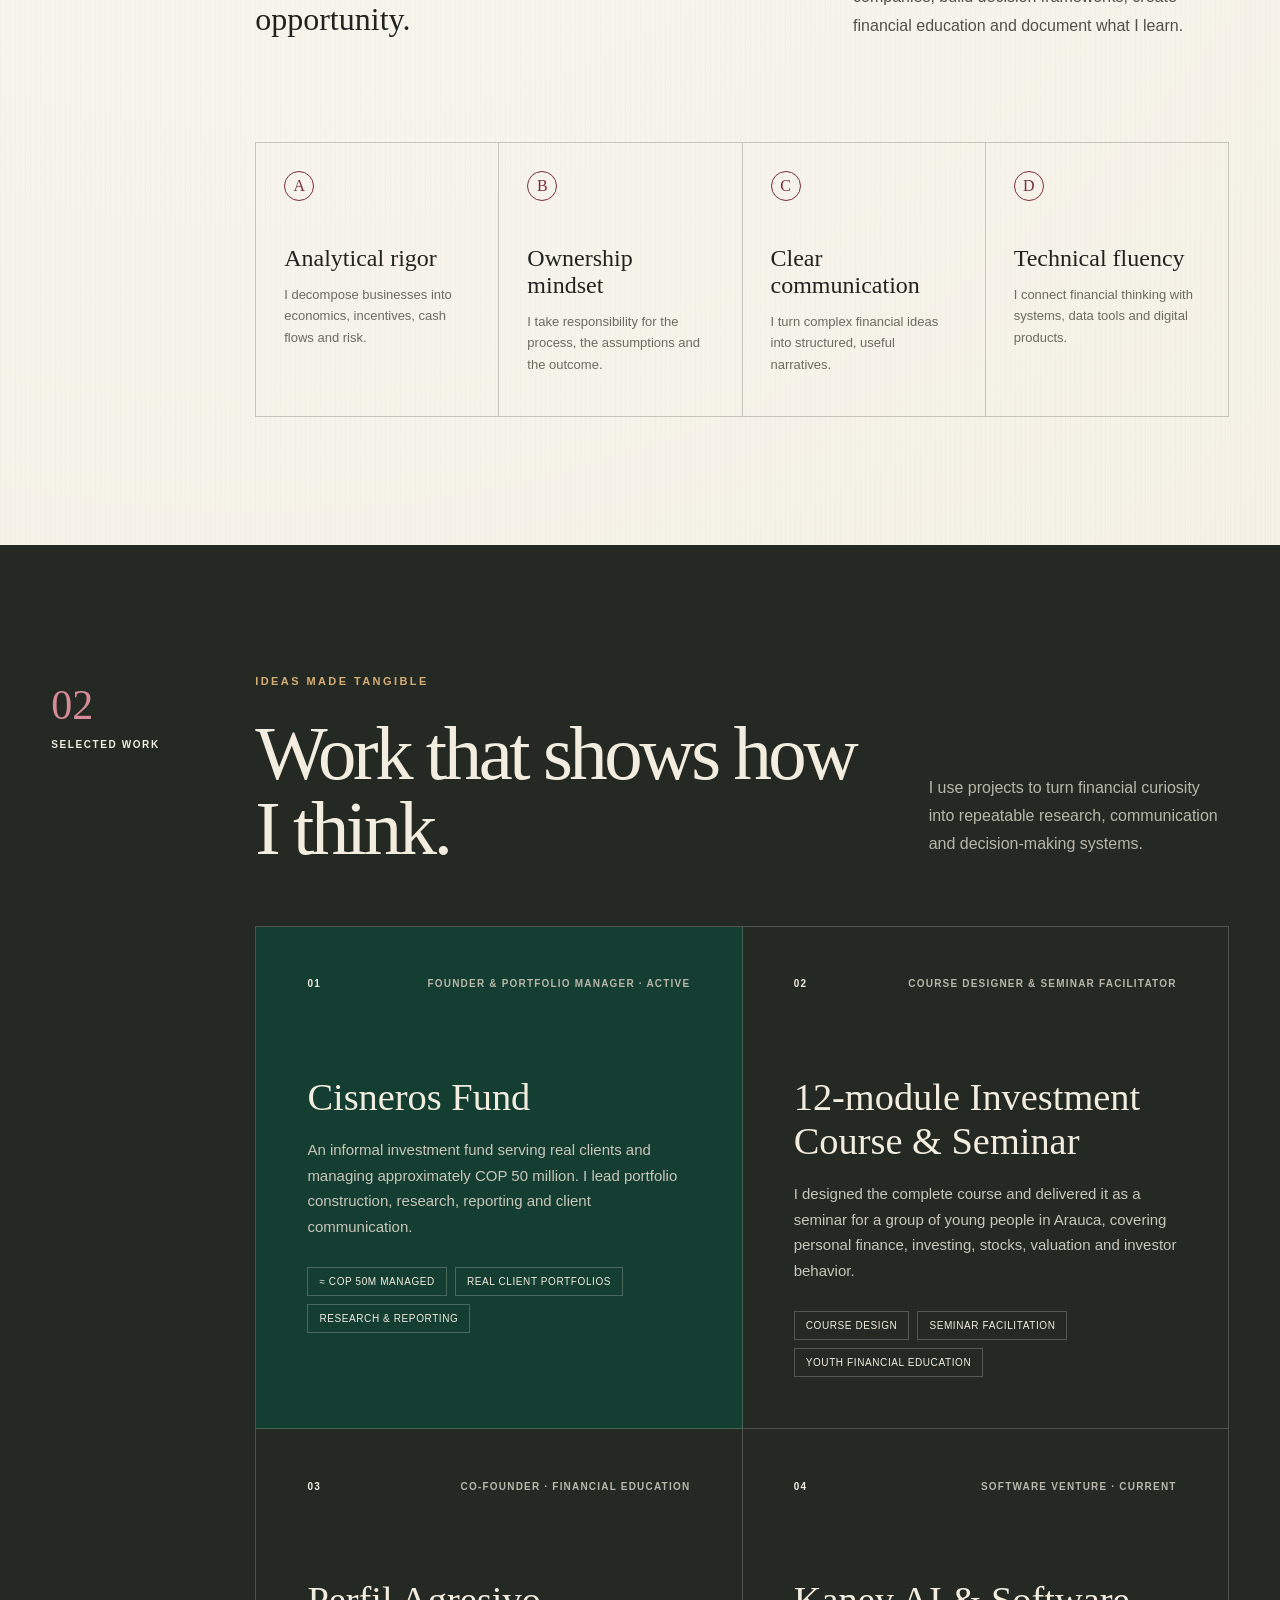
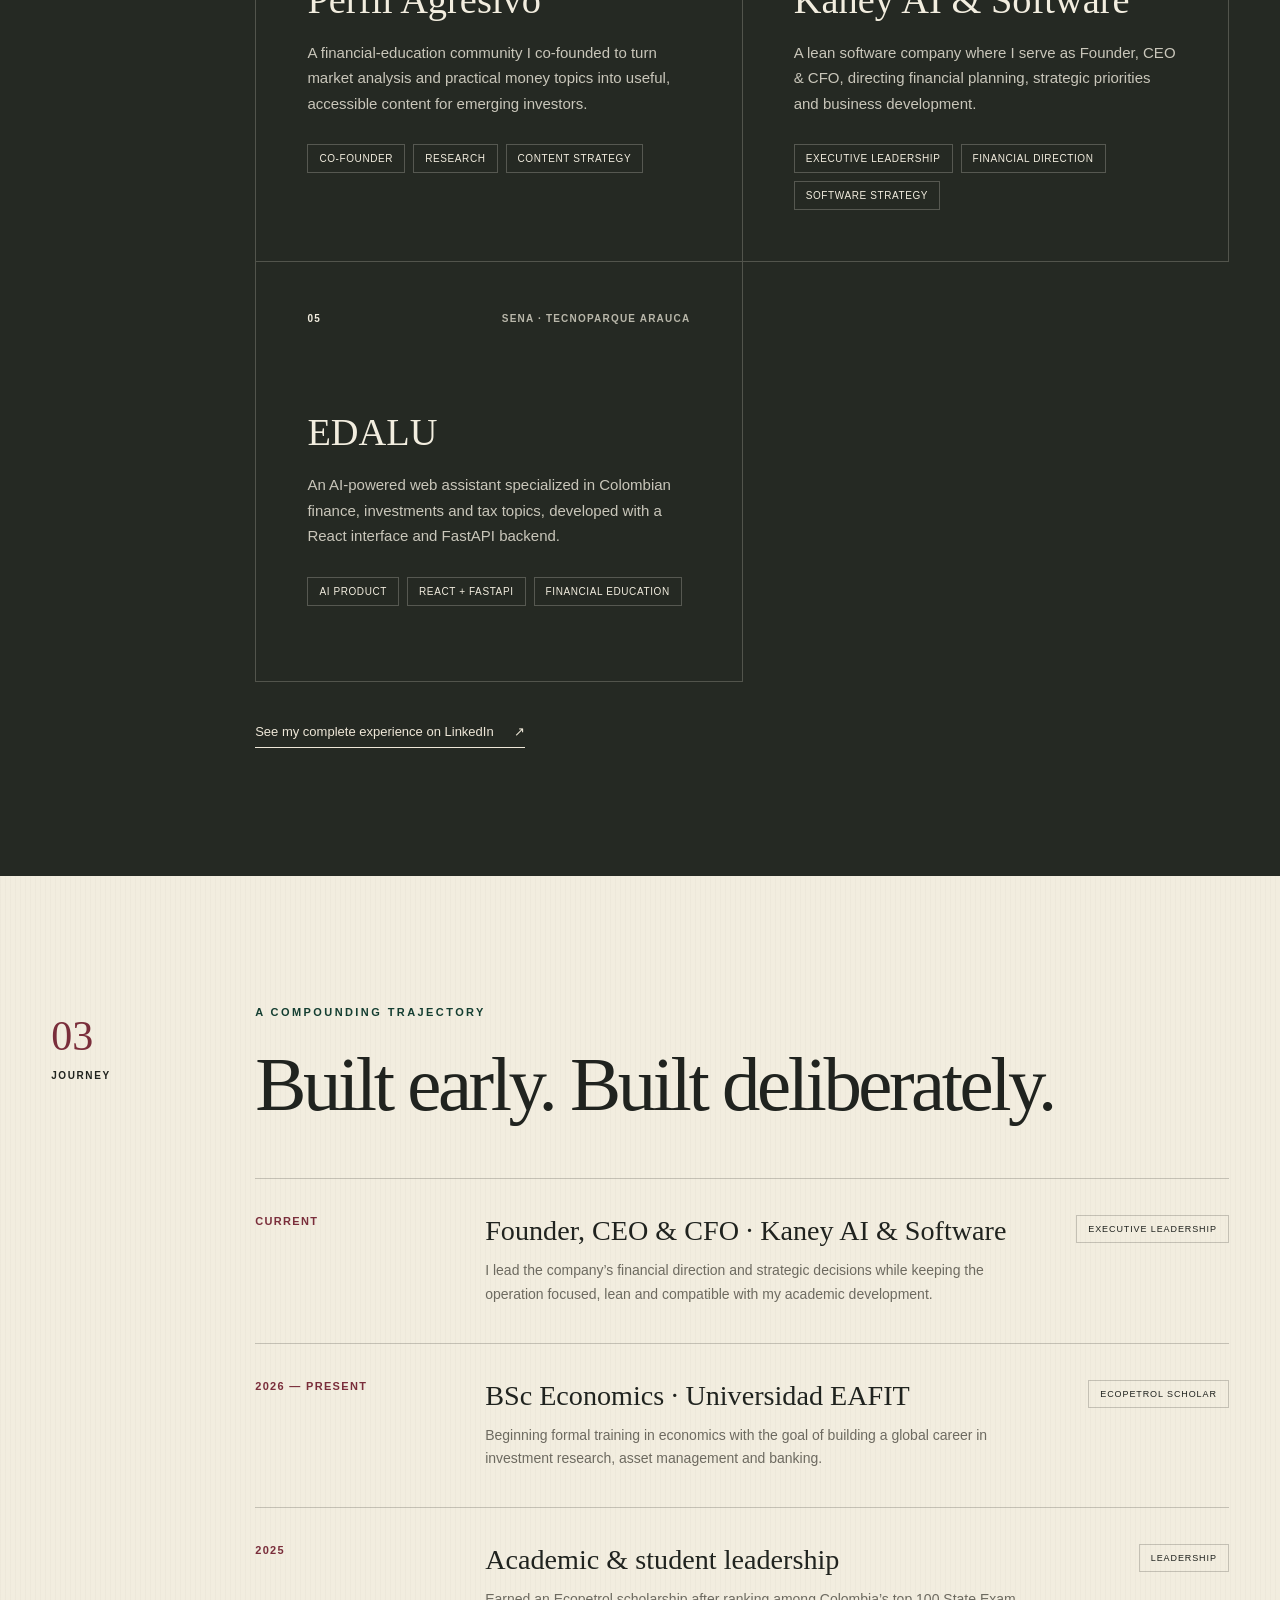
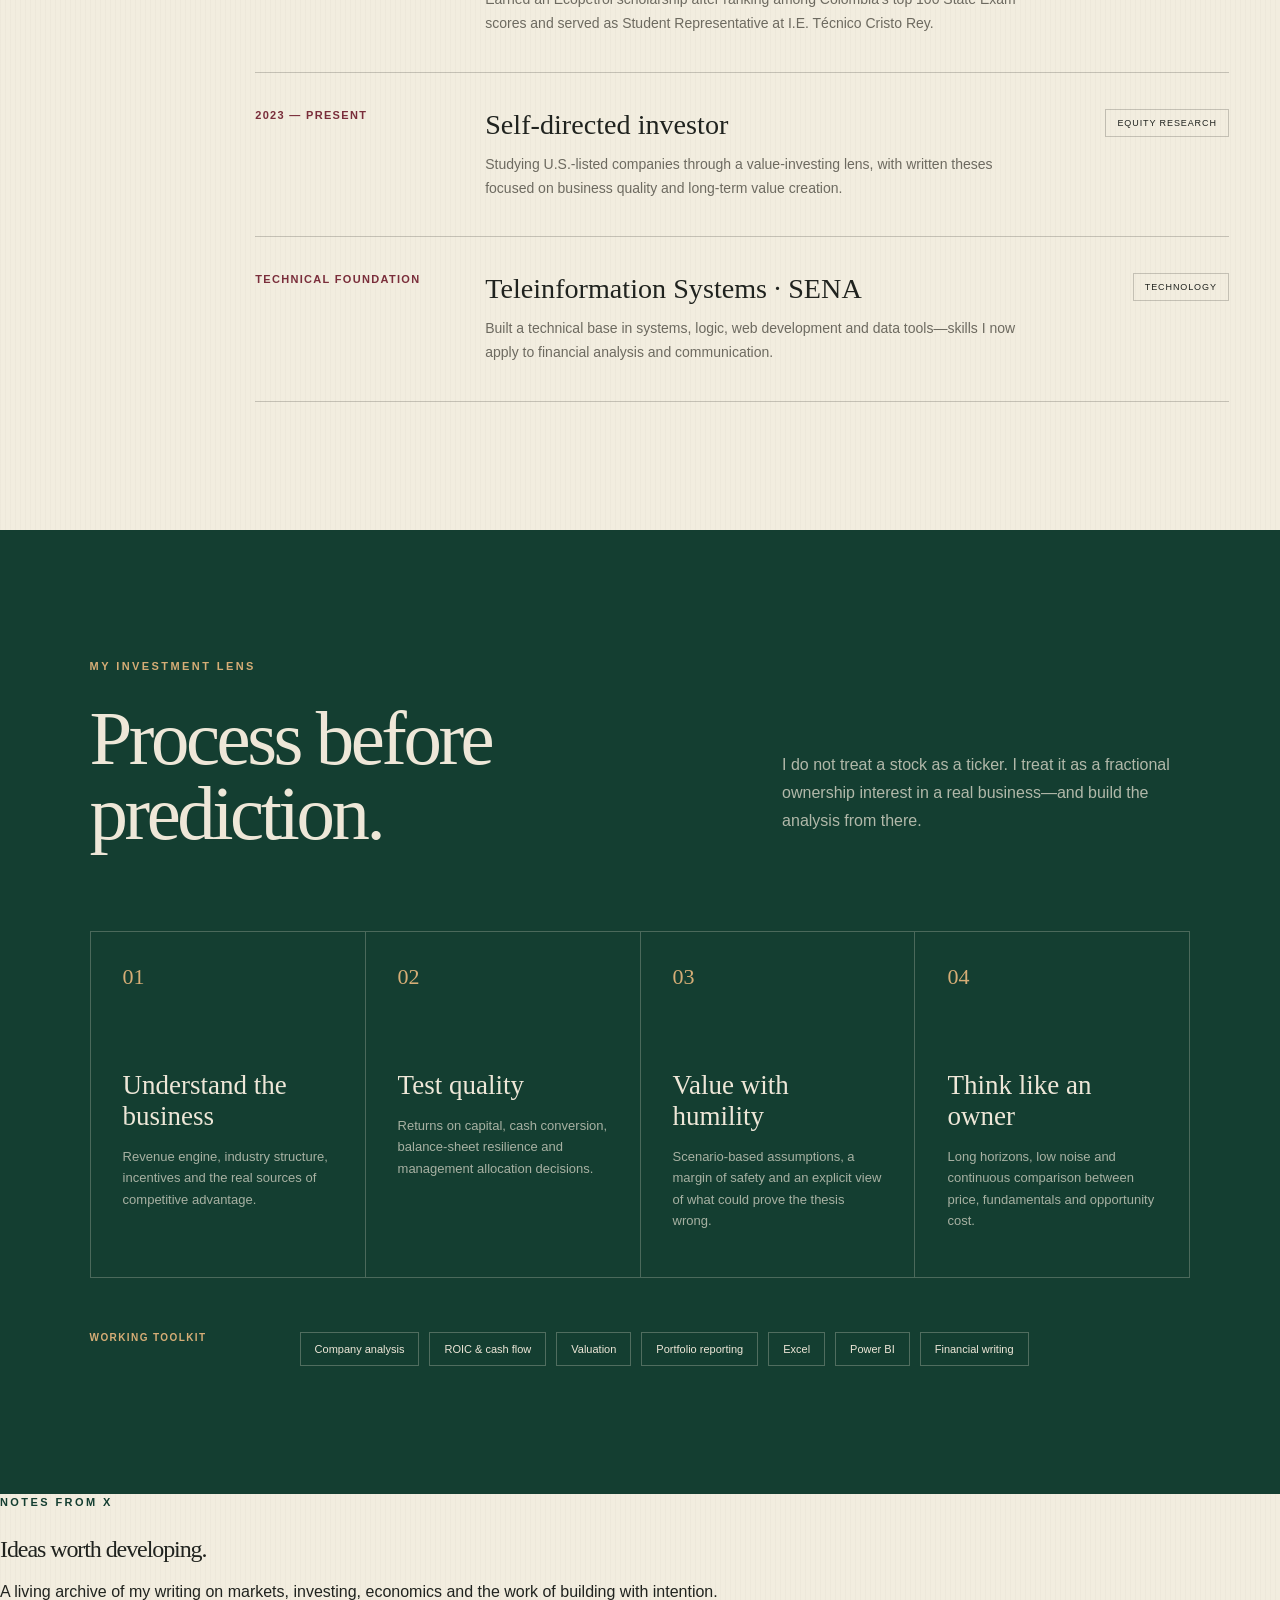
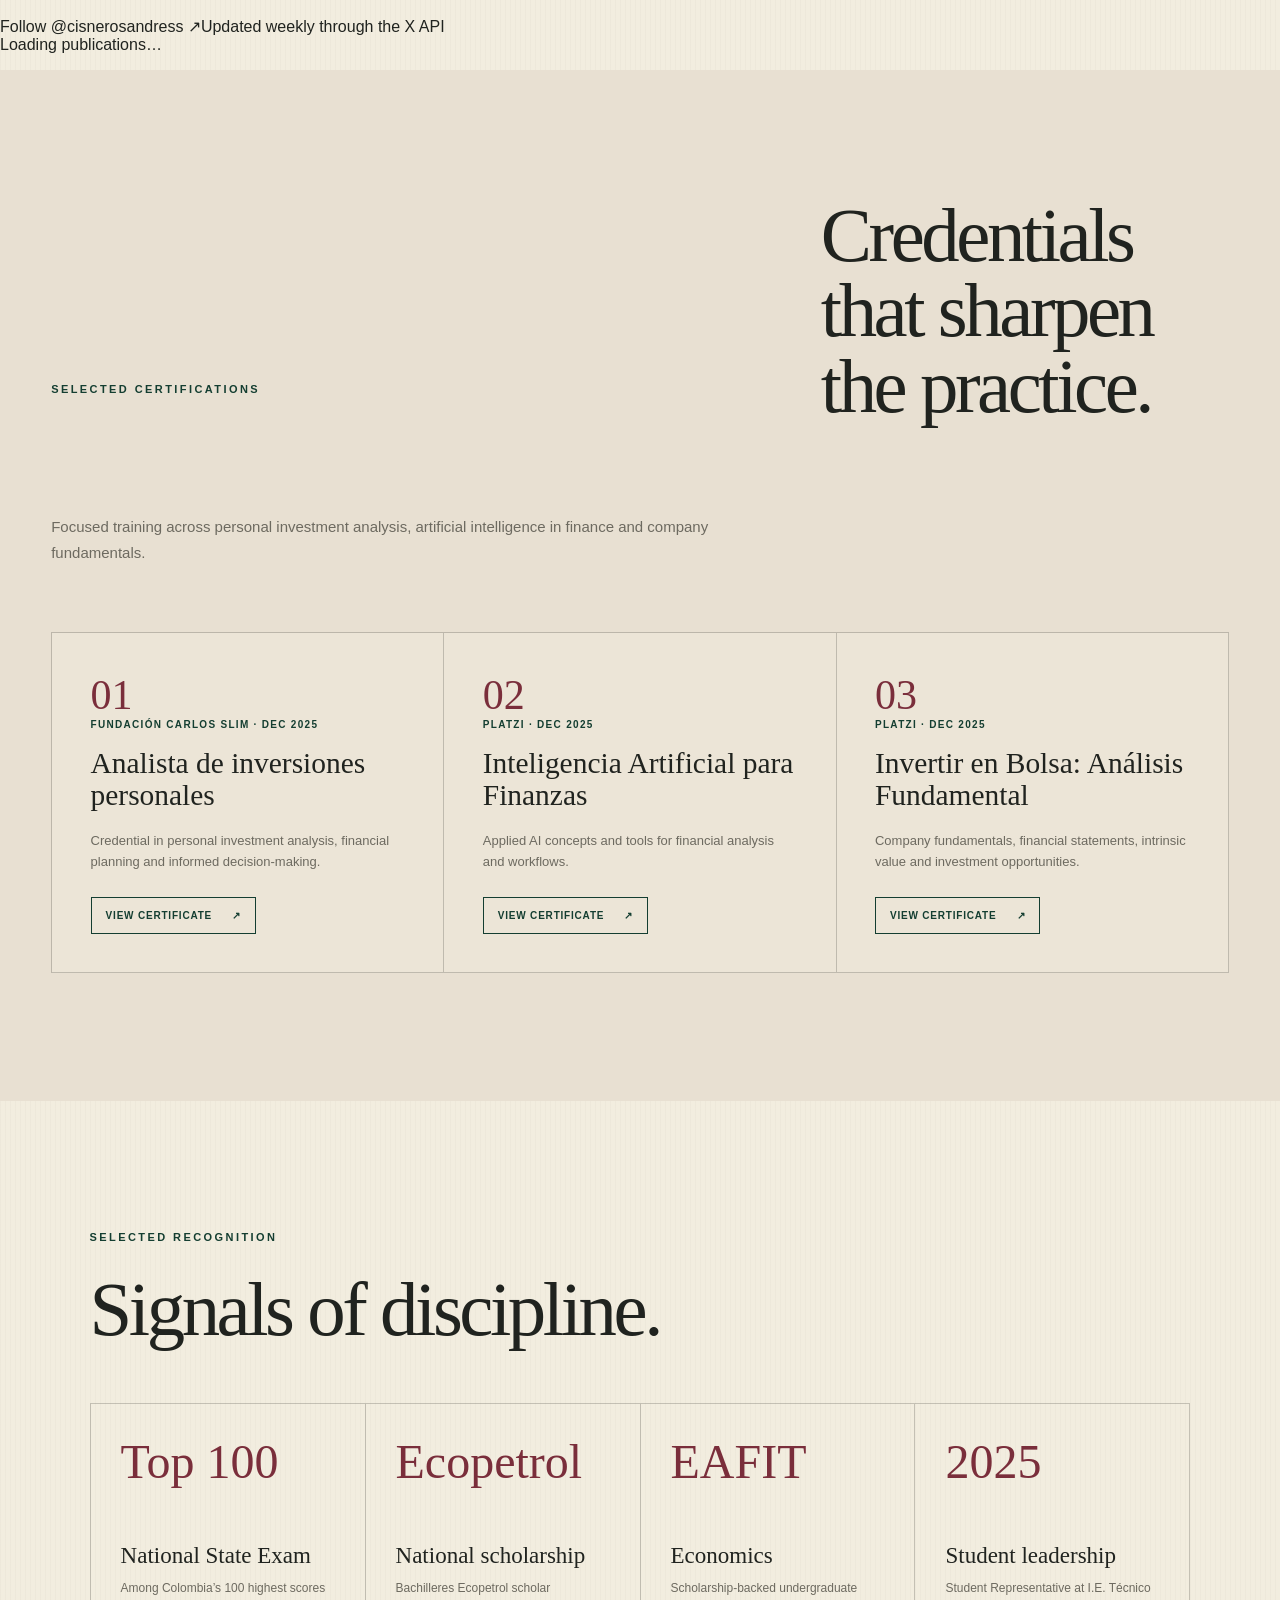
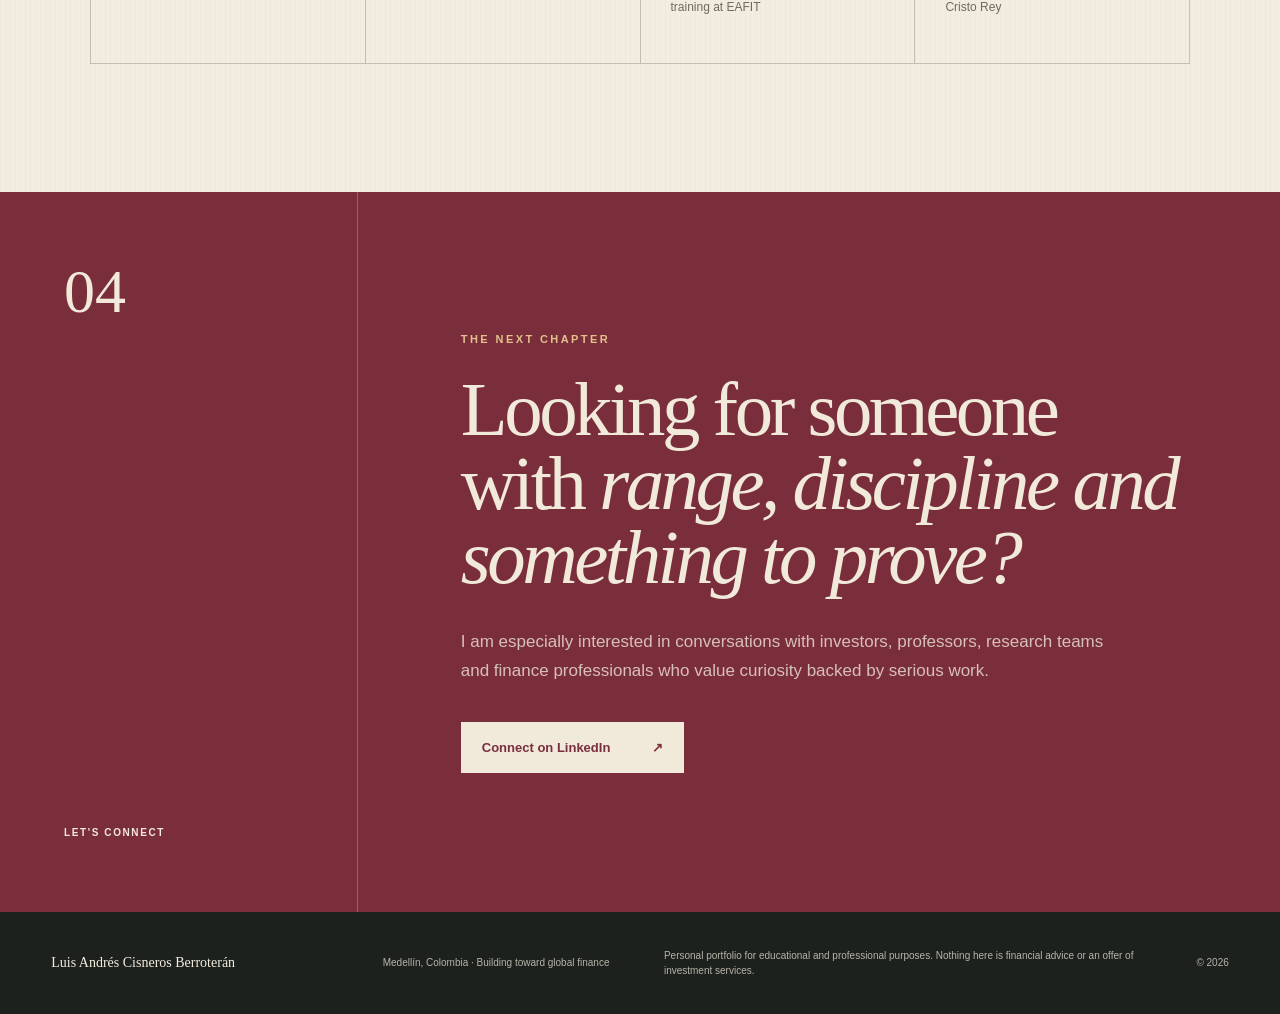
==== commit e331fe5c: "Add writing archive section" ====
--- a/index.html
+++ b/index.html
@@ -11,8 +11,9 @@
   <meta property="og:type" content="website">
   <meta property="og:url" content="https://luis-andtes.github.io/andres-cisneros-portfolio/">
   <link rel="canonical" href="https://luis-andtes.github.io/andres-cisneros-portfolio/">
-  <link rel="stylesheet" href="styles.css?v=ecopetrol-scholar">
-  <script src="i18n.js?v=ecopetrol-scholar" defer></script>
+  <link rel="stylesheet" href="styles.css?v=x-writing-archive">
+  <script src="i18n.js?v=x-writing-archive" defer></script>
+  <script src="x-posts.js?v=x-writing-archive" defer></script>
 </head>
-<body><main><a class="skip-link" href="#content">Skip to content</a><header class="site-header"><a class="brand" href="#top" aria-label="Luis Andrés Cisneros — home"><span class="brand-name">Luis Andrés Cisneros</span></a><nav class="desktop-nav" aria-label="Primary navigation"><a href="#profile">Profile</a><a href="#work">Selected work</a><a href="#journey">Journey</a><a href="#approach">Approach</a><a href="#certifications">Certifications</a><a href="#contact">Contact</a></nav><details class="mobile-menu"><summary aria-label="Open navigation">Menu</summary><nav aria-label="Mobile navigation"><a href="#profile">Profile</a><a href="#work">Selected work</a><a href="#journey">Journey</a><a href="#approach">Approach</a><a href="#certifications">Certifications</a><a href="#contact">Contact</a></nav></details></header><section class="market-ticker" aria-label="Main assets of my investment fund"><div class="market-label"><strong>Main fund assets</strong><small>Live or delayed market data</small></div><div class="tradingview-widget-container"><div class="tradingview-widget-container__widget"></div><script type="text/javascript" src="https://s3.tradingview.com/external-embedding/embed-widget-ticker-tape.js" async>{"symbols":[{"proName":"BITSTAMP:BTCUSD","title":"BTC"},{"proName":"FX_IDC:USDCOP","title":"USD/COP"},{"proName":"NASDAQ:NVDA","title":"NVDA"},{"proName":"NYSE:NVO","title":"NVO"},{"proName":"NASDAQ:ASML","title":"ASML"},{"proName":"NYSE:NU","title":"NU"},{"proName":"NASDAQ:MSFT","title":"MSFT"},{"proName":"NASDAQ:META","title":"META"}],"showSymbolLogo":false,"isTransparent":true,"displayMode":"compact","colorTheme":"light","locale":"en"}</script></div></section><div id="content"><section class="hero" id="top"><div class="hero-copy"><p class="eyebrow">Economics <span>•</span> Investments <span>•</span> Financial analysis</p><p class="hero-name">Luis Andrés Cisneros Berroterán</p><h1>I turn ambition into <em>disciplined financial thinking.</em></h1><p class="hero-intro">I&#x27;m an Economics student at EAFIT, an Ecopetrol Scholar and a value investor from Arauca, Colombia. I build research, systems and clear investment narratives with one goal: becoming an exceptional capital allocator.</p><div class="hero-actions"><a class="button button-primary" href="#work">Explore my work <span aria-hidden="true">↘</span></a><a class="button button-secondary" href="https://www.linkedin.com/in/andrescisneros1346/" target="_blank" rel="noreferrer">View LinkedIn <span aria-hidden="true">↗</span></a></div><div class="proof-grid" aria-label="Selected credentials"><div class="proof"><strong>Top 100</strong><span>National State Exam</span></div><div class="proof"><strong>Ecopetrol</strong><span>National scholar</span></div><div class="proof"><strong>2023</strong><span>Investing since</span></div><div class="proof"><strong>EAFIT</strong><span>Economics</span></div></div></div><aside class="hero-panel" aria-label="Personal investment thesis"><div class="panel-topline"><span>Personal thesis</span><span>01 / 04</span></div><p class="panel-quote">“The edge is not predicting the next headline. It is understanding a business well enough to stay rational when the price moves.”</p><div class="chart" aria-hidden="true"><span class="chart-line"></span><div class="bars"><i style="height:18%"></i><i style="height:24%"></i><i style="height:32%"></i><i style="height:28%"></i><i style="height:41%"></i><i style="height:38%"></i><i style="height:52%"></i><i style="height:49%"></i><i style="height:63%"></i><i style="height:58%"></i><i style="height:76%"></i><i style="height:72%"></i><i style="height:88%"></i></div></div><div class="panel-principles"><span>Evidence over noise</span><span>Owner mindset</span><span>Long-term focus</span></div><p class="panel-signature">— Andrés</p></aside></section><div class="opportunity-strip" aria-label="Current interests"><span>Open to</span><p>Mentorship</p><i>•</i><p>Research collaborations</p><i>•</i><p>Investment communities</p><i>•</i><p>Early-career opportunities</p></div><section class="section profile-section" id="profile"><div class="section-index"><span>01</span><p>Profile</p></div><div class="profile-main"><p class="section-kicker">From Arauca to global finance</p><h2>Ambition, made credible by evidence.</h2><div class="profile-story"><p class="lead-paragraph">I grew up in Arauca, where access to financial education is not something to take for granted. That made finance feel less like an abstract subject and more like a tool for widening opportunity.</p><div><p>My path has been built through scholarships, public leadership, self-directed research and an early conviction: capital allocation is one of the clearest ways to understand how businesses create value.</p><p>At EAFIT, I am formalizing that instinct with economics. Outside the classroom, I analyze companies, build decision frameworks, create financial education and document what I learn.</p></div></div><div class="strength-grid"><article><span>A</span><h3>Analytical rigor</h3><p>I decompose businesses into economics, incentives, cash flows and risk.</p></article><article><span>B</span><h3>Ownership mindset</h3><p>I take responsibility for the process, the assumptions and the outcome.</p></article><article><span>C</span><h3>Clear communication</h3><p>I turn complex financial ideas into structured, useful narratives.</p></article><article><span>D</span><h3>Technical fluency</h3><p>I connect financial thinking with systems, data tools and digital products.</p></article></div></div></section><section class="section work-section" id="work"><div class="section-index light-index"><span>02</span><p>Selected work</p></div><div class="work-main"><div class="section-heading-row"><div><p class="section-kicker">Ideas made tangible</p><h2>Work that shows how I think.</h2></div><p>I use projects to turn financial curiosity into repeatable research, communication and decision-making systems.</p></div><div class="work-grid"><article class="work-card featured"><div class="work-card-top"><span>01</span><p>Founder &amp; portfolio manager · Active</p></div><h3>Cisneros Fund</h3><p class="work-description">An informal investment fund serving real clients and managing approximately COP 50 million. I lead portfolio construction, research, reporting and client communication.</p><ul><li>≈ COP 50M managed</li><li>Real client portfolios</li><li>Research &amp; reporting</li></ul></article><article class="work-card "><div class="work-card-top"><span>02</span><p>Course designer &amp; seminar facilitator</p></div><h3>12-module Investment Course &amp; Seminar</h3><p class="work-description">I designed the complete course and delivered it as a seminar for a group of young people in Arauca, covering personal finance, investing, stocks, valuation and investor behavior.</p><ul><li>Course design</li><li>Seminar facilitation</li><li>Youth financial education</li></ul></article><article class="work-card "><div class="work-card-top"><span>03</span><p>Co-founder · Financial education</p></div><h3>Perfil Agresivo</h3><p class="work-description">A financial-education community I co-founded to turn market analysis and practical money topics into useful, accessible content for emerging investors.</p><ul><li>Co-founder</li><li>Research</li><li>Content strategy</li></ul></article><article class="work-card "><div class="work-card-top"><span>04</span><p>Software venture · Current</p></div><h3>Kaney AI &amp; Software</h3><p class="work-description">A lean software company where I serve as Founder, CEO &amp; CFO, directing financial planning, strategic priorities and business development.</p><ul><li>Executive leadership</li><li>Financial direction</li><li>Software strategy</li></ul></article><article class="work-card "><div class="work-card-top"><span>05</span><p>SENA · Tecnoparque Arauca</p></div><h3>EDALU</h3><p class="work-description">An AI-powered web assistant specialized in Colombian finance, investments and tax topics, developed with a React interface and FastAPI backend.</p><ul><li>AI product</li><li>React + FastAPI</li><li>Financial education</li></ul></article></div><a class="text-link light-link" href="https://www.linkedin.com/in/andrescisneros1346/" target="_blank" rel="noreferrer">See my complete experience on LinkedIn <span aria-hidden="true">↗</span></a></div></section><section class="section journey-section" id="journey"><div class="section-index"><span>03</span><p>Journey</p></div><div class="journey-main"><p class="section-kicker">A compounding trajectory</p><h2>Built early. Built deliberately.</h2><div class="timeline"><article><div class="timeline-year">Current</div><div class="timeline-copy"><h3>Founder, CEO &amp; CFO · Kaney AI &amp; Software</h3><p>I lead the company’s financial direction and strategic decisions while keeping the operation focused, lean and compatible with my academic development.</p></div><span class="timeline-tag">Executive leadership</span></article><article><div class="timeline-year">2026 — Present</div><div class="timeline-copy"><h3>BSc Economics · Universidad EAFIT</h3><p>Beginning formal training in economics with the goal of building a global career in investment research, asset management and banking.</p></div><span class="timeline-tag">Ecopetrol Scholar</span></article><article><div class="timeline-year">2025</div><div class="timeline-copy"><h3>Academic &amp; student leadership</h3><p>Earned an Ecopetrol scholarship after ranking among Colombia’s top 100 State Exam scores and served as Student Representative at I.E. Técnico Cristo Rey.</p></div><span class="timeline-tag">Leadership</span></article><article><div class="timeline-year">2023 — Present</div><div class="timeline-copy"><h3>Self-directed investor</h3><p>Studying U.S.-listed companies through a value-investing lens, with written theses focused on business quality and long-term value creation.</p></div><span class="timeline-tag">Equity research</span></article><article><div class="timeline-year">Technical foundation</div><div class="timeline-copy"><h3>Teleinformation Systems · SENA</h3><p>Built a technical base in systems, logic, web development and data tools—skills I now apply to financial analysis and communication.</p></div><span class="timeline-tag">Technology</span></article></div></div></section><section class="approach-section" id="approach"><div class="approach-header"><div><p class="section-kicker">My investment lens</p><h2>Process before prediction.</h2></div><p>I do not treat a stock as a ticker. I treat it as a fractional ownership interest in a real business—and build the analysis from there.</p></div><div class="principles-grid"><article><span>01</span><h3>Understand the business</h3><p>Revenue engine, industry structure, incentives and the real sources of competitive advantage.</p></article><article><span>02</span><h3>Test quality</h3><p>Returns on capital, cash conversion, balance-sheet resilience and management allocation decisions.</p></article><article><span>03</span><h3>Value with humility</h3><p>Scenario-based assumptions, a margin of safety and an explicit view of what could prove the thesis wrong.</p></article><article><span>04</span><h3>Think like an owner</h3><p>Long horizons, low noise and continuous comparison between price, fundamentals and opportunity cost.</p></article></div><div class="toolkit"><p>Working toolkit</p><div><span>Company analysis</span><span>ROIC &amp; cash flow</span><span>Valuation</span><span>Portfolio reporting</span><span>Excel</span><span>Power BI</span><span>Financial writing</span></div></div></section><section class="certifications-section" id="certifications" aria-labelledby="certifications-title"><div class="certifications-header"><p class="section-kicker">Selected certifications</p><h2 id="certifications-title">Credentials that sharpen the practice.</h2><p>Focused training across personal investment analysis, artificial intelligence in finance and company fundamentals.</p></div><div class="certifications-grid"><article><span class="certificate-index">01</span><div><p class="certificate-issuer">Fundación Carlos Slim · Dec 2025</p><h3>Analista de inversiones personales</h3><p class="certificate-copy">Credential in personal investment analysis, financial planning and informed decision-making.</p><a class="certificate-link" href="https://capacitateparaelempleo.org/verifica/c86bc0ba-84dd-4f67-a14a-19133aa0ee88/01ec3e01-1753-4b5c-9e29-a7cebbd2ef7e" target="_blank" rel="noreferrer" aria-label="View Luis Andrés Cisneros personal investment analyst certificate"><span class="certificate-link-copy">View certificate</span><span aria-hidden="true">↗</span></a></div></article><article><span class="certificate-index">02</span><div><p class="certificate-issuer">Platzi · Dec 2025</p><h3>Inteligencia Artificial para Finanzas</h3><p class="certificate-copy">Applied AI concepts and tools for financial analysis and workflows.</p><a class="certificate-link" href="https://platzi.com/p/luis.acisneros062009/curso/7966-ia-finanzas/diploma/detalle/" target="_blank" rel="noreferrer" aria-label="View Luis Andrés Cisneros Artificial Intelligence for Finance certificate"><span class="certificate-link-copy">View certificate</span><span aria-hidden="true">↗</span></a></div></article><article><span class="certificate-index">03</span><div><p class="certificate-issuer">Platzi · Dec 2025</p><h3>Invertir en Bolsa: Análisis Fundamental</h3><p class="certificate-copy">Company fundamentals, financial statements, intrinsic value and investment opportunities.</p><a class="certificate-link" href="https://platzi.com/p/luis.acisneros062009/curso/2343-inversion-bolsa/diploma/detalle/" target="_blank" rel="noreferrer" aria-label="View Luis Andrés Cisneros Fundamental Analysis certificate"><span class="certificate-link-copy">View certificate</span><span aria-hidden="true">↗</span></a></div></article></div></section><section class="recognition-section" aria-labelledby="recognition-title"><p class="section-kicker">Selected recognition</p><h2 id="recognition-title">Signals of discipline.</h2><div class="recognition-grid"><article><strong>Top 100</strong><p>National State Exam</p><span>Among Colombia’s 100 highest scores</span></article><article><strong>Ecopetrol</strong><p>National scholarship</p><span>Bachilleres Ecopetrol scholar</span></article><article><strong>EAFIT</strong><p>Economics</p><span>Scholarship-backed undergraduate training at EAFIT</span></article><article><strong>2025</strong><p>Student leadership</p><span>Student Representative at I.E. Técnico Cristo Rey</span></article></div></section><section class="contact-section" id="contact"><div class="contact-label"><span>04</span><p>Let&#x27;s connect</p></div><div class="contact-main"><p class="section-kicker">The next chapter</p><h2>Looking for someone with <em>range, discipline and something to prove?</em></h2><p>I am especially interested in conversations with investors, professors, research teams and finance professionals who value curiosity backed by serious work.</p><a class="button contact-button" href="https://www.linkedin.com/in/andrescisneros1346/" target="_blank" rel="noreferrer">Connect on LinkedIn <span aria-hidden="true">↗</span></a></div></section></div><footer><div class="footer-brand"><p>Luis Andrés Cisneros Berroterán</p></div><p>Medellín, Colombia · Building toward global finance</p><p class="disclaimer">Personal portfolio for educational and professional purposes. Nothing here is financial advice or an offer of investment services.</p><p>© 2026</p></footer></main></body>
-</html>+<body><main><a class="skip-link" href="#content">Skip to content</a><header class="site-header"><a class="brand" href="#top" aria-label="Luis Andrés Cisneros — home"><span class="brand-name">Luis Andrés Cisneros</span></a><nav class="desktop-nav" aria-label="Primary navigation"><a href="#profile">Profile</a><a href="#work">Selected work</a><a href="#journey">Journey</a><a href="#approach">Approach</a><a href="#ideas">Writing</a><a href="#certifications">Certifications</a><a href="#contact">Contact</a></nav><details class="mobile-menu"><summary aria-label="Open navigation">Menu</summary><nav aria-label="Mobile navigation"><a href="#profile">Profile</a><a href="#work">Selected work</a><a href="#journey">Journey</a><a href="#approach">Approach</a><a href="#ideas">Writing</a><a href="#certifications">Certifications</a><a href="#contact">Contact</a></nav></details></header><section class="market-ticker" aria-label="Main assets of my investment fund"><div class="market-label"><strong>Main fund assets</strong><small>Live or delayed market data</small></div><div class="tradingview-widget-container"><div class="tradingview-widget-container__widget"></div><script type="text/javascript" src="https://s3.tradingview.com/external-embedding/embed-widget-ticker-tape.js" async>{"symbols":[{"proName":"BITSTAMP:BTCUSD","title":"BTC"},{"proName":"FX_IDC:USDCOP","title":"USD/COP"},{"proName":"NASDAQ:NVDA","title":"NVDA"},{"proName":"NYSE:NVO","title":"NVO"},{"proName":"NASDAQ:ASML","title":"ASML"},{"proName":"NYSE:NU","title":"NU"},{"proName":"NASDAQ:MSFT","title":"MSFT"},{"proName":"NASDAQ:META","title":"META"}],"showSymbolLogo":false,"isTransparent":true,"displayMode":"compact","colorTheme":"light","locale":"en"}</script></div></section><div id="content"><section class="hero" id="top"><div class="hero-copy"><p class="eyebrow">Economics <span>•</span> Investments <span>•</span> Financial analysis</p><p class="hero-name">Luis Andrés Cisneros Berroterán</p><h1>I turn ambition into <em>disciplined financial thinking.</em></h1><p class="hero-intro">I&#x27;m an Economics student at EAFIT, an Ecopetrol Scholar and a value investor from Arauca, Colombia. I build research, systems and clear investment narratives with one goal: becoming an exceptional capital allocator.</p><div class="hero-actions"><a class="button button-primary" href="#work">Explore my work <span aria-hidden="true">↘</span></a><a class="button button-secondary" href="https://www.linkedin.com/in/andrescisneros1346/" target="_blank" rel="noreferrer">View LinkedIn <span aria-hidden="true">↗</span></a></div><div class="proof-grid" aria-label="Selected credentials"><div class="proof"><strong>Top 100</strong><span>National State Exam</span></div><div class="proof"><strong>Ecopetrol</strong><span>National scholar</span></div><div class="proof"><strong>2023</strong><span>Investing since</span></div><div class="proof"><strong>EAFIT</strong><span>Economics</span></div></div></div><aside class="hero-panel" aria-label="Personal investment thesis"><div class="panel-topline"><span>Personal thesis</span><span>01 / 04</span></div><p class="panel-quote">“The edge is not predicting the next headline. It is understanding a business well enough to stay rational when the price moves.”</p><div class="chart" aria-hidden="true"><span class="chart-line"></span><div class="bars"><i style="height:18%"></i><i style="height:24%"></i><i style="height:32%"></i><i style="height:28%"></i><i style="height:41%"></i><i style="height:38%"></i><i style="height:52%"></i><i style="height:49%"></i><i style="height:63%"></i><i style="height:58%"></i><i style="height:76%"></i><i style="height:72%"></i><i style="height:88%"></i></div></div><div class="panel-principles"><span>Evidence over noise</span><span>Owner mindset</span><span>Long-term focus</span></div><p class="panel-signature">— Andrés</p></aside></section><div class="opportunity-strip" aria-label="Current interests"><span>Open to</span><p>Mentorship</p><i>•</i><p>Research collaborations</p><i>•</i><p>Investment communities</p><i>•</i><p>Early-career opportunities</p></div><section class="section profile-section" id="profile"><div class="section-index"><span>01</span><p>Profile</p></div><div class="profile-main"><p class="section-kicker">From Arauca to global finance</p><h2>Ambition, made credible by evidence.</h2><div class="profile-story"><p class="lead-paragraph">I grew up in Arauca, where access to financial education is not something to take for granted. That made finance feel less like an abstract subject and more like a tool for widening opportunity.</p><div><p>My path has been built through scholarships, public leadership, self-directed research and an early conviction: capital allocation is one of the clearest ways to understand how businesses create value.</p><p>At EAFIT, I am formalizing that instinct with economics. Outside the classroom, I analyze companies, build decision frameworks, create financial education and document what I learn.</p></div></div><div class="strength-grid"><article><span>A</span><h3>Analytical rigor</h3><p>I decompose businesses into economics, incentives, cash flows and risk.</p></article><article><span>B</span><h3>Ownership mindset</h3><p>I take responsibility for the process, the assumptions and the outcome.</p></article><article><span>C</span><h3>Clear communication</h3><p>I turn complex financial ideas into structured, useful narratives.</p></article><article><span>D</span><h3>Technical fluency</h3><p>I connect financial thinking with systems, data tools and digital products.</p></article></div></div></section><section class="section work-section" id="work"><div class="section-index light-index"><span>02</span><p>Selected work</p></div><div class="work-main"><div class="section-heading-row"><div><p class="section-kicker">Ideas made tangible</p><h2>Work that shows how I think.</h2></div><p>I use projects to turn financial curiosity into repeatable research, communication and decision-making systems.</p></div><div class="work-grid"><article class="work-card featured"><div class="work-card-top"><span>01</span><p>Founder &amp; portfolio manager · Active</p></div><h3>Cisneros Fund</h3><p class="work-description">An informal investment fund serving real clients and managing approximately COP 50 million. I lead portfolio construction, research, reporting and client communication.</p><ul><li>≈ COP 50M managed</li><li>Real client portfolios</li><li>Research &amp; reporting</li></ul></article><article class="work-card "><div class="work-card-top"><span>02</span><p>Course designer &amp; seminar facilitator</p></div><h3>12-module Investment Course &amp; Seminar</h3><p class="work-description">I designed the complete course and delivered it as a seminar for a group of young people in Arauca, covering personal finance, investing, stocks, valuation and investor behavior.</p><ul><li>Course design</li><li>Seminar facilitation</li><li>Youth financial education</li></ul></article><article class="work-card "><div class="work-card-top"><span>03</span><p>Co-founder · Financial education</p></div><h3>Perfil Agresivo</h3><p class="work-description">A financial-education community I co-founded to turn market analysis and practical money topics into useful, accessible content for emerging investors.</p><ul><li>Co-founder</li><li>Research</li><li>Content strategy</li></ul></article><article class="work-card "><div class="work-card-top"><span>04</span><p>Software venture · Current</p></div><h3>Kaney AI &amp; Software</h3><p class="work-description">A lean software company where I serve as Founder, CEO &amp; CFO, directing financial planning, strategic priorities and business development.</p><ul><li>Executive leadership</li><li>Financial direction</li><li>Software strategy</li></ul></article><article class="work-card "><div class="work-card-top"><span>05</span><p>SENA · Tecnoparque Arauca</p></div><h3>EDALU</h3><p class="work-description">An AI-powered web assistant specialized in Colombian finance, investments and tax topics, developed with a React interface and FastAPI backend.</p><ul><li>AI product</li><li>React + FastAPI</li><li>Financial education</li></ul></article></div><a class="text-link light-link" href="https://www.linkedin.com/in/andrescisneros1346/" target="_blank" rel="noreferrer">See my complete experience on LinkedIn <span aria-hidden="true">↗</span></a></div></section><section class="section journey-section" id="journey"><div class="section-index"><span>03</span><p>Journey</p></div><div class="journey-main"><p class="section-kicker">A compounding trajectory</p><h2>Built early. Built deliberately.</h2><div class="timeline"><article><div class="timeline-year">Current</div><div class="timeline-copy"><h3>Founder, CEO &amp; CFO · Kaney AI &amp; Software</h3><p>I lead the company’s financial direction and strategic decisions while keeping the operation focused, lean and compatible with my academic development.</p></div><span class="timeline-tag">Executive leadership</span></article><article><div class="timeline-year">2026 — Present</div><div class="timeline-copy"><h3>BSc Economics · Universidad EAFIT</h3><p>Beginning formal training in economics with the goal of building a global career in investment research, asset management and banking.</p></div><span class="timeline-tag">Ecopetrol Scholar</span></article><article><div class="timeline-year">2025</div><div class="timeline-copy"><h3>Academic &amp; student leadership</h3><p>Earned an Ecopetrol scholarship after ranking among Colombia’s top 100 State Exam scores and served as Student Representative at I.E. Técnico Cristo Rey.</p></div><span class="timeline-tag">Leadership</span></article><article><div class="timeline-year">2023 — Present</div><div class="timeline-copy"><h3>Self-directed investor</h3><p>Studying U.S.-listed companies through a value-investing lens, with written theses focused on business quality and long-term value creation.</p></div><span class="timeline-tag">Equity research</span></article><article><div class="timeline-year">Technical foundation</div><div class="timeline-copy"><h3>Teleinformation Systems · SENA</h3><p>Built a technical base in systems, logic, web development and data tools—skills I now apply to financial analysis and communication.</p></div><span class="timeline-tag">Technology</span></article></div></div></section><section class="approach-section" id="approach"><div class="approach-header"><div><p class="section-kicker">My investment lens</p><h2>Process before prediction.</h2></div><p>I do not treat a stock as a ticker. I treat it as a fractional ownership interest in a real business—and build the analysis from there.</p></div><div class="principles-grid"><article><span>01</span><h3>Understand the business</h3><p>Revenue engine, industry structure, incentives and the real sources of competitive advantage.</p></article><article><span>02</span><h3>Test quality</h3><p>Returns on capital, cash conversion, balance-sheet resilience and management allocation decisions.</p></article><article><span>03</span><h3>Value with humility</h3><p>Scenario-based assumptions, a margin of safety and an explicit view of what could prove the thesis wrong.</p></article><article><span>04</span><h3>Think like an owner</h3><p>Long horizons, low noise and continuous comparison between price, fundamentals and opportunity cost.</p></article></div><div class="toolkit"><p>Working toolkit</p><div><span>Company analysis</span><span>ROIC &amp; cash flow</span><span>Valuation</span><span>Portfolio reporting</span><span>Excel</span><span>Power BI</span><span>Financial writing</span></div></div></section><section class="writing-section" id="ideas" aria-labelledby="writing-title"><div class="writing-header"><div><p class="section-kicker">Notes from X</p><h2 id="writing-title">Ideas worth developing.</h2></div><p class="writing-intro">A living archive of my writing on markets, investing, economics and the work of building with intention.</p></div><div class="writing-meta"><a class="writing-profile-link" href="https://x.com/cisnerosandress" target="_blank" rel="noreferrer">Follow @cisnerosandress <span aria-hidden="true">↗</span></a><span class="writing-sync">Updated weekly through the X API</span></div><div class="x-posts-grid" aria-live="polite"><p class="x-posts-status">Loading publications…</p></div></section><section class="certifications-section" id="certifications" aria-labelledby="certifications-title"><div class="certifications-header"><p class="section-kicker">Selected certifications</p><h2 id="certifications-title">Credentials that sharpen the practice.</h2><p>Focused training across personal investment analysis, artificial intelligence in finance and company fundamentals.</p></div><div class="certifications-grid"><article><span class="certificate-index">01</span><div><p class="certificate-issuer">Fundación Carlos Slim · Dec 2025</p><h3>Analista de inversiones personales</h3><p class="certificate-copy">Credential in personal investment analysis, financial planning and informed decision-making.</p><a class="certificate-link" href="https://capacitateparaelempleo.org/verifica/c86bc0ba-84dd-4f67-a14a-19133aa0ee88/01ec3e01-1753-4b5c-9e29-a7cebbd2ef7e" target="_blank" rel="noreferrer" aria-label="View Luis Andrés Cisneros personal investment analyst certificate"><span class="certificate-link-copy">View certificate</span><span aria-hidden="true">↗</span></a></div></article><article><span class="certificate-index">02</span><div><p class="certificate-issuer">Platzi · Dec 2025</p><h3>Inteligencia Artificial para Finanzas</h3><p class="certificate-copy">Applied AI concepts and tools for financial analysis and workflows.</p><a class="certificate-link" href="https://platzi.com/p/luis.acisneros062009/curso/7966-ia-finanzas/diploma/detalle/" target="_blank" rel="noreferrer" aria-label="View Luis Andrés Cisneros Artificial Intelligence for Finance certificate"><span class="certificate-link-copy">View certificate</span><span aria-hidden="true">↗</span></a></div></article><article><span class="certificate-index">03</span><div><p class="certificate-issuer">Platzi · Dec 2025</p><h3>Invertir en Bolsa: Análisis Fundamental</h3><p class="certificate-copy">Company fundamentals, financial statements, intrinsic value and investment opportunities.</p><a class="certificate-link" href="https://platzi.com/p/luis.acisneros062009/curso/2343-inversion-bolsa/diploma/detalle/" target="_blank" rel="noreferrer" aria-label="View Luis Andrés Cisneros Fundamental Analysis certificate"><span class="certificate-link-copy">View certificate</span><span aria-hidden="true">↗</span></a></div></article></div></section><section class="recognition-section" aria-labelledby="recognition-title"><p class="section-kicker">Selected recognition</p><h2 id="recognition-title">Signals of discipline.</h2><div class="recognition-grid"><article><strong>Top 100</strong><p>National State Exam</p><span>Among Colombia’s 100 highest scores</span></article><article><strong>Ecopetrol</strong><p>National scholarship</p><span>Bachilleres Ecopetrol scholar</span></article><article><strong>EAFIT</strong><p>Economics</p><span>Scholarship-backed undergraduate training at EAFIT</span></article><article><strong>2025</strong><p>Student leadership</p><span>Student Representative at I.E. Técnico Cristo Rey</span></article></div></section><section class="contact-section" id="contact"><div class="contact-label"><span>04</span><p>Let&#x27;s connect</p></div><div class="contact-main"><p class="section-kicker">The next chapter</p><h2>Looking for someone with <em>range, discipline and something to prove?</em></h2><p>I am especially interested in conversations with investors, professors, research teams and finance professionals who value curiosity backed by serious work.</p><a class="button contact-button" href="https://www.linkedin.com/in/andrescisneros1346/" target="_blank" rel="noreferrer">Connect on LinkedIn <span aria-hidden="true">↗</span></a></div></section></div><footer><div class="footer-brand"><p>Luis Andrés Cisneros Berroterán</p></div><p>Medellín, Colombia · Building toward global finance</p><p class="disclaimer">Personal portfolio for educational and professional purposes. Nothing here is financial advice or an offer of investment services.</p><p>© 2026</p></footer></main></body>
+</html>
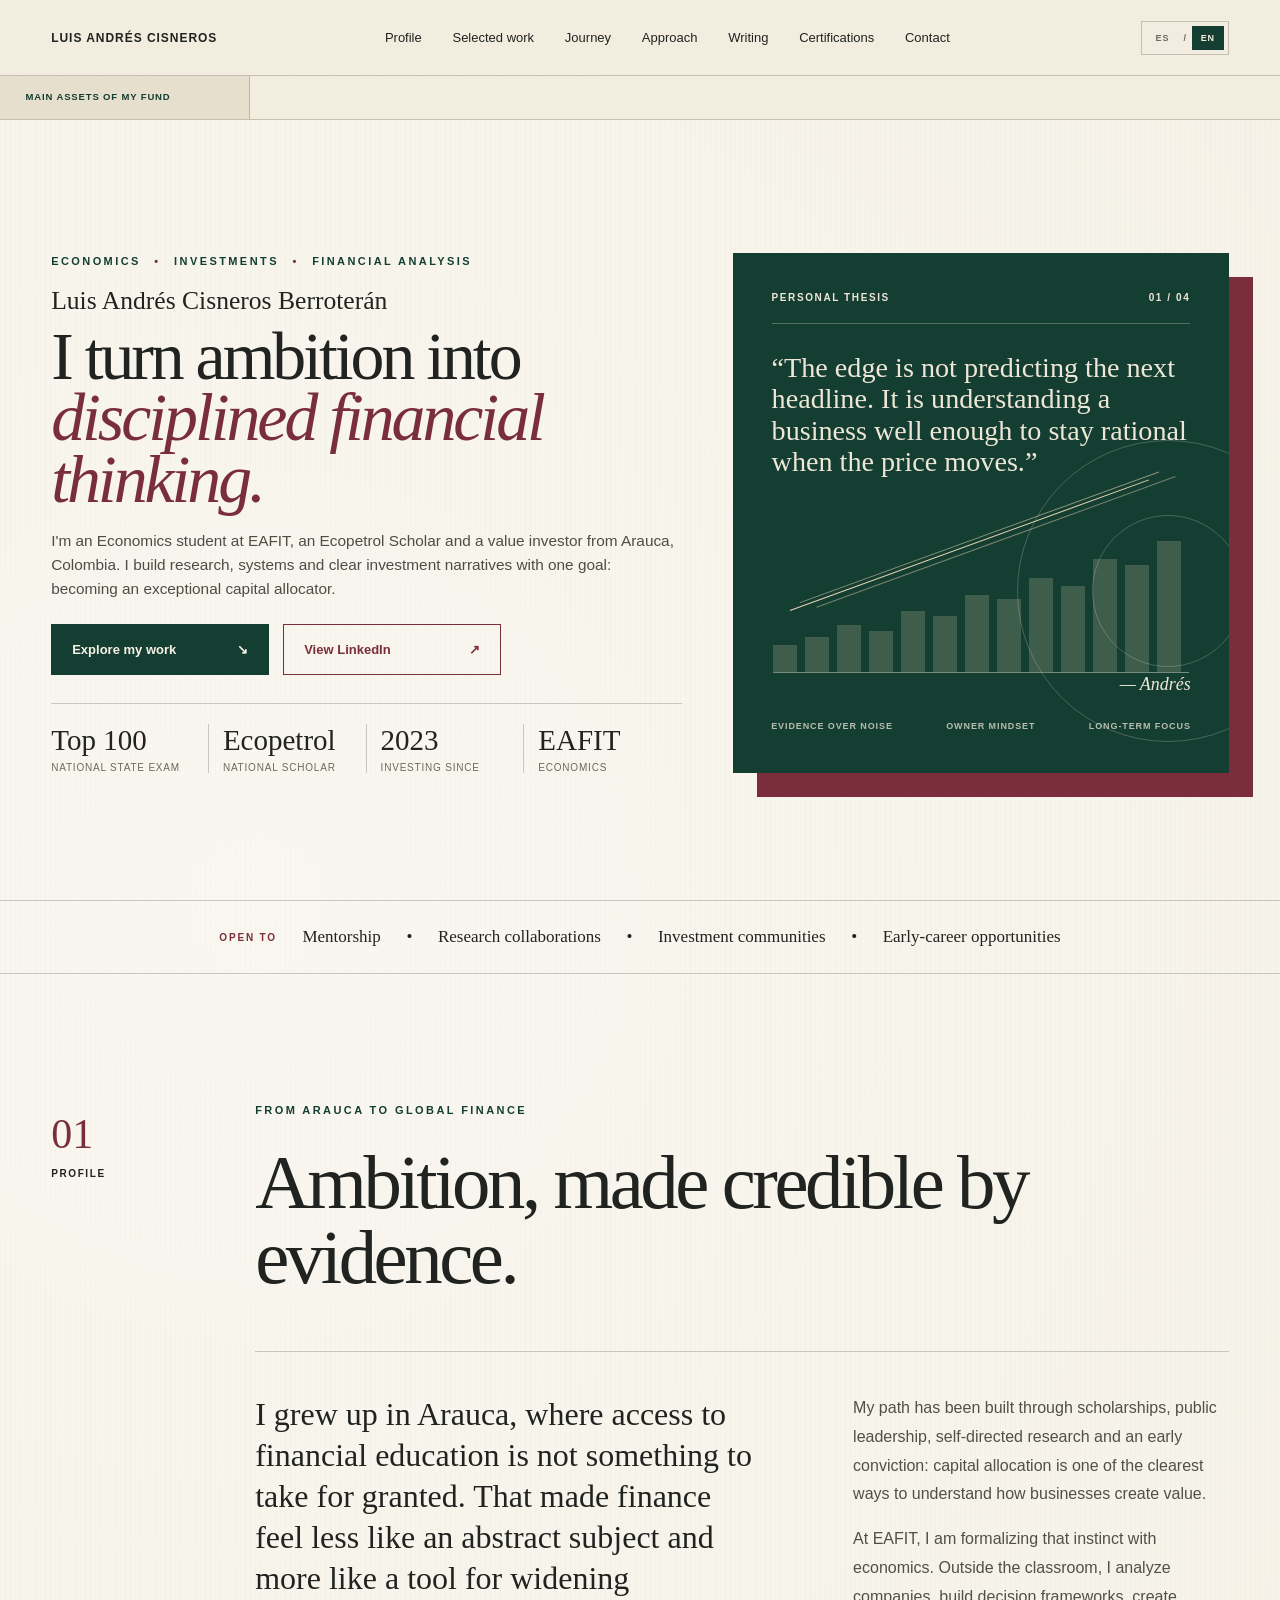
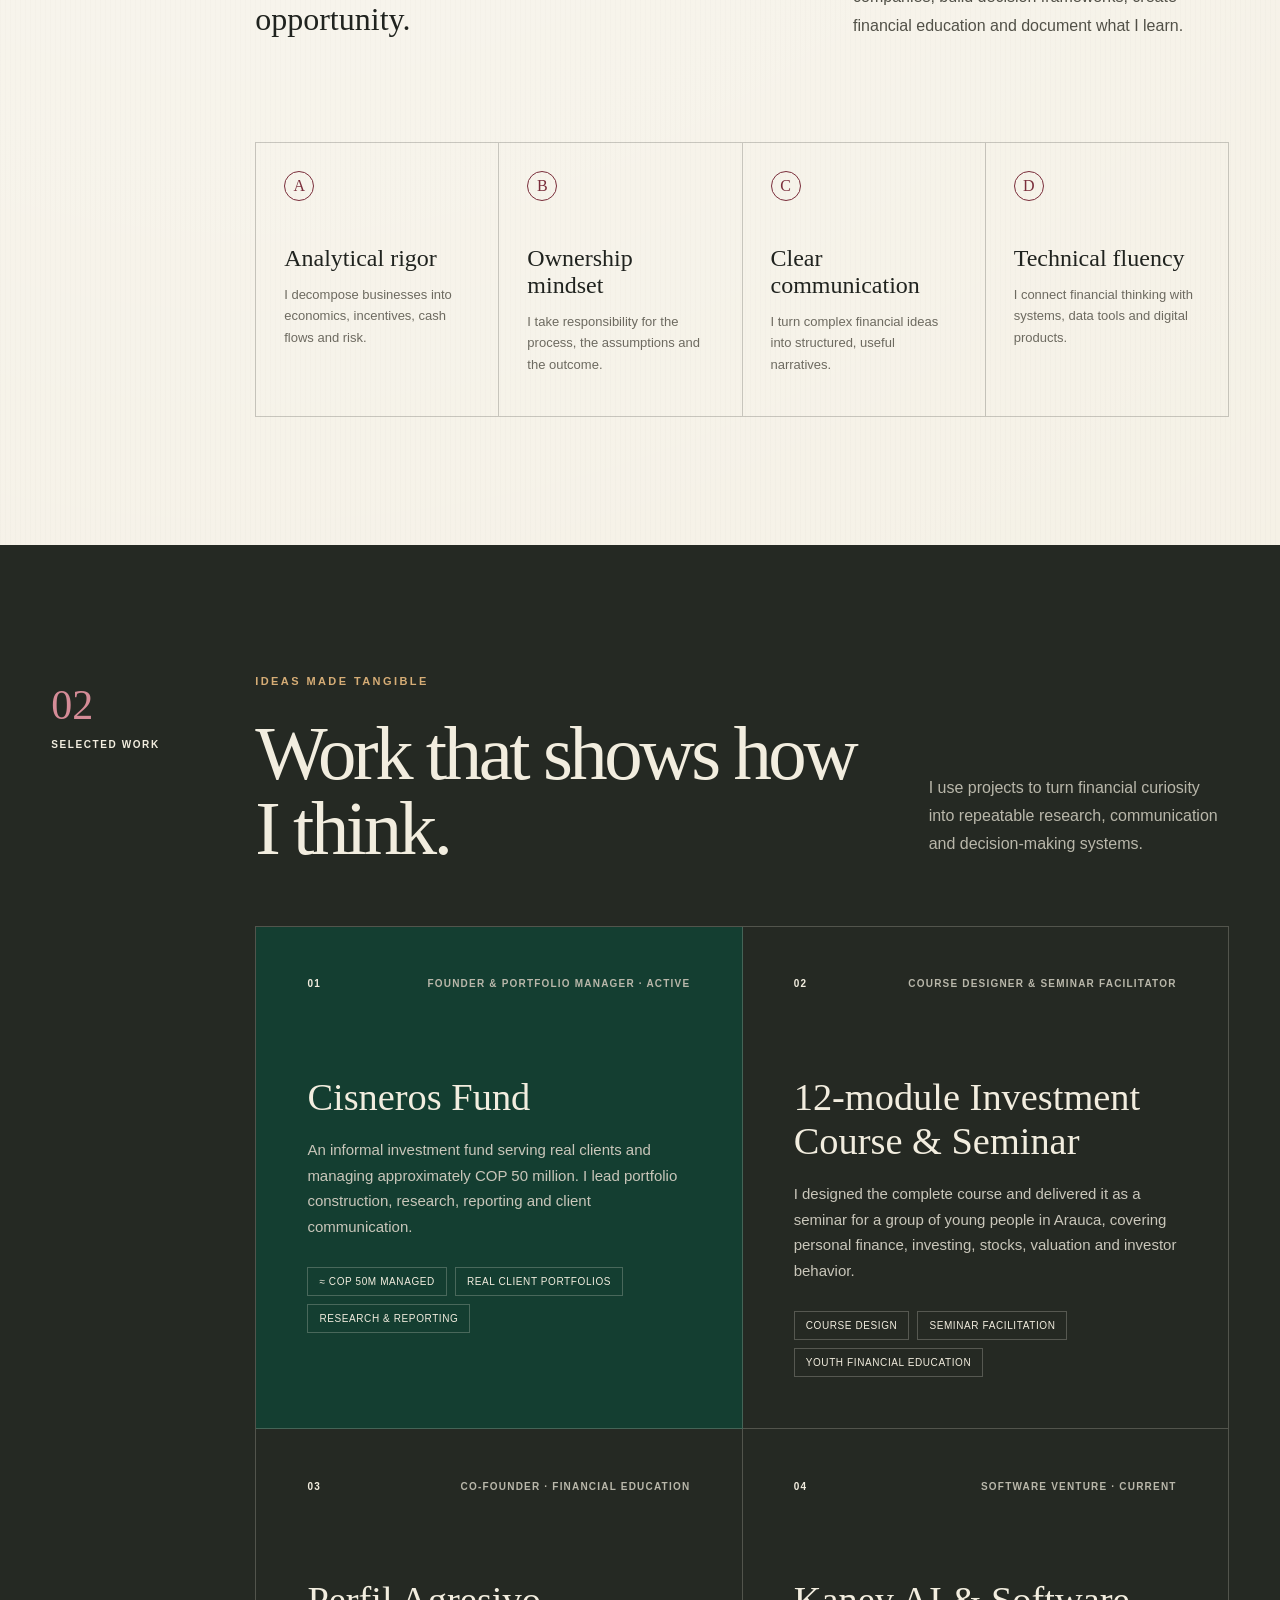
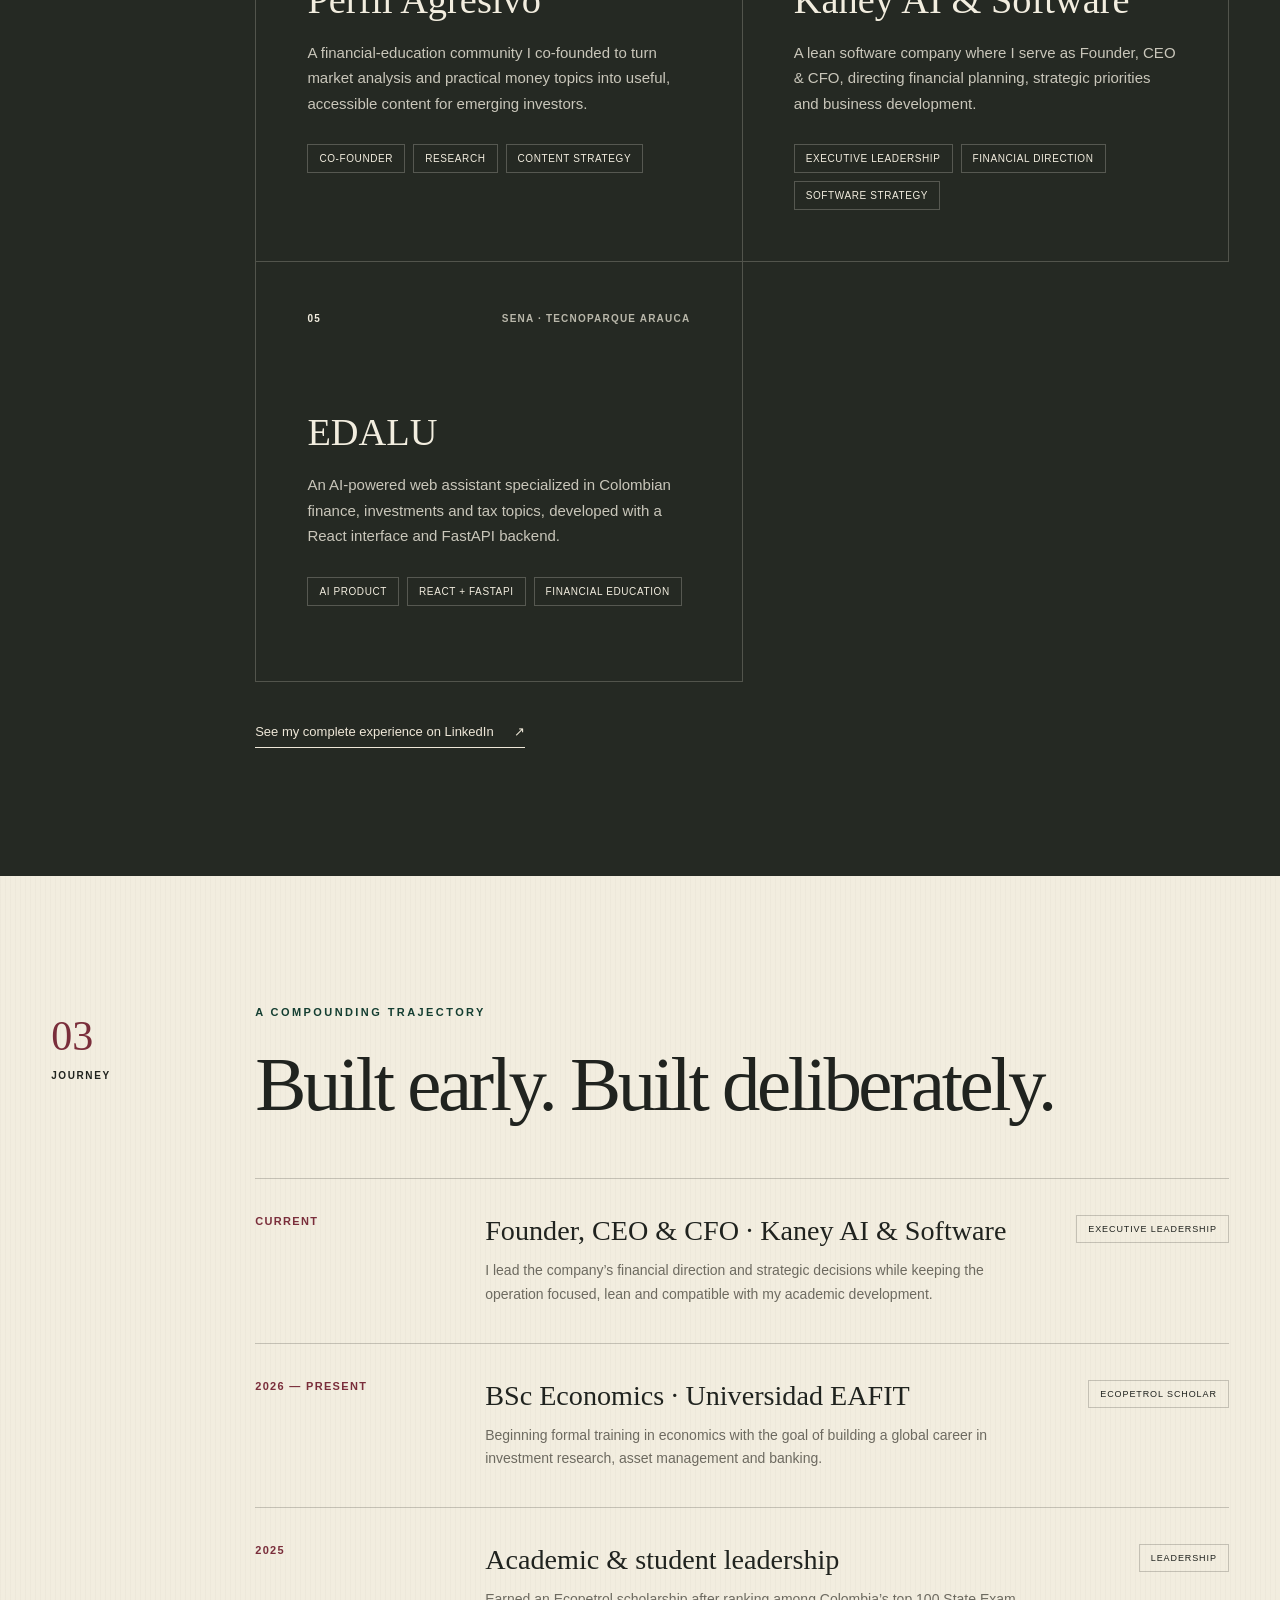
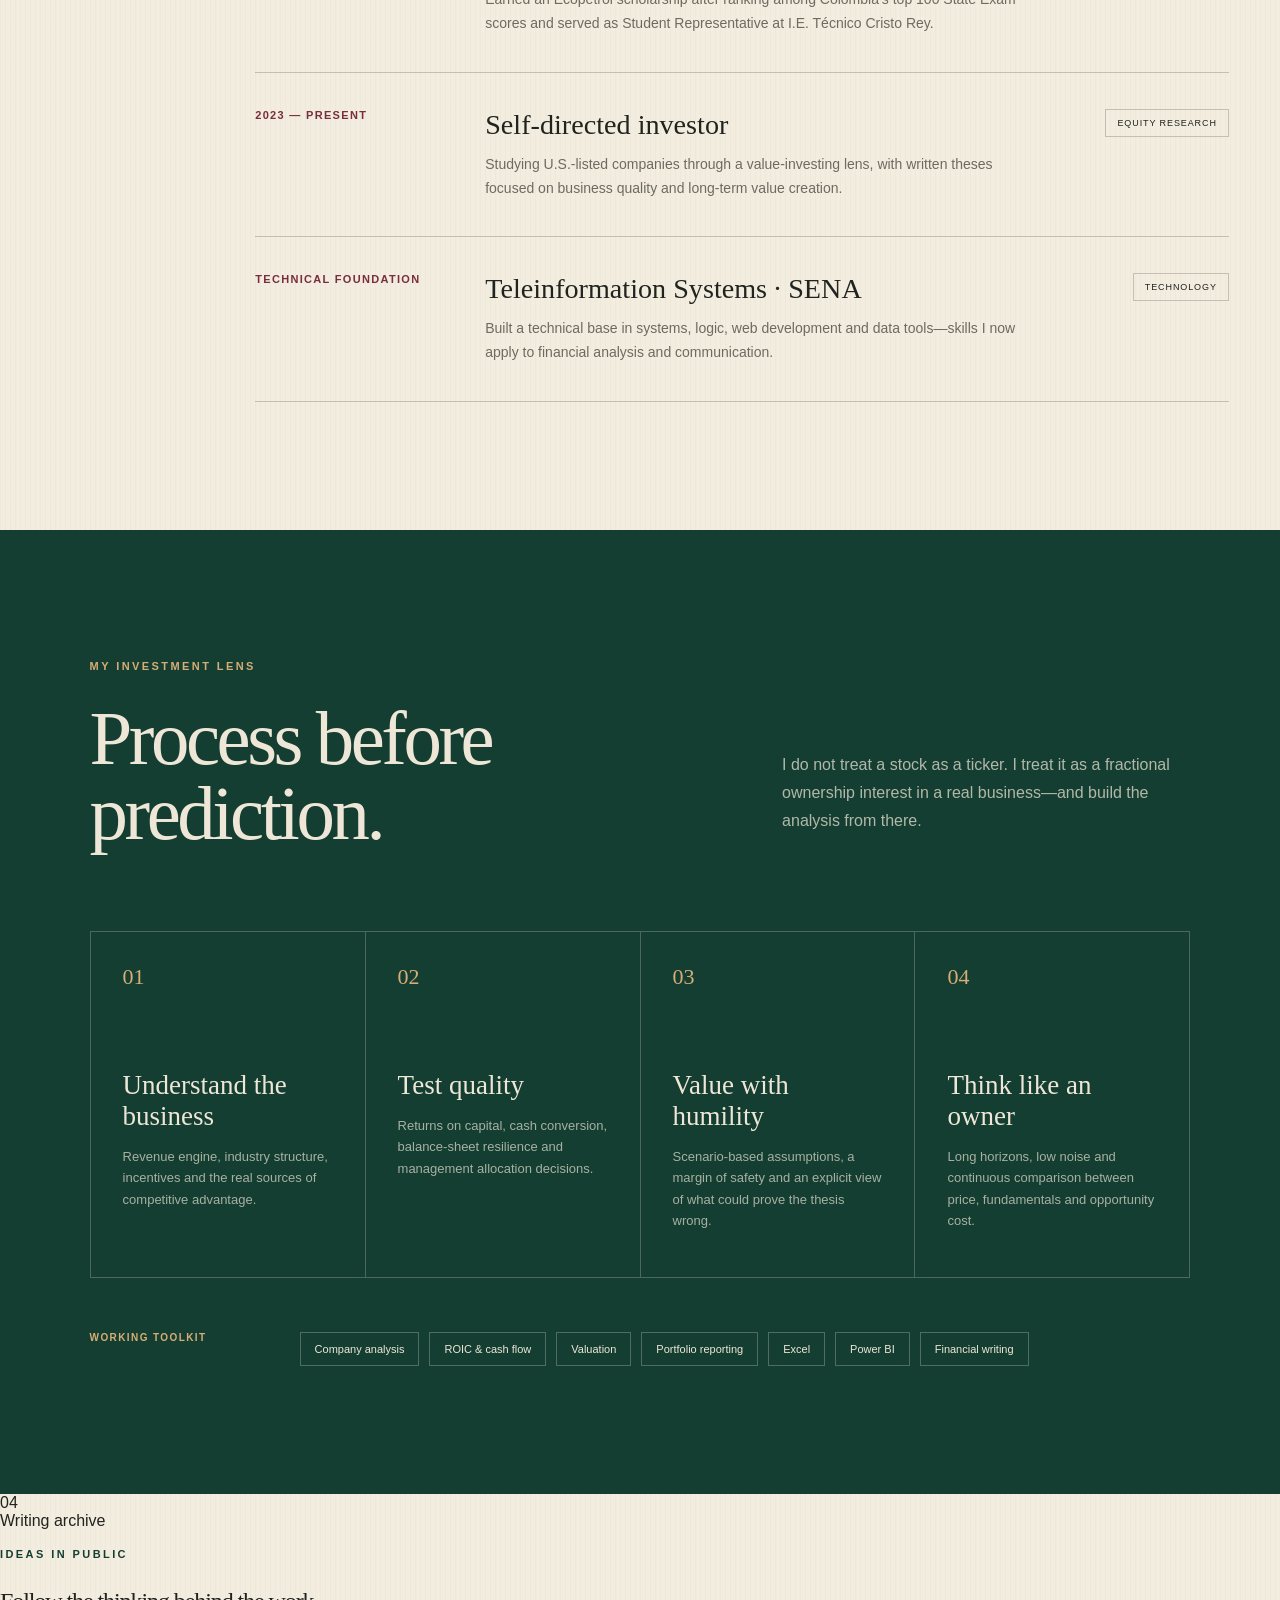
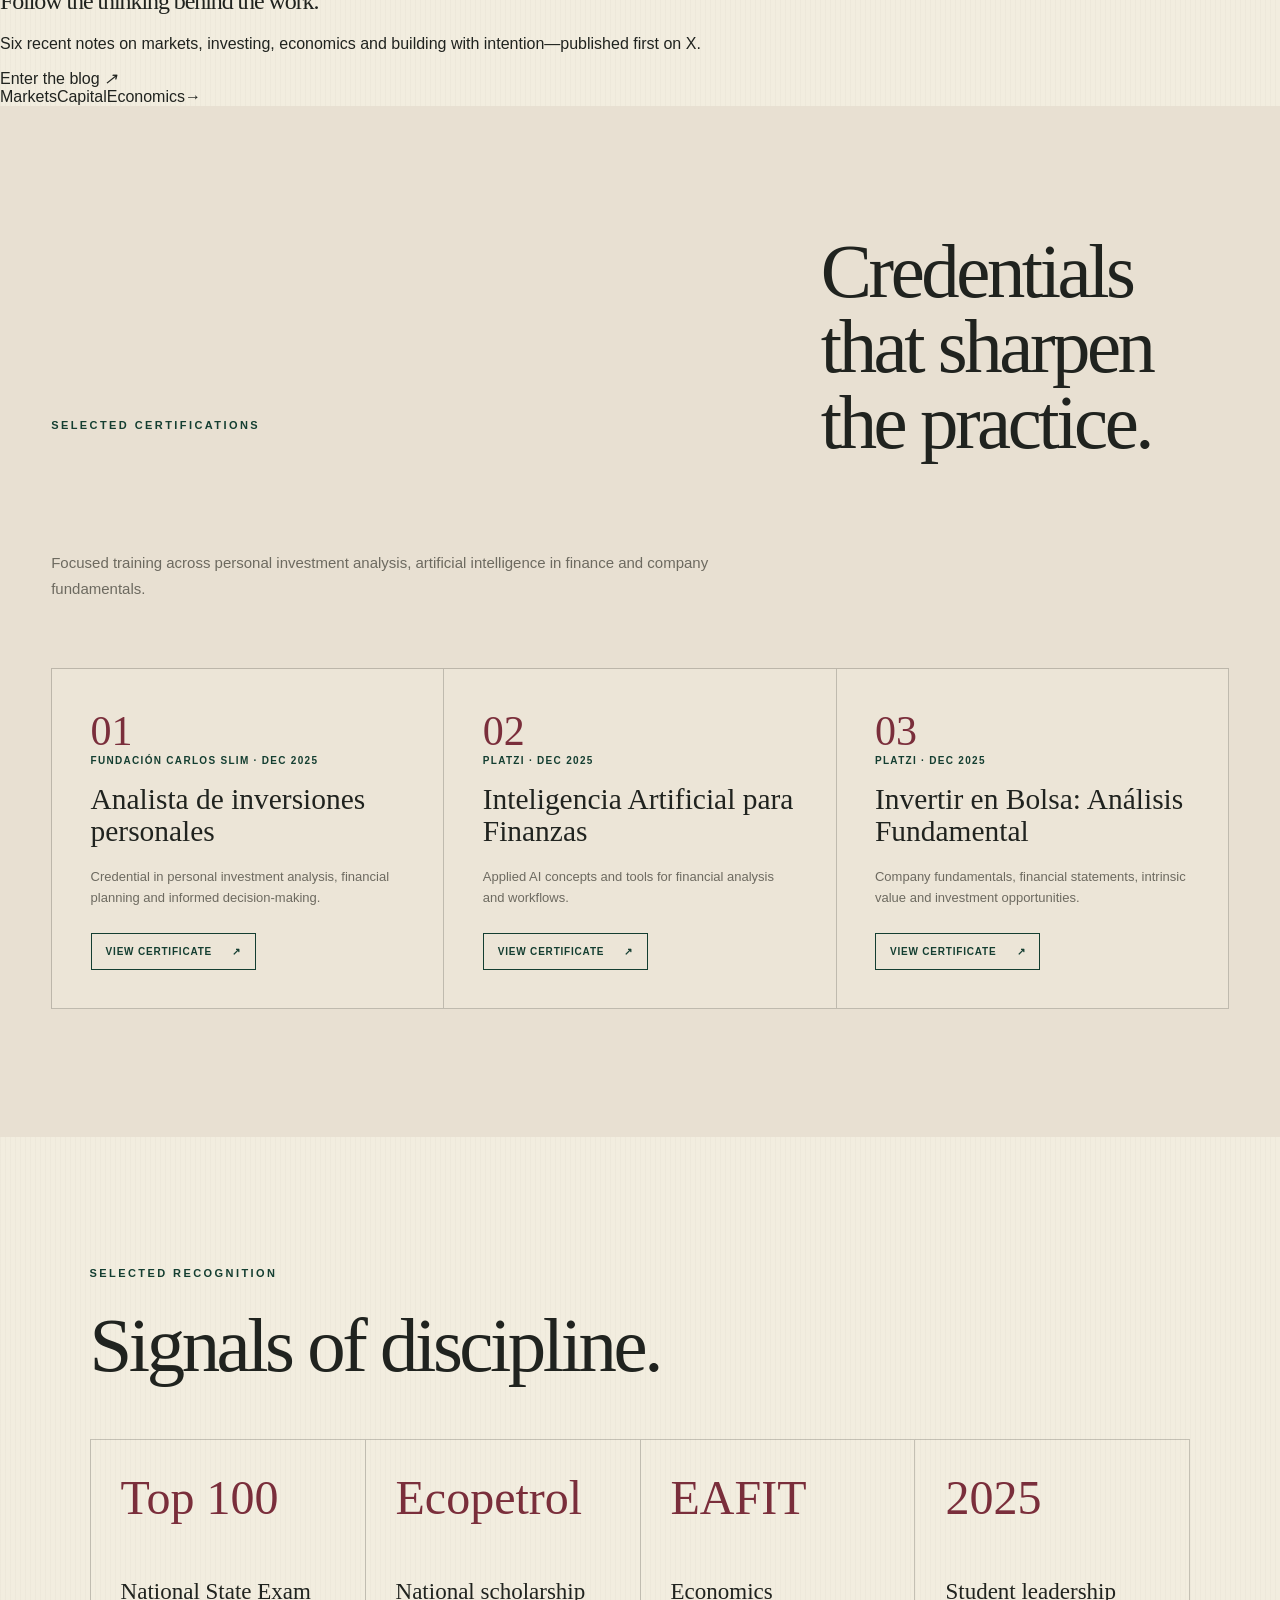
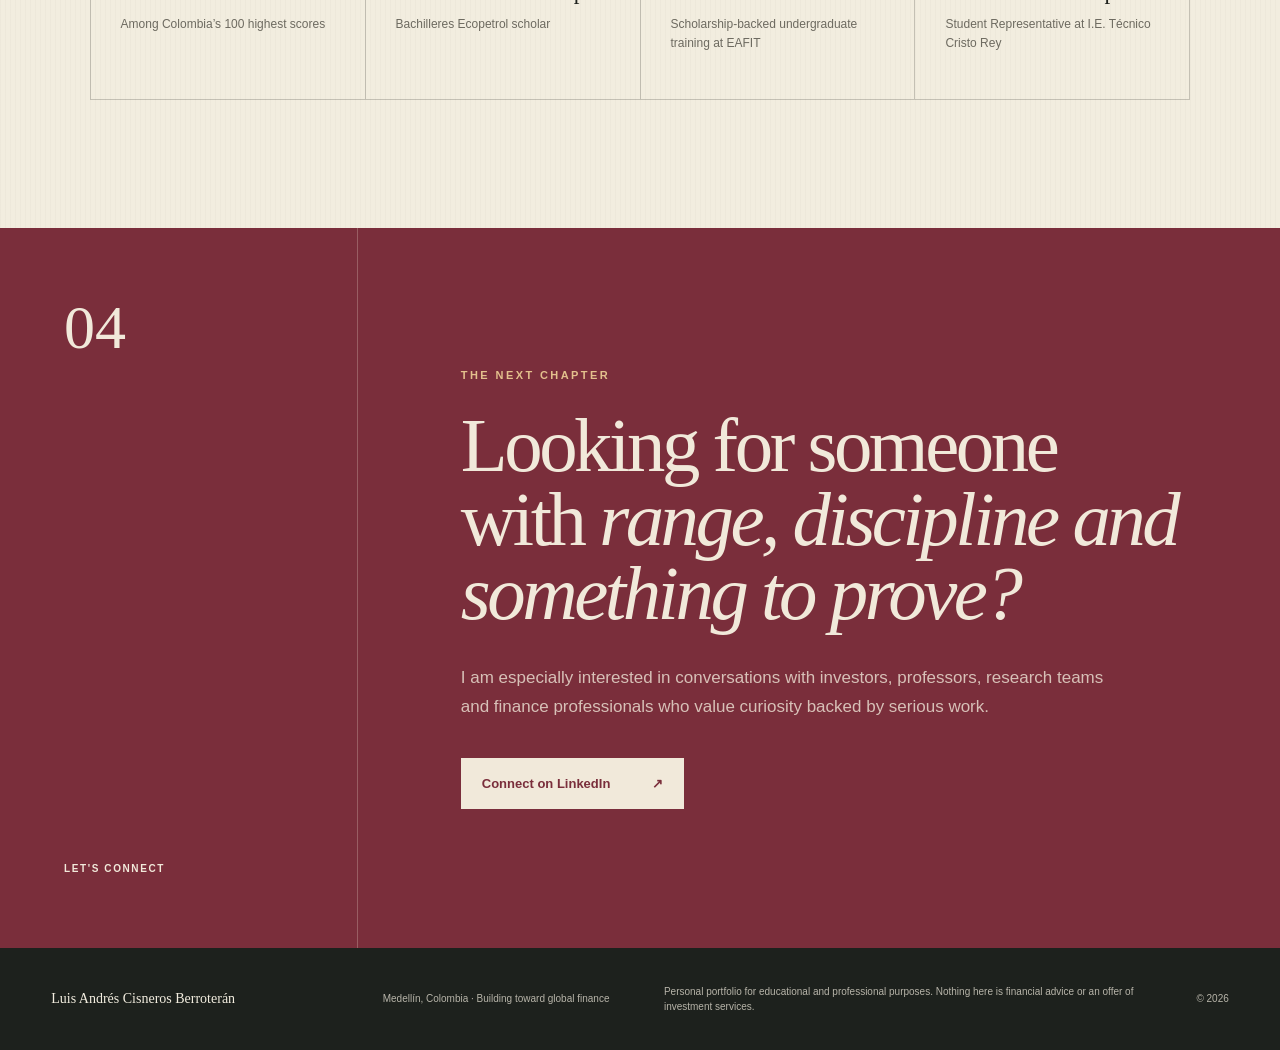
==== commit 3a211b52: "Separate the X writing archive: update index.html" ====
--- a/index.html
+++ b/index.html
@@ -11,9 +11,8 @@
   <meta property="og:type" content="website">
   <meta property="og:url" content="https://luis-andtes.github.io/andres-cisneros-portfolio/">
   <link rel="canonical" href="https://luis-andtes.github.io/andres-cisneros-portfolio/">
-  <link rel="stylesheet" href="styles.css?v=x-writing-archive">
-  <script src="i18n.js?v=x-writing-archive" defer></script>
-  <script src="x-posts.js?v=x-writing-archive" defer></script>
+  <link rel="stylesheet" href="styles.css?v=separate-blog">
+  <script src="i18n.js?v=separate-blog" defer></script>
 </head>
-<body><main><a class="skip-link" href="#content">Skip to content</a><header class="site-header"><a class="brand" href="#top" aria-label="Luis Andrés Cisneros — home"><span class="brand-name">Luis Andrés Cisneros</span></a><nav class="desktop-nav" aria-label="Primary navigation"><a href="#profile">Profile</a><a href="#work">Selected work</a><a href="#journey">Journey</a><a href="#approach">Approach</a><a href="#ideas">Writing</a><a href="#certifications">Certifications</a><a href="#contact">Contact</a></nav><details class="mobile-menu"><summary aria-label="Open navigation">Menu</summary><nav aria-label="Mobile navigation"><a href="#profile">Profile</a><a href="#work">Selected work</a><a href="#journey">Journey</a><a href="#approach">Approach</a><a href="#ideas">Writing</a><a href="#certifications">Certifications</a><a href="#contact">Contact</a></nav></details></header><section class="market-ticker" aria-label="Main assets of my investment fund"><div class="market-label"><strong>Main fund assets</strong><small>Live or delayed market data</small></div><div class="tradingview-widget-container"><div class="tradingview-widget-container__widget"></div><script type="text/javascript" src="https://s3.tradingview.com/external-embedding/embed-widget-ticker-tape.js" async>{"symbols":[{"proName":"BITSTAMP:BTCUSD","title":"BTC"},{"proName":"FX_IDC:USDCOP","title":"USD/COP"},{"proName":"NASDAQ:NVDA","title":"NVDA"},{"proName":"NYSE:NVO","title":"NVO"},{"proName":"NASDAQ:ASML","title":"ASML"},{"proName":"NYSE:NU","title":"NU"},{"proName":"NASDAQ:MSFT","title":"MSFT"},{"proName":"NASDAQ:META","title":"META"}],"showSymbolLogo":false,"isTransparent":true,"displayMode":"compact","colorTheme":"light","locale":"en"}</script></div></section><div id="content"><section class="hero" id="top"><div class="hero-copy"><p class="eyebrow">Economics <span>•</span> Investments <span>•</span> Financial analysis</p><p class="hero-name">Luis Andrés Cisneros Berroterán</p><h1>I turn ambition into <em>disciplined financial thinking.</em></h1><p class="hero-intro">I&#x27;m an Economics student at EAFIT, an Ecopetrol Scholar and a value investor from Arauca, Colombia. I build research, systems and clear investment narratives with one goal: becoming an exceptional capital allocator.</p><div class="hero-actions"><a class="button button-primary" href="#work">Explore my work <span aria-hidden="true">↘</span></a><a class="button button-secondary" href="https://www.linkedin.com/in/andrescisneros1346/" target="_blank" rel="noreferrer">View LinkedIn <span aria-hidden="true">↗</span></a></div><div class="proof-grid" aria-label="Selected credentials"><div class="proof"><strong>Top 100</strong><span>National State Exam</span></div><div class="proof"><strong>Ecopetrol</strong><span>National scholar</span></div><div class="proof"><strong>2023</strong><span>Investing since</span></div><div class="proof"><strong>EAFIT</strong><span>Economics</span></div></div></div><aside class="hero-panel" aria-label="Personal investment thesis"><div class="panel-topline"><span>Personal thesis</span><span>01 / 04</span></div><p class="panel-quote">“The edge is not predicting the next headline. It is understanding a business well enough to stay rational when the price moves.”</p><div class="chart" aria-hidden="true"><span class="chart-line"></span><div class="bars"><i style="height:18%"></i><i style="height:24%"></i><i style="height:32%"></i><i style="height:28%"></i><i style="height:41%"></i><i style="height:38%"></i><i style="height:52%"></i><i style="height:49%"></i><i style="height:63%"></i><i style="height:58%"></i><i style="height:76%"></i><i style="height:72%"></i><i style="height:88%"></i></div></div><div class="panel-principles"><span>Evidence over noise</span><span>Owner mindset</span><span>Long-term focus</span></div><p class="panel-signature">— Andrés</p></aside></section><div class="opportunity-strip" aria-label="Current interests"><span>Open to</span><p>Mentorship</p><i>•</i><p>Research collaborations</p><i>•</i><p>Investment communities</p><i>•</i><p>Early-career opportunities</p></div><section class="section profile-section" id="profile"><div class="section-index"><span>01</span><p>Profile</p></div><div class="profile-main"><p class="section-kicker">From Arauca to global finance</p><h2>Ambition, made credible by evidence.</h2><div class="profile-story"><p class="lead-paragraph">I grew up in Arauca, where access to financial education is not something to take for granted. That made finance feel less like an abstract subject and more like a tool for widening opportunity.</p><div><p>My path has been built through scholarships, public leadership, self-directed research and an early conviction: capital allocation is one of the clearest ways to understand how businesses create value.</p><p>At EAFIT, I am formalizing that instinct with economics. Outside the classroom, I analyze companies, build decision frameworks, create financial education and document what I learn.</p></div></div><div class="strength-grid"><article><span>A</span><h3>Analytical rigor</h3><p>I decompose businesses into economics, incentives, cash flows and risk.</p></article><article><span>B</span><h3>Ownership mindset</h3><p>I take responsibility for the process, the assumptions and the outcome.</p></article><article><span>C</span><h3>Clear communication</h3><p>I turn complex financial ideas into structured, useful narratives.</p></article><article><span>D</span><h3>Technical fluency</h3><p>I connect financial thinking with systems, data tools and digital products.</p></article></div></div></section><section class="section work-section" id="work"><div class="section-index light-index"><span>02</span><p>Selected work</p></div><div class="work-main"><div class="section-heading-row"><div><p class="section-kicker">Ideas made tangible</p><h2>Work that shows how I think.</h2></div><p>I use projects to turn financial curiosity into repeatable research, communication and decision-making systems.</p></div><div class="work-grid"><article class="work-card featured"><div class="work-card-top"><span>01</span><p>Founder &amp; portfolio manager · Active</p></div><h3>Cisneros Fund</h3><p class="work-description">An informal investment fund serving real clients and managing approximately COP 50 million. I lead portfolio construction, research, reporting and client communication.</p><ul><li>≈ COP 50M managed</li><li>Real client portfolios</li><li>Research &amp; reporting</li></ul></article><article class="work-card "><div class="work-card-top"><span>02</span><p>Course designer &amp; seminar facilitator</p></div><h3>12-module Investment Course &amp; Seminar</h3><p class="work-description">I designed the complete course and delivered it as a seminar for a group of young people in Arauca, covering personal finance, investing, stocks, valuation and investor behavior.</p><ul><li>Course design</li><li>Seminar facilitation</li><li>Youth financial education</li></ul></article><article class="work-card "><div class="work-card-top"><span>03</span><p>Co-founder · Financial education</p></div><h3>Perfil Agresivo</h3><p class="work-description">A financial-education community I co-founded to turn market analysis and practical money topics into useful, accessible content for emerging investors.</p><ul><li>Co-founder</li><li>Research</li><li>Content strategy</li></ul></article><article class="work-card "><div class="work-card-top"><span>04</span><p>Software venture · Current</p></div><h3>Kaney AI &amp; Software</h3><p class="work-description">A lean software company where I serve as Founder, CEO &amp; CFO, directing financial planning, strategic priorities and business development.</p><ul><li>Executive leadership</li><li>Financial direction</li><li>Software strategy</li></ul></article><article class="work-card "><div class="work-card-top"><span>05</span><p>SENA · Tecnoparque Arauca</p></div><h3>EDALU</h3><p class="work-description">An AI-powered web assistant specialized in Colombian finance, investments and tax topics, developed with a React interface and FastAPI backend.</p><ul><li>AI product</li><li>React + FastAPI</li><li>Financial education</li></ul></article></div><a class="text-link light-link" href="https://www.linkedin.com/in/andrescisneros1346/" target="_blank" rel="noreferrer">See my complete experience on LinkedIn <span aria-hidden="true">↗</span></a></div></section><section class="section journey-section" id="journey"><div class="section-index"><span>03</span><p>Journey</p></div><div class="journey-main"><p class="section-kicker">A compounding trajectory</p><h2>Built early. Built deliberately.</h2><div class="timeline"><article><div class="timeline-year">Current</div><div class="timeline-copy"><h3>Founder, CEO &amp; CFO · Kaney AI &amp; Software</h3><p>I lead the company’s financial direction and strategic decisions while keeping the operation focused, lean and compatible with my academic development.</p></div><span class="timeline-tag">Executive leadership</span></article><article><div class="timeline-year">2026 — Present</div><div class="timeline-copy"><h3>BSc Economics · Universidad EAFIT</h3><p>Beginning formal training in economics with the goal of building a global career in investment research, asset management and banking.</p></div><span class="timeline-tag">Ecopetrol Scholar</span></article><article><div class="timeline-year">2025</div><div class="timeline-copy"><h3>Academic &amp; student leadership</h3><p>Earned an Ecopetrol scholarship after ranking among Colombia’s top 100 State Exam scores and served as Student Representative at I.E. Técnico Cristo Rey.</p></div><span class="timeline-tag">Leadership</span></article><article><div class="timeline-year">2023 — Present</div><div class="timeline-copy"><h3>Self-directed investor</h3><p>Studying U.S.-listed companies through a value-investing lens, with written theses focused on business quality and long-term value creation.</p></div><span class="timeline-tag">Equity research</span></article><article><div class="timeline-year">Technical foundation</div><div class="timeline-copy"><h3>Teleinformation Systems · SENA</h3><p>Built a technical base in systems, logic, web development and data tools—skills I now apply to financial analysis and communication.</p></div><span class="timeline-tag">Technology</span></article></div></div></section><section class="approach-section" id="approach"><div class="approach-header"><div><p class="section-kicker">My investment lens</p><h2>Process before prediction.</h2></div><p>I do not treat a stock as a ticker. I treat it as a fractional ownership interest in a real business—and build the analysis from there.</p></div><div class="principles-grid"><article><span>01</span><h3>Understand the business</h3><p>Revenue engine, industry structure, incentives and the real sources of competitive advantage.</p></article><article><span>02</span><h3>Test quality</h3><p>Returns on capital, cash conversion, balance-sheet resilience and management allocation decisions.</p></article><article><span>03</span><h3>Value with humility</h3><p>Scenario-based assumptions, a margin of safety and an explicit view of what could prove the thesis wrong.</p></article><article><span>04</span><h3>Think like an owner</h3><p>Long horizons, low noise and continuous comparison between price, fundamentals and opportunity cost.</p></article></div><div class="toolkit"><p>Working toolkit</p><div><span>Company analysis</span><span>ROIC &amp; cash flow</span><span>Valuation</span><span>Portfolio reporting</span><span>Excel</span><span>Power BI</span><span>Financial writing</span></div></div></section><section class="writing-section" id="ideas" aria-labelledby="writing-title"><div class="writing-header"><div><p class="section-kicker">Notes from X</p><h2 id="writing-title">Ideas worth developing.</h2></div><p class="writing-intro">A living archive of my writing on markets, investing, economics and the work of building with intention.</p></div><div class="writing-meta"><a class="writing-profile-link" href="https://x.com/cisnerosandress" target="_blank" rel="noreferrer">Follow @cisnerosandress <span aria-hidden="true">↗</span></a><span class="writing-sync">Updated weekly through the X API</span></div><div class="x-posts-grid" aria-live="polite"><p class="x-posts-status">Loading publications…</p></div></section><section class="certifications-section" id="certifications" aria-labelledby="certifications-title"><div class="certifications-header"><p class="section-kicker">Selected certifications</p><h2 id="certifications-title">Credentials that sharpen the practice.</h2><p>Focused training across personal investment analysis, artificial intelligence in finance and company fundamentals.</p></div><div class="certifications-grid"><article><span class="certificate-index">01</span><div><p class="certificate-issuer">Fundación Carlos Slim · Dec 2025</p><h3>Analista de inversiones personales</h3><p class="certificate-copy">Credential in personal investment analysis, financial planning and informed decision-making.</p><a class="certificate-link" href="https://capacitateparaelempleo.org/verifica/c86bc0ba-84dd-4f67-a14a-19133aa0ee88/01ec3e01-1753-4b5c-9e29-a7cebbd2ef7e" target="_blank" rel="noreferrer" aria-label="View Luis Andrés Cisneros personal investment analyst certificate"><span class="certificate-link-copy">View certificate</span><span aria-hidden="true">↗</span></a></div></article><article><span class="certificate-index">02</span><div><p class="certificate-issuer">Platzi · Dec 2025</p><h3>Inteligencia Artificial para Finanzas</h3><p class="certificate-copy">Applied AI concepts and tools for financial analysis and workflows.</p><a class="certificate-link" href="https://platzi.com/p/luis.acisneros062009/curso/7966-ia-finanzas/diploma/detalle/" target="_blank" rel="noreferrer" aria-label="View Luis Andrés Cisneros Artificial Intelligence for Finance certificate"><span class="certificate-link-copy">View certificate</span><span aria-hidden="true">↗</span></a></div></article><article><span class="certificate-index">03</span><div><p class="certificate-issuer">Platzi · Dec 2025</p><h3>Invertir en Bolsa: Análisis Fundamental</h3><p class="certificate-copy">Company fundamentals, financial statements, intrinsic value and investment opportunities.</p><a class="certificate-link" href="https://platzi.com/p/luis.acisneros062009/curso/2343-inversion-bolsa/diploma/detalle/" target="_blank" rel="noreferrer" aria-label="View Luis Andrés Cisneros Fundamental Analysis certificate"><span class="certificate-link-copy">View certificate</span><span aria-hidden="true">↗</span></a></div></article></div></section><section class="recognition-section" aria-labelledby="recognition-title"><p class="section-kicker">Selected recognition</p><h2 id="recognition-title">Signals of discipline.</h2><div class="recognition-grid"><article><strong>Top 100</strong><p>National State Exam</p><span>Among Colombia’s 100 highest scores</span></article><article><strong>Ecopetrol</strong><p>National scholarship</p><span>Bachilleres Ecopetrol scholar</span></article><article><strong>EAFIT</strong><p>Economics</p><span>Scholarship-backed undergraduate training at EAFIT</span></article><article><strong>2025</strong><p>Student leadership</p><span>Student Representative at I.E. Técnico Cristo Rey</span></article></div></section><section class="contact-section" id="contact"><div class="contact-label"><span>04</span><p>Let&#x27;s connect</p></div><div class="contact-main"><p class="section-kicker">The next chapter</p><h2>Looking for someone with <em>range, discipline and something to prove?</em></h2><p>I am especially interested in conversations with investors, professors, research teams and finance professionals who value curiosity backed by serious work.</p><a class="button contact-button" href="https://www.linkedin.com/in/andrescisneros1346/" target="_blank" rel="noreferrer">Connect on LinkedIn <span aria-hidden="true">↗</span></a></div></section></div><footer><div class="footer-brand"><p>Luis Andrés Cisneros Berroterán</p></div><p>Medellín, Colombia · Building toward global finance</p><p class="disclaimer">Personal portfolio for educational and professional purposes. Nothing here is financial advice or an offer of investment services.</p><p>© 2026</p></footer></main></body>
+<body><main><a class="skip-link" href="#content">Skip to content</a><header class="site-header"><a class="brand" href="#top" aria-label="Luis Andrés Cisneros — home"><span class="brand-name">Luis Andrés Cisneros</span></a><nav class="desktop-nav" aria-label="Primary navigation"><a href="#profile">Profile</a><a href="#work">Selected work</a><a href="#journey">Journey</a><a href="#approach">Approach</a><a href="blog.html">Blog</a><a href="#certifications">Certifications</a><a href="#contact">Contact</a></nav><details class="mobile-menu"><summary aria-label="Open navigation">Menu</summary><nav aria-label="Mobile navigation"><a href="#profile">Profile</a><a href="#work">Selected work</a><a href="#journey">Journey</a><a href="#approach">Approach</a><a href="blog.html">Blog</a><a href="#certifications">Certifications</a><a href="#contact">Contact</a></nav></details></header><section class="market-ticker" aria-label="Main assets of my investment fund"><div class="market-label"><strong>Main fund assets</strong><small>Live or delayed market data</small></div><div class="tradingview-widget-container"><div class="tradingview-widget-container__widget"></div><script type="text/javascript" src="https://s3.tradingview.com/external-embedding/embed-widget-ticker-tape.js" async>{"symbols":[{"proName":"BITSTAMP:BTCUSD","title":"BTC"},{"proName":"FX_IDC:USDCOP","title":"USD/COP"},{"proName":"NASDAQ:NVDA","title":"NVDA"},{"proName":"NYSE:NVO","title":"NVO"},{"proName":"NASDAQ:ASML","title":"ASML"},{"proName":"NYSE:NU","title":"NU"},{"proName":"NASDAQ:MSFT","title":"MSFT"},{"proName":"NASDAQ:META","title":"META"}],"showSymbolLogo":false,"isTransparent":true,"displayMode":"compact","colorTheme":"light","locale":"en"}</script></div></section><div id="content"><section class="hero" id="top"><div class="hero-copy"><p class="eyebrow">Economics <span>•</span> Investments <span>•</span> Financial analysis</p><p class="hero-name">Luis Andrés Cisneros Berroterán</p><h1>I turn ambition into <em>disciplined financial thinking.</em></h1><p class="hero-intro">I&#x27;m an Economics student at EAFIT, an Ecopetrol Scholar and a value investor from Arauca, Colombia. I build research, systems and clear investment narratives with one goal: becoming an exceptional capital allocator.</p><div class="hero-actions"><a class="button button-primary" href="#work">Explore my work <span aria-hidden="true">↘</span></a><a class="button button-secondary" href="https://www.linkedin.com/in/andrescisneros1346/" target="_blank" rel="noreferrer">View LinkedIn <span aria-hidden="true">↗</span></a></div><div class="proof-grid" aria-label="Selected credentials"><div class="proof"><strong>Top 100</strong><span>National State Exam</span></div><div class="proof"><strong>Ecopetrol</strong><span>National scholar</span></div><div class="proof"><strong>2023</strong><span>Investing since</span></div><div class="proof"><strong>EAFIT</strong><span>Economics</span></div></div></div><aside class="hero-panel" aria-label="Personal investment thesis"><div class="panel-topline"><span>Personal thesis</span><span>01 / 04</span></div><p class="panel-quote">“The edge is not predicting the next headline. It is understanding a business well enough to stay rational when the price moves.”</p><div class="chart" aria-hidden="true"><span class="chart-line"></span><div class="bars"><i style="height:18%"></i><i style="height:24%"></i><i style="height:32%"></i><i style="height:28%"></i><i style="height:41%"></i><i style="height:38%"></i><i style="height:52%"></i><i style="height:49%"></i><i style="height:63%"></i><i style="height:58%"></i><i style="height:76%"></i><i style="height:72%"></i><i style="height:88%"></i></div></div><div class="panel-principles"><span>Evidence over noise</span><span>Owner mindset</span><span>Long-term focus</span></div><p class="panel-signature">— Andrés</p></aside></section><div class="opportunity-strip" aria-label="Current interests"><span>Open to</span><p>Mentorship</p><i>•</i><p>Research collaborations</p><i>•</i><p>Investment communities</p><i>•</i><p>Early-career opportunities</p></div><section class="section profile-section" id="profile"><div class="section-index"><span>01</span><p>Profile</p></div><div class="profile-main"><p class="section-kicker">From Arauca to global finance</p><h2>Ambition, made credible by evidence.</h2><div class="profile-story"><p class="lead-paragraph">I grew up in Arauca, where access to financial education is not something to take for granted. That made finance feel less like an abstract subject and more like a tool for widening opportunity.</p><div><p>My path has been built through scholarships, public leadership, self-directed research and an early conviction: capital allocation is one of the clearest ways to understand how businesses create value.</p><p>At EAFIT, I am formalizing that instinct with economics. Outside the classroom, I analyze companies, build decision frameworks, create financial education and document what I learn.</p></div></div><div class="strength-grid"><article><span>A</span><h3>Analytical rigor</h3><p>I decompose businesses into economics, incentives, cash flows and risk.</p></article><article><span>B</span><h3>Ownership mindset</h3><p>I take responsibility for the process, the assumptions and the outcome.</p></article><article><span>C</span><h3>Clear communication</h3><p>I turn complex financial ideas into structured, useful narratives.</p></article><article><span>D</span><h3>Technical fluency</h3><p>I connect financial thinking with systems, data tools and digital products.</p></article></div></div></section><section class="section work-section" id="work"><div class="section-index light-index"><span>02</span><p>Selected work</p></div><div class="work-main"><div class="section-heading-row"><div><p class="section-kicker">Ideas made tangible</p><h2>Work that shows how I think.</h2></div><p>I use projects to turn financial curiosity into repeatable research, communication and decision-making systems.</p></div><div class="work-grid"><article class="work-card featured"><div class="work-card-top"><span>01</span><p>Founder &amp; portfolio manager · Active</p></div><h3>Cisneros Fund</h3><p class="work-description">An informal investment fund serving real clients and managing approximately COP 50 million. I lead portfolio construction, research, reporting and client communication.</p><ul><li>≈ COP 50M managed</li><li>Real client portfolios</li><li>Research &amp; reporting</li></ul></article><article class="work-card "><div class="work-card-top"><span>02</span><p>Course designer &amp; seminar facilitator</p></div><h3>12-module Investment Course &amp; Seminar</h3><p class="work-description">I designed the complete course and delivered it as a seminar for a group of young people in Arauca, covering personal finance, investing, stocks, valuation and investor behavior.</p><ul><li>Course design</li><li>Seminar facilitation</li><li>Youth financial education</li></ul></article><article class="work-card "><div class="work-card-top"><span>03</span><p>Co-founder · Financial education</p></div><h3>Perfil Agresivo</h3><p class="work-description">A financial-education community I co-founded to turn market analysis and practical money topics into useful, accessible content for emerging investors.</p><ul><li>Co-founder</li><li>Research</li><li>Content strategy</li></ul></article><article class="work-card "><div class="work-card-top"><span>04</span><p>Software venture · Current</p></div><h3>Kaney AI &amp; Software</h3><p class="work-description">A lean software company where I serve as Founder, CEO &amp; CFO, directing financial planning, strategic priorities and business development.</p><ul><li>Executive leadership</li><li>Financial direction</li><li>Software strategy</li></ul></article><article class="work-card "><div class="work-card-top"><span>05</span><p>SENA · Tecnoparque Arauca</p></div><h3>EDALU</h3><p class="work-description">An AI-powered web assistant specialized in Colombian finance, investments and tax topics, developed with a React interface and FastAPI backend.</p><ul><li>AI product</li><li>React + FastAPI</li><li>Financial education</li></ul></article></div><a class="text-link light-link" href="https://www.linkedin.com/in/andrescisneros1346/" target="_blank" rel="noreferrer">See my complete experience on LinkedIn <span aria-hidden="true">↗</span></a></div></section><section class="section journey-section" id="journey"><div class="section-index"><span>03</span><p>Journey</p></div><div class="journey-main"><p class="section-kicker">A compounding trajectory</p><h2>Built early. Built deliberately.</h2><div class="timeline"><article><div class="timeline-year">Current</div><div class="timeline-copy"><h3>Founder, CEO &amp; CFO · Kaney AI &amp; Software</h3><p>I lead the company’s financial direction and strategic decisions while keeping the operation focused, lean and compatible with my academic development.</p></div><span class="timeline-tag">Executive leadership</span></article><article><div class="timeline-year">2026 — Present</div><div class="timeline-copy"><h3>BSc Economics · Universidad EAFIT</h3><p>Beginning formal training in economics with the goal of building a global career in investment research, asset management and banking.</p></div><span class="timeline-tag">Ecopetrol Scholar</span></article><article><div class="timeline-year">2025</div><div class="timeline-copy"><h3>Academic &amp; student leadership</h3><p>Earned an Ecopetrol scholarship after ranking among Colombia’s top 100 State Exam scores and served as Student Representative at I.E. Técnico Cristo Rey.</p></div><span class="timeline-tag">Leadership</span></article><article><div class="timeline-year">2023 — Present</div><div class="timeline-copy"><h3>Self-directed investor</h3><p>Studying U.S.-listed companies through a value-investing lens, with written theses focused on business quality and long-term value creation.</p></div><span class="timeline-tag">Equity research</span></article><article><div class="timeline-year">Technical foundation</div><div class="timeline-copy"><h3>Teleinformation Systems · SENA</h3><p>Built a technical base in systems, logic, web development and data tools—skills I now apply to financial analysis and communication.</p></div><span class="timeline-tag">Technology</span></article></div></div></section><section class="approach-section" id="approach"><div class="approach-header"><div><p class="section-kicker">My investment lens</p><h2>Process before prediction.</h2></div><p>I do not treat a stock as a ticker. I treat it as a fractional ownership interest in a real business—and build the analysis from there.</p></div><div class="principles-grid"><article><span>01</span><h3>Understand the business</h3><p>Revenue engine, industry structure, incentives and the real sources of competitive advantage.</p></article><article><span>02</span><h3>Test quality</h3><p>Returns on capital, cash conversion, balance-sheet resilience and management allocation decisions.</p></article><article><span>03</span><h3>Value with humility</h3><p>Scenario-based assumptions, a margin of safety and an explicit view of what could prove the thesis wrong.</p></article><article><span>04</span><h3>Think like an owner</h3><p>Long horizons, low noise and continuous comparison between price, fundamentals and opportunity cost.</p></article></div><div class="toolkit"><p>Working toolkit</p><div><span>Company analysis</span><span>ROIC &amp; cash flow</span><span>Valuation</span><span>Portfolio reporting</span><span>Excel</span><span>Power BI</span><span>Financial writing</span></div></div></section><section class="blog-gateway-section" id="ideas" aria-labelledby="blog-gateway-title"><a class="blog-gateway" href="blog.html" aria-label="Open the writing archive"><div class="blog-gateway-index"><span>04</span><p>Writing archive</p></div><div class="blog-gateway-copy"><p class="section-kicker">Ideas in public</p><h2 id="blog-gateway-title">Follow the thinking behind the work.</h2><p class="blog-gateway-intro">Six recent notes on markets, investing, economics and building with intention—published first on X.</p><span class="blog-gateway-button">Enter the blog <i aria-hidden="true">↗</i></span></div><div class="blog-gateway-side" aria-hidden="true"><span>Markets</span><span>Capital</span><span>Economics</span><strong>→</strong></div></a></section><section class="certifications-section" id="certifications" aria-labelledby="certifications-title"><div class="certifications-header"><p class="section-kicker">Selected certifications</p><h2 id="certifications-title">Credentials that sharpen the practice.</h2><p>Focused training across personal investment analysis, artificial intelligence in finance and company fundamentals.</p></div><div class="certifications-grid"><article><span class="certificate-index">01</span><div><p class="certificate-issuer">Fundación Carlos Slim · Dec 2025</p><h3>Analista de inversiones personales</h3><p class="certificate-copy">Credential in personal investment analysis, financial planning and informed decision-making.</p><a class="certificate-link" href="https://capacitateparaelempleo.org/verifica/c86bc0ba-84dd-4f67-a14a-19133aa0ee88/01ec3e01-1753-4b5c-9e29-a7cebbd2ef7e" target="_blank" rel="noreferrer" aria-label="View Luis Andrés Cisneros personal investment analyst certificate"><span class="certificate-link-copy">View certificate</span><span aria-hidden="true">↗</span></a></div></article><article><span class="certificate-index">02</span><div><p class="certificate-issuer">Platzi · Dec 2025</p><h3>Inteligencia Artificial para Finanzas</h3><p class="certificate-copy">Applied AI concepts and tools for financial analysis and workflows.</p><a class="certificate-link" href="https://platzi.com/p/luis.acisneros062009/curso/7966-ia-finanzas/diploma/detalle/" target="_blank" rel="noreferrer" aria-label="View Luis Andrés Cisneros Artificial Intelligence for Finance certificate"><span class="certificate-link-copy">View certificate</span><span aria-hidden="true">↗</span></a></div></article><article><span class="certificate-index">03</span><div><p class="certificate-issuer">Platzi · Dec 2025</p><h3>Invertir en Bolsa: Análisis Fundamental</h3><p class="certificate-copy">Company fundamentals, financial statements, intrinsic value and investment opportunities.</p><a class="certificate-link" href="https://platzi.com/p/luis.acisneros062009/curso/2343-inversion-bolsa/diploma/detalle/" target="_blank" rel="noreferrer" aria-label="View Luis Andrés Cisneros Fundamental Analysis certificate"><span class="certificate-link-copy">View certificate</span><span aria-hidden="true">↗</span></a></div></article></div></section><section class="recognition-section" aria-labelledby="recognition-title"><p class="section-kicker">Selected recognition</p><h2 id="recognition-title">Signals of discipline.</h2><div class="recognition-grid"><article><strong>Top 100</strong><p>National State Exam</p><span>Among Colombia’s 100 highest scores</span></article><article><strong>Ecopetrol</strong><p>National scholarship</p><span>Bachilleres Ecopetrol scholar</span></article><article><strong>EAFIT</strong><p>Economics</p><span>Scholarship-backed undergraduate training at EAFIT</span></article><article><strong>2025</strong><p>Student leadership</p><span>Student Representative at I.E. Técnico Cristo Rey</span></article></div></section><section class="contact-section" id="contact"><div class="contact-label"><span>04</span><p>Let&#x27;s connect</p></div><div class="contact-main"><p class="section-kicker">The next chapter</p><h2>Looking for someone with <em>range, discipline and something to prove?</em></h2><p>I am especially interested in conversations with investors, professors, research teams and finance professionals who value curiosity backed by serious work.</p><a class="button contact-button" href="https://www.linkedin.com/in/andrescisneros1346/" target="_blank" rel="noreferrer">Connect on LinkedIn <span aria-hidden="true">↗</span></a></div></section></div><footer><div class="footer-brand"><p>Luis Andrés Cisneros Berroterán</p></div><p>Medellín, Colombia · Building toward global finance</p><p class="disclaimer">Personal portfolio for educational and professional purposes. Nothing here is financial advice or an offer of investment services.</p><p>© 2026</p></footer></main></body>
 </html>
--- a/styles.css
+++ b/styles.css
@@ -1125,7 +1125,7 @@
   border: 1px solid var(--rule);
   background: rgba(242, 237, 223, 0.72);
   color: var(--muted);
-  font-size: 9.5px;
+  font-size: 9px;
   font-weight: 800;
   letter-spacing: 0.1em;
 }
@@ -1316,7 +1316,7 @@
 
 .market-label strong {
   color: var(--green);
-  font-size: 9px;
+  font-size: 9.5px;
   font-weight: 800;
   letter-spacing: 0.09em;
   line-height: 1.25;
@@ -1435,3 +1435,182 @@
     font-size: clamp(46px, 13vw, 68px);
   }
 }
+
+/* Writing archive powered by the X API */
+.writing-section {
+  padding: clamp(90px, 10vw, 160px) clamp(24px, 7vw, 118px);
+  border-top: 1px solid var(--rule);
+  background: var(--paper-deep);
+}
+
+.writing-header {
+  display: grid;
+  grid-template-columns: minmax(0, 1.15fr) minmax(280px, 0.65fr);
+  gap: clamp(44px, 8vw, 130px);
+  align-items: end;
+  margin-bottom: 50px;
+}
+
+.writing-header h2 {
+  max-width: 840px;
+  margin-bottom: 0;
+  font-size: clamp(54px, 6.6vw, 106px);
+  line-height: 0.92;
+}
+
+.writing-intro {
+  margin: 0;
+  color: var(--muted);
+  font-size: 15px;
+  line-height: 1.75;
+}
+
+.writing-meta {
+  display: flex;
+  align-items: center;
+  justify-content: space-between;
+  gap: 24px;
+  padding: 18px 0;
+  border-top: 1px solid var(--rule);
+}
+
+.writing-profile-link,
+.writing-sync,
+.x-post-top,
+.x-post-footer {
+  font-size: 10px;
+  font-weight: 800;
+  letter-spacing: 0.1em;
+  text-transform: uppercase;
+}
+
+.writing-profile-link {
+  color: var(--wine);
+}
+
+.writing-profile-link:hover,
+.writing-profile-link:focus-visible,
+.x-post-footer a:hover,
+.x-post-footer a:focus-visible {
+  text-decoration: underline;
+  text-underline-offset: 4px;
+}
+
+.writing-sync {
+  color: var(--muted);
+}
+
+.x-posts-grid {
+  display: grid;
+  grid-template-columns: repeat(3, minmax(0, 1fr));
+  border-top: 1px solid var(--rule);
+  border-left: 1px solid var(--rule);
+}
+
+.x-post-card {
+  display: flex;
+  flex-direction: column;
+  min-height: 330px;
+  padding: clamp(24px, 2.6vw, 38px);
+  border-right: 1px solid var(--rule);
+  border-bottom: 1px solid var(--rule);
+  background: rgba(242, 237, 223, 0.36);
+}
+
+.x-post-card:first-child {
+  grid-column: span 2;
+  background: var(--paper);
+}
+
+.x-post-top,
+.x-post-footer {
+  display: flex;
+  align-items: center;
+  justify-content: space-between;
+  gap: 22px;
+  color: var(--muted);
+}
+
+.x-post-top span {
+  color: var(--green);
+}
+
+.x-post-copy {
+  margin: 48px 0;
+  color: var(--ink);
+  font-family: var(--serif);
+  font-size: clamp(22px, 2vw, 31px);
+  line-height: 1.28;
+  overflow-wrap: anywhere;
+  white-space: pre-line;
+}
+
+.x-post-card:first-child .x-post-copy {
+  max-width: 900px;
+  font-size: clamp(28px, 3vw, 46px);
+}
+
+.x-post-footer {
+  margin-top: auto;
+  padding-top: 20px;
+  border-top: 1px solid var(--rule);
+}
+
+.x-post-footer a {
+  color: var(--wine);
+  text-align: right;
+}
+
+.x-posts-status {
+  grid-column: 1 / -1;
+  margin: 0;
+  padding: 46px;
+  border-right: 1px solid var(--rule);
+  border-bottom: 1px solid var(--rule);
+  color: var(--muted);
+  font-family: var(--serif);
+  font-size: 24px;
+}
+
+@media (max-width: 1100px) {
+  .writing-header {
+    grid-template-columns: 1fr;
+  }
+
+  .x-posts-grid {
+    grid-template-columns: repeat(2, minmax(0, 1fr));
+  }
+}
+
+@media (max-width: 760px) {
+  .writing-section {
+    padding: 92px 20px;
+  }
+
+  .writing-header h2 {
+    font-size: clamp(50px, 14vw, 72px);
+  }
+
+  .writing-meta,
+  .x-post-footer {
+    align-items: flex-start;
+    flex-direction: column;
+  }
+
+  .x-posts-grid {
+    grid-template-columns: 1fr;
+  }
+
+  .x-post-card:first-child {
+    grid-column: auto;
+  }
+
+  .x-post-card,
+  .x-post-card:first-child {
+    min-height: 300px;
+  }
+
+  .x-post-card:first-child .x-post-copy {
+    font-size: clamp(26px, 8vw, 36px);
+  }
+}
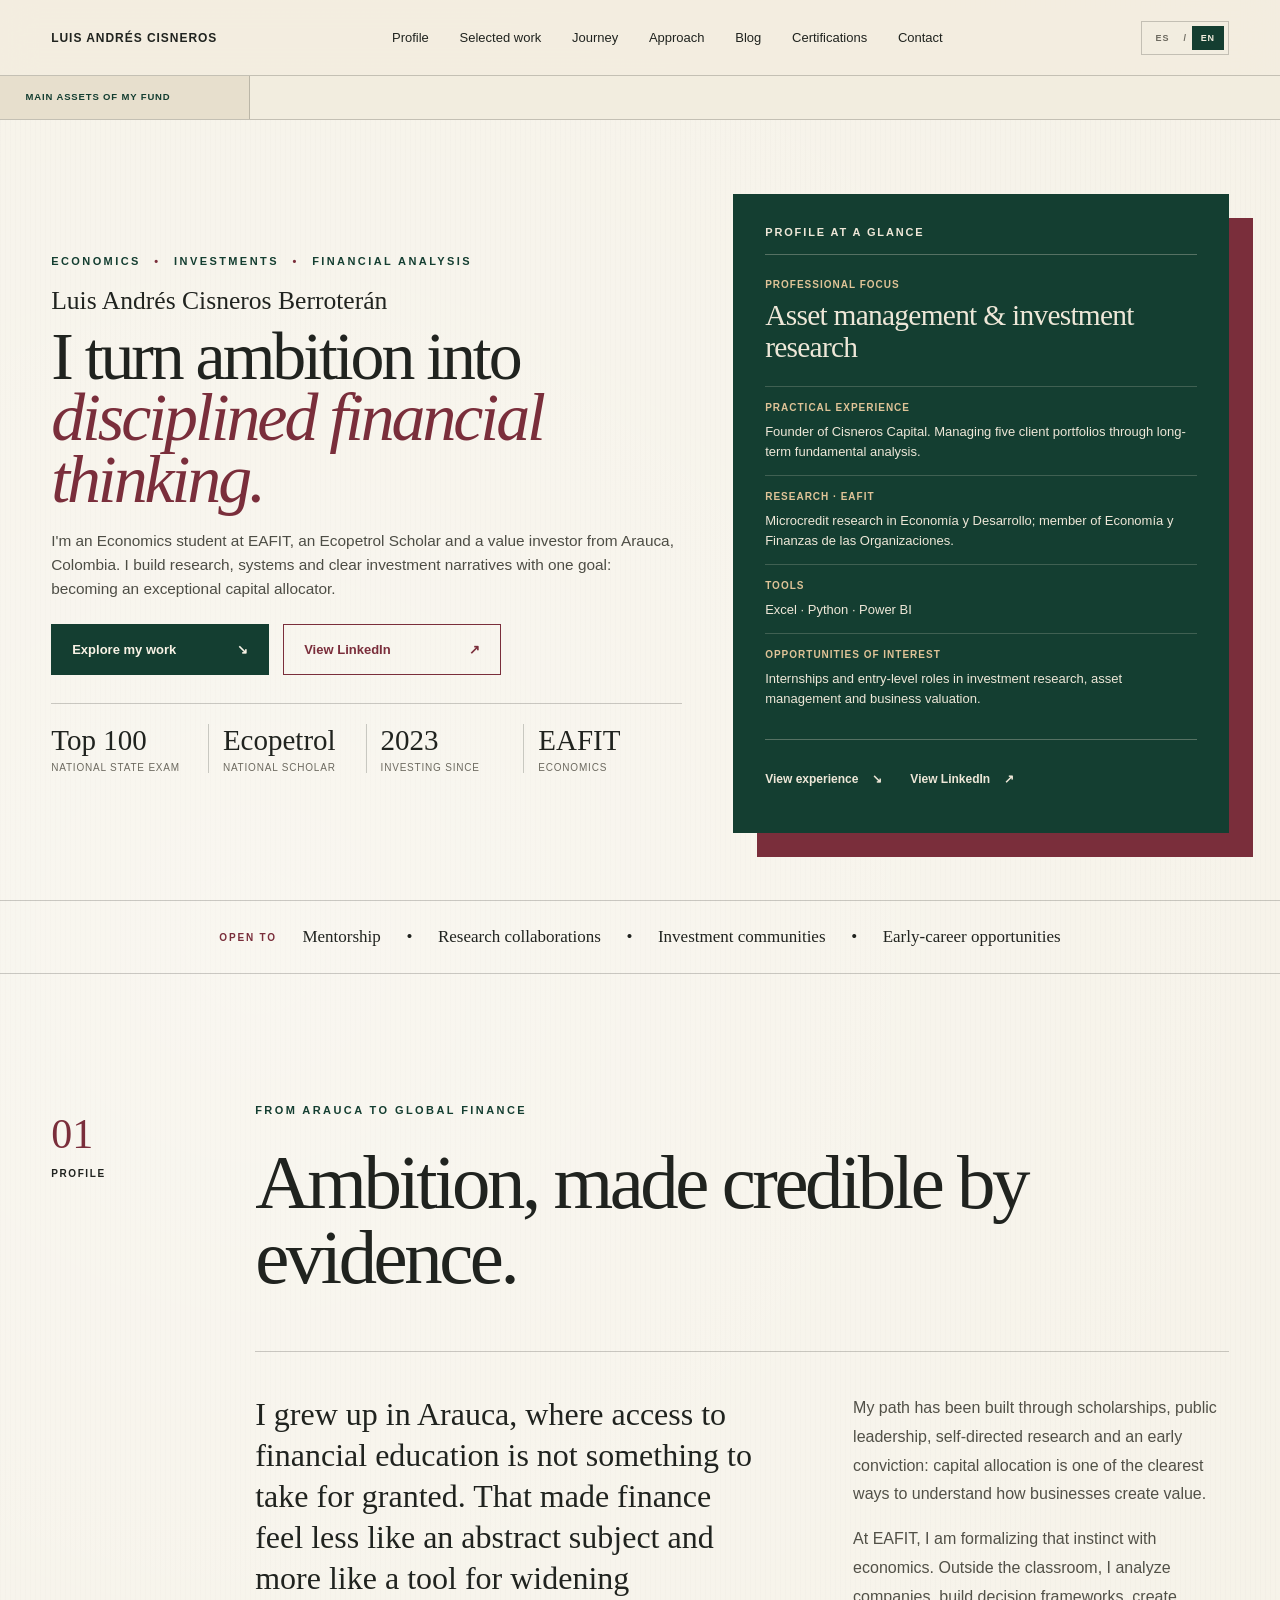
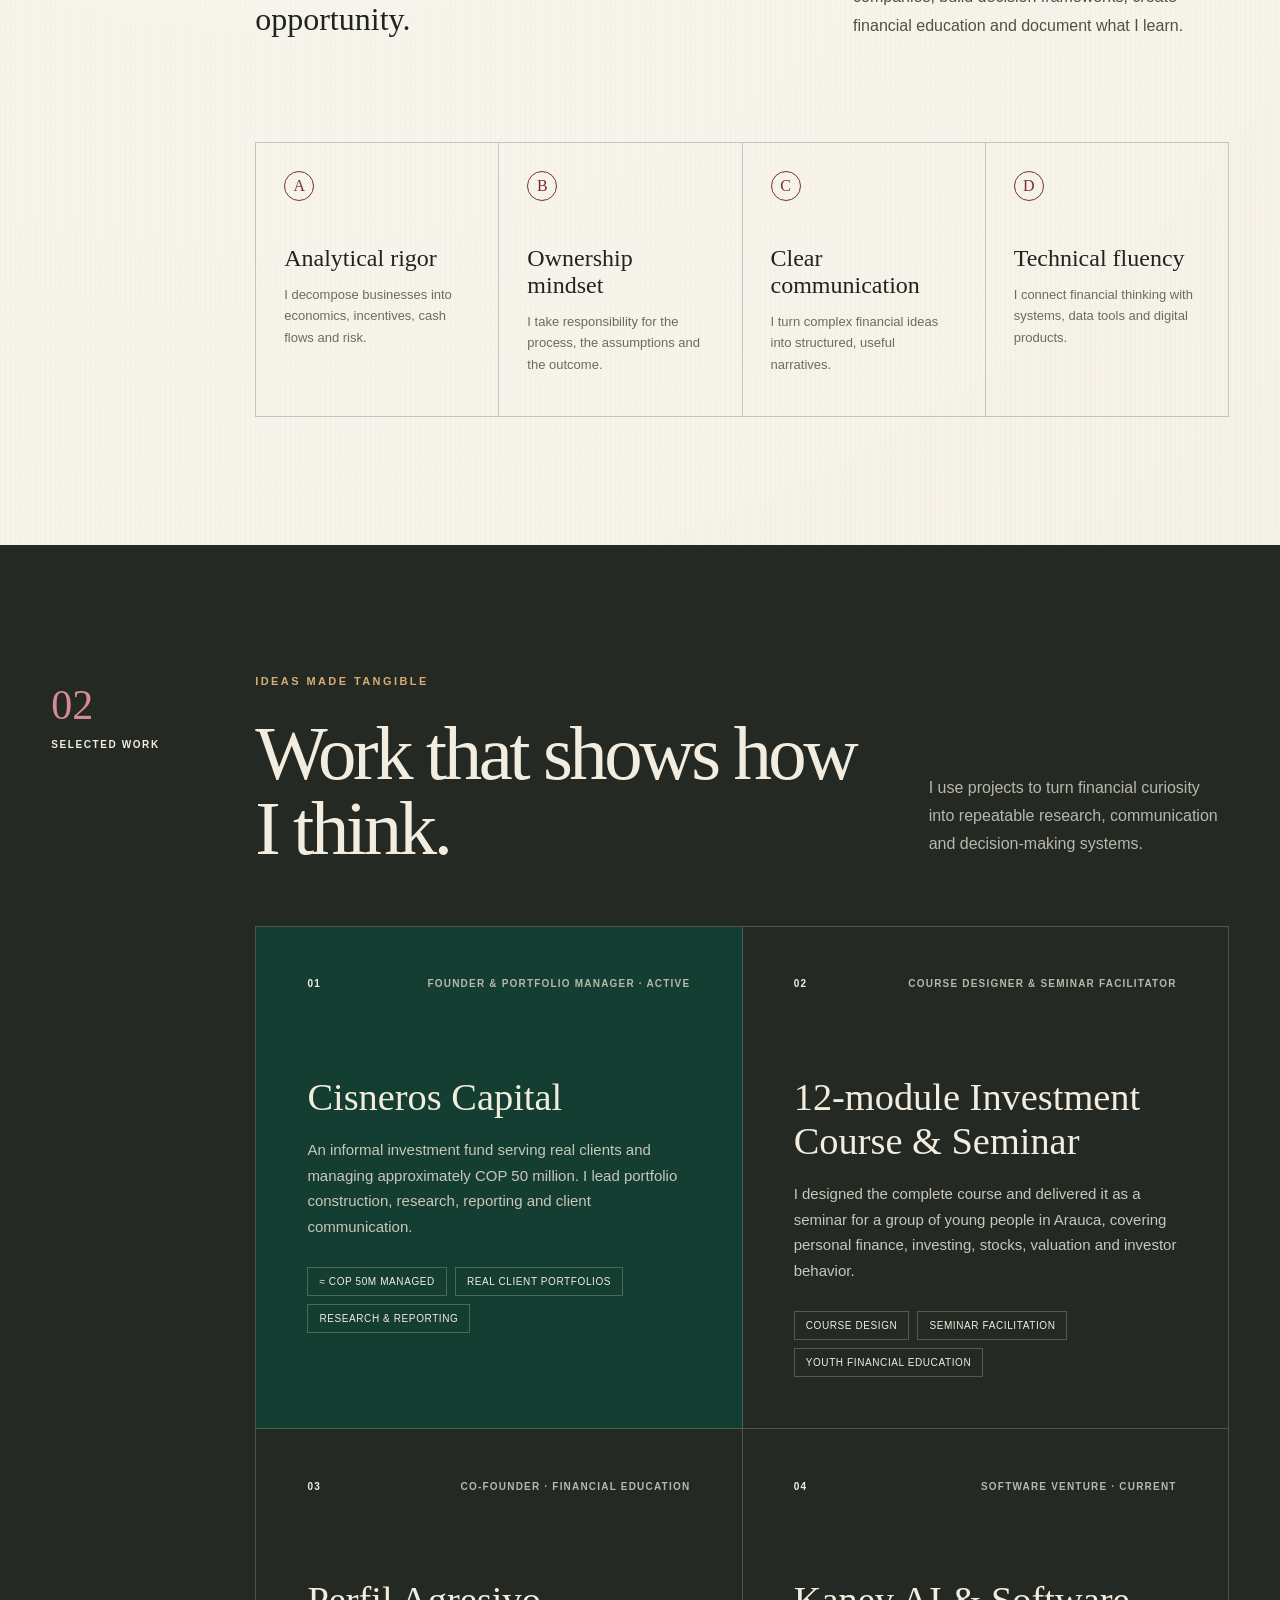
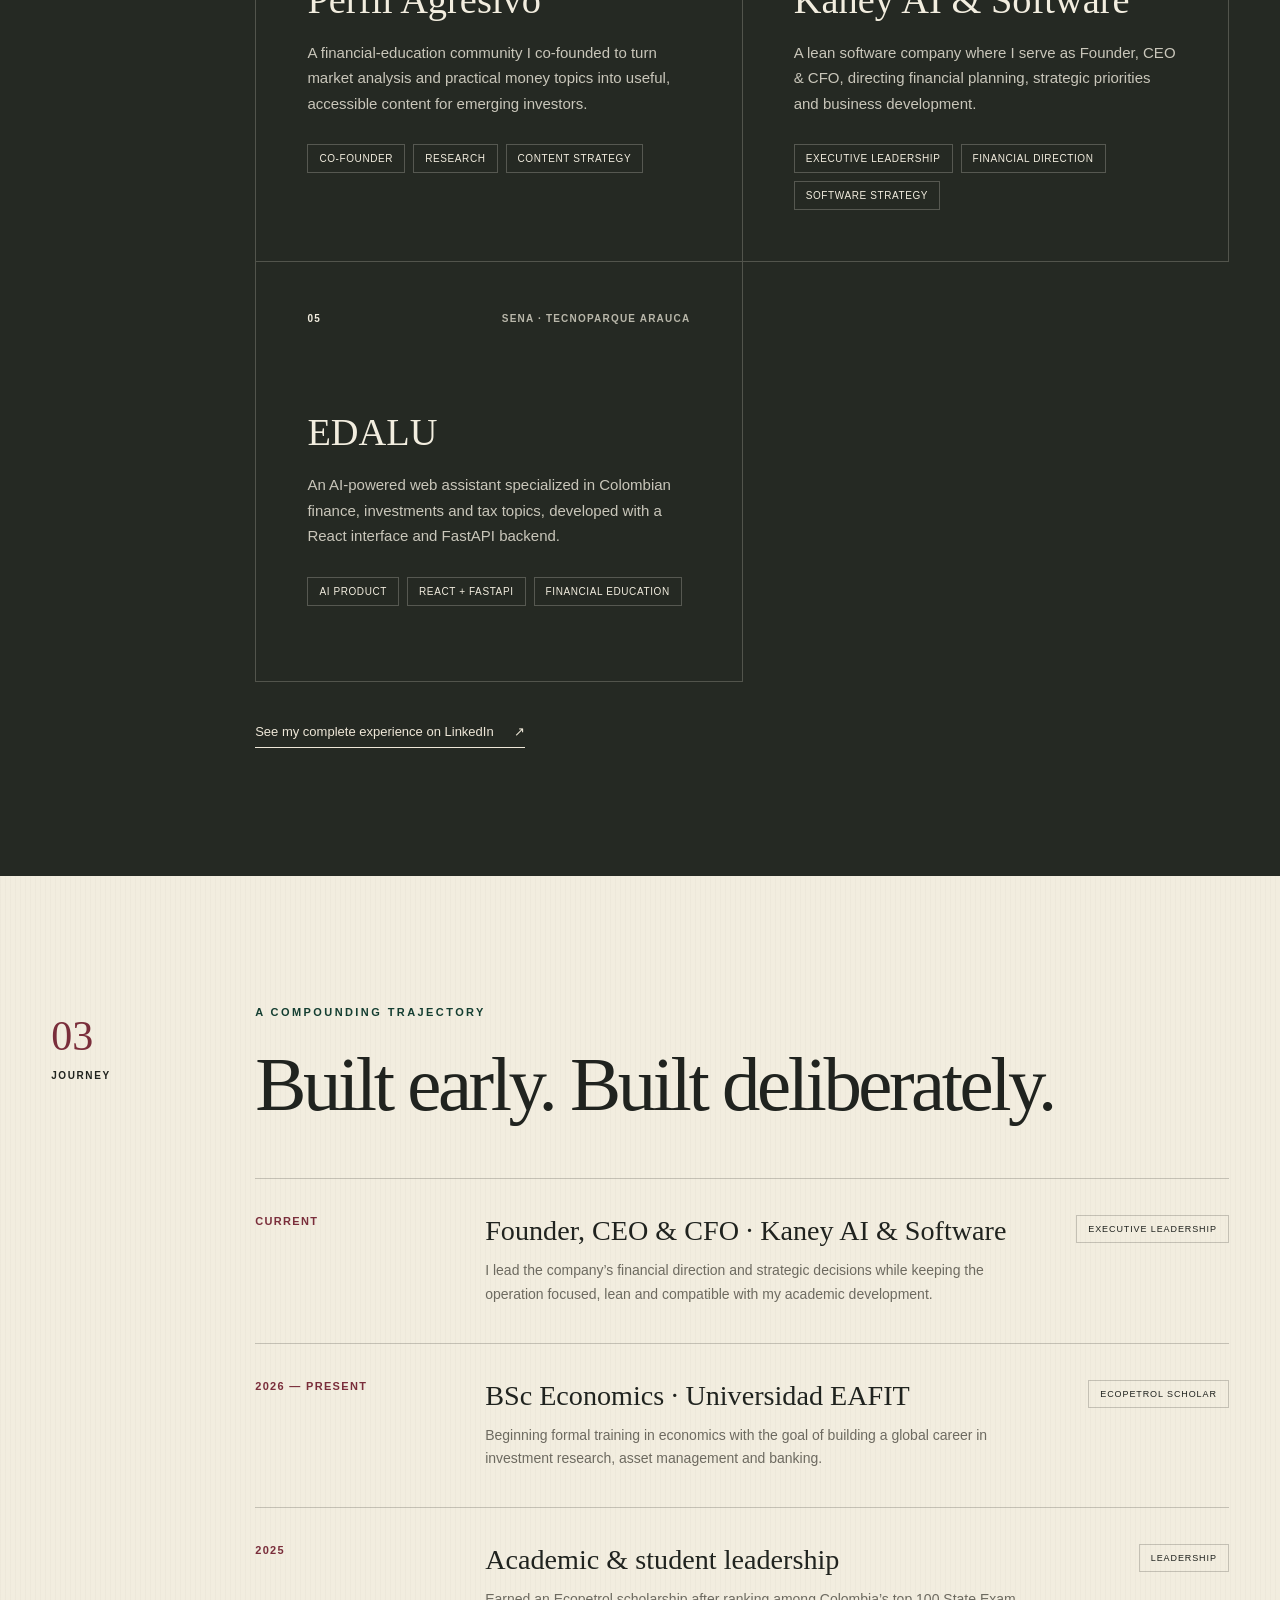
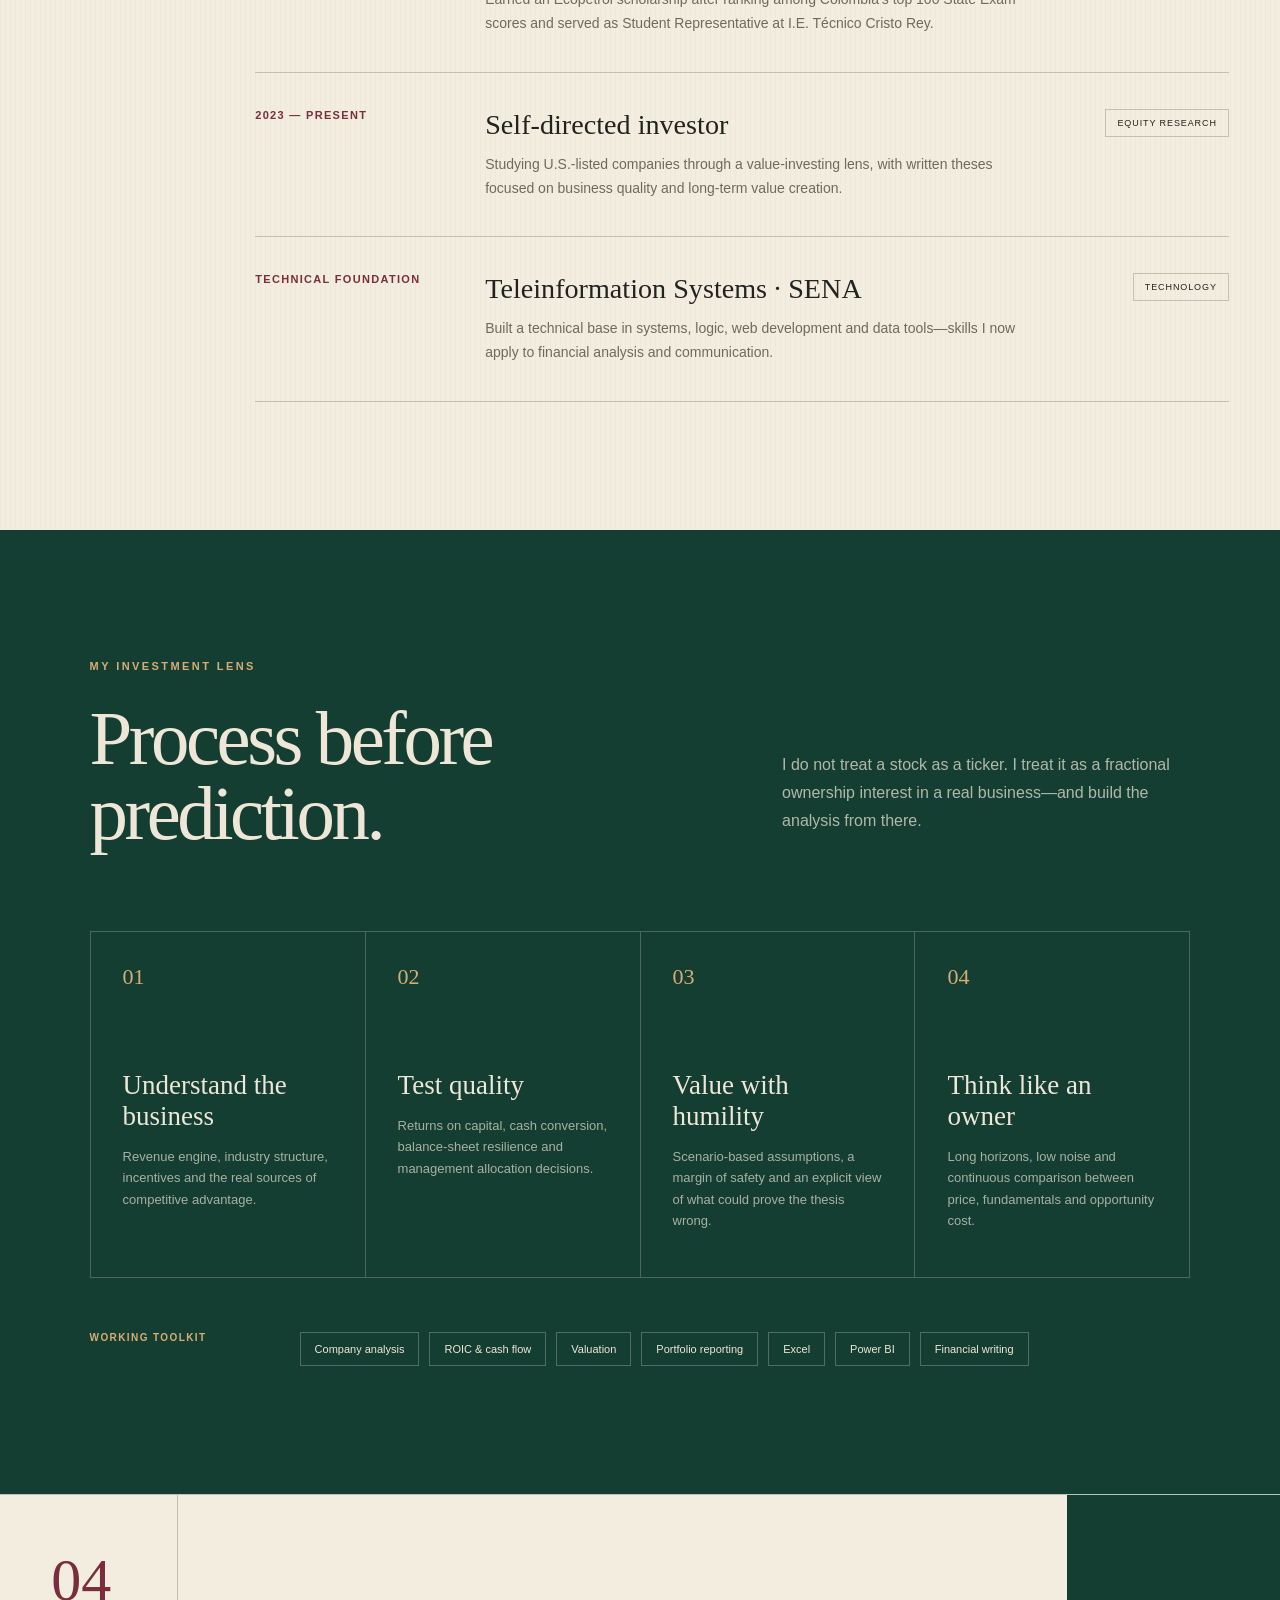
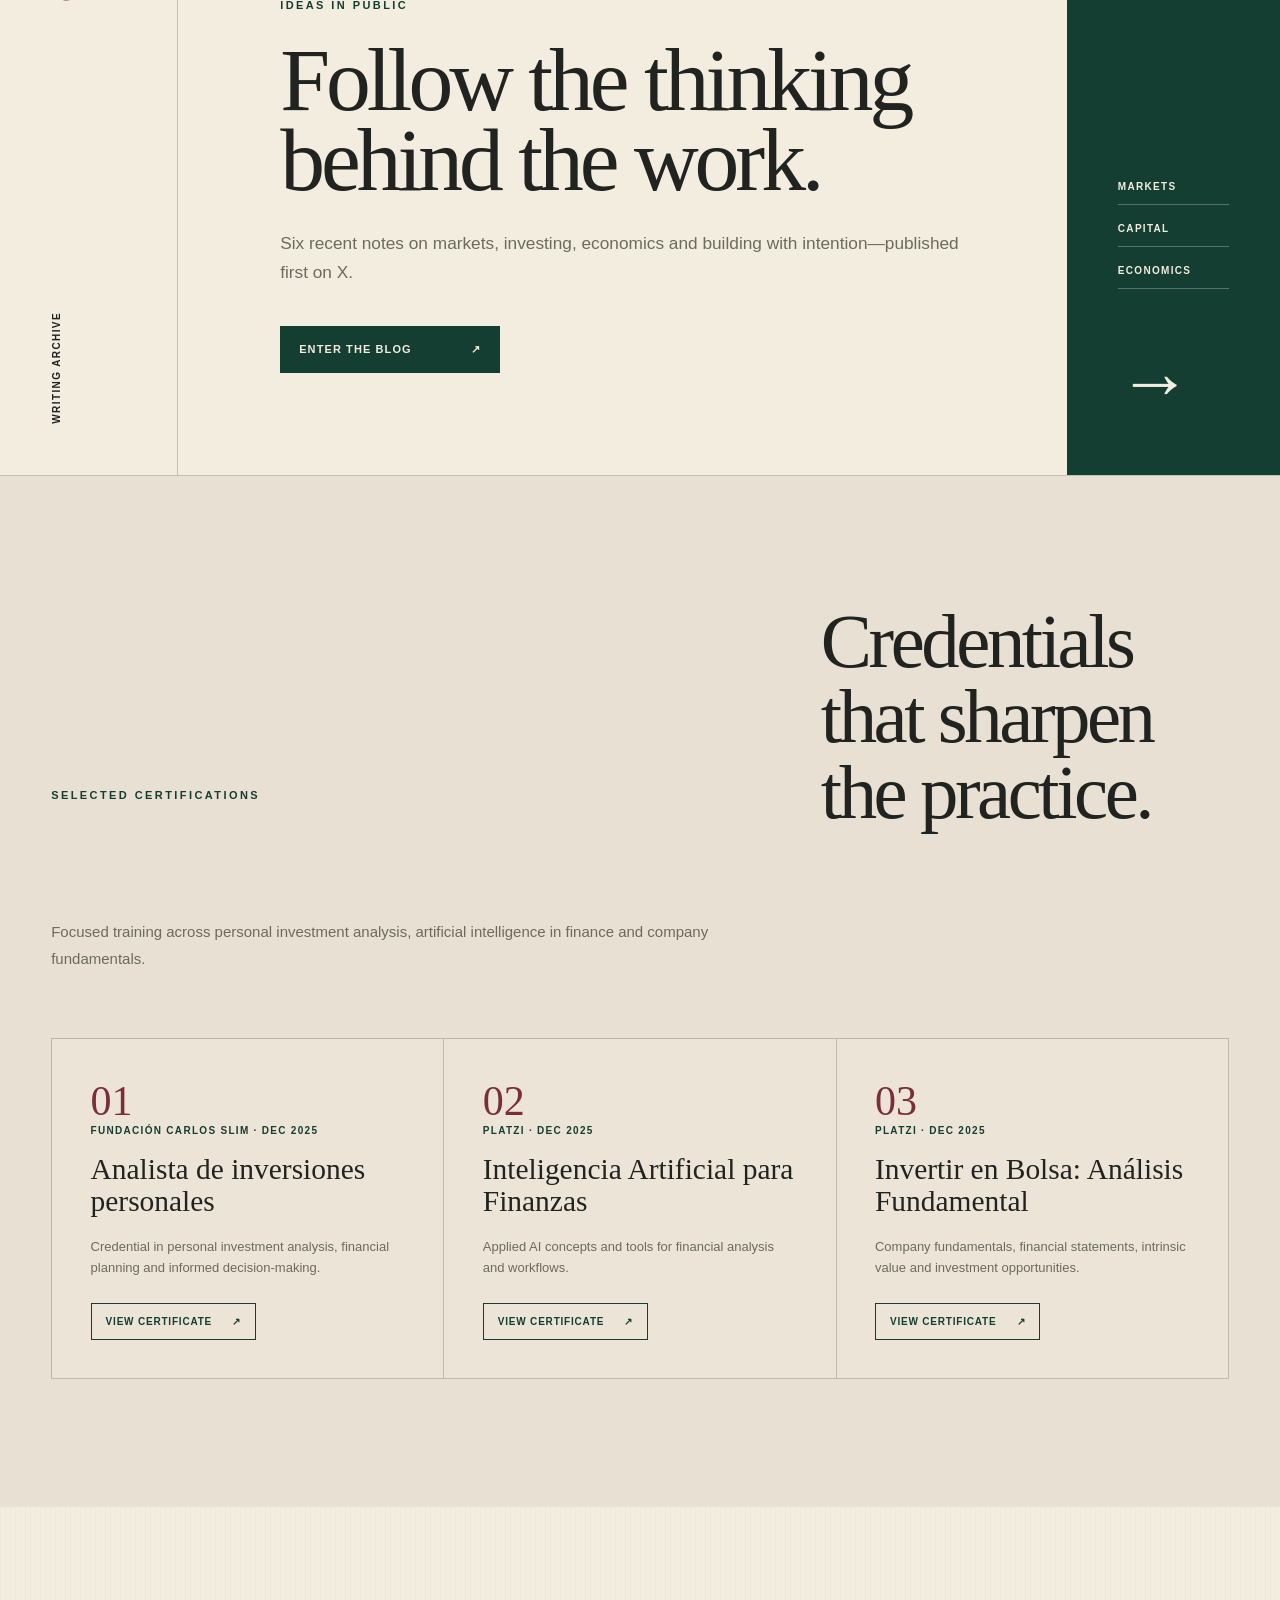
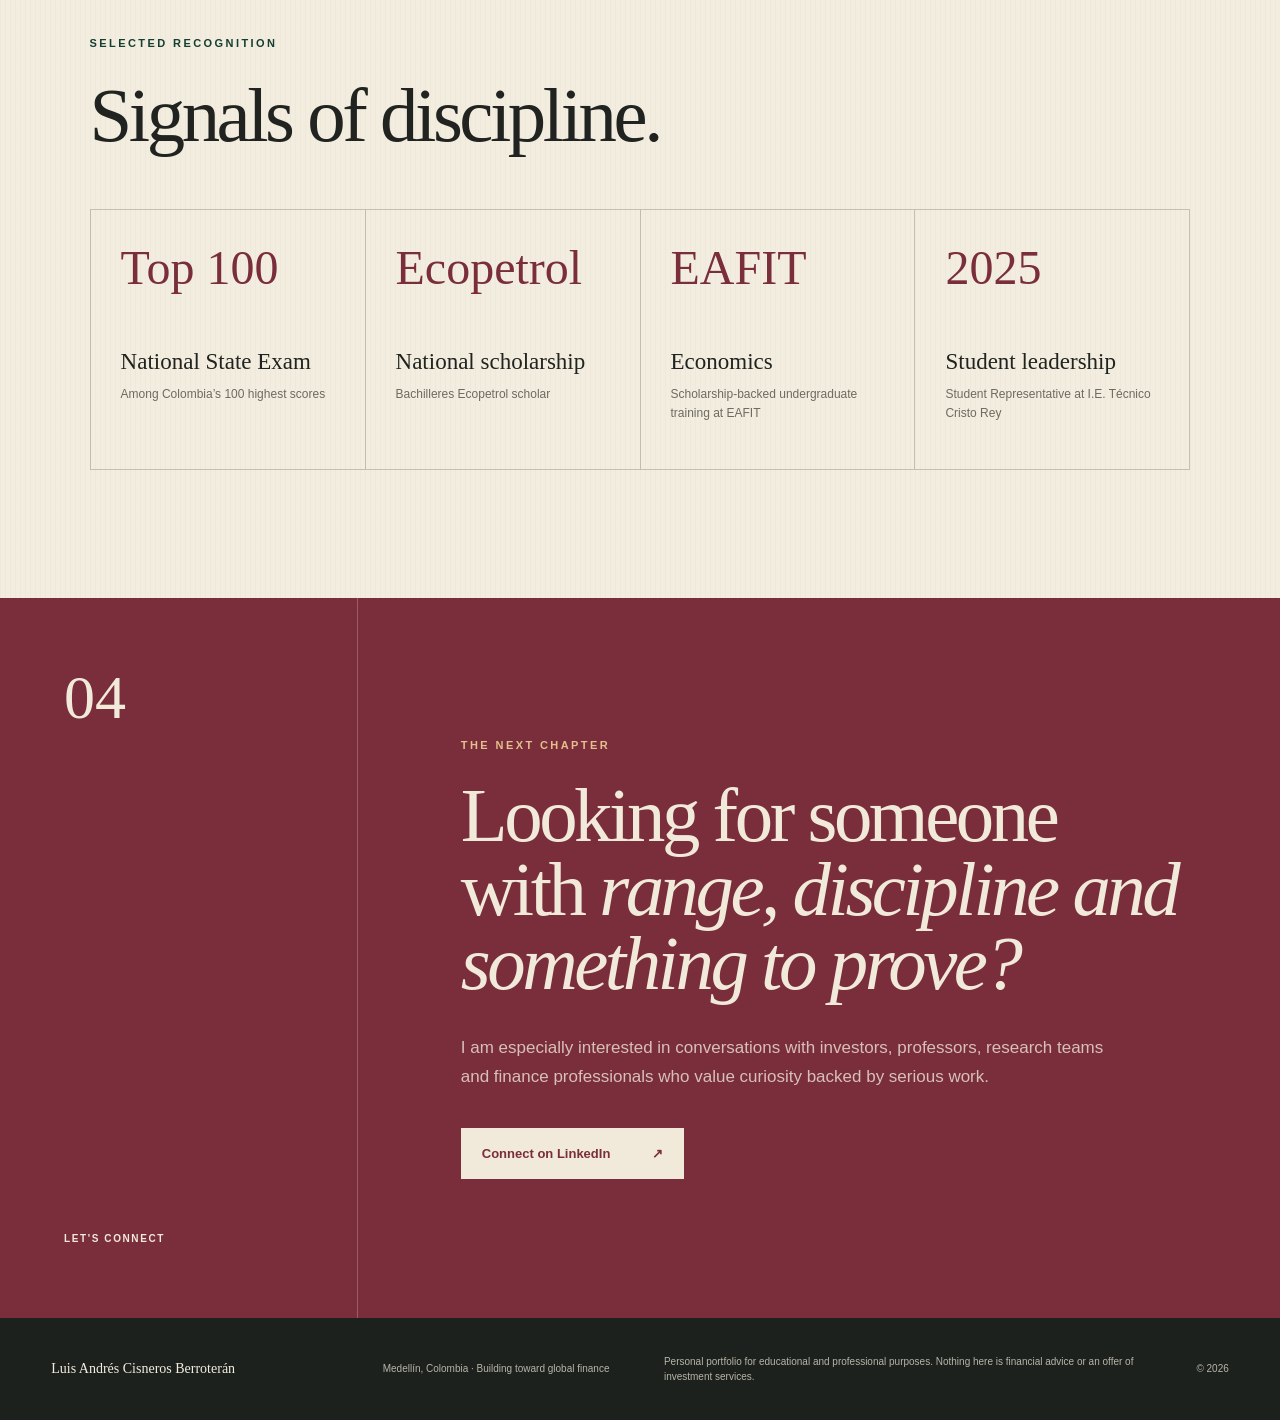
==== commit 24700dc1: "Replace hero thesis with bilingual professional profile brief" ====
--- a/index.html
+++ b/index.html
@@ -11,8 +11,22 @@
   <meta property="og:type" content="website">
   <meta property="og:url" content="https://luis-andtes.github.io/andres-cisneros-portfolio/">
   <link rel="canonical" href="https://luis-andtes.github.io/andres-cisneros-portfolio/">
-  <link rel="stylesheet" href="styles.css?v=separate-blog">
-  <script src="i18n.js?v=separate-blog" defer></script>
+  <link rel="stylesheet" href="styles.css?v=profile-brief">
+  <script src="i18n.js?v=profile-brief" defer></script>
 </head>
-<body><main><a class="skip-link" href="#content">Skip to content</a><header class="site-header"><a class="brand" href="#top" aria-label="Luis Andrés Cisneros — home"><span class="brand-name">Luis Andrés Cisneros</span></a><nav class="desktop-nav" aria-label="Primary navigation"><a href="#profile">Profile</a><a href="#work">Selected work</a><a href="#journey">Journey</a><a href="#approach">Approach</a><a href="blog.html">Blog</a><a href="#certifications">Certifications</a><a href="#contact">Contact</a></nav><details class="mobile-menu"><summary aria-label="Open navigation">Menu</summary><nav aria-label="Mobile navigation"><a href="#profile">Profile</a><a href="#work">Selected work</a><a href="#journey">Journey</a><a href="#approach">Approach</a><a href="blog.html">Blog</a><a href="#certifications">Certifications</a><a href="#contact">Contact</a></nav></details></header><section class="market-ticker" aria-label="Main assets of my investment fund"><div class="market-label"><strong>Main fund assets</strong><small>Live or delayed market data</small></div><div class="tradingview-widget-container"><div class="tradingview-widget-container__widget"></div><script type="text/javascript" src="https://s3.tradingview.com/external-embedding/embed-widget-ticker-tape.js" async>{"symbols":[{"proName":"BITSTAMP:BTCUSD","title":"BTC"},{"proName":"FX_IDC:USDCOP","title":"USD/COP"},{"proName":"NASDAQ:NVDA","title":"NVDA"},{"proName":"NYSE:NVO","title":"NVO"},{"proName":"NASDAQ:ASML","title":"ASML"},{"proName":"NYSE:NU","title":"NU"},{"proName":"NASDAQ:MSFT","title":"MSFT"},{"proName":"NASDAQ:META","title":"META"}],"showSymbolLogo":false,"isTransparent":true,"displayMode":"compact","colorTheme":"light","locale":"en"}</script></div></section><div id="content"><section class="hero" id="top"><div class="hero-copy"><p class="eyebrow">Economics <span>•</span> Investments <span>•</span> Financial analysis</p><p class="hero-name">Luis Andrés Cisneros Berroterán</p><h1>I turn ambition into <em>disciplined financial thinking.</em></h1><p class="hero-intro">I&#x27;m an Economics student at EAFIT, an Ecopetrol Scholar and a value investor from Arauca, Colombia. I build research, systems and clear investment narratives with one goal: becoming an exceptional capital allocator.</p><div class="hero-actions"><a class="button button-primary" href="#work">Explore my work <span aria-hidden="true">↘</span></a><a class="button button-secondary" href="https://www.linkedin.com/in/andrescisneros1346/" target="_blank" rel="noreferrer">View LinkedIn <span aria-hidden="true">↗</span></a></div><div class="proof-grid" aria-label="Selected credentials"><div class="proof"><strong>Top 100</strong><span>National State Exam</span></div><div class="proof"><strong>Ecopetrol</strong><span>National scholar</span></div><div class="proof"><strong>2023</strong><span>Investing since</span></div><div class="proof"><strong>EAFIT</strong><span>Economics</span></div></div></div><aside class="hero-panel" aria-label="Personal investment thesis"><div class="panel-topline"><span>Personal thesis</span><span>01 / 04</span></div><p class="panel-quote">“The edge is not predicting the next headline. It is understanding a business well enough to stay rational when the price moves.”</p><div class="chart" aria-hidden="true"><span class="chart-line"></span><div class="bars"><i style="height:18%"></i><i style="height:24%"></i><i style="height:32%"></i><i style="height:28%"></i><i style="height:41%"></i><i style="height:38%"></i><i style="height:52%"></i><i style="height:49%"></i><i style="height:63%"></i><i style="height:58%"></i><i style="height:76%"></i><i style="height:72%"></i><i style="height:88%"></i></div></div><div class="panel-principles"><span>Evidence over noise</span><span>Owner mindset</span><span>Long-term focus</span></div><p class="panel-signature">— Andrés</p></aside></section><div class="opportunity-strip" aria-label="Current interests"><span>Open to</span><p>Mentorship</p><i>•</i><p>Research collaborations</p><i>•</i><p>Investment communities</p><i>•</i><p>Early-career opportunities</p></div><section class="section profile-section" id="profile"><div class="section-index"><span>01</span><p>Profile</p></div><div class="profile-main"><p class="section-kicker">From Arauca to global finance</p><h2>Ambition, made credible by evidence.</h2><div class="profile-story"><p class="lead-paragraph">I grew up in Arauca, where access to financial education is not something to take for granted. That made finance feel less like an abstract subject and more like a tool for widening opportunity.</p><div><p>My path has been built through scholarships, public leadership, self-directed research and an early conviction: capital allocation is one of the clearest ways to understand how businesses create value.</p><p>At EAFIT, I am formalizing that instinct with economics. Outside the classroom, I analyze companies, build decision frameworks, create financial education and document what I learn.</p></div></div><div class="strength-grid"><article><span>A</span><h3>Analytical rigor</h3><p>I decompose businesses into economics, incentives, cash flows and risk.</p></article><article><span>B</span><h3>Ownership mindset</h3><p>I take responsibility for the process, the assumptions and the outcome.</p></article><article><span>C</span><h3>Clear communication</h3><p>I turn complex financial ideas into structured, useful narratives.</p></article><article><span>D</span><h3>Technical fluency</h3><p>I connect financial thinking with systems, data tools and digital products.</p></article></div></div></section><section class="section work-section" id="work"><div class="section-index light-index"><span>02</span><p>Selected work</p></div><div class="work-main"><div class="section-heading-row"><div><p class="section-kicker">Ideas made tangible</p><h2>Work that shows how I think.</h2></div><p>I use projects to turn financial curiosity into repeatable research, communication and decision-making systems.</p></div><div class="work-grid"><article class="work-card featured"><div class="work-card-top"><span>01</span><p>Founder &amp; portfolio manager · Active</p></div><h3>Cisneros Fund</h3><p class="work-description">An informal investment fund serving real clients and managing approximately COP 50 million. I lead portfolio construction, research, reporting and client communication.</p><ul><li>≈ COP 50M managed</li><li>Real client portfolios</li><li>Research &amp; reporting</li></ul></article><article class="work-card "><div class="work-card-top"><span>02</span><p>Course designer &amp; seminar facilitator</p></div><h3>12-module Investment Course &amp; Seminar</h3><p class="work-description">I designed the complete course and delivered it as a seminar for a group of young people in Arauca, covering personal finance, investing, stocks, valuation and investor behavior.</p><ul><li>Course design</li><li>Seminar facilitation</li><li>Youth financial education</li></ul></article><article class="work-card "><div class="work-card-top"><span>03</span><p>Co-founder · Financial education</p></div><h3>Perfil Agresivo</h3><p class="work-description">A financial-education community I co-founded to turn market analysis and practical money topics into useful, accessible content for emerging investors.</p><ul><li>Co-founder</li><li>Research</li><li>Content strategy</li></ul></article><article class="work-card "><div class="work-card-top"><span>04</span><p>Software venture · Current</p></div><h3>Kaney AI &amp; Software</h3><p class="work-description">A lean software company where I serve as Founder, CEO &amp; CFO, directing financial planning, strategic priorities and business development.</p><ul><li>Executive leadership</li><li>Financial direction</li><li>Software strategy</li></ul></article><article class="work-card "><div class="work-card-top"><span>05</span><p>SENA · Tecnoparque Arauca</p></div><h3>EDALU</h3><p class="work-description">An AI-powered web assistant specialized in Colombian finance, investments and tax topics, developed with a React interface and FastAPI backend.</p><ul><li>AI product</li><li>React + FastAPI</li><li>Financial education</li></ul></article></div><a class="text-link light-link" href="https://www.linkedin.com/in/andrescisneros1346/" target="_blank" rel="noreferrer">See my complete experience on LinkedIn <span aria-hidden="true">↗</span></a></div></section><section class="section journey-section" id="journey"><div class="section-index"><span>03</span><p>Journey</p></div><div class="journey-main"><p class="section-kicker">A compounding trajectory</p><h2>Built early. Built deliberately.</h2><div class="timeline"><article><div class="timeline-year">Current</div><div class="timeline-copy"><h3>Founder, CEO &amp; CFO · Kaney AI &amp; Software</h3><p>I lead the company’s financial direction and strategic decisions while keeping the operation focused, lean and compatible with my academic development.</p></div><span class="timeline-tag">Executive leadership</span></article><article><div class="timeline-year">2026 — Present</div><div class="timeline-copy"><h3>BSc Economics · Universidad EAFIT</h3><p>Beginning formal training in economics with the goal of building a global career in investment research, asset management and banking.</p></div><span class="timeline-tag">Ecopetrol Scholar</span></article><article><div class="timeline-year">2025</div><div class="timeline-copy"><h3>Academic &amp; student leadership</h3><p>Earned an Ecopetrol scholarship after ranking among Colombia’s top 100 State Exam scores and served as Student Representative at I.E. Técnico Cristo Rey.</p></div><span class="timeline-tag">Leadership</span></article><article><div class="timeline-year">2023 — Present</div><div class="timeline-copy"><h3>Self-directed investor</h3><p>Studying U.S.-listed companies through a value-investing lens, with written theses focused on business quality and long-term value creation.</p></div><span class="timeline-tag">Equity research</span></article><article><div class="timeline-year">Technical foundation</div><div class="timeline-copy"><h3>Teleinformation Systems · SENA</h3><p>Built a technical base in systems, logic, web development and data tools—skills I now apply to financial analysis and communication.</p></div><span class="timeline-tag">Technology</span></article></div></div></section><section class="approach-section" id="approach"><div class="approach-header"><div><p class="section-kicker">My investment lens</p><h2>Process before prediction.</h2></div><p>I do not treat a stock as a ticker. I treat it as a fractional ownership interest in a real business—and build the analysis from there.</p></div><div class="principles-grid"><article><span>01</span><h3>Understand the business</h3><p>Revenue engine, industry structure, incentives and the real sources of competitive advantage.</p></article><article><span>02</span><h3>Test quality</h3><p>Returns on capital, cash conversion, balance-sheet resilience and management allocation decisions.</p></article><article><span>03</span><h3>Value with humility</h3><p>Scenario-based assumptions, a margin of safety and an explicit view of what could prove the thesis wrong.</p></article><article><span>04</span><h3>Think like an owner</h3><p>Long horizons, low noise and continuous comparison between price, fundamentals and opportunity cost.</p></article></div><div class="toolkit"><p>Working toolkit</p><div><span>Company analysis</span><span>ROIC &amp; cash flow</span><span>Valuation</span><span>Portfolio reporting</span><span>Excel</span><span>Power BI</span><span>Financial writing</span></div></div></section><section class="blog-gateway-section" id="ideas" aria-labelledby="blog-gateway-title"><a class="blog-gateway" href="blog.html" aria-label="Open the writing archive"><div class="blog-gateway-index"><span>04</span><p>Writing archive</p></div><div class="blog-gateway-copy"><p class="section-kicker">Ideas in public</p><h2 id="blog-gateway-title">Follow the thinking behind the work.</h2><p class="blog-gateway-intro">Six recent notes on markets, investing, economics and building with intention—published first on X.</p><span class="blog-gateway-button">Enter the blog <i aria-hidden="true">↗</i></span></div><div class="blog-gateway-side" aria-hidden="true"><span>Markets</span><span>Capital</span><span>Economics</span><strong>→</strong></div></a></section><section class="certifications-section" id="certifications" aria-labelledby="certifications-title"><div class="certifications-header"><p class="section-kicker">Selected certifications</p><h2 id="certifications-title">Credentials that sharpen the practice.</h2><p>Focused training across personal investment analysis, artificial intelligence in finance and company fundamentals.</p></div><div class="certifications-grid"><article><span class="certificate-index">01</span><div><p class="certificate-issuer">Fundación Carlos Slim · Dec 2025</p><h3>Analista de inversiones personales</h3><p class="certificate-copy">Credential in personal investment analysis, financial planning and informed decision-making.</p><a class="certificate-link" href="https://capacitateparaelempleo.org/verifica/c86bc0ba-84dd-4f67-a14a-19133aa0ee88/01ec3e01-1753-4b5c-9e29-a7cebbd2ef7e" target="_blank" rel="noreferrer" aria-label="View Luis Andrés Cisneros personal investment analyst certificate"><span class="certificate-link-copy">View certificate</span><span aria-hidden="true">↗</span></a></div></article><article><span class="certificate-index">02</span><div><p class="certificate-issuer">Platzi · Dec 2025</p><h3>Inteligencia Artificial para Finanzas</h3><p class="certificate-copy">Applied AI concepts and tools for financial analysis and workflows.</p><a class="certificate-link" href="https://platzi.com/p/luis.acisneros062009/curso/7966-ia-finanzas/diploma/detalle/" target="_blank" rel="noreferrer" aria-label="View Luis Andrés Cisneros Artificial Intelligence for Finance certificate"><span class="certificate-link-copy">View certificate</span><span aria-hidden="true">↗</span></a></div></article><article><span class="certificate-index">03</span><div><p class="certificate-issuer">Platzi · Dec 2025</p><h3>Invertir en Bolsa: Análisis Fundamental</h3><p class="certificate-copy">Company fundamentals, financial statements, intrinsic value and investment opportunities.</p><a class="certificate-link" href="https://platzi.com/p/luis.acisneros062009/curso/2343-inversion-bolsa/diploma/detalle/" target="_blank" rel="noreferrer" aria-label="View Luis Andrés Cisneros Fundamental Analysis certificate"><span class="certificate-link-copy">View certificate</span><span aria-hidden="true">↗</span></a></div></article></div></section><section class="recognition-section" aria-labelledby="recognition-title"><p class="section-kicker">Selected recognition</p><h2 id="recognition-title">Signals of discipline.</h2><div class="recognition-grid"><article><strong>Top 100</strong><p>National State Exam</p><span>Among Colombia’s 100 highest scores</span></article><article><strong>Ecopetrol</strong><p>National scholarship</p><span>Bachilleres Ecopetrol scholar</span></article><article><strong>EAFIT</strong><p>Economics</p><span>Scholarship-backed undergraduate training at EAFIT</span></article><article><strong>2025</strong><p>Student leadership</p><span>Student Representative at I.E. Técnico Cristo Rey</span></article></div></section><section class="contact-section" id="contact"><div class="contact-label"><span>04</span><p>Let&#x27;s connect</p></div><div class="contact-main"><p class="section-kicker">The next chapter</p><h2>Looking for someone with <em>range, discipline and something to prove?</em></h2><p>I am especially interested in conversations with investors, professors, research teams and finance professionals who value curiosity backed by serious work.</p><a class="button contact-button" href="https://www.linkedin.com/in/andrescisneros1346/" target="_blank" rel="noreferrer">Connect on LinkedIn <span aria-hidden="true">↗</span></a></div></section></div><footer><div class="footer-brand"><p>Luis Andrés Cisneros Berroterán</p></div><p>Medellín, Colombia · Building toward global finance</p><p class="disclaimer">Personal portfolio for educational and professional purposes. Nothing here is financial advice or an offer of investment services.</p><p>© 2026</p></footer></main></body>
+<body><main><a class="skip-link" href="#content">Skip to content</a><header class="site-header"><a class="brand" href="#top" aria-label="Luis Andrés Cisneros — home"><span class="brand-name">Luis Andrés Cisneros</span></a><nav class="desktop-nav" aria-label="Primary navigation"><a href="#profile">Profile</a><a href="#work">Selected work</a><a href="#journey">Journey</a><a href="#approach">Approach</a><a href="blog.html">Blog</a><a href="#certifications">Certifications</a><a href="#contact">Contact</a></nav><details class="mobile-menu"><summary aria-label="Open navigation">Menu</summary><nav aria-label="Mobile navigation"><a href="#profile">Profile</a><a href="#work">Selected work</a><a href="#journey">Journey</a><a href="#approach">Approach</a><a href="blog.html">Blog</a><a href="#certifications">Certifications</a><a href="#contact">Contact</a></nav></details></header><section class="market-ticker" aria-label="Main assets of my investment fund"><div class="market-label"><strong>Main fund assets</strong><small>Live or delayed market data</small></div><div class="tradingview-widget-container"><div class="tradingview-widget-container__widget"></div><script type="text/javascript" src="https://s3.tradingview.com/external-embedding/embed-widget-ticker-tape.js" async>{"symbols":[{"proName":"BITSTAMP:BTCUSD","title":"BTC"},{"proName":"FX_IDC:USDCOP","title":"USD/COP"},{"proName":"NASDAQ:NVDA","title":"NVDA"},{"proName":"NYSE:NVO","title":"NVO"},{"proName":"NASDAQ:ASML","title":"ASML"},{"proName":"NYSE:NU","title":"NU"},{"proName":"NASDAQ:MSFT","title":"MSFT"},{"proName":"NASDAQ:META","title":"META"}],"showSymbolLogo":false,"isTransparent":true,"displayMode":"compact","colorTheme":"light","locale":"en"}</script></div></section><div id="content"><section class="hero" id="top"><div class="hero-copy"><p class="eyebrow">Economics <span>•</span> Investments <span>•</span> Financial analysis</p><p class="hero-name">Luis Andrés Cisneros Berroterán</p><h1>I turn ambition into <em>disciplined financial thinking.</em></h1><p class="hero-intro">I&#x27;m an Economics student at EAFIT, an Ecopetrol Scholar and a value investor from Arauca, Colombia. I build research, systems and clear investment narratives with one goal: becoming an exceptional capital allocator.</p><div class="hero-actions"><a class="button button-primary" href="#work">Explore my work <span aria-hidden="true">↘</span></a><a class="button button-secondary" href="https://www.linkedin.com/in/andrescisneros1346/" target="_blank" rel="noreferrer">View LinkedIn <span aria-hidden="true">↗</span></a></div><div class="proof-grid" aria-label="Selected credentials"><div class="proof"><strong>Top 100</strong><span>National State Exam</span></div><div class="proof"><strong>Ecopetrol</strong><span>National scholar</span></div><div class="proof"><strong>2023</strong><span>Investing since</span></div><div class="proof"><strong>EAFIT</strong><span>Economics</span></div></div></div><aside class="hero-panel profile-brief" aria-labelledby="brief-title">
+  <p class="brief-kicker" id="brief-title">Profile at a glance</p>
+  <p class="brief-focus-label">Professional focus</p>
+  <h2 class="brief-focus">Asset management & investment research</h2>
+  <dl class="brief-details">
+    <div class="brief-row"><dt>Practical experience</dt><dd>Founder of Cisneros Capital. Managing five client portfolios through long-term fundamental analysis.</dd></div>
+    <div class="brief-row"><dt>Research · EAFIT</dt><dd>Microcredit research in Economía y Desarrollo; member of Economía y Finanzas de las Organizaciones.</dd></div>
+    <div class="brief-row"><dt>Tools</dt><dd>Excel · Python · Power BI</dd></div>
+    <div class="brief-row"><dt>Opportunities of interest</dt><dd>Internships and entry-level roles in investment research, asset management and business valuation.</dd></div>
+  </dl>
+  <div class="brief-actions">
+    <a href="#work"><span>View experience</span> <span aria-hidden="true">↘</span></a>
+    <a href="https://www.linkedin.com/in/andrescisneros1346/" target="_blank" rel="noreferrer"><span>View LinkedIn</span> <span aria-hidden="true">↗</span></a>
+  </div>
+</aside></section><div class="opportunity-strip" aria-label="Current interests"><span>Open to</span><p>Mentorship</p><i>•</i><p>Research collaborations</p><i>•</i><p>Investment communities</p><i>•</i><p>Early-career opportunities</p></div><section class="section profile-section" id="profile"><div class="section-index"><span>01</span><p>Profile</p></div><div class="profile-main"><p class="section-kicker">From Arauca to global finance</p><h2>Ambition, made credible by evidence.</h2><div class="profile-story"><p class="lead-paragraph">I grew up in Arauca, where access to financial education is not something to take for granted. That made finance feel less like an abstract subject and more like a tool for widening opportunity.</p><div><p>My path has been built through scholarships, public leadership, self-directed research and an early conviction: capital allocation is one of the clearest ways to understand how businesses create value.</p><p>At EAFIT, I am formalizing that instinct with economics. Outside the classroom, I analyze companies, build decision frameworks, create financial education and document what I learn.</p></div></div><div class="strength-grid"><article><span>A</span><h3>Analytical rigor</h3><p>I decompose businesses into economics, incentives, cash flows and risk.</p></article><article><span>B</span><h3>Ownership mindset</h3><p>I take responsibility for the process, the assumptions and the outcome.</p></article><article><span>C</span><h3>Clear communication</h3><p>I turn complex financial ideas into structured, useful narratives.</p></article><article><span>D</span><h3>Technical fluency</h3><p>I connect financial thinking with systems, data tools and digital products.</p></article></div></div></section><section class="section work-section" id="work"><div class="section-index light-index"><span>02</span><p>Selected work</p></div><div class="work-main"><div class="section-heading-row"><div><p class="section-kicker">Ideas made tangible</p><h2>Work that shows how I think.</h2></div><p>I use projects to turn financial curiosity into repeatable research, communication and decision-making systems.</p></div><div class="work-grid"><article class="work-card featured"><div class="work-card-top"><span>01</span><p>Founder &amp; portfolio manager · Active</p></div><h3>Cisneros Capital</h3><p class="work-description">An informal investment fund serving real clients and managing approximately COP 50 million. I lead portfolio construction, research, reporting and client communication.</p><ul><li>≈ COP 50M managed</li><li>Real client portfolios</li><li>Research &amp; reporting</li></ul></article><article class="work-card "><div class="work-card-top"><span>02</span><p>Course designer &amp; seminar facilitator</p></div><h3>12-module Investment Course &amp; Seminar</h3><p class="work-description">I designed the complete course and delivered it as a seminar for a group of young people in Arauca, covering personal finance, investing, stocks, valuation and investor behavior.</p><ul><li>Course design</li><li>Seminar facilitation</li><li>Youth financial education</li></ul></article><article class="work-card "><div class="work-card-top"><span>03</span><p>Co-founder · Financial education</p></div><h3>Perfil Agresivo</h3><p class="work-description">A financial-education community I co-founded to turn market analysis and practical money topics into useful, accessible content for emerging investors.</p><ul><li>Co-founder</li><li>Research</li><li>Content strategy</li></ul></article><article class="work-card "><div class="work-card-top"><span>04</span><p>Software venture · Current</p></div><h3>Kaney AI &amp; Software</h3><p class="work-description">A lean software company where I serve as Founder, CEO &amp; CFO, directing financial planning, strategic priorities and business development.</p><ul><li>Executive leadership</li><li>Financial direction</li><li>Software strategy</li></ul></article><article class="work-card "><div class="work-card-top"><span>05</span><p>SENA · Tecnoparque Arauca</p></div><h3>EDALU</h3><p class="work-description">An AI-powered web assistant specialized in Colombian finance, investments and tax topics, developed with a React interface and FastAPI backend.</p><ul><li>AI product</li><li>React + FastAPI</li><li>Financial education</li></ul></article></div><a class="text-link light-link" href="https://www.linkedin.com/in/andrescisneros1346/" target="_blank" rel="noreferrer">See my complete experience on LinkedIn <span aria-hidden="true">↗</span></a></div></section><section class="section journey-section" id="journey"><div class="section-index"><span>03</span><p>Journey</p></div><div class="journey-main"><p class="section-kicker">A compounding trajectory</p><h2>Built early. Built deliberately.</h2><div class="timeline"><article><div class="timeline-year">Current</div><div class="timeline-copy"><h3>Founder, CEO &amp; CFO · Kaney AI &amp; Software</h3><p>I lead the company’s financial direction and strategic decisions while keeping the operation focused, lean and compatible with my academic development.</p></div><span class="timeline-tag">Executive leadership</span></article><article><div class="timeline-year">2026 — Present</div><div class="timeline-copy"><h3>BSc Economics · Universidad EAFIT</h3><p>Beginning formal training in economics with the goal of building a global career in investment research, asset management and banking.</p></div><span class="timeline-tag">Ecopetrol Scholar</span></article><article><div class="timeline-year">2025</div><div class="timeline-copy"><h3>Academic &amp; student leadership</h3><p>Earned an Ecopetrol scholarship after ranking among Colombia’s top 100 State Exam scores and served as Student Representative at I.E. Técnico Cristo Rey.</p></div><span class="timeline-tag">Leadership</span></article><article><div class="timeline-year">2023 — Present</div><div class="timeline-copy"><h3>Self-directed investor</h3><p>Studying U.S.-listed companies through a value-investing lens, with written theses focused on business quality and long-term value creation.</p></div><span class="timeline-tag">Equity research</span></article><article><div class="timeline-year">Technical foundation</div><div class="timeline-copy"><h3>Teleinformation Systems · SENA</h3><p>Built a technical base in systems, logic, web development and data tools—skills I now apply to financial analysis and communication.</p></div><span class="timeline-tag">Technology</span></article></div></div></section><section class="approach-section" id="approach"><div class="approach-header"><div><p class="section-kicker">My investment lens</p><h2>Process before prediction.</h2></div><p>I do not treat a stock as a ticker. I treat it as a fractional ownership interest in a real business—and build the analysis from there.</p></div><div class="principles-grid"><article><span>01</span><h3>Understand the business</h3><p>Revenue engine, industry structure, incentives and the real sources of competitive advantage.</p></article><article><span>02</span><h3>Test quality</h3><p>Returns on capital, cash conversion, balance-sheet resilience and management allocation decisions.</p></article><article><span>03</span><h3>Value with humility</h3><p>Scenario-based assumptions, a margin of safety and an explicit view of what could prove the thesis wrong.</p></article><article><span>04</span><h3>Think like an owner</h3><p>Long horizons, low noise and continuous comparison between price, fundamentals and opportunity cost.</p></article></div><div class="toolkit"><p>Working toolkit</p><div><span>Company analysis</span><span>ROIC &amp; cash flow</span><span>Valuation</span><span>Portfolio reporting</span><span>Excel</span><span>Power BI</span><span>Financial writing</span></div></div></section><section class="blog-gateway-section" id="ideas" aria-labelledby="blog-gateway-title"><a class="blog-gateway" href="blog.html" aria-label="Open the writing archive"><div class="blog-gateway-index"><span>04</span><p>Writing archive</p></div><div class="blog-gateway-copy"><p class="section-kicker">Ideas in public</p><h2 id="blog-gateway-title">Follow the thinking behind the work.</h2><p class="blog-gateway-intro">Six recent notes on markets, investing, economics and building with intention—published first on X.</p><span class="blog-gateway-button">Enter the blog <i aria-hidden="true">↗</i></span></div><div class="blog-gateway-side" aria-hidden="true"><span>Markets</span><span>Capital</span><span>Economics</span><strong>→</strong></div></a></section><section class="certifications-section" id="certifications" aria-labelledby="certifications-title"><div class="certifications-header"><p class="section-kicker">Selected certifications</p><h2 id="certifications-title">Credentials that sharpen the practice.</h2><p>Focused training across personal investment analysis, artificial intelligence in finance and company fundamentals.</p></div><div class="certifications-grid"><article><span class="certificate-index">01</span><div><p class="certificate-issuer">Fundación Carlos Slim · Dec 2025</p><h3>Analista de inversiones personales</h3><p class="certificate-copy">Credential in personal investment analysis, financial planning and informed decision-making.</p><a class="certificate-link" href="https://capacitateparaelempleo.org/verifica/c86bc0ba-84dd-4f67-a14a-19133aa0ee88/01ec3e01-1753-4b5c-9e29-a7cebbd2ef7e" target="_blank" rel="noreferrer" aria-label="View Luis Andrés Cisneros personal investment analyst certificate"><span class="certificate-link-copy">View certificate</span><span aria-hidden="true">↗</span></a></div></article><article><span class="certificate-index">02</span><div><p class="certificate-issuer">Platzi · Dec 2025</p><h3>Inteligencia Artificial para Finanzas</h3><p class="certificate-copy">Applied AI concepts and tools for financial analysis and workflows.</p><a class="certificate-link" href="https://platzi.com/p/luis.acisneros062009/curso/7966-ia-finanzas/diploma/detalle/" target="_blank" rel="noreferrer" aria-label="View Luis Andrés Cisneros Artificial Intelligence for Finance certificate"><span class="certificate-link-copy">View certificate</span><span aria-hidden="true">↗</span></a></div></article><article><span class="certificate-index">03</span><div><p class="certificate-issuer">Platzi · Dec 2025</p><h3>Invertir en Bolsa: Análisis Fundamental</h3><p class="certificate-copy">Company fundamentals, financial statements, intrinsic value and investment opportunities.</p><a class="certificate-link" href="https://platzi.com/p/luis.acisneros062009/curso/2343-inversion-bolsa/diploma/detalle/" target="_blank" rel="noreferrer" aria-label="View Luis Andrés Cisneros Capitalamental Analysis certificate"><span class="certificate-link-copy">View certificate</span><span aria-hidden="true">↗</span></a></div></article></div></section><section class="recognition-section" aria-labelledby="recognition-title"><p class="section-kicker">Selected recognition</p><h2 id="recognition-title">Signals of discipline.</h2><div class="recognition-grid"><article><strong>Top 100</strong><p>National State Exam</p><span>Among Colombia’s 100 highest scores</span></article><article><strong>Ecopetrol</strong><p>National scholarship</p><span>Bachilleres Ecopetrol scholar</span></article><article><strong>EAFIT</strong><p>Economics</p><span>Scholarship-backed undergraduate training at EAFIT</span></article><article><strong>2025</strong><p>Student leadership</p><span>Student Representative at I.E. Técnico Cristo Rey</span></article></div></section><section class="contact-section" id="contact"><div class="contact-label"><span>04</span><p>Let&#x27;s connect</p></div><div class="contact-main"><p class="section-kicker">The next chapter</p><h2>Looking for someone with <em>range, discipline and something to prove?</em></h2><p>I am especially interested in conversations with investors, professors, research teams and finance professionals who value curiosity backed by serious work.</p><a class="button contact-button" href="https://www.linkedin.com/in/andrescisneros1346/" target="_blank" rel="noreferrer">Connect on LinkedIn <span aria-hidden="true">↗</span></a></div></section></div><footer><div class="footer-brand"><p>Luis Andrés Cisneros Berroterán</p></div><p>Medellín, Colombia · Building toward global finance</p><p class="disclaimer">Personal portfolio for educational and professional purposes. Nothing here is financial advice or an offer of investment services.</p><p>© 2026</p></footer></main></body>
 </html>
--- a/styles.css
+++ b/styles.css
@@ -1614,3 +1614,236 @@
     font-size: clamp(26px, 8vw, 36px);
   }
 }
+
+/* Main-page gateway to the separate writing archive */
+.blog-gateway-section {
+  border-top: 1px solid var(--rule);
+  border-bottom: 1px solid var(--rule);
+  background: var(--paper);
+}
+
+.blog-gateway {
+  display: grid;
+  grid-template-columns: minmax(150px, 0.2fr) minmax(0, 1fr) minmax(190px, 0.24fr);
+  min-height: 520px;
+}
+
+.blog-gateway:focus-visible {
+  outline: 3px solid var(--wine);
+  outline-offset: -3px;
+}
+
+.blog-gateway-index {
+  display: flex;
+  flex-direction: column;
+  justify-content: space-between;
+  padding: clamp(32px, 4vw, 64px);
+  border-right: 1px solid var(--rule);
+}
+
+.blog-gateway-index span {
+  color: var(--wine);
+  font-family: var(--serif);
+  font-size: 60px;
+}
+
+.blog-gateway-index p {
+  margin: 0;
+  font-size: 10px;
+  font-weight: 800;
+  letter-spacing: 0.14em;
+  text-transform: uppercase;
+  writing-mode: vertical-rl;
+  transform: rotate(180deg);
+}
+
+.blog-gateway-copy {
+  display: flex;
+  flex-direction: column;
+  align-items: flex-start;
+  justify-content: center;
+  padding: clamp(54px, 8vw, 124px);
+}
+
+.blog-gateway-copy h2 {
+  max-width: 980px;
+  margin-bottom: 28px;
+  font-size: clamp(54px, 7vw, 112px);
+  line-height: 0.9;
+}
+
+.blog-gateway-intro {
+  max-width: 690px;
+  margin-bottom: 38px;
+  color: var(--muted);
+  font-size: clamp(15px, 1.35vw, 19px);
+  line-height: 1.7;
+}
+
+.blog-gateway-button {
+  display: inline-flex;
+  align-items: center;
+  justify-content: space-between;
+  gap: 52px;
+  min-width: 220px;
+  padding: 16px 18px;
+  border: 1px solid var(--green);
+  background: var(--green);
+  color: var(--paper);
+  font-size: 11px;
+  font-style: normal;
+  font-weight: 800;
+  letter-spacing: 0.1em;
+  text-transform: uppercase;
+  transition: background 180ms ease, border-color 180ms ease, transform 180ms ease;
+}
+
+.blog-gateway-button i {
+  font-style: normal;
+}
+
+.blog-gateway-side {
+  display: flex;
+  flex-direction: column;
+  justify-content: flex-end;
+  gap: 18px;
+  padding: clamp(30px, 4vw, 60px);
+  background: var(--green);
+  color: var(--paper);
+  transition: background 220ms ease;
+}
+
+.blog-gateway-side span {
+  padding-bottom: 12px;
+  border-bottom: 1px solid rgba(242, 237, 223, 0.3);
+  font-size: 10px;
+  font-weight: 800;
+  letter-spacing: 0.13em;
+  text-transform: uppercase;
+}
+
+.blog-gateway-side strong {
+  margin-top: 32px;
+  font-family: var(--serif);
+  font-size: 74px;
+  font-weight: 400;
+  transition: transform 220ms ease;
+}
+
+.blog-gateway:hover .blog-gateway-side {
+  background: var(--wine);
+}
+
+.blog-gateway:hover .blog-gateway-side strong {
+  transform: translateX(12px);
+}
+
+.blog-gateway:hover .blog-gateway-button {
+  border-color: var(--wine);
+  background: var(--wine);
+  transform: translateY(-3px);
+}
+
+@media (max-width: 920px) {
+  .blog-gateway {
+    grid-template-columns: 120px minmax(0, 1fr);
+  }
+
+  .blog-gateway-side {
+    display: none;
+  }
+}
+
+@media (max-width: 760px) {
+  .blog-gateway {
+    grid-template-columns: 1fr;
+    min-height: 0;
+  }
+
+  .blog-gateway-index {
+    flex-direction: row;
+    align-items: center;
+    padding: 24px 20px;
+    border-right: 0;
+    border-bottom: 1px solid var(--rule);
+  }
+
+  .blog-gateway-index span {
+    font-size: 36px;
+  }
+
+  .blog-gateway-index p {
+    writing-mode: horizontal-tb;
+    transform: none;
+  }
+
+  .blog-gateway-copy {
+    padding: 74px 20px 82px;
+  }
+
+  .blog-gateway-copy h2 {
+    font-size: clamp(50px, 14vw, 72px);
+  }
+
+  .blog-gateway-button {
+    width: 100%;
+  }
+}
+
+/* Recruiter-facing profile summary, shared by both language versions. */
+.hero-panel.profile-brief {
+  min-height: 0;
+  padding: clamp(26px, 2.5vw, 42px);
+  overflow: visible;
+}
+.profile-brief::before, .profile-brief::after { display: none; }
+.brief-kicker {
+  margin: 0 0 22px;
+  padding-bottom: 16px;
+  border-bottom: 1px solid rgba(238,231,216,.3);
+  font-size: 11px;
+  font-weight: 800;
+  letter-spacing: .17em;
+  text-transform: uppercase;
+}
+.brief-focus-label, .brief-row dt {
+  margin: 0 0 7px;
+  color: #dfc397;
+  font-size: 10px;
+  font-weight: 700;
+  letter-spacing: .1em;
+  line-height: 1.5;
+  text-transform: uppercase;
+}
+.brief-focus {
+  margin: 0 0 22px;
+  font-size: clamp(28px, 2.3vw, 39px);
+  line-height: 1.1;
+  letter-spacing: -.025em;
+}
+.brief-details { margin: 0; }
+.brief-row { padding: 13px 0; border-top: 1px solid rgba(238,231,216,.2); }
+.brief-row dd { margin: 0; font-size: 13px; line-height: 1.55; }
+.brief-actions {
+  display: flex;
+  flex-wrap: wrap;
+  gap: 12px 28px;
+  margin-top: 16px;
+  padding-top: 17px;
+  border-top: 1px solid rgba(238,231,216,.3);
+}
+.brief-actions a {
+  display: inline-flex;
+  align-items: center;
+  gap: 14px;
+  min-height: 44px;
+  font-size: 12px;
+  font-weight: 700;
+  text-underline-offset: 5px;
+}
+.brief-actions a:hover { text-decoration: underline; }
+.brief-actions a:focus-visible { outline: 2px solid #dfc397; outline-offset: 5px; }
+@media (max-width: 760px) {
+  .hero-panel.profile-brief { padding: 26px; }
+  .brief-focus { font-size: 30px; }
+}
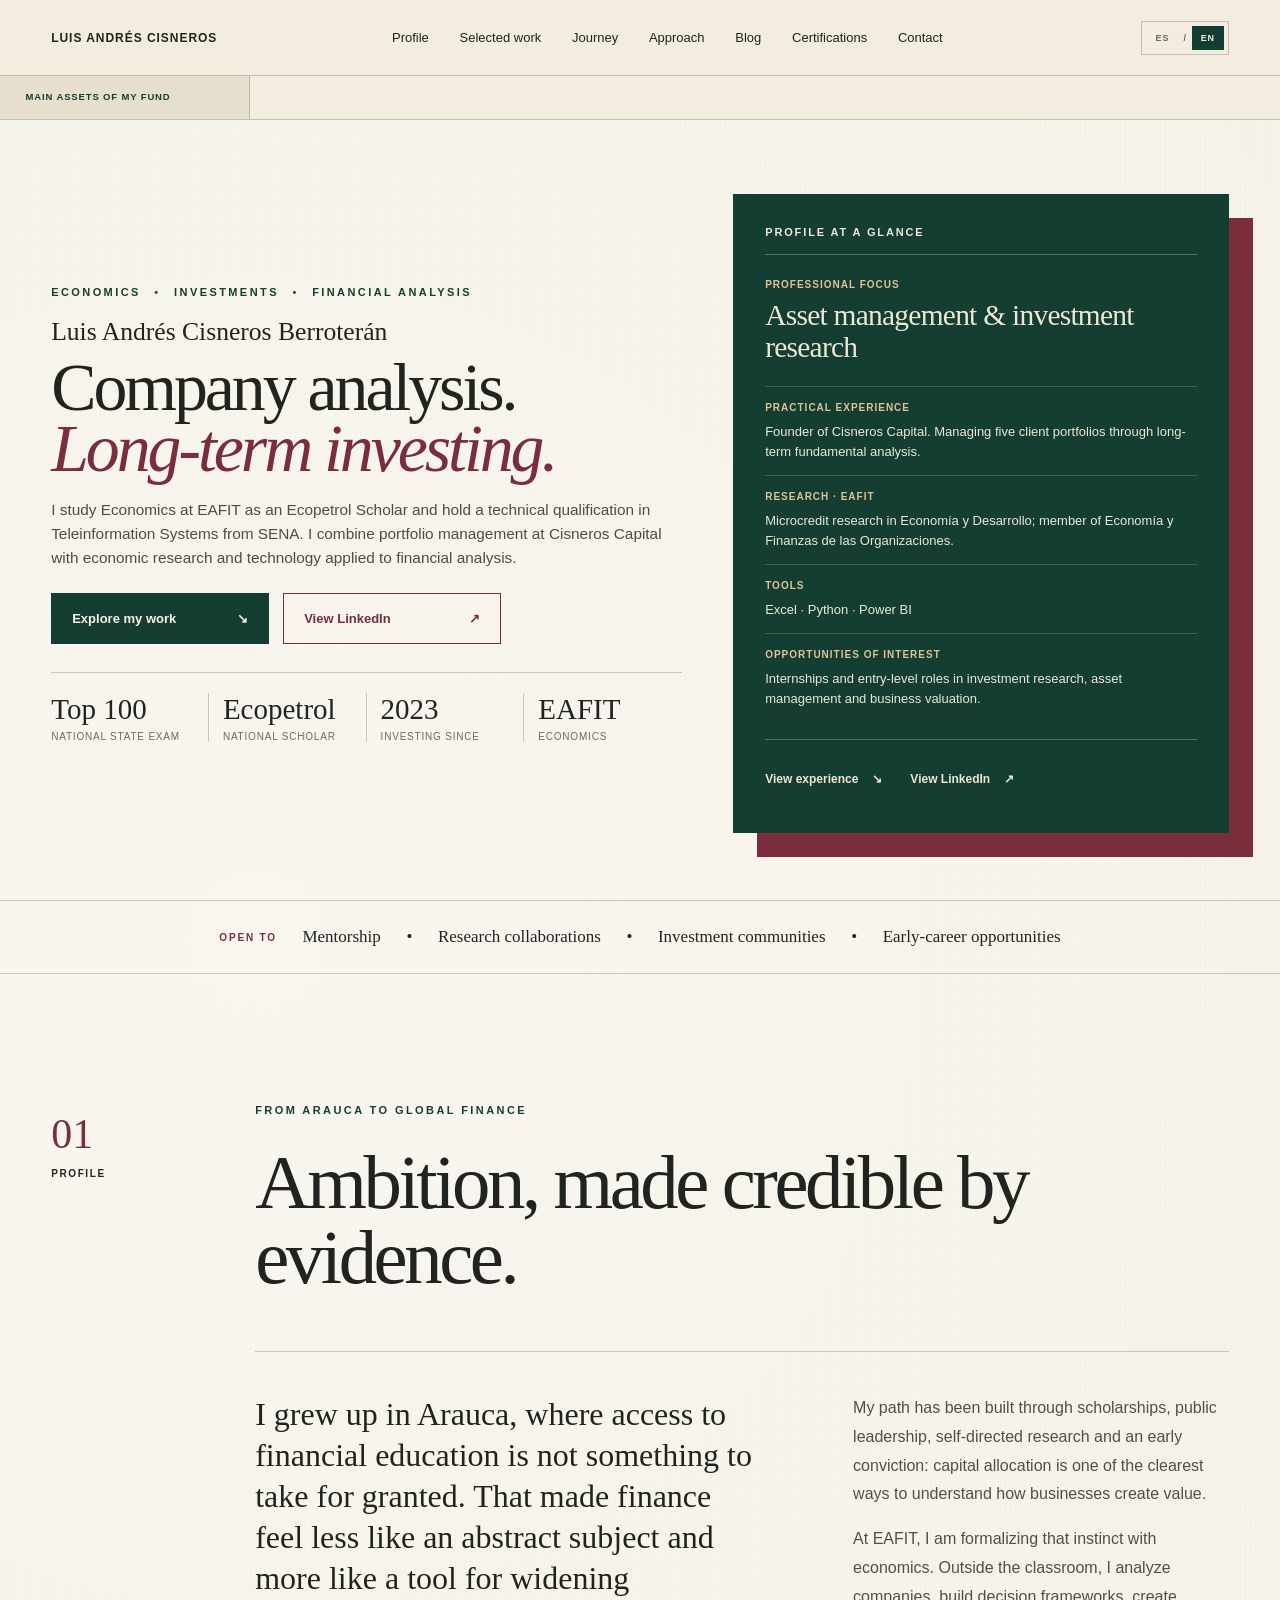
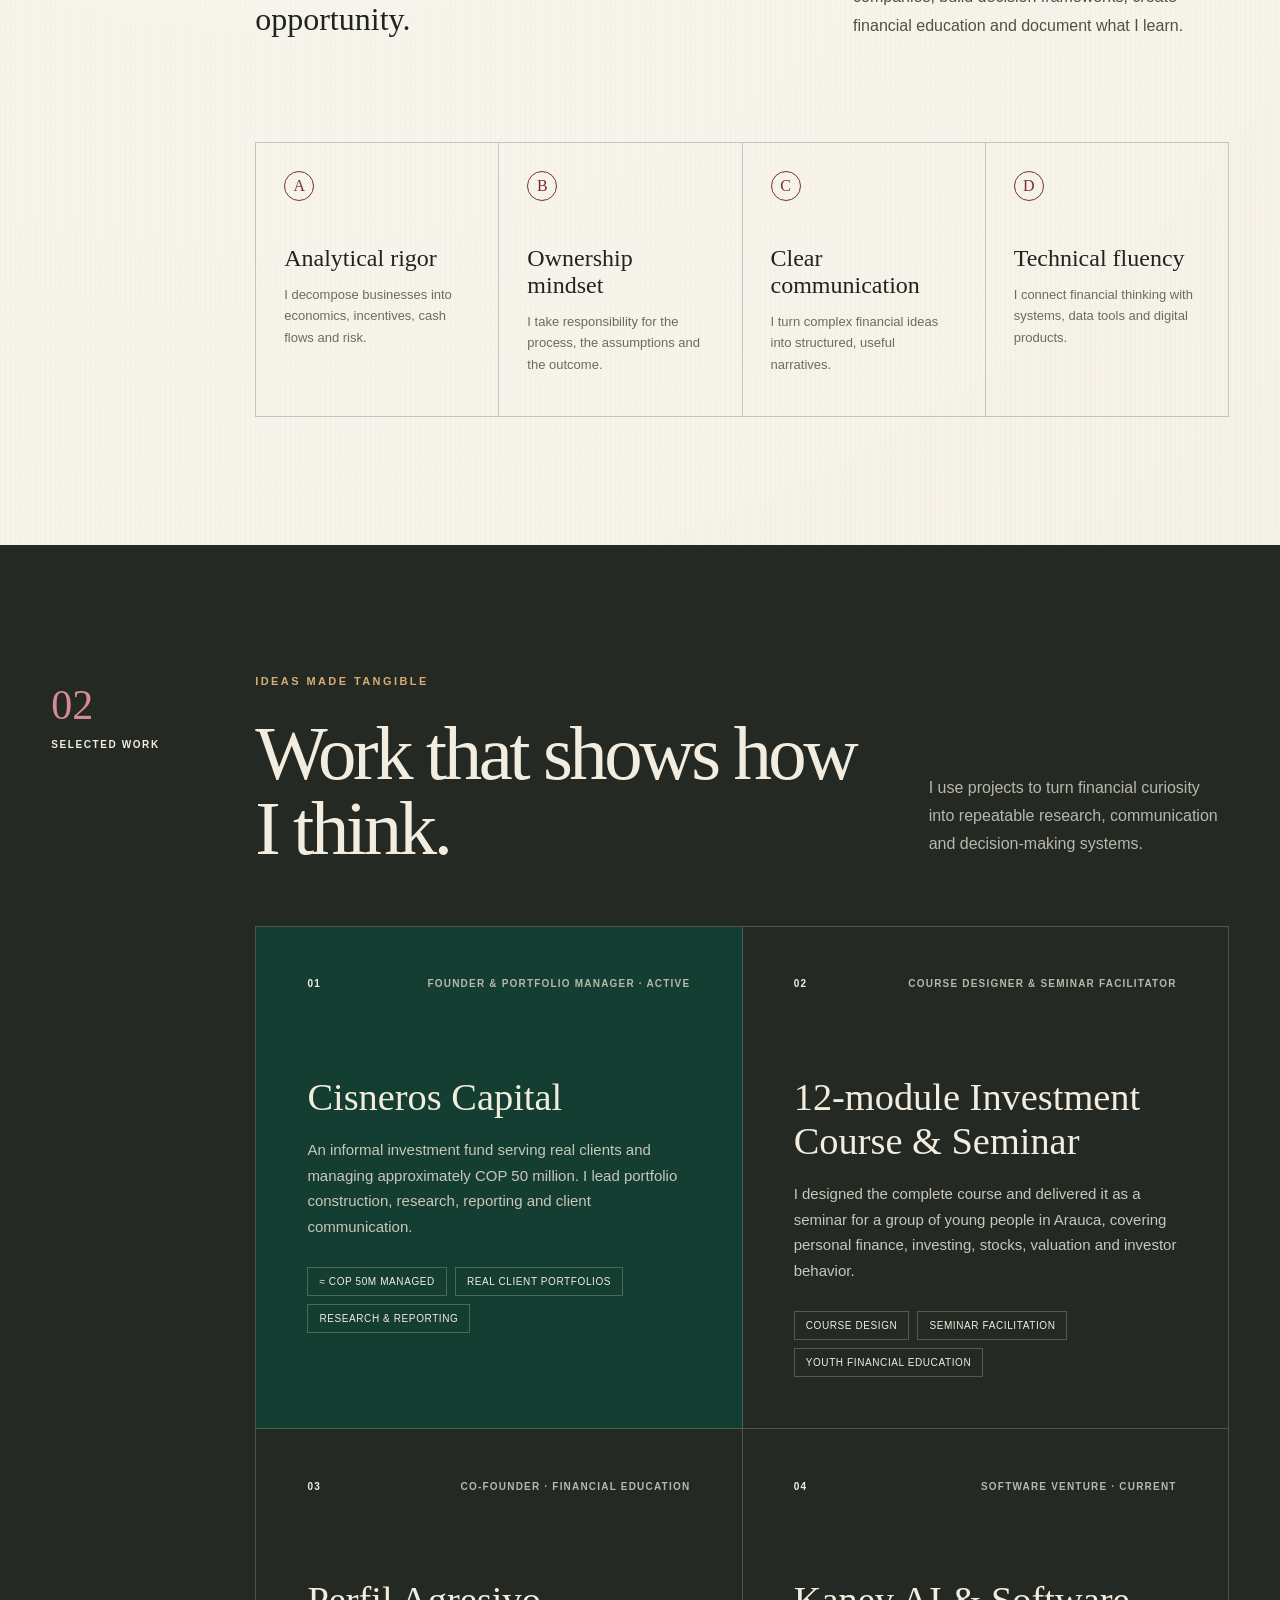
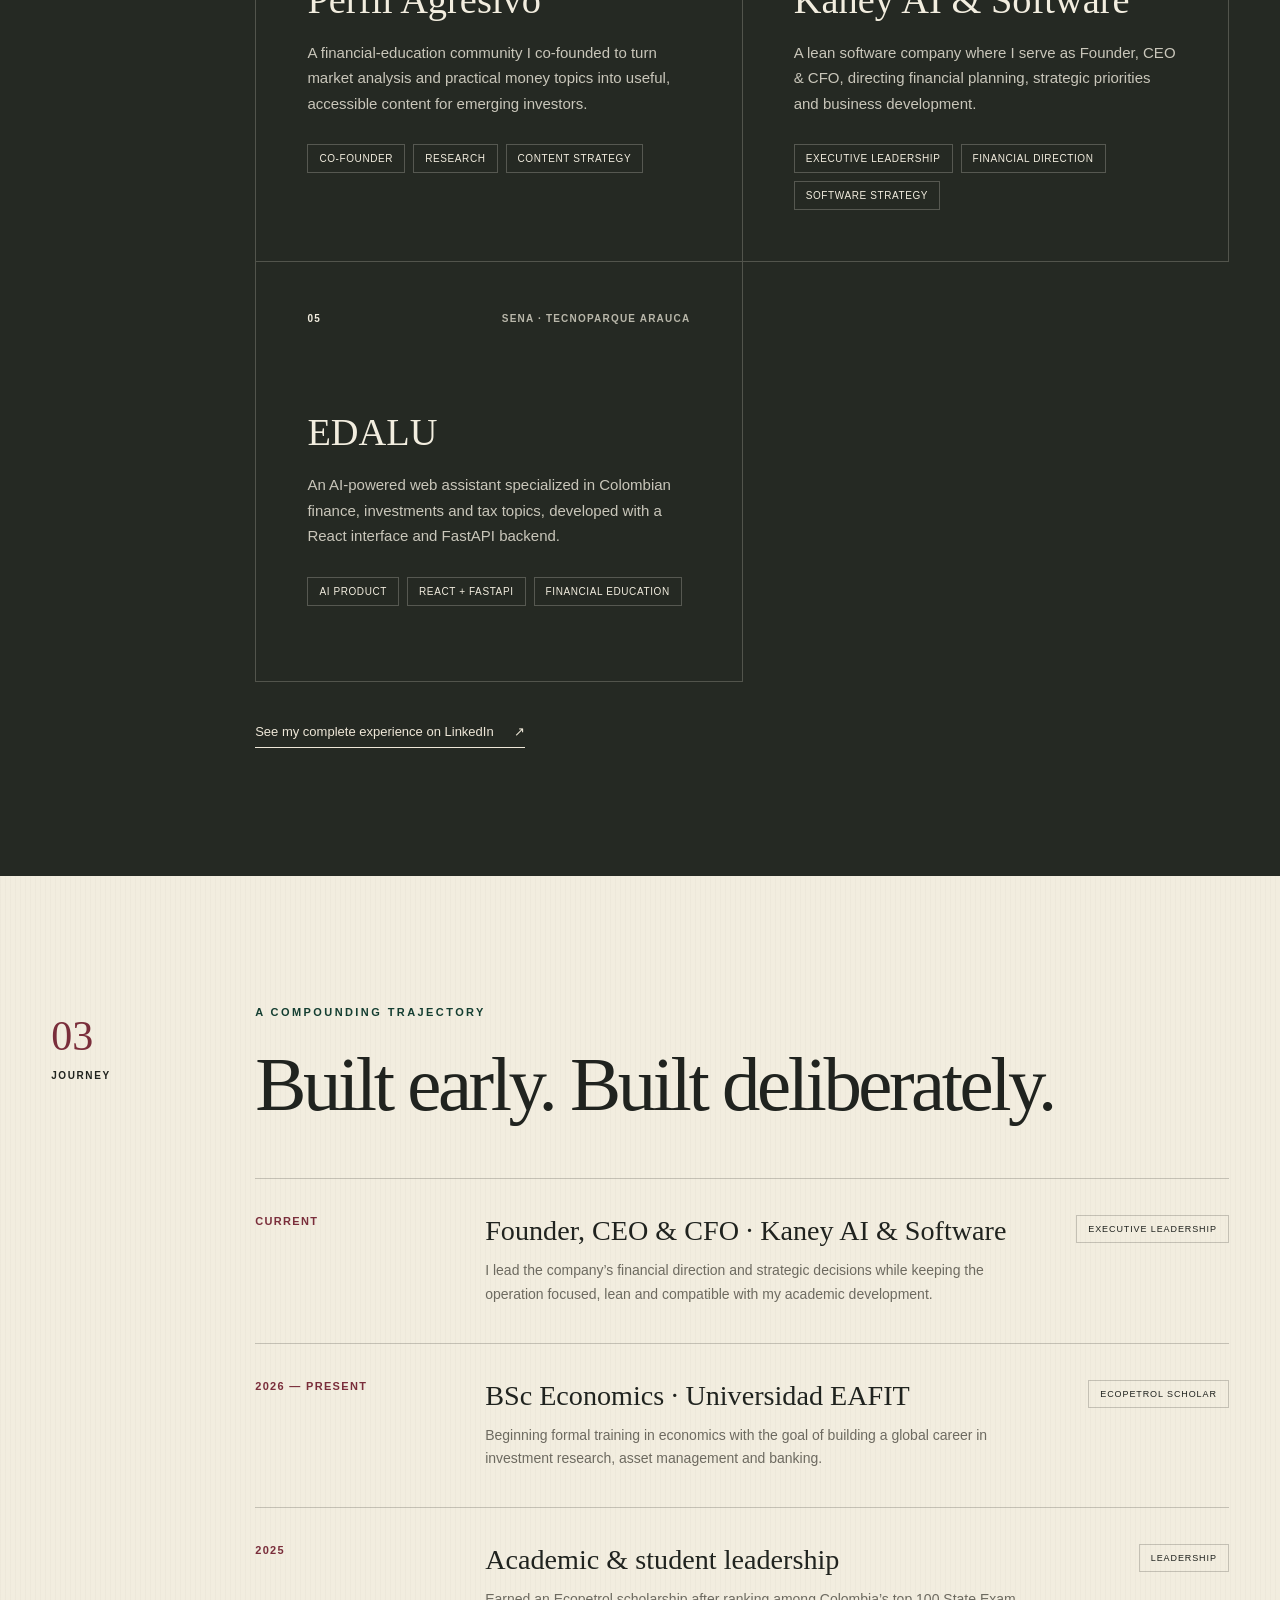
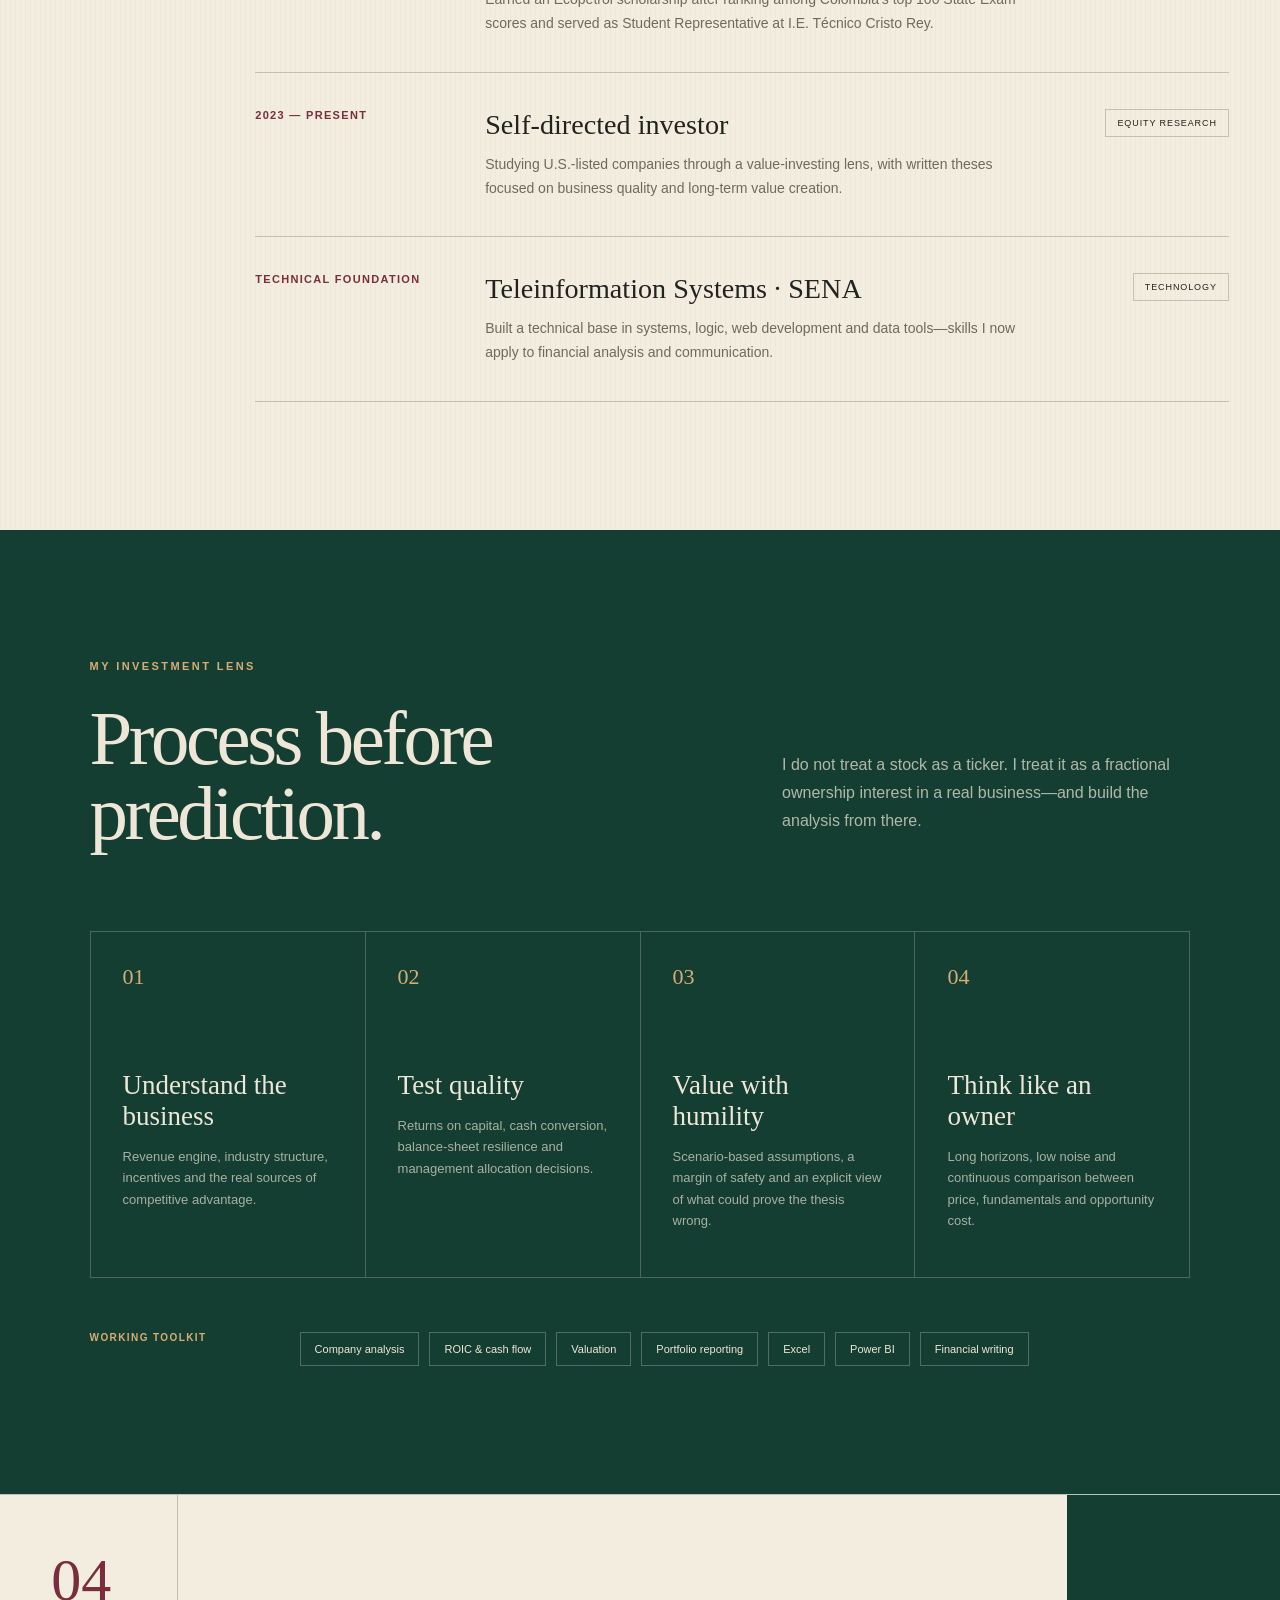
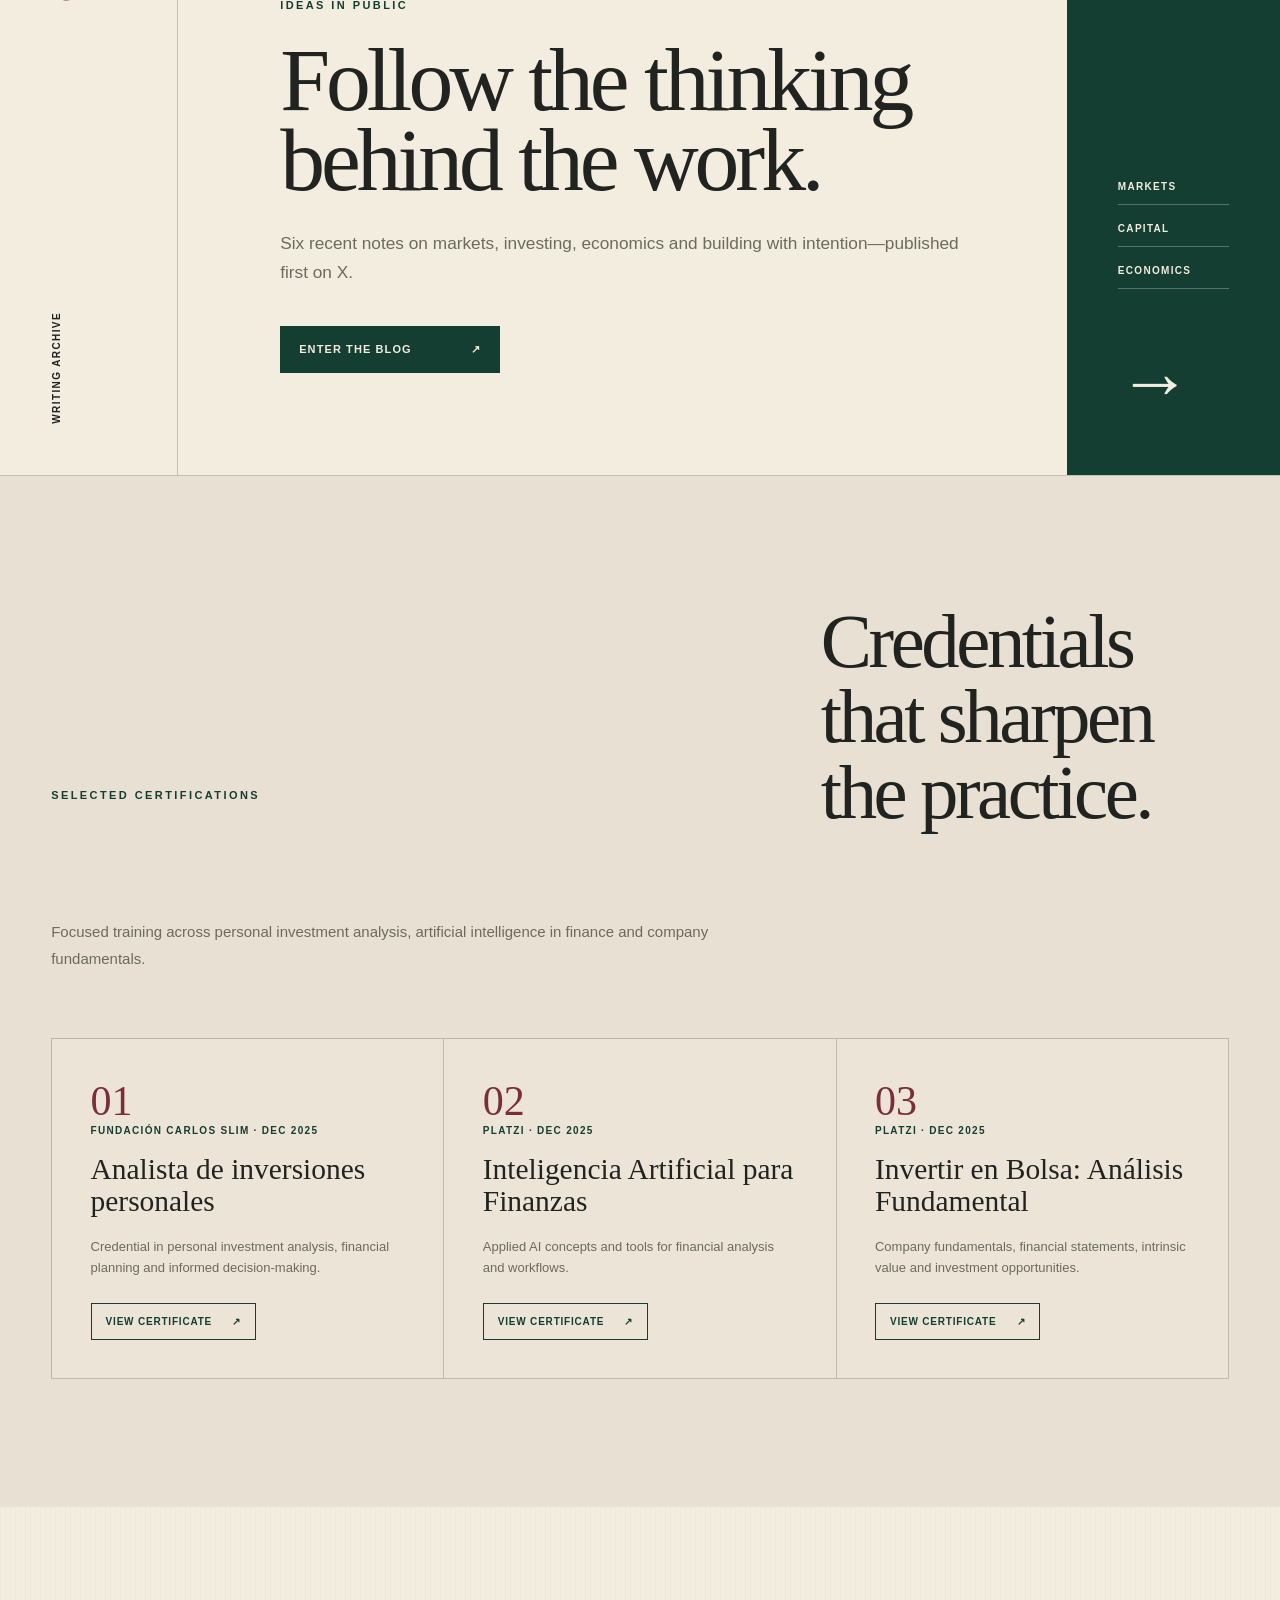
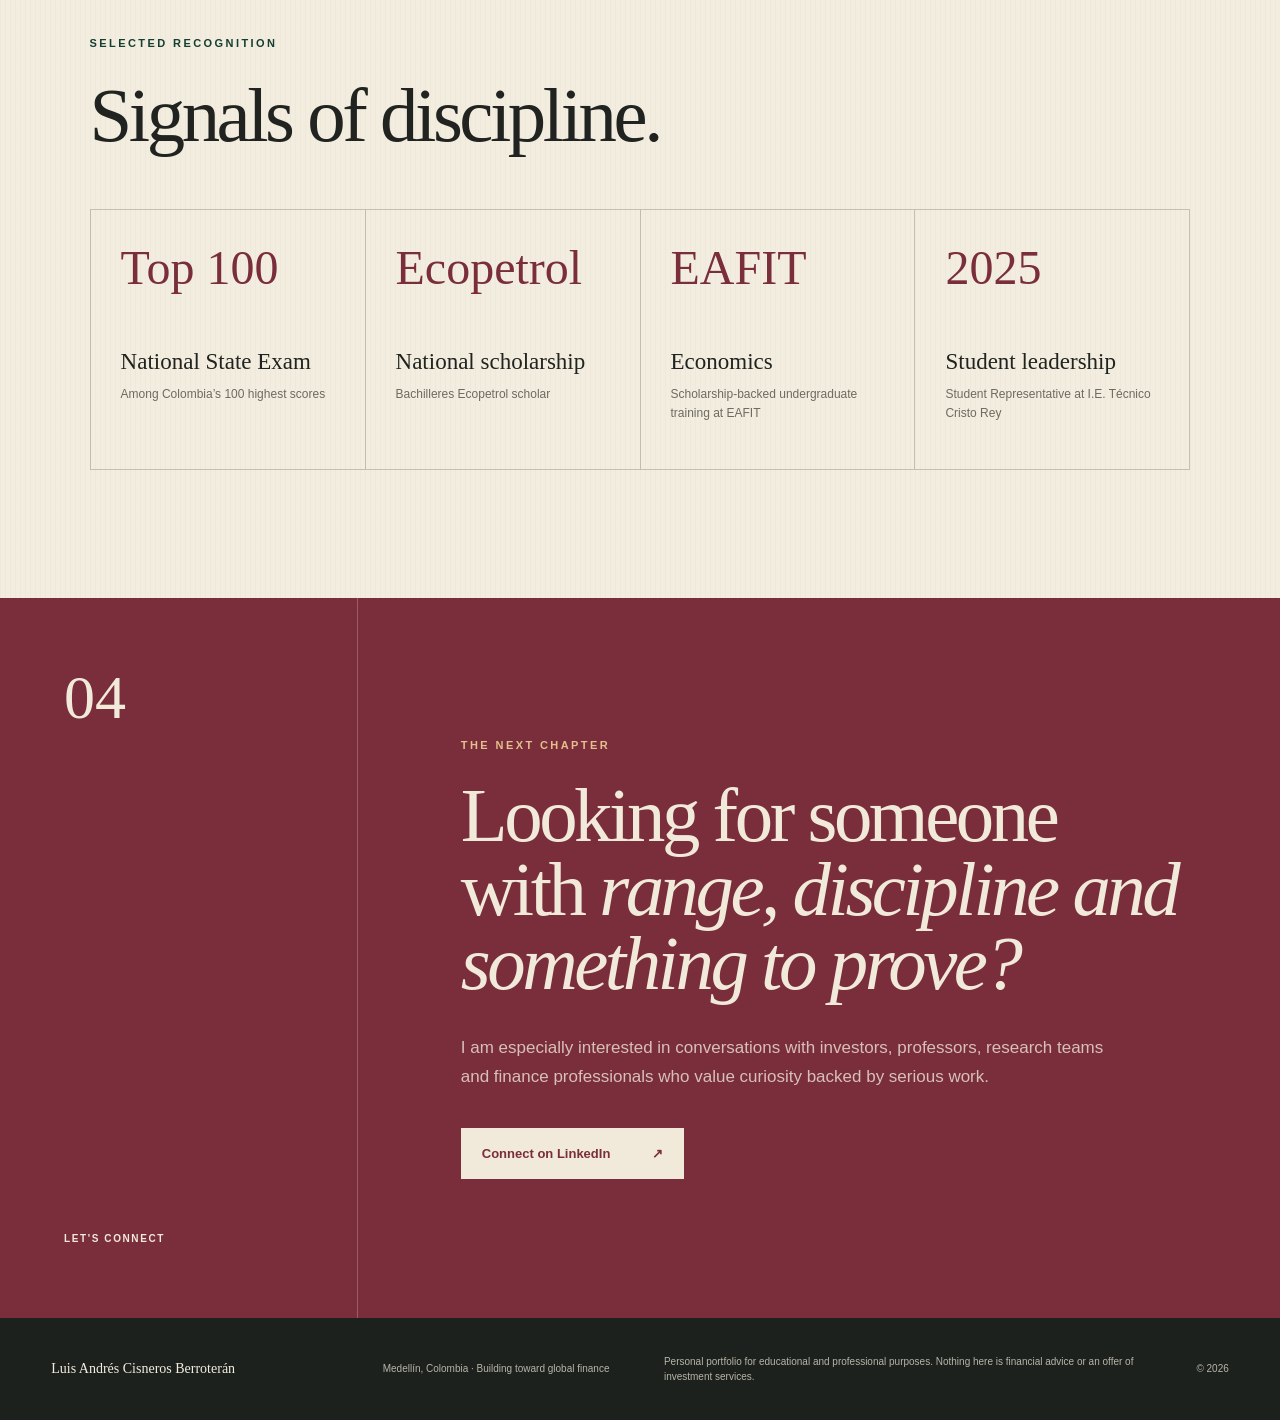
==== commit a3cf72be: "Clarify financial focus and professional introduction in both languages" ====
--- a/index.html
+++ b/index.html
@@ -12,9 +12,9 @@
   <meta property="og:url" content="https://luis-andtes.github.io/andres-cisneros-portfolio/">
   <link rel="canonical" href="https://luis-andtes.github.io/andres-cisneros-portfolio/">
   <link rel="stylesheet" href="styles.css?v=profile-brief">
-  <script src="i18n.js?v=profile-brief" defer></script>
+  <script src="i18n.js?v=clear-investment-focus" defer></script>
 </head>
-<body><main><a class="skip-link" href="#content">Skip to content</a><header class="site-header"><a class="brand" href="#top" aria-label="Luis Andrés Cisneros — home"><span class="brand-name">Luis Andrés Cisneros</span></a><nav class="desktop-nav" aria-label="Primary navigation"><a href="#profile">Profile</a><a href="#work">Selected work</a><a href="#journey">Journey</a><a href="#approach">Approach</a><a href="blog.html">Blog</a><a href="#certifications">Certifications</a><a href="#contact">Contact</a></nav><details class="mobile-menu"><summary aria-label="Open navigation">Menu</summary><nav aria-label="Mobile navigation"><a href="#profile">Profile</a><a href="#work">Selected work</a><a href="#journey">Journey</a><a href="#approach">Approach</a><a href="blog.html">Blog</a><a href="#certifications">Certifications</a><a href="#contact">Contact</a></nav></details></header><section class="market-ticker" aria-label="Main assets of my investment fund"><div class="market-label"><strong>Main fund assets</strong><small>Live or delayed market data</small></div><div class="tradingview-widget-container"><div class="tradingview-widget-container__widget"></div><script type="text/javascript" src="https://s3.tradingview.com/external-embedding/embed-widget-ticker-tape.js" async>{"symbols":[{"proName":"BITSTAMP:BTCUSD","title":"BTC"},{"proName":"FX_IDC:USDCOP","title":"USD/COP"},{"proName":"NASDAQ:NVDA","title":"NVDA"},{"proName":"NYSE:NVO","title":"NVO"},{"proName":"NASDAQ:ASML","title":"ASML"},{"proName":"NYSE:NU","title":"NU"},{"proName":"NASDAQ:MSFT","title":"MSFT"},{"proName":"NASDAQ:META","title":"META"}],"showSymbolLogo":false,"isTransparent":true,"displayMode":"compact","colorTheme":"light","locale":"en"}</script></div></section><div id="content"><section class="hero" id="top"><div class="hero-copy"><p class="eyebrow">Economics <span>•</span> Investments <span>•</span> Financial analysis</p><p class="hero-name">Luis Andrés Cisneros Berroterán</p><h1>I turn ambition into <em>disciplined financial thinking.</em></h1><p class="hero-intro">I&#x27;m an Economics student at EAFIT, an Ecopetrol Scholar and a value investor from Arauca, Colombia. I build research, systems and clear investment narratives with one goal: becoming an exceptional capital allocator.</p><div class="hero-actions"><a class="button button-primary" href="#work">Explore my work <span aria-hidden="true">↘</span></a><a class="button button-secondary" href="https://www.linkedin.com/in/andrescisneros1346/" target="_blank" rel="noreferrer">View LinkedIn <span aria-hidden="true">↗</span></a></div><div class="proof-grid" aria-label="Selected credentials"><div class="proof"><strong>Top 100</strong><span>National State Exam</span></div><div class="proof"><strong>Ecopetrol</strong><span>National scholar</span></div><div class="proof"><strong>2023</strong><span>Investing since</span></div><div class="proof"><strong>EAFIT</strong><span>Economics</span></div></div></div><aside class="hero-panel profile-brief" aria-labelledby="brief-title">
+<body><main><a class="skip-link" href="#content">Skip to content</a><header class="site-header"><a class="brand" href="#top" aria-label="Luis Andrés Cisneros — home"><span class="brand-name">Luis Andrés Cisneros</span></a><nav class="desktop-nav" aria-label="Primary navigation"><a href="#profile">Profile</a><a href="#work">Selected work</a><a href="#journey">Journey</a><a href="#approach">Approach</a><a href="blog.html">Blog</a><a href="#certifications">Certifications</a><a href="#contact">Contact</a></nav><details class="mobile-menu"><summary aria-label="Open navigation">Menu</summary><nav aria-label="Mobile navigation"><a href="#profile">Profile</a><a href="#work">Selected work</a><a href="#journey">Journey</a><a href="#approach">Approach</a><a href="blog.html">Blog</a><a href="#certifications">Certifications</a><a href="#contact">Contact</a></nav></details></header><section class="market-ticker" aria-label="Main assets of my investment fund"><div class="market-label"><strong>Main fund assets</strong><small>Live or delayed market data</small></div><div class="tradingview-widget-container"><div class="tradingview-widget-container__widget"></div><script type="text/javascript" src="https://s3.tradingview.com/external-embedding/embed-widget-ticker-tape.js" async>{"symbols":[{"proName":"BITSTAMP:BTCUSD","title":"BTC"},{"proName":"FX_IDC:USDCOP","title":"USD/COP"},{"proName":"NASDAQ:NVDA","title":"NVDA"},{"proName":"NYSE:NVO","title":"NVO"},{"proName":"NASDAQ:ASML","title":"ASML"},{"proName":"NYSE:NU","title":"NU"},{"proName":"NASDAQ:MSFT","title":"MSFT"},{"proName":"NASDAQ:META","title":"META"}],"showSymbolLogo":false,"isTransparent":true,"displayMode":"compact","colorTheme":"light","locale":"en"}</script></div></section><div id="content"><section class="hero" id="top"><div class="hero-copy"><p class="eyebrow">Economics <span>•</span> Investments <span>•</span> Financial analysis</p><p class="hero-name">Luis Andrés Cisneros Berroterán</p><h1>Company analysis.<br><em>Long-term investing.</em></h1><p class="hero-intro">I study Economics at EAFIT as an Ecopetrol Scholar and hold a technical qualification in Teleinformation Systems from SENA. I combine portfolio management at Cisneros Capital with economic research and technology applied to financial analysis.</p><div class="hero-actions"><a class="button button-primary" href="#work">Explore my work <span aria-hidden="true">↘</span></a><a class="button button-secondary" href="https://www.linkedin.com/in/andrescisneros1346/" target="_blank" rel="noreferrer">View LinkedIn <span aria-hidden="true">↗</span></a></div><div class="proof-grid" aria-label="Selected credentials"><div class="proof"><strong>Top 100</strong><span>National State Exam</span></div><div class="proof"><strong>Ecopetrol</strong><span>National scholar</span></div><div class="proof"><strong>2023</strong><span>Investing since</span></div><div class="proof"><strong>EAFIT</strong><span>Economics</span></div></div></div><aside class="hero-panel profile-brief" aria-labelledby="brief-title">
   <p class="brief-kicker" id="brief-title">Profile at a glance</p>
   <p class="brief-focus-label">Professional focus</p>
   <h2 class="brief-focus">Asset management & investment research</h2>
